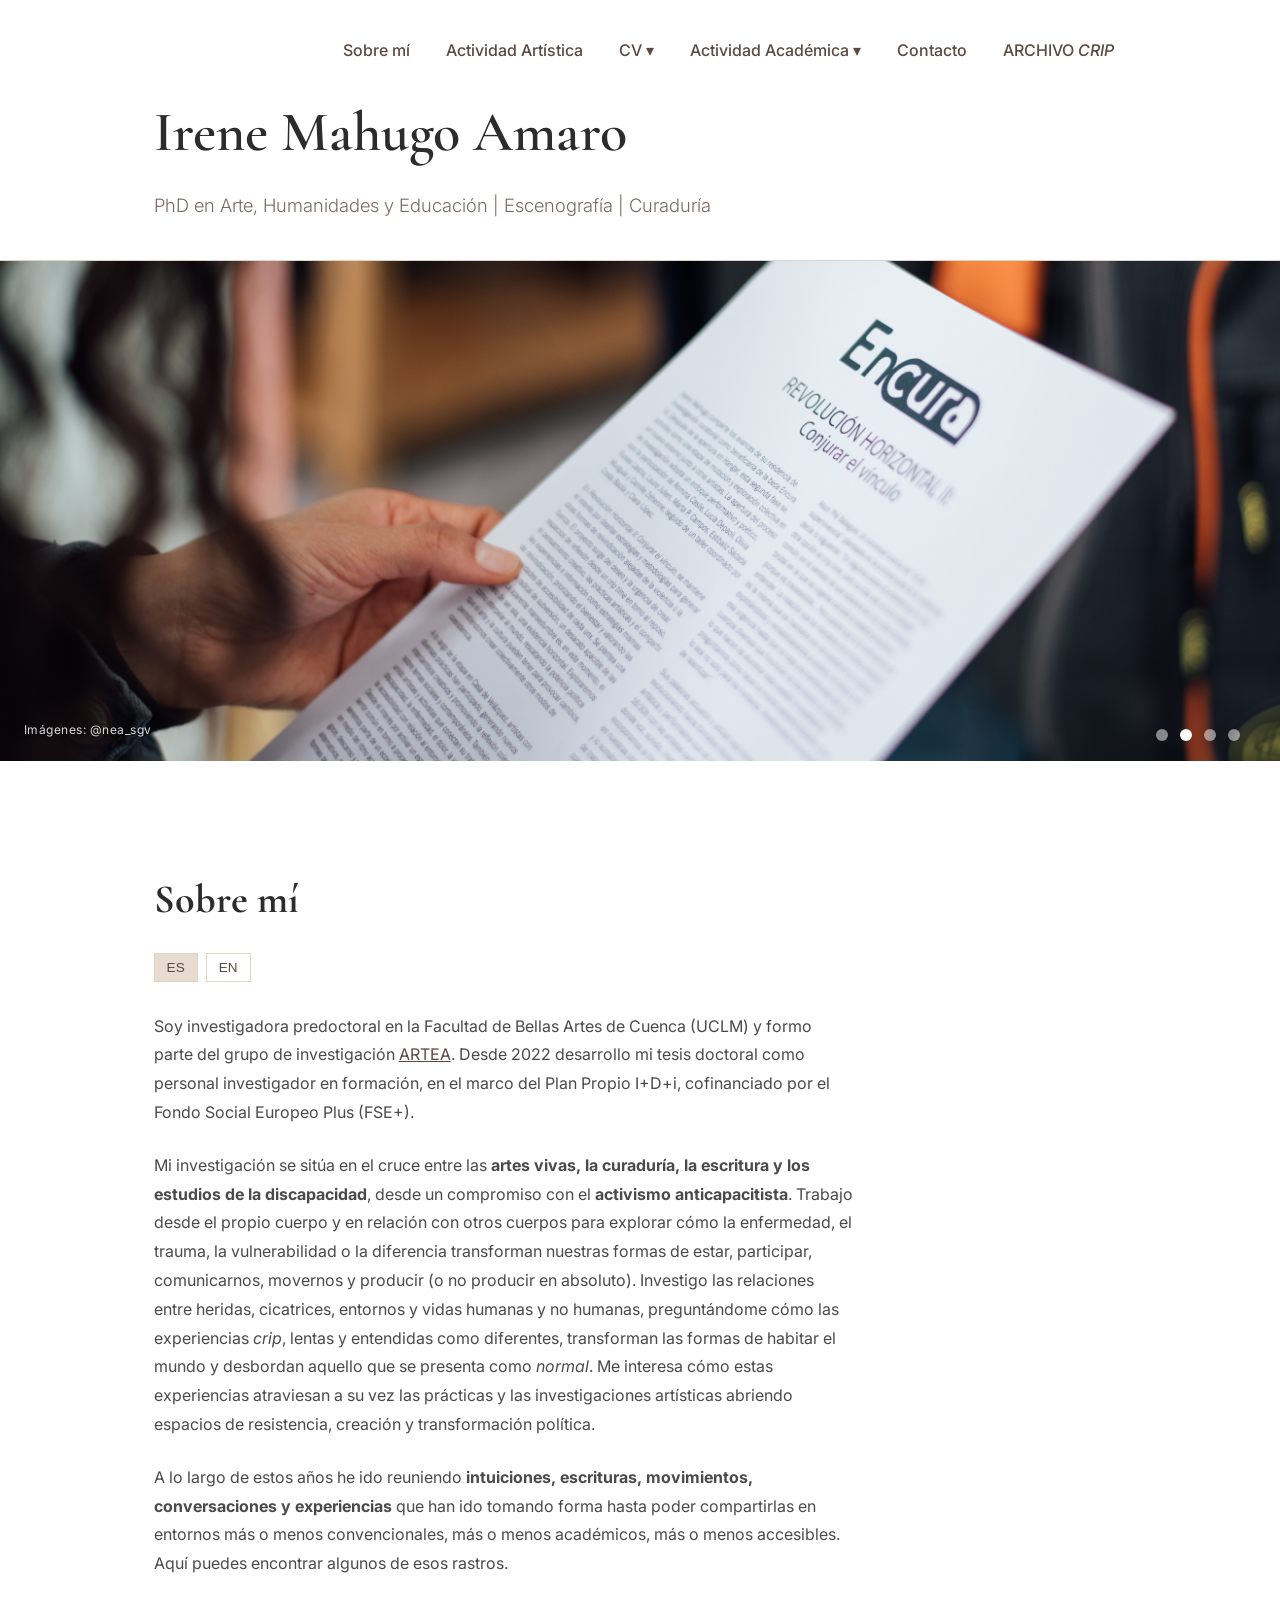
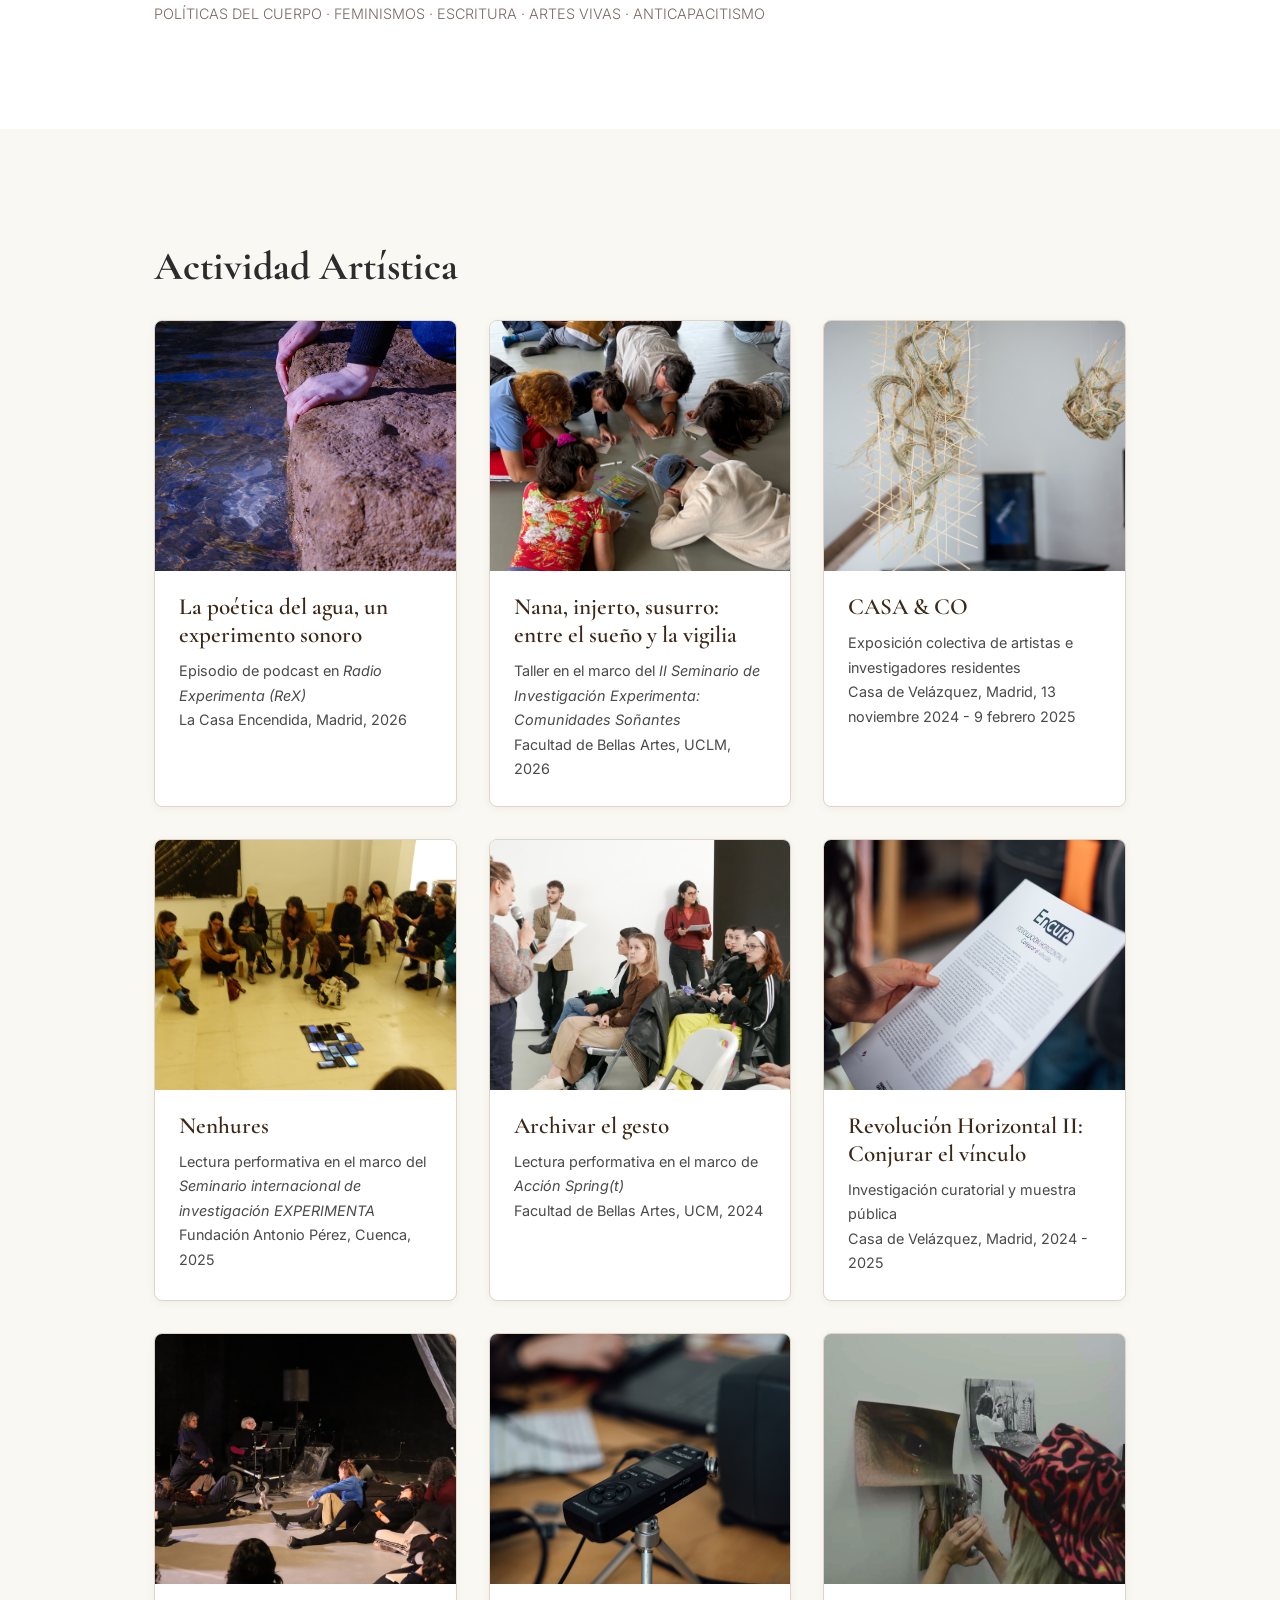
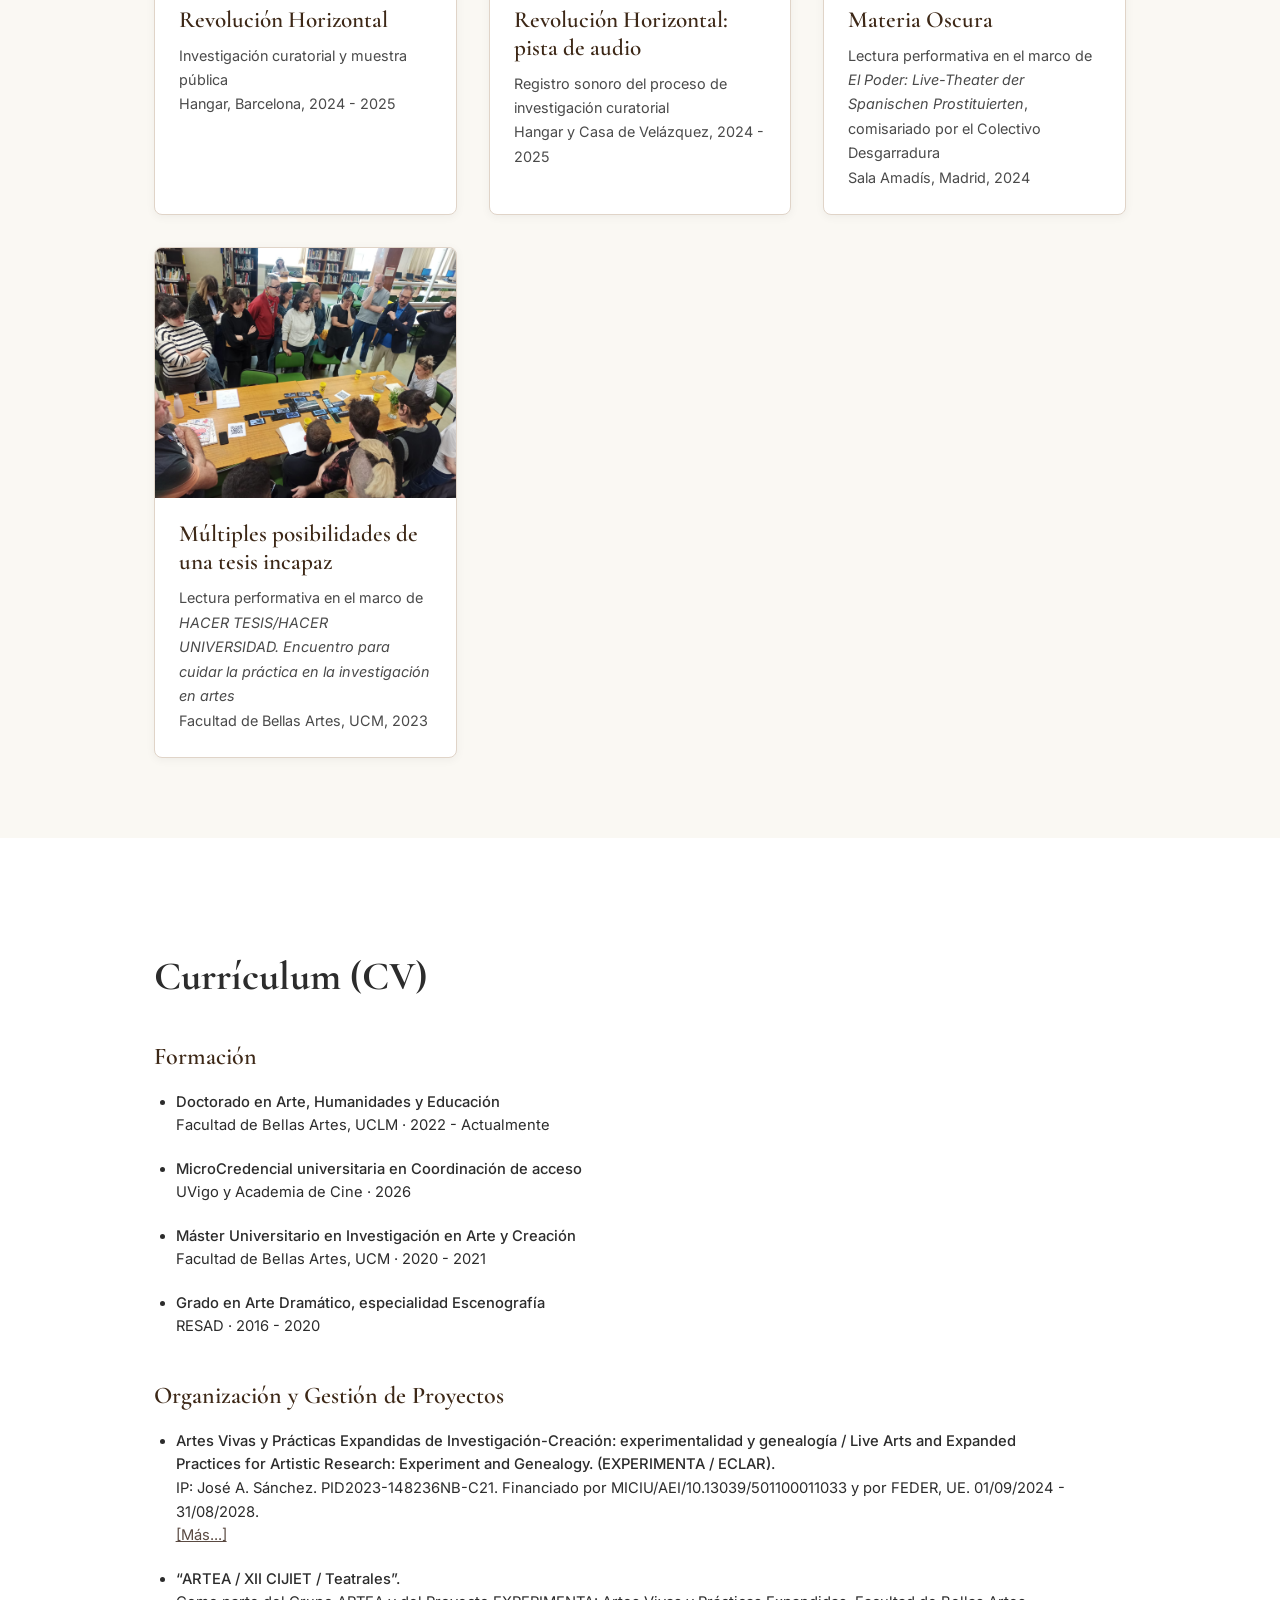
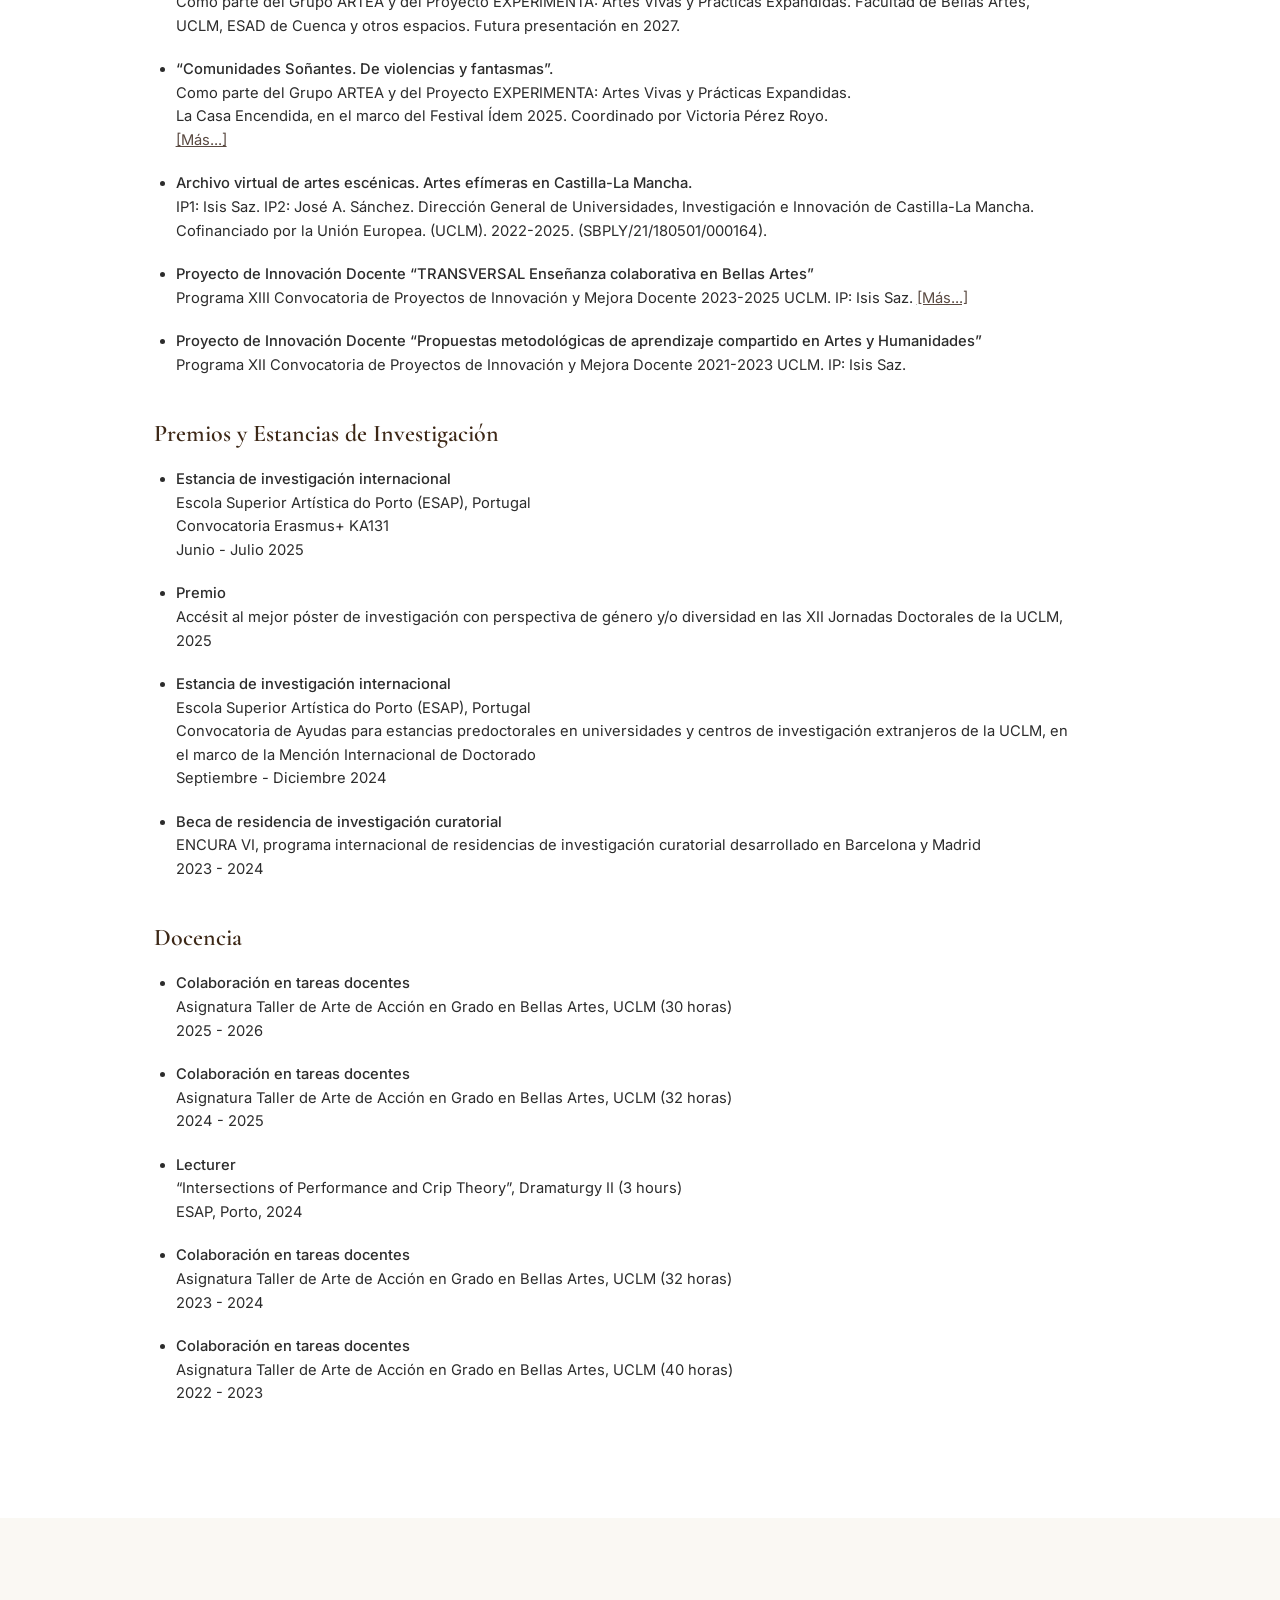
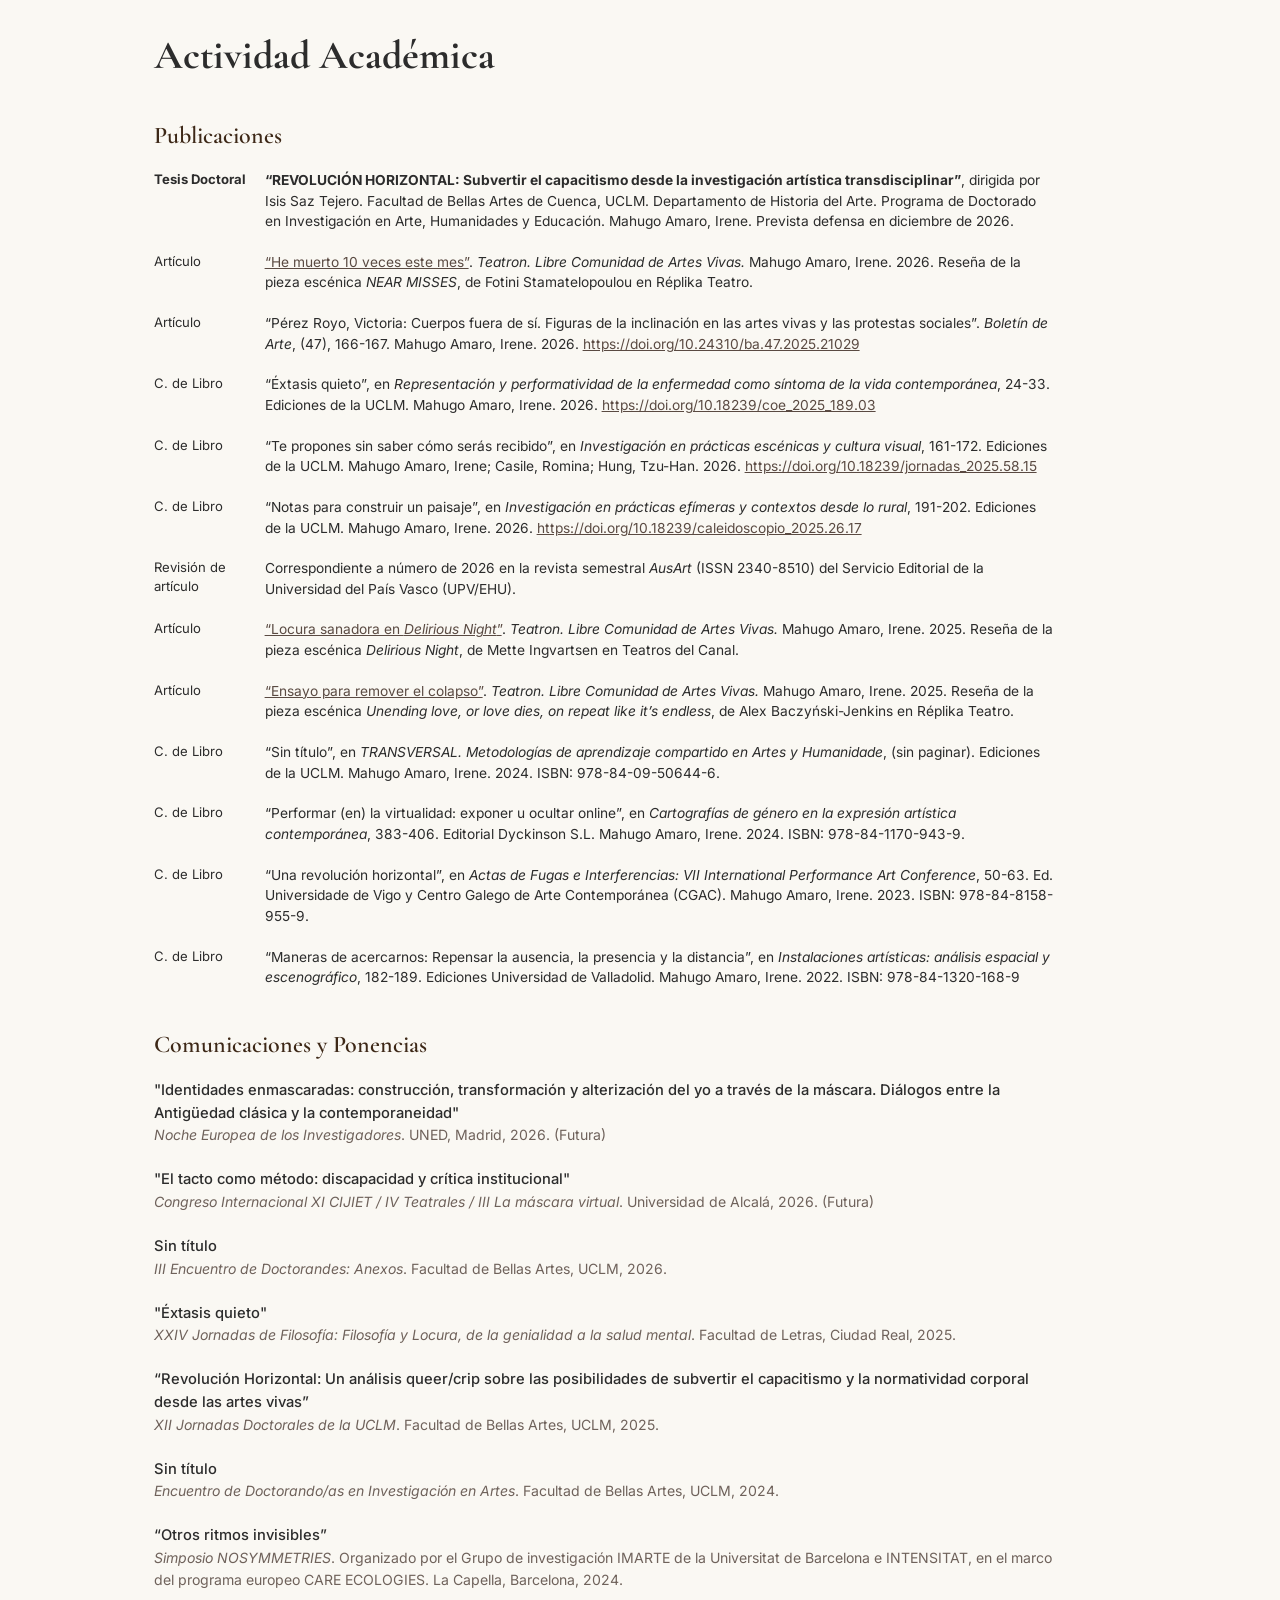
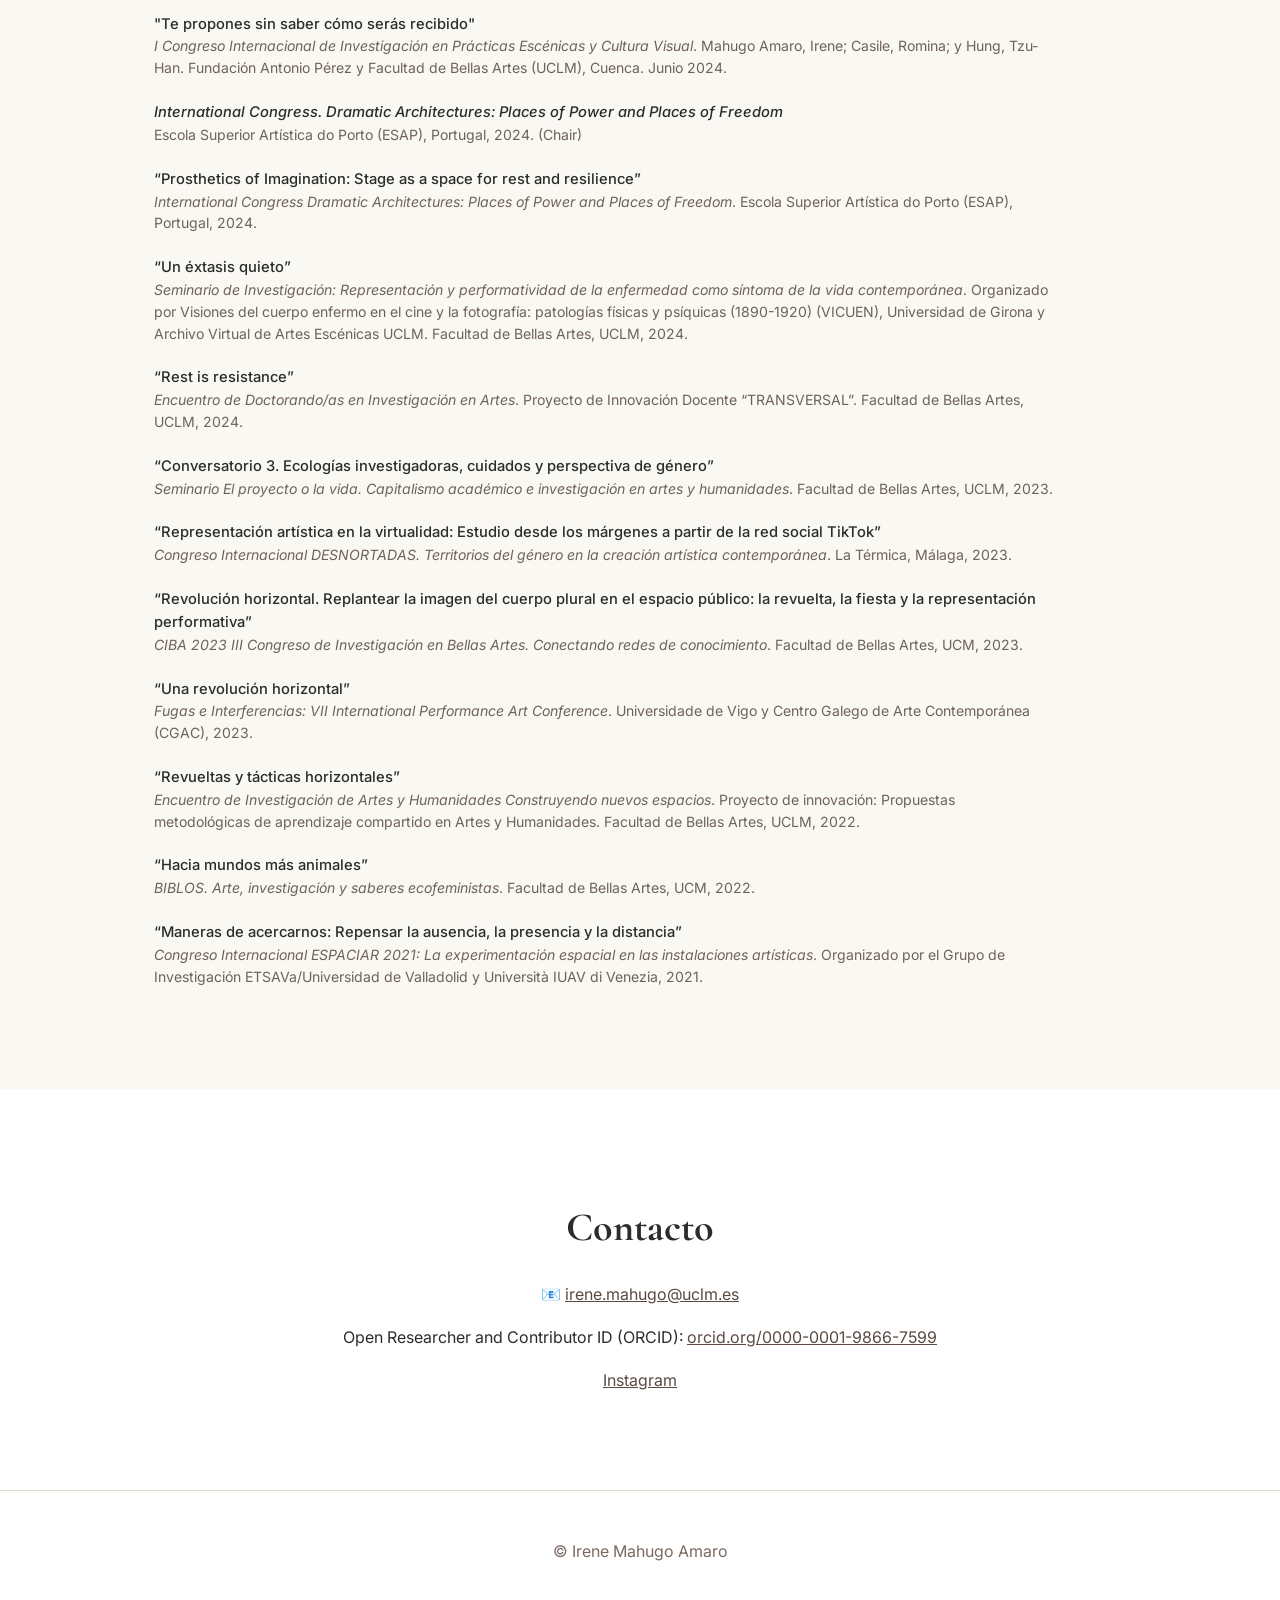
==== index.html @ f752a1c6 "Update index.html" ====
<!DOCTYPE html>
<html lang="es">
<head>
    <meta charset="UTF-8">
    <meta name="viewport" content="width=device-width, initial-scale=1.0">

    <title>Irene Mahugo Amaro</title>

    <meta name="description"
          content="Personal website">

    <meta property="og:title"
          content="Irene Mahugo Amaro | Personal website">

    <meta property="og:description"
          content="Personal website">

    <meta property="og:type" content="website">

    <meta property="og:url"
          content="https://irene-mahugo-amaro.github.io/">

    <link href="https://fonts.googleapis.com/css2?family=Cormorant+Garamond:wght@400;600&family=Inter:wght@300;400;500&display=swap" rel="stylesheet">

<style>
    /* =========================================================
       BASE
       ========================================================= */

    body {
        margin: 0;
        font-family: 'Inter', sans-serif;
        background: #ffffff;
        color: #2c2c2c;
    }


    /* =========================================================
       NAVEGACIÓN
       ========================================================= */

    .site-header {
        padding: 40px 12% 20px;
        background: #ffffff;
        border-bottom: 1px solid #e0d4c8;
    }

    .navbar {
        display: flex;
        gap: 18px;
        align-items: center;
        justify-content: flex-end;
        margin-bottom: 18px;
    }

    .navbar ul {
        list-style: none;
        margin: 0;
        padding: 0;
        display: flex;
        gap: 12px;
        align-items: center;
    }

    .navbar a {
        text-decoration: none;
        color: #5a4a42;
        padding: 8px 12px;
        border-radius: 6px;
        font-weight: 500;
        transition: 0.2s;
    }

    .navbar a:hover,
    .navbar a:focus-visible {
        background: #e8dcd1;
        color: #3d2817;
    }

    .nav-item {
        position: relative;
    }

    .navbar .archivo-crip {
    border-bottom: 1px solid #5a4a42;
    }
    
    .dropdown-content {
        display: none;
        position: absolute;
        top: calc(100% + 6px);
        left: 0;
        background: #ffffff;
        box-shadow: 0 6px 18px rgba(0, 0, 0, 0.1);
        border-radius: 8px;
        padding: 8px 6px;
        min-width: 220px;
        z-index: 100;
        border: 1px solid #e0d4c8;
    }

    .dropdown-content a {
        display: block;
        padding: 10px 14px;
        color: #5a4a42;
        transition: 0.2s;
    }

    .dropdown-content a:hover,
    .dropdown-content a:focus-visible {
        background: #f5ede4;
        color: #3d2817;
    }

    .nav-item:hover .dropdown-content,
    .nav-item:focus-within .dropdown-content {
        display: block;
    }


    /* =========================================================
       CABECERA / PRESENTACIÓN
       ========================================================= */

    header {
        padding: 40px 12% 60px;
        background: #ffffff;
        display: flex;
        flex-direction: column;
        justify-content: flex-start;
    }

    h1 {
        font-family: 'Cormorant Garamond', serif;
        font-size: 3.5rem;
        font-weight: 600;
        margin: 20px 0 10px;
        color: #2c2c2c;
    }

    .subtitulo {
        font-size: 1.15rem;
        color: #7a6a62;
        margin-bottom: 24px;
        font-weight: 300;
    }

    .descripcion {
        max-width: 700px;
        font-size: 1rem;
        line-height: 1.8;
        margin-bottom: 24px;
        color: #4a4a4a;
    }

    .keywords {
        max-width: 700px;
        font-size: 0.9rem;
        color: #7a6a62;
        margin-bottom: 24px;
        line-height: 1.6;
        font-weight: 300;
    }


    /* =========================================================
       SECCIONES
       ========================================================= */

    section {
        padding: 80px 12%;
    }

    section:nth-child(odd) {
        background: #ffffff;
    }

    section:nth-child(even) {
        background: #faf8f3;
    }

    h2 {
        font-family: 'Cormorant Garamond', serif;
        font-size: 2.5rem;
        margin-bottom: 30px;
        color: #2c2c2c;
    }

    h3 {
        font-family: 'Cormorant Garamond', serif;
        font-size: 1.5rem;
        font-weight: 600;
        margin-top: 42px;
        margin-bottom: 20px;
        color: #3d2817;
    }

    section p {
        line-height: 1.7;
    }

    /*
       Anchura de lectura para textos académicos.
       Evita que los textos se extiendan demasiado
       en pantallas grandes.
    */
    section > p,
    #cv ul,
    .publicaciones,
    .comunicaciones {
        max-width: 900px;
    }


    /* =========================================================
       PRESENTACIÓN / TEXTO
       ========================================================= */

    /* =========================================================
   TARJETAS — ACTIVIDAD ARTÍSTICA
   ========================================================= */

.tarjetas {
    display: grid;
    grid-template-columns: repeat(auto-fit, minmax(280px, 1fr));
    gap: 32px;
}

.tarjeta { 
    background: #ffffff; 
    border: 1px solid #e0d4c8; 
    border-radius: 8px; 
    overflow: hidden; 
    box-shadow: 0 2px 10px rgba(0, 0, 0, 0.05); 
    transition: 0.3s; padding: 0; 
}

.tarjeta:hover { 
    box-shadow: 0 6px 18px rgba(0, 0, 0, 0.09); 
    transform: translateY(-2px); 
} 

.tarjeta img { 
    width: 100%; 
    height: 250px; 
    object-fit: cover; 
    display: block; 
    border-radius: 0; 
    margin: 0; 
} 
    
.tarjeta h3 { 
    margin: 22px 24px 10px; 
    font-size: 1.45rem; 
} 
    
.tarjeta p { 
    margin: 0 24px 24px; 
    font-size: 0.9rem; 
    line-height: 1.7; 
    color: #4a4a4a; 
}

    /* =========================================================
       PUBLICACIONES
       ========================================================= */

    .publicaciones {
        width: 100%;
    }

    .publicacion {
        display: grid;
        grid-template-columns: 95px 1fr;
        gap: 16px;
        margin-bottom: 20px;
    }

    .tipo-publicacion {
        font-weight: normal;
        font-size: 0.82rem;
        line-height: 1.45;
    }

    .referencia {
        font-size: 0.86rem;
        line-height: 1.5;
    }


    /* =========================================================
       CURRÍCULUM
       ========================================================= */

    #cv ul {
        margin-top: 0;
        margin-bottom: 32px;
        padding-left: 22px;
    }

    #cv li {
        font-size: 0.92rem;
        line-height: 1.6;
        margin-bottom: 20px;
    }

    #cv li strong {
        font-weight: 500;
    }


    /* =========================================================
       COMUNICACIONES Y PONENCIAS
       ========================================================= */

    .comunicaciones {
        max-width: 900px;
    }

    .comunicacion {
        margin-bottom: 22px;
    }

    .comunicacion-titulo {
        font-size: 0.92rem;
        line-height: 1.55;
        font-weight: 500;
    }

    .comunicacion-evento {
        font-size: 0.88rem;
        line-height: 1.55;
        color: #6f625b;
    }


    /* =========================================================
       CARRUSEL / DESTACADOS
       ========================================================= */

    .carousel-container {
        position: relative;
        width: 100%;
        height: 500px;
        overflow: hidden;
        background: #f5ede4;
    }

    .carousel-wrapper {
        position: relative;
        width: 100%;
        height: 100%;
    }

    .carousel-slide {
        position: absolute;
        inset: 0;
        width: 100%;
        height: 100%;
        opacity: 0;
        transition: opacity 1s ease-in-out;
        pointer-events: none;
    }

    .carousel-slide.active {
        opacity: 1;
        pointer-events: auto;
    }

    .carousel-slide img {
        width: 100%;
        height: 100%;
        object-fit: cover;
        display: block;
    }

/* =========================================================
   MARCA DE AGUA — FOTOGRAFÍA
   ========================================================= */

.marca-agua {
    position: absolute;

    left: 24px;
    bottom: 24px;

    z-index: 5;

    font-family: 'Inter', sans-serif;
    font-size: 0.75rem;
    font-weight: 400;
    letter-spacing: 0.04em;

    color: rgba(255, 255, 255, 0.85);

    text-shadow:
        0 1px 3px rgba(0, 0, 0, 0.45);

    pointer-events: none;
}

    .carousel-controls {
        position: absolute;
        bottom: 20px;
        right: 40px;
        display: flex;
        gap: 12px;
        z-index: 10;
    }

    .carousel-dot {
        width: 12px;
        height: 12px;
        border: 0;
        padding: 0;
        border-radius: 50%;
        background: rgba(255, 255, 255, 0.5);
        cursor: pointer;
        transition: 0.3s;
    }

    .carousel-dot.active {
        background: #ffffff;
    }

    .carousel-dot:hover,
    .carousel-dot:focus-visible {
        background: rgba(255, 255, 255, 0.8);
        outline: 2px solid rgba(255, 255, 255, 0.8);
        outline-offset: 3px;
    }

/* =========================================================
   IDIOMA - SOBRE MÍ ABOUT ME
   ========================================================= */

.idioma-tabs{
    display:flex;
    gap:8px;
    margin-bottom:30px;
}

.idioma-tabs button{
    border:1px solid #e0d4c8;
    background:white;
    padding:6px 12px;
    cursor:pointer;
    color:#5a4a42;
    font-size:0.85rem;
}

.idioma-tabs button.tab-activa{
    background:#e8dcd1;
}

.idioma-contenido{
    display:none;
}

.idioma-contenido.activo{
    display:block;
}

    /* =========================================================
   CONTACTO
   ========================================================= */

#contacto {
    text-align: center;
}

#contacto p {
    max-width: 700px;
    margin-left: auto;
    margin-right: auto;
    font-size: 1rem;
    line-height: 1.7;
}

    /* =========================================================
       ENLACES Y ACCESIBILIDAD
       ========================================================= */

    a {
        color: #5a4a42;
    }

    a:focus-visible {
        outline: 2px solid #7a6a62;
        outline-offset: 3px;
        border-radius: 3px;
    }


    /* =========================================================
       FOOTER
       ========================================================= */

    footer {
        padding: 50px 12%;
        text-align: center;
        color: #7a6a62;
        background: #ffffff;
        border-top: 1px solid #e0d4c8;
    }


    /* =========================================================
       RESPONSIVE — TABLET Y MÓVIL
       ========================================================= */

    @media (max-width: 800px) {

        /* Cabecera */
        .site-header {
            padding: 25px 6% 15px;
        }

        /* Navegación */
        .navbar {
            justify-content: flex-start;
        }

        .navbar ul {
            flex-wrap: wrap;
        }

        /* Presentación */
        header {
            padding: 30px 6% 40px;
        }

        h1 {
            font-size: 2.5rem;
        }

        h2 {
            font-size: 2.1rem;
        }

        /* Secciones */
        section {
            padding: 40px 6%;
        }

        /* Carrusel */
        .carousel-container {
            height: 300px;
        }

        /* Publicaciones */
        .publicacion {
            grid-template-columns: 80px 1fr;
        }

        .tipo-publicacion {
            font-size: 0.78rem;
        }

        .referencia {
            font-size: 0.82rem;
        }

        /* Footer */
        footer {
            padding: 40px 6%;
        }
    }


    /* =========================================================
       MÓVILES PEQUEÑOS
       ========================================================= */

    @media (max-width: 600px) {

        /* Publicaciones en una sola columna */
        .publicacion {
            grid-template-columns: 1fr;
            gap: 4px;
        }

        .tipo-publicacion {
            font-size: 0.8rem;
            text-transform: uppercase;
            letter-spacing: 0.03em;
        }

        /* Textos académicos */
        .comunicacion-titulo {
            font-size: 0.9rem;
        }

        .comunicacion-evento {
            font-size: 0.84rem;
        }

        /* Carrusel */
        .carousel-controls {
            right: 20px;
            bottom: 15px;
        }

        @media (max-width: 600px) {

    .marca-agua {
        left: 15px;
        bottom: 15px;
        font-size: 0.68rem;
    }

}
}

/* =========================================================
   VENTANA EMERGENTE DE PROYECTO
   ========================================================= */

.modal-proyecto {
    position: fixed;
    inset: 0;
    z-index: 1000;

    display: flex;
    align-items: center;
    justify-content: center;

    padding: 40px;

    background: rgba(0, 0, 0, 0.72);

    opacity: 0;
    visibility: hidden;

    transition:
        opacity 0.35s ease,
        visibility 0.35s ease;
}


.modal-proyecto.activo {
    opacity: 1;
    visibility: visible;
}


/* Contenedor blanco */

.modal-contenido {
    position: relative;

    width: min(1100px, 100%);
    max-height: 90vh;

    overflow-y: auto;

    background: #fff;

    padding: 50px;

    transform: translateY(20px);

    transition: transform 0.35s ease;
}


.modal-proyecto.activo .modal-contenido {
    transform: translateY(0);
}


/* Botón cerrar */

.modal-cerrar {
    position: absolute;

    top: 18px;
    right: 22px;

    width: 42px;
    height: 42px;

    border: none;
    background: transparent;

    font-size: 32px;
    font-weight: 300;

    line-height: 1;

    cursor: pointer;

    color: #222;

    z-index: 2;
}

.modal-cerrar:hover {
    opacity: 0.5;
}


/* Distribución interior */

.modal-grid {
    display: grid;

    grid-template-columns: 1.2fr 1fr;

    gap: 50px;

    align-items: start;
}


/* Imagen principal */

.modal-imagen-principal {
    display: block;

    width: 100%;
    height: auto;

    object-fit: cover;
}


/* Galería de miniaturas */

.modal-galeria {
    display: flex;

    gap: 10px;

    margin-top: 12px;

    flex-wrap: wrap;
}


.modal-galeria img {
    width: 80px;
    height: 60px;

    object-fit: cover;

    cursor: pointer;

    opacity: 0.65;

    transition: opacity 0.2s ease;
}


.modal-galeria img:hover {
    opacity: 1;
}


/* Texto */

.modal-texto {
    padding-top: 5px;
}


.modal-etiqueta {
    margin: 0 0 15px;

    font-family: "Inter", sans-serif;

    font-size: 11px;

    letter-spacing: 0.16em;

    text-transform: uppercase;

    color: #777;
}


.modal-texto h2 {
    margin: 0 0 25px;

    font-family: "Cormorant Garamond", serif;

    font-size: clamp(38px, 5vw, 58px);

    font-weight: 400;

    line-height: 0.95;
}


.modal-descripcion {
    margin-bottom: 18px;

    font-size: 15px;

    line-height: 1.7;

    color: #444;
}


/* Información */

.modal-datos {
    margin-top: 35px;

    padding-top: 25px;

    border-top: 1px solid #ddd;
}


.modal-datos div {
    margin-bottom: 18px;
}


.modal-datos span {
    display: block;

    margin-bottom: 4px;

    font-size: 10px;

    letter-spacing: 0.14em;

    text-transform: uppercase;

    color: #888;
}


.modal-datos p {
    margin: 0;

    font-size: 14px;
}


/* Enlace */

.modal-enlace {
    display: inline-block;

    margin-top: 25px;

    font-size: 12px;

    letter-spacing: 0.08em;

    text-decoration: none;

    color: #111;

    border-bottom: 1px solid #111;

    padding-bottom: 3px;
}

.modal-enlace:hover {
    opacity: 0.5;
}


/* Botón de la tarjeta */

.tarjeta-boton {
    display: block;

    width: 100%;

    padding: 0;

    margin: 0;

    border: none;

    background: none;

    cursor: pointer;

    text-align: left;
}


.tarjeta-boton img {
    display: block;
    width: 100%;
    height: 250px;
    object-fit: cover;
    transition: transform 0.4s ease;
}


.tarjeta-boton:hover img {
    transform: scale(1.015);
}


/* Evitar scroll de la página cuando el modal está abierto */

body.modal-abierto {
    overflow: hidden;
}


/* =========================================================
   RESPONSIVE
   ========================================================= */

@media (max-width: 800px) {

    .modal-proyecto {
        padding: 20px;
    }

    .modal-contenido {
        padding: 35px 25px;
    }

    .modal-grid {
        grid-template-columns: 1fr;

        gap: 30px;
    }

}


@media (max-width: 600px) {

    .modal-proyecto {
        padding: 0;
    }

    .modal-contenido {
        width: 100%;
        height: 100%;
        max-height: 100vh;

        padding: 60px 20px 30px;
    }

    .modal-cerrar {
        top: 15px;
        right: 15px;
    }

}

    /* =========================================================
       REDUCCIÓN DE MOVIMIENTO
       ========================================================= */

    @media (prefers-reduced-motion: reduce) {

        *,
        *::before,
        *::after {
            scroll-behavior: auto !important;
            transition-duration: 0.01ms !important;
            animation-duration: 0.01ms !important;
            animation-iteration-count: 1 !important;
        }
    }

</style>
    
</head>

    
<body>

    <header class="site-header">

        <nav class="navbar" aria-label="Navegación principal">
            <ul>
                <li class="nav-item">
                    <a href="#sobremi">Sobre mí</a>
                </li>

                <li class="nav-item">
                    <a href="#artistica">Actividad Artística</a>
                </li>

                <li class="nav-item">
                    <a href="#cv" aria-haspopup="true">CV ▾</a>
                    <div class="dropdown-content" role="menu" aria-label="CV subsecciones">
                        <a href="#education" role="menuitem">Formación</a>
                        <a href="#project-organization" role="menuitem">Organización y Gestión de Proyectos</a>
                        <a href="#awards" role="menuitem">Premios y Estancias de Investigación</a>
                        <a href="#teaching" role="menuitem">Docencia</a>
                    </div>
                </li>

                <li class="nav-item">
                    <a href="#investigadora" aria-haspopup="true">Actividad Académica ▾</a>
                    <div class="dropdown-content" role="menu" aria-label="Investigación subsecciones">
                        <a href="#publications" role="menuitem">Publicaciones</a>
                        <a href="#conferences" role="menuitem">Comunicaciones y Ponencias</a>
                    </div>
                </li>

                <li class="nav-item">
                    <a href="#contacto">Contacto</a>
                </li>

                <li class="nav-item">
                    <a href="https://revolucioncrip.hotglue.me/?archivo/" target="_blank" rel="noopener noreferrer">ARCHIVO <em>CRIP</em></a>
                </li>
            </ul>
        </nav>

        <h1>Irene Mahugo Amaro</h1>

        <p class="subtitulo">
            PhD en Arte, Humanidades y Educación | Escenografía | Curaduría
        </p>

    </header>

    <div class="carousel-container" aria-label="Proyectos destacados">
        <div class="carousel-wrapper">

<div class="carousel-slide active">
    <img src="images/destacado-1.JPG" alt="Destacado 1">
    <span class="marca-agua">Imágenes: @nea_sgv</span>
</div>

<div class="carousel-slide">
    <img src="images/destacado-2.JPG" alt="Destacado 2">
    <span class="marca-agua">Imágenes: @nea_sgv</span>
</div>

<div class="carousel-slide">
    <img src="images/destacado-3.JPG" alt="Destacado 3">
    <span class="marca-agua">Imágenes: @nea_sgv</span>
</div>

<div class="carousel-slide">
    <img src="images/destacado-4.JPG" alt="Destacado 4">
    <span class="marca-agua">Imágenes: @nea_sgv</span>
</div>



        </div>

        <div class="carousel-controls" aria-label="Controles del carrusel">
            <button class="carousel-dot active" type="button" data-slide="0" aria-label="Mostrar destacado 1" aria-current="true"></button>
            <button class="carousel-dot" type="button" data-slide="1" aria-label="Mostrar destacado 2" aria-current="false"></button>
            <button class="carousel-dot" type="button" data-slide="2" aria-label="Mostrar destacado 3" aria-current="false"></button>
            <button class="carousel-dot" type="button" data-slide="3" aria-label="Mostrar destacado 4" aria-current="false"></button>
        </div>
    </div>

    <section id="sobremi">
        <h2>Sobre mí</h2>

        <div class="idioma-tabs">
            <button class="tab-activa" data-lang="es">ES</button>
            <button data-lang="en">EN</button>
        </div>

        <!-- ESPAÑOL -->
<div class="bio-es idioma-contenido activo">

        <p class="descripcion">
            Soy investigadora predoctoral en la Facultad de Bellas Artes de Cuenca (UCLM) y formo parte del grupo de investigación 
            <a href="https://blog.uclm.es/artea/somos/" target="_blank" rel="noopener noreferrer">ARTEA</a>.
            Desde 2022 desarrollo mi tesis doctoral como personal investigador en formación, en el marco del Plan Propio I+D+i,
            cofinanciado por el Fondo Social Europeo Plus (FSE+).
        </p>

        <p class="descripcion">
            Mi investigación se sitúa en el cruce entre las <strong>artes vivas, la curaduría, la escritura y los estudios de la discapacidad</strong>, 
            desde un compromiso con el <strong>activismo anticapacitista</strong>. Trabajo desde el propio cuerpo y en relación con otros cuerpos para 
            explorar cómo la enfermedad, el trauma, la vulnerabilidad o la diferencia transforman nuestras formas de estar, participar, comunicarnos, 
            movernos y producir (o no producir en absoluto). Investigo las relaciones entre heridas, cicatrices, entornos y vidas humanas y no humanas, 
            preguntándome cómo las experiencias <em>crip</em>, lentas y entendidas como diferentes, transforman las formas de habitar el mundo y 
            desbordan aquello que se presenta como <em>normal</em>. Me interesa cómo estas experiencias atraviesan a su vez las prácticas y las 
            investigaciones artísticas abriendo espacios de resistencia, creación y transformación política.
        </p>

        <p class="descripcion">
           A lo largo de estos años he ido reuniendo <strong>intuiciones, escrituras, movimientos, conversaciones y experiencias</strong>
            que han ido tomando forma hasta poder compartirlas en entornos más o menos convencionales, más o menos académicos, más o menos accesibles. Aquí puedes encontrar 
            algunos de esos rastros.
        </p>

        <p class="keywords"> 
            POLÍTICAS DEL CUERPO · FEMINISMOS · ESCRITURA · ARTES VIVAS · ANTICAPACITISMO 
        </p>
</div>
        <!-- INGLÉS -->
        <div class="bio-en idioma-contenido">
            <p class="descripcion">I am an artist and PhD at the Faculty of Fine 
            Arts of Cuenca (UCLM), and a member of the <a href="https://blog.uclm.es/artea/somos/" target="_blank" rel="noopener noreferrer">ARTEA</a> 
            research group. My practice moves between <em>live arts, scenography, writing and curatorial practices</em>, with a particular interest in disability 
            studies and <em>anti-ableist approaches</em>.
            </p>

            <p class="descripcion">My research explores the body as a site of experience, knowledge and resistance. I am interested in how illness, trauma, 
            vulnerability and difference can challenge normative ways of inhabiting, moving through and relating to the world.
            </p>
 
            <p class="descripcion">Through artistic research, I work with wounds, scars, environments and human and more-than-human bodies, exploring other 
            rhythms, forms of <em>participation and ways of being together</em>.
            </p>
            
            <p class="keywords">
            BODY POLITICS · FEMINISMS · WRITING · LIVE ARTS · ANTI-ABLEISM
            </p>
</div>

</section>

    <section id="artistica">
        <h2>Actividad Artística</h2>

        <div class="tarjetas">

           <article class="tarjeta">

    <button class="tarjeta-boton" data-proyecto="agua">
        <img src="images/la-poetica-del-agua.jpg" alt="La poética del agua">
        </button>
        <h3>La poética del agua, un experimento sonoro</h3>
        <p>Episodio de podcast en <em>Radio Experimenta (ReX)</em><br>
             La Casa Encendida, Madrid, 2026</p>
        </article>

            <article class="tarjeta">
            <button class="tarjeta-boton" data-proyecto="nana">
                <img src="images/comunidades-sonantes.jpg" alt="Nana, injerto, susurro: entre el sueño y la vigilia">
            </button>
                <h3>Nana, injerto, susurro: entre el sueño y la vigilia</h3>
                <p>Taller en el marco del <em>II Seminario de Investigación Experimenta: Comunidades Soñantes</em><br>
                Facultad de Bellas Artes, UCLM, 2026</p>
            </article>

            <article class="tarjeta">
            <button class="tarjeta-boton" data-proyecto="casaco">
                <img src="images/casaco.JPG" alt="CASA & CO">
            </button>
                <h3>CASA &amp; CO</h3>
                <p>Exposición colectiva de artistas e investigadores residentes<br>
                Casa de Velázquez, Madrid, 13 noviembre 2024 - 9 febrero 2025</p>
            </article>

            <article class="tarjeta">
            <button class="tarjeta-boton" data-proyecto="nenhures">
                <img src="images/nenhures.JPG" alt="Nenhures">
            </button>
                <h3>Nenhures</h3>
                <p>Lectura performativa en el marco del <em>Seminario internacional de investigación EXPERIMENTA</em><br>
                Fundación Antonio Pérez, Cuenca, 2025</p>
            </article>

            <article class="tarjeta">
            <button class="tarjeta-boton" data-proyecto="archivar">
                <img src="images/accion-sprint.JPG" alt="Archivar el gesto">
            </button>
                <h3>Archivar el gesto</h3>
                <p>Lectura performativa en el marco de <em>Acción Spring(t)</em><br>
                Facultad de Bellas Artes, UCM, 2024
                </p>
            </article>

            <article class="tarjeta">
            <button class="tarjeta-boton" data-proyecto="revolucionhorizontalii">
                <img src="images/destacado-2.JPG" alt="Revolución Horizontal II">
            </button>
                <h3>Revolución Horizontal II: Conjurar el vínculo</h3>
                <p>Investigación curatorial y muestra pública<br>
                Casa de Velázquez, Madrid, 2024 - 2025</p>
            </article>

            <article class="tarjeta">
             <button class="tarjeta-boton" data-proyecto="revolucionhorizontal">
                <img src="images/revolucion-horizontal-i.JPG" alt="Revolución Horizontal">
             </button>
                <h3>Revolución Horizontal</h3>
                <p>Investigación curatorial y muestra pública<br>
                Hangar, Barcelona, 2024 - 2025</p>
            </article>

            <article class="tarjeta">
            <button class="tarjeta-boton" data-proyecto="grabacion">
                <img src="images/grabacion.JPG" alt="Revolución Horizontal Audio">
             </button>
                <h3>Revolución Horizontal: pista de audio</h3>
                <p>Registro sonoro del proceso de investigación curatorial<br>
                Hangar y Casa de Velázquez, 2024 - 2025</p>
            </article>

            <article class="tarjeta">
            <button class="tarjeta-boton" data-proyecto="materiaoscura">
                <img src="images/materia-oscura.jpg" alt="Materia Oscura">
            </button>
                <h3>Materia Oscura</h3>
                <p>Lectura performativa en el marco de
                <em>El Poder: Live-Theater der Spanischen Prostituierten</em>, comisariado por el Colectivo Desgarradura<br>
                Sala Amadís, Madrid, 2024</p>
            </article>

            <article class="tarjeta">
                <img src="images/multiples-posibilidades.jpeg" alt="Múltiples posibilidades">
                <h3>Múltiples posibilidades de una tesis incapaz</h3>
                <p>Lectura performativa en el marco de
                <em>HACER TESIS/HACER UNIVERSIDAD. Encuentro para cuidar la práctica en la investigación en artes</em><br>
                Facultad de Bellas Artes, UCM, 2023</p>
            </article>

        </div>
    </section>

    <section id="cv">
        <h2>Currículum (CV)</h2>

        <h3 id="education">Formación</h3>
<ul>
    <li>
        <strong>Doctorado en Arte, Humanidades y Educación</strong><br>
        Facultad de Bellas Artes, UCLM · 2022 - Actualmente
    </li>

    <li>
        <strong>MicroCredencial universitaria en Coordinación de acceso</strong><br>
        UVigo y Academia de Cine · 2026
    </li>

    <li>
        <strong>Máster Universitario en Investigación en Arte y Creación</strong><br>
        Facultad de Bellas Artes, UCM · 2020 - 2021
    </li>

    <li>
        <strong>Grado en Arte Dramático, especialidad Escenografía</strong><br>
        RESAD · 2016 - 2020
    </li>
</ul>

        <h3 id="project-organization">Organización y Gestión de Proyectos</h3>
<ul>
    <li>
        <strong>Artes Vivas y Prácticas Expandidas de Investigación-Creación: experimentalidad y genealogía /
            Live Arts and Expanded Practices for Artistic Research: Experiment and Genealogy. (EXPERIMENTA / ECLAR).</strong><br>
            IP: José A. Sánchez. PID2023-148236NB-C21. Financiado por MICIU/AEI/10.13039/501100011033 y por FEDER, UE.
            01/09/2024 - 31/08/2028.<br>
            <a href="https://blog.uclm.es/artea/2025/06/01/experimenta/">[Más...]</a>
    </li>

    <li>
        <strong>“ARTEA / XII CIJIET / Teatrales”.</strong><br>
        Como parte del Grupo ARTEA y del Proyecto EXPERIMENTA: Artes Vivas y Prácticas Expandidas.
        Facultad de Bellas Artes, UCLM, ESAD de Cuenca y otros espacios. Futura presentación en 2027.
    </li>

    <li>
        <strong>“Comunidades Soñantes. De violencias y fantasmas”.</strong><br> Como parte del Grupo ARTEA y del Proyecto EXPERIMENTA: 
        Artes Vivas y Prácticas Expandidas.<br>
        La Casa Encendida, en el marco del Festival Ídem 2025. Coordinado por Victoria Pérez Royo.<br>
        <a href="https://www.lacasaencendida.es/festival/idem-2025-festival-internacional-de-artes-escenicas">[Más...]</a>
    </li>

    <li>
        <strong>Archivo virtual de artes escénicas. Artes efímeras en Castilla-La Mancha.</strong><br> 
        IP1: Isis Saz. IP2: José A. Sánchez. Dirección General de Universidades, Investigación e Innovación de Castilla-La Mancha. Cofinanciado por la Unión Europea. (UCLM).
        2022-2025. (SBPLY/21/180501/000164).
    </li>

    <li>
        <strong>Proyecto de Innovación Docente “TRANSVERSAL Enseñanza colaborativa en Bellas Artes”</strong><br> 
        Programa XIII Convocatoria de Proyectos de Innovación y Mejora Docente 2023-2025 UCLM. IP: Isis Saz.
        <a href="https://transversal.hotglue.me/?start">[Más...]</a>
    </li>

    <li>
        <strong>Proyecto de Innovación Docente “Propuestas metodológicas de aprendizaje compartido en Artes y Humanidades”</strong><br> 
        Programa XII Convocatoria de Proyectos de Innovación y Mejora Docente 2021-2023 UCLM. IP: Isis Saz.<br>
    </li>
</ul>

        <h3 id="awards">Premios y Estancias de Investigación</h3>
<ul>
    <li>
        <strong>Estancia de investigación internacional</strong><br>
        Escola Superior Artística do Porto (ESAP), Portugal<br>
        Convocatoria Erasmus+ KA131<br>
        Junio - Julio 2025
    </li>

    <li>
        <strong>Premio</strong><br>
        Accésit al mejor póster de investigación con perspectiva de género y/o diversidad en las XII Jornadas Doctorales de la UCLM, 2025
    </li>

    <li>
        <strong>Estancia de investigación internacional</strong><br>
        Escola Superior Artística do Porto (ESAP), Portugal<br>
        Convocatoria de Ayudas para estancias predoctorales en universidades y centros de investigación extranjeros de la UCLM, en el 
        marco de la Mención Internacional de Doctorado<br>
        Septiembre - Diciembre 2024
    </li>

    <li>
        <strong>Beca de residencia de investigación curatorial</strong><br>
        ENCURA VI, programa internacional de residencias de investigación curatorial desarrollado en Barcelona y Madrid<br>
        2023 - 2024
    </li>
</ul>

        <h3 id="teaching">Docencia</h3>
<ul>
    <li>
        <strong>Colaboración en tareas docentes</strong><br>
        Asignatura Taller de Arte de Acción en Grado en Bellas Artes, UCLM (30 horas)<br>
        2025 - 2026
    </li>

    <li>
        <strong>Colaboración en tareas docentes</strong><br>
        Asignatura Taller de Arte de Acción en Grado en Bellas Artes, UCLM (32 horas)<br>
        2024 - 2025
    </li>

    <li>
        <strong>Lecturer</strong><br>
        “Intersections of Performance and Crip Theory”, Dramaturgy II (3 hours)<br>
        ESAP, Porto, 2024
    </li>

    <li>
        <strong>Colaboración en tareas docentes</strong><br>
        Asignatura Taller de Arte de Acción en Grado en Bellas Artes, UCLM (32 horas)<br>
        2023 - 2024
    </li>

    <li>
        <strong>Colaboración en tareas docentes</strong><br>
        Asignatura Taller de Arte de Acción en Grado en Bellas Artes, UCLM (40 horas)<br>
        2022 - 2023
    </li>
</ul>
        
    </section>

    <section id="investigadora">
        <h2>Actividad Académica</h2>

        <h3 id="publications">Publicaciones</h3>

<div class="publicaciones">

    <div class="publicacion">
        <div class="tipo-publicacion"><strong>Tesis Doctoral</strong></div>
        <div class="referencia">
            <strong>“REVOLUCIÓN HORIZONTAL: Subvertir el capacitismo desde la investigación artística transdisciplinar”</strong>, dirigida por Isis Saz Tejero.
            Facultad de Bellas Artes de Cuenca, UCLM. Departamento de Historia del Arte.
            Programa de Doctorado en Investigación en Arte, Humanidades y Educación.
            Mahugo Amaro, Irene. Prevista defensa en diciembre de 2026.
        </div>
    </div>

    <div class="publicacion">
        <div class="tipo-publicacion">Artículo</div>
        <div class="referencia">
            <a href="https://www.tea-tron.com/mambo/blog/2026/04/20/he-muerto-10-veces-este-mes/" target="_blank" rel="noopener noreferrer">“He muerto 10 veces este mes”</a>. 
            <em>Teatron. Libre Comunidad de Artes Vivas.</em>
            Mahugo Amaro, Irene. 2026. Reseña de la pieza escénica <em>NEAR MISSES</em>, de Fotini Stamatelopoulou en Réplika Teatro.
        </div>
    </div>

    <div class="publicacion">
        <div class="tipo-publicacion">Artículo</div>
        <div class="referencia">
            “Pérez Royo, Victoria: Cuerpos fuera de sí. Figuras de la inclinación en las artes vivas y las protestas sociales”.
            <em>Boletín de Arte</em>, (47), 166-167. Mahugo Amaro, Irene. 2026.
            <a href="https://doi.org/10.24310/ba.47.2025.21029" target="_blank" rel="noopener noreferrer">https://doi.org/10.24310/ba.47.2025.21029</a>
        </div>
    </div>

    <div class="publicacion">
        <div class="tipo-publicacion">C. de Libro</div>
        <div class="referencia">
            “Éxtasis quieto”, en <em>Representación y performatividad de la enfermedad como síntoma de la vida contemporánea</em>, 24-33.
            Ediciones de la UCLM. Mahugo Amaro, Irene. 2026.
            <a href="https://doi.org/10.18239/coe_2025_189.03" target="_blank" rel="noopener noreferrer">https://doi.org/10.18239/coe_2025_189.03</a>
        </div>
    </div>

    <div class="publicacion">
        <div class="tipo-publicacion">C. de Libro</div>
        <div class="referencia">
            “Te propones sin saber cómo serás recibido”, en <em>Investigación en prácticas escénicas y cultura visual</em>, 161-172. 
            Ediciones de la UCLM. Mahugo Amaro, Irene; Casile, Romina; Hung, Tzu-Han. 2026.
            <a href="https://doi.org/10.18239/jornadas_2025.58.15">https://doi.org/10.18239/jornadas_2025.58.15</a>
        </div>
    </div>

    <div class="publicacion">
        <div class="tipo-publicacion">C. de Libro</div>
        <div class="referencia">
            “Notas para construir un paisaje”, en <em>Investigación en prácticas efímeras y contextos desde lo rural</em>, 191-202.
            Ediciones de la UCLM. Mahugo Amaro, Irene. 2026.
            <a href="https://doi.org/10.18239/caleidoscopio_2025.26.17">https://doi.org/10.18239/caleidoscopio_2025.26.17</a>
        </div>
    </div>

    <div class="publicacion">
        <div class="tipo-publicacion">Revisión de artículo</div>
        <div class="referencia">
            Correspondiente a número de 2026 en la revista semestral <em>AusArt</em> (ISSN 2340-8510) del Servicio Editorial de la Universidad
            del País Vasco (UPV/EHU).
        </div>
    </div>

    <div class="publicacion">
        <div class="tipo-publicacion">Artículo</div>
        <div class="referencia">
            <a href="https://www.tea-tron.com/mambo/blog/2025/05/29/locura-sanadora-en-delirious-night/" target="_blank" rel="noopener noreferrer">“Locura
            sanadora en <em>Delirious Night</em>”</a>. 
            <em>Teatron. Libre Comunidad de Artes Vivas.</em>
            Mahugo Amaro, Irene. 2025. Reseña de la pieza escénica <em>Delirious Night</em>, de Mette Ingvartsen en Teatros del Canal.
        </div>
    </div>

    <div class="publicacion">
        <div class="tipo-publicacion">Artículo</div>
        <div class="referencia">
            <a href="https://www.tea-tron.com/mambo/blog/2025/05/07/ensayo-para-remover-el-colapso/" target="_blank" rel="noopener noreferrer">“Ensayo para
            remover el colapso”</a>. 
            <em>Teatron. Libre Comunidad de Artes Vivas.</em>
            Mahugo Amaro, Irene. 2025. Reseña de la pieza escénica <em>Unending love, or love dies, on repeat like it’s endless</em>, de Alex Baczyński-Jenkins 
            en Réplika Teatro.
        </div>
    </div>

    <div class="publicacion">
        <div class="tipo-publicacion">C. de Libro</div>
        <div class="referencia">
            “Sin título”, en <em>TRANSVERSAL. Metodologías de aprendizaje compartido en Artes y Humanidade</em>, (sin paginar).
            Ediciones de la UCLM. Mahugo Amaro, Irene. 2024. ISBN: 978-84-09-50644-6.
        </div>
    </div>

    <div class="publicacion">
        <div class="tipo-publicacion">C. de Libro</div>
        <div class="referencia">
            “Performar (en) la virtualidad: exponer u ocultar online”, en <em>Cartografías de género en la expresión artística contemporánea</em>, 383-406.
            Editorial Dyckinson S.L. Mahugo Amaro, Irene. 2024. ISBN: 978-84-1170-943-9.
        </div>
    </div>

    <div class="publicacion">
        <div class="tipo-publicacion">C. de Libro</div>
        <div class="referencia">
            “Una revolución horizontal”, en <em>Actas de Fugas e Interferencias: VII International Performance Art Conference</em>, 50-63.
            Ed. Universidade de Vigo y Centro Galego de Arte Contemporánea (CGAC). Mahugo Amaro, Irene. 2023. ISBN: 978-84-8158-955-9.
        </div>
    </div>

    <div class="publicacion">
        <div class="tipo-publicacion">C. de Libro</div>
        <div class="referencia">
            “Maneras de acercarnos: Repensar la ausencia, la presencia y la distancia”, en <em>Instalaciones artísticas: análisis espacial y escenográfico</em>, 
            182-189. Ediciones Universidad de Valladolid. Mahugo Amaro, Irene. 2022. ISBN: 978-84-1320-168-9
        </div>
    </div>   

</div>
        
<h3 id="conferences">Comunicaciones y Ponencias</h3>

<div class="comunicaciones">

    <div class="comunicacion">
        <div class="comunicacion-titulo">
            "Identidades enmascaradas: construcción, transformación y alterización del yo a través de la máscara. Diálogos entre la Antigüedad clásica y la contemporaneidad"
        </div>
        <div class="comunicacion-evento">
            <em>Noche Europea de los Investigadores</em>. UNED, Madrid, 2026. (Futura)
        </div>
    </div>

    <div class="comunicacion">
        <div class="comunicacion-titulo">
            "El tacto como método: discapacidad y crítica institucional"
        </div>
        <div class="comunicacion-evento">
            <em>Congreso Internacional XI CIJIET / IV Teatrales / III La máscara virtual</em>. Universidad de Alcalá, 2026. (Futura)
        </div>
    </div>

    <div class="comunicacion">
        <div class="comunicacion-titulo">
            Sin título
        </div>
        <div class="comunicacion-evento">
            <em>III Encuentro de Doctorandes: Anexos</em>. Facultad de Bellas Artes, UCLM, 2026.
        </div>
    </div>

    <div class="comunicacion">
        <div class="comunicacion-titulo">
            "Éxtasis quieto"
        </div>
        <div class="comunicacion-evento">
            <em>XXIV Jornadas de Filosofía: Filosofía y Locura, de la genialidad a la salud mental</em>. Facultad de Letras, Ciudad Real, 2025.
        </div>
    </div>

    <div class="comunicacion">
        <div class="comunicacion-titulo">
            “Revolución Horizontal: Un análisis queer/crip sobre las posibilidades de subvertir el capacitismo y la normatividad corporal desde las artes vivas”
        </div>
        <div class="comunicacion-evento">
            <em>XII Jornadas Doctorales de la UCLM</em>. Facultad de Bellas Artes, UCLM, 2025.
        </div>
    </div>

    <div class="comunicacion">
        <div class="comunicacion-titulo">
            Sin título
        </div>
        <div class="comunicacion-evento">
            <em>Encuentro de Doctorando/as en Investigación en Artes</em>. Facultad de Bellas Artes, UCLM, 2024.
        </div>
    </div>

    <div class="comunicacion">
        <div class="comunicacion-titulo">
            “Otros ritmos invisibles”
        </div>
        <div class="comunicacion-evento">
            <em>Simposio NOSYMMETRIES</em>. Organizado por el Grupo de investigación IMARTE de la Universitat de Barcelona e INTENSITAT, en el marco del programa europeo CARE ECOLOGIES. La Capella, Barcelona, 2024.
        </div>
    </div>

    <div class="comunicacion">
        <div class="comunicacion-titulo">
            "Te propones sin saber cómo serás recibido"
        </div>
        <div class="comunicacion-evento">
            <em>I Congreso Internacional de Investigación en Prácticas Escénicas y Cultura Visual</em>. Mahugo Amaro, Irene; Casile, Romina; y Hung, Tzu-Han. Fundación Antonio Pérez y Facultad de Bellas Artes (UCLM), Cuenca. Junio 2024.
        </div>
    </div>

    <div class="comunicacion">
        <div class="comunicacion-titulo">
            <em>International Congress. Dramatic Architectures: Places of Power and Places of Freedom</em>
        </div>
        <div class="comunicacion-evento">
            Escola Superior Artística do Porto (ESAP), Portugal, 2024. (Chair)
        </div>
    </div>

    <div class="comunicacion">
        <div class="comunicacion-titulo">
            “Prosthetics of Imagination: Stage as a space for rest and resilience”
        </div>
        <div class="comunicacion-evento">
            <em>International Congress Dramatic Architectures: Places of Power and Places of Freedom</em>. Escola Superior Artística do Porto (ESAP), Portugal, 2024.
        </div>
    </div>

    <div class="comunicacion">
        <div class="comunicacion-titulo">
            “Un éxtasis quieto”
        </div>
        <div class="comunicacion-evento">
            <em>Seminario de Investigación: Representación y performatividad de la enfermedad como síntoma de la vida contemporánea</em>. Organizado por Visiones del cuerpo enfermo en el cine y la fotografía: patologías físicas y psíquicas (1890-1920) (VICUEN), Universidad de Girona y Archivo Virtual de Artes Escénicas UCLM. Facultad de Bellas Artes, UCLM, 2024.
        </div>
    </div>

    <div class="comunicacion">
        <div class="comunicacion-titulo">
            “Rest is resistance”
        </div>
        <div class="comunicacion-evento">
            <em>Encuentro de Doctorando/as en Investigación en Artes</em>. Proyecto de Innovación Docente “TRANSVERSAL”. Facultad de Bellas Artes, UCLM, 2024.
        </div>
    </div>

    <div class="comunicacion">
        <div class="comunicacion-titulo">
            “Conversatorio 3. Ecologías investigadoras, cuidados y perspectiva de género”
        </div>
        <div class="comunicacion-evento">
            <em>Seminario El proyecto o la vida. Capitalismo académico e investigación en artes y humanidades</em>. Facultad de Bellas Artes, UCLM, 2023.
        </div>
    </div>

    <div class="comunicacion">
        <div class="comunicacion-titulo">
            “Representación artística en la virtualidad: Estudio desde los márgenes a partir de la red social TikTok”
        </div>
        <div class="comunicacion-evento">
            <em>Congreso Internacional DESNORTADAS. Territorios del género en la creación artística contemporánea</em>. La Térmica, Málaga, 2023.
        </div>
    </div>

    <div class="comunicacion">
        <div class="comunicacion-titulo">
            “Revolución horizontal. Replantear la imagen del cuerpo plural en el espacio público: la revuelta, la fiesta y la representación performativa”
        </div>
        <div class="comunicacion-evento">
            <em>CIBA 2023 III Congreso de Investigación en Bellas Artes. Conectando redes de conocimiento</em>. Facultad de Bellas Artes, UCM, 2023.
        </div>
    </div>

    <div class="comunicacion">
        <div class="comunicacion-titulo">
            “Una revolución horizontal”
        </div>
        <div class="comunicacion-evento">
            <em>Fugas e Interferencias: VII International Performance Art Conference</em>. Universidade de Vigo y Centro Galego de Arte Contemporánea (CGAC), 2023.
        </div>
    </div>

    <div class="comunicacion">
        <div class="comunicacion-titulo">
            “Revueltas y tácticas horizontales”
        </div>
        <div class="comunicacion-evento">
            <em>Encuentro de Investigación de Artes y Humanidades Construyendo nuevos espacios</em>. Proyecto de innovación: Propuestas metodológicas de aprendizaje compartido en Artes y Humanidades. Facultad de Bellas Artes, UCLM, 2022.
        </div>
    </div>

    <div class="comunicacion">
        <div class="comunicacion-titulo">
            “Hacia mundos más animales”
        </div>
        <div class="comunicacion-evento">
            <em>BIBLOS. Arte, investigación y saberes ecofeministas</em>. Facultad de Bellas Artes, UCM, 2022.
        </div>
    </div>

    <div class="comunicacion">
        <div class="comunicacion-titulo">
            “Maneras de acercarnos: Repensar la ausencia, la presencia y la distancia”
        </div>
        <div class="comunicacion-evento">
            <em>Congreso Internacional ESPACIAR 2021: La experimentación espacial en las instalaciones artísticas</em>. Organizado por el Grupo de Investigación ETSAVa/Universidad de Valladolid y Università IUAV di Venezia, 2021.
        </div>
    </div>

</div>
        
    </section>

    <section id="contacto">
        <h2>Contacto</h2>

        <p>
            📧 <a href="mailto:irene.mahugo@uclm.es">irene.mahugo@uclm.es</a>
        </p>

        <p>
            Open Researcher and Contributor ID (ORCID): <a href="https://orcid.org/0000-0001-9866-7599" target="_blank" rel="noopener noreferrer">orcid.org/0000-0001-9866-7599</a>
        </p>

        <p>
            <a href="https://instagram.com/ire.amaro" target="_blank" rel="noopener noreferrer">Instagram</a>
        </p>
    </section>

    <footer>
        © Irene Mahugo Amaro
    </footer>

   

<!-- =========================================================
     VENTANA EMERGENTE LA POÉTICA DEL AGUA
     ========================================================= -->

<div
    id="modal-agua"
    class="modal-proyecto"
    aria-hidden="true"
>

    <div class="modal-contenido">

        <button
            class="modal-cerrar"
            aria-label="Cerrar ventana"
        >
            &times;
        </button>


        <div class="modal-grid">


            <!-- =================================================
                 IMÁGENES
                 ================================================= -->

            <div class="modal-imagenes">

                <img
                    src="images/la-poetica-del-agua.jpg"
                    alt="La poética del agua"
                    class="modal-imagen-principal"
                >


                <div class="modal-galeria">

                    <img
                    src="images/la-poetica-del-agua.jpg"
                    alt="La poética del agua"
                    >
                    <img
                        src="images/la-poetica-del-agua-2.jpeg"
                        alt="La poética del agua"
                    >

                </div>

            </div>


            <!-- =================================================
                 TEXTO
                 ================================================= -->

            <div class="modal-texto">

                <p class="modal-etiqueta">
                    ACTIVIDAD ARTÍSTICA
                </p>


                <h2>
                    La poética del agua, un experimento sonoro
                </h2>


                <p class="modal-descripcion">
                    <em>Radio Experimenta (ReX)</em>
                </p>
                <p class="modal-descripcion">
                Se trata de una propuesta experimental que se aproxima a la poética del agua desde diferentes orillas y zonas de interés que abordamos en nuestras 
                prácticas e investigaciones artísticas.<br> 
                Convocamos las voces de distintas complicidades para resaltar su carácter polifónico, de palabras e imaginarios que nos traen Astrida Neimanis, 
                la lluvia incesante de Taipéi y de Cardiff, Zhuangzi, Berta García Faet, el río Paraná, el Manzanares, Irma Pelatan, Clara Obligado, las piscinas, 
                el río Júcar, el Huécar, el Taff, Perla Zúñiga, Tania Puente, Laía Argüelles Folch, Roma Vaquero Díaz, Ming-Yi Wu, Aimé Fehleisen, 
                Sara M. Domínguez, Jiawei Dai.
                </p>


                <div class="modal-datos">

                    <div>

                        <span>
                            Año
                        </span>

                        <p>
                            2026
                        </p>

                    </div>


                    <div>

                        <span>
                            Lugar
                        </span>

                        <p>
                            La Casa Encendida
                        </p>

                    </div>


                    <div>

                        <span>
                            Tipo
                        </span>

                        <p>
                            Episodio de Podcast
                        </p>

                    </div>

                    <a
                    href="https://radio.lacasaencendida.es/episodios/la-poetica-del-agua-un-experimento-sonoro/"
                    target="_blank"
                    rel="noopener noreferrer"
                    class="modal-enlace"
                >
                    VER PROYECTO EXTERNO →
                </a>

                </div>


            </div>

        </div>

    </div>

</div>

<!-- VENTANA EMERGENTE NANA, INJERTO, SUSURRO -->
    
<div id="modal-nana" class="modal-proyecto" aria-hidden="true">
    <div class="modal-contenido">
        <button class="modal-cerrar" aria-label="Cerrar ventana">
            &times;
        </button>
        <div class="modal-grid">

            <!-- IMÁGENES -->
            <div class="modal-imagenes">

                <img
                    src="images/comunidades-sonantes.jpg"
                    alt="Nana, injerto, susurro: entre el sueño y la vigilia"
                    class="modal-imagen-principal"
                >

                <div class="modal-galeria">
                    <img
                        src="images/comunidades-sonantes.jpg"
                        alt="Nana, injerto, susurro: entre el sueño y la vigilia"
                    >
                    <img
                        src="images/nana-injerto-1.jpeg"
                        alt="Nana, injerto, susurro: entre el sueño y la vigilia"
                    >
                    <img
                        src="images/nana-injerto-2.jpeg"
                        alt="Nana, injerto, susurro: entre el sueño y la vigilia"
                    >
                    <img
                        src="images/nana-injerto-3.jpeg"
                        alt="Nana, injerto, susurro: entre el sueño y la vigilia"
                    >
                    <img
                        src="images/nana-injerto-4.jpeg"
                        alt="Nana, injerto, susurro: entre el sueño y la vigilia"
                    >
                </div>

            </div>


            <!-- TEXTO -->
            <div class="modal-texto">

                <p class="modal-etiqueta">
                    ACTIVIDAD ARTÍSTICA
                </p>

                <h2>
                    Nana, injerto, susurro: entre el sueño y la vigilia
                </h2>

                <p class="modal-descripcion">
                    Irene Mahugo, Esther Rodríguez-Barbero y Tzu-Han Hung
                </p>

                <p class="modal-descripcion">
                    <em>II Seminario de Investigación Experimenta: Comunidades Soñantes</em>.
                </p>

                <p class="modal-descripcion">
                Se propone un recorrido colectivo en el que experimentar a través de la escucha, el contagio y el movimiento por el espacio. 
                Desplegamos ritmos, voces, lenguajes y memorias que nos transportan a estados vulnerables, sin estructura, sin temporalidad, suspendidos entre
                el sueño y la vigilia. Prestamos atención a aquello que emerge y se censura en los sueños, entendiendo elementos como la nana como portadora de saberes ocultos.
                </p>

                <div class="modal-datos">

                    <div>
                        <span>Fecha</span>
                        <p>2026</p>
                    </div>

                    <div>
                        <span>Lugar</span>
                        <p>Facultad de Bellas Artes, UCLM</p>
                    </div>

                    <div>
                        <span>Tipo</span>
                        <p>Taller</p>
                    </div>

                </div>

                <a
                    href="https://blog.uclm.es/archivoartea/2026/07/04/nana-injerto-susurro-entre-el-sueno-y-la-vigilia/"
                    target="_blank"
                    rel="noopener noreferrer"
                    class="modal-enlace"
                >
                    VER PROYECTO EXTERNO →
                </a>

            </div>

        </div>

    </div>

</div>
    
<!-- VENTANA EMERGENTE CASA & CO -->
<div id="modal-casaco" class="modal-proyecto" aria-hidden="true">
    <div class="modal-contenido">
        <button class="modal-cerrar" aria-label="Cerrar ventana">
            &times;
        </button>
        <div class="modal-grid">

            <!-- IMÁGENES -->
            <div class="modal-imagenes">

    <img
        src="images/casaco.JPG"
        alt="CASA & CO"
        class="modal-imagen-principal"
    >

</div>


            <!-- INFORMACIÓN -->
            <div class="modal-texto">

                <p class="modal-etiqueta">
                    ACTIVIDAD ARTÍSTICA
                </p>
                <h2>CASA & CO</h2>
                <p class="modal-descripcion">
                    Exposición de les artistas galardonades en el marco 
                    del programa de becas en colaboración 2023-2024.
                </p>
                <p class="modal-descripcion">
                    Se celebraron los intercambios internacionales
                    realizados a partir de las residencias artísticas en Casa de Velázquez y en
                    colaboración con otros centros de arte.<br>
                    Se expuso el proceso de trabajo de investigación curatorial desarrollado a partir
                    de la beca ENCURA VI. En esa fase se contó con la participación de otres artistas
                    del contexto cultural de Madrid y, en concreto, de la residencia.
                </p>


                <div class="modal-datos">
                    <div>
                        <span>Fecha</span>
                        <p>13 de noviembre de 2024 al 9 de febrero de 2025</p>
                    </div>
                    <div>
                        <span>Lugar</span>
                        <p>Casa de Velázquez, Madrid</p>
                    </div>
                    <div>
                        <span>Tipo</span>
                        <p>Exposición colectiva</p>
                    </div>
                </div>


                <a
                    href="https://www.casadevelazquez.org/es/que-pasa-en-la-casa/detalle/casaco-2"
                    target="_blank"
                    rel="noopener noreferrer"
                    class="modal-enlace"
                >
                    VER PROYECTO EXTERNO →
                </a>
            </div>
        </div>
    </div>
</div>

<!-- =========================================================
     VENTANA EMERGENTE NENHURES
     ========================================================= -->

<div id="modal-nenhures" class="modal-proyecto" aria-hidden="true">

    <div class="modal-contenido">

        <button
            class="modal-cerrar"
            aria-label="Cerrar ventana"
        >
            &times;
        </button>


        <div class="modal-grid">


            <!-- =================================================
                 IMÁGENES
                 ================================================= -->

            <div class="modal-imagenes">

                <img
                    src="images/nenhures.JPG"
                    alt="Nenhures"
                    class="modal-imagen-principal"
                >
                <div class="modal-galeria">
                    <img
                        src="images/nenhures-2.JPG"
                        alt="Nenhures"
                    >
                    <img
                        src="images/nenhures-3.jpg"
                        alt="Nenhures"
                    >
                    <img
                        src="images/nenhures-4.jpg"
                        alt="Nenhures"
                    >
                </div>

            </div>


            <!-- =================================================
                 TEXTO
                 ================================================= -->

            <div class="modal-texto">

                <p class="modal-etiqueta">
                    ACTIVIDAD ARTÍSTICA
                </p>


                <h2>
                    Nenhures
                </h2>

                <p class="modal-descripcion">
                    <em>Seminario internacional de investigación EXPERIMENTA</em>
                </p>
                <p class="modal-descripcion">
                    ¿Qué imaginarios de lo enfermo y lo sano operan en los espacios que habitamos? 
                    ¿Cómo imaginar un diseño <em>queer–crip</em> que valore las especies más allá de su productividad o sus 
                    capacidades? ¿Qué mecanismos invisibilizan lo árido, lo enfermo, lo que escapa a la norma de nuestros ecosistemas?<br>
                    Entendiendo la ciudad como un proceso continuo de negociación —de fronteras, centralidades, invisibilidades y espacios 
                    sobrantes (o nenhures)—, se proponen mapas somáticos donde la escucha, la escritura y la oralidad se entrelazan, generando 
                    reflexiones hacia una ecología <em>crip</em>, que nos permite reimaginar el espacio que habitamos.
                </p>

                <div class="modal-datos">

                    <div>
                        <span>Año</span>
                        <p>
                            2025
                        </p>
                    </div>


                    <div>
                        <span>Lugar</span>
                        <p>
                            Fundación Antonio Pérez, Cuenca
                        </p>
                    </div>


                    <div>
                        <span>Tipo</span>
                        <p>
                            Lectura performativa
                        </p>
                    </div>
                </div>


                <a
                    href="https://blog.uclm.es/artea/2025/02/17/experimenta-seminario-de-investigacion-2025/"
                    target="_blank"
                    rel="noopener noreferrer"
                    class="modal-enlace"
                >
                    VER PROYECTO EXTERNO →
                </a>

            </div>

        </div>

    </div>

</div>

<!-- =========================================================
     VENTANA EMERGENTE ARCHIVAR EL GESTO
     ========================================================= -->

<div id="modal-archivar" class="modal-proyecto" aria-hidden="true">

    <div class="modal-contenido">

        <button
            class="modal-cerrar"
            aria-label="Cerrar ventana"
        >
            &times;
        </button>


        <div class="modal-grid">


            <!-- =================================================
                 IMÁGENES
                 ================================================= -->

            <div class="modal-imagenes">

                <img
                    src="images/accion-sprint.JPG"
                    alt="Archivar el gesto"
                    class="modal-imagen-principal"
                >

                <div class="modal-galeria">

                    <img
                        src="images/accion-sprint-2.JPG"
                        alt="Archivar el gesto"
                    >
                    <img
                        src="images/accion-sprint-3.JPG"
                        alt="Archivar el gesto"
                    >
                </div>

            </div>


            <!-- =================================================
                 TEXTO
                 ================================================= -->

            <div class="modal-texto">

                <p class="modal-etiqueta">
                    ACTIVIDAD ARTÍSTICA
                </p>


                <h2>
                    Archivar el gesto
                </h2>

                <p class="modal-descripcion">
                    Irene Mahugo, Romina Casile y Tzu-Han Hung
                </p>

                <p class="modal-descripcion">
                    VII Congreso de Arte de Acción <em>Acción Spring(t)</em>
                </p>


                <p class="modal-descripcion">
                    Mostramos un texto escrito para ser leído a tres voces, pero también para dos o para sumar 
                    todas las que se deseen; con la intención de que la reflexión en torno al archivar siga mutando y multiplicándose. A lo largo
                    de esa lectura, nos acompañaba la imagen constante del Archivo Virtual de Artes Escénicas de ARTEA, proyectándose en el aula.
                </p>


                <div class="modal-datos">

                    <div>
                        <span>Año</span>
                        <p>
                            2024
                        </p>
                    </div>


                    <div>
                        <span>Lugar</span>
                        <p>
                            Facultad de Bellas Artes, UCM
                        </p>
                    </div>


                    <div>
                        <span>Tipo</span>
                        <p>
                            Lectura performativa
                        </p>
                    </div>

                </div>

                <a
                    href="https://arte-conocimiento.com/actividades/accion-springt-vii-congreso-de-arte-en-accion/"
                    target="_blank"
                    rel="noopener noreferrer"
                    class="modal-enlace"
                >
                    VER PROYECTO EXTERNO →
                </a>

            </div>

        </div>

    </div>

</div>

<!-- =========================================================
     VENTANA EMERGENTE REVOLUCIÓN HORIZONTAL II
     ========================================================= -->

<div
    id="modal-revolucion-horizontal-ii"
    class="modal-proyecto"
    aria-hidden="true"
>

    <div class="modal-contenido">

        <button
            class="modal-cerrar"
            aria-label="Cerrar ventana"
        >
            &times;
        </button>


        <div class="modal-grid">


            <!-- =================================================
                 IMÁGENES
                 ================================================= -->

            <div class="modal-imagenes">

                <img
                    src="images/destacado-2.JPG"
                    alt="Revolución Horizontal II: Conjurar el vínculo"
                    class="modal-imagen-principal"
                >


                <div class="modal-galeria">

                    <img
                        src="images/destacado-2.JPG"
                        alt="Revolución Horizontal II: Conjurar el vínculo"
                    >
                    <img
                        src="images/revolucion-horizontal-ii-2.JPG"
                        alt="Revolución Horizontal II: Conjurar el vínculo"
                    >
                    <img
                        src="images/revolucion-horizontal-ii-3.JPG"
                        alt="Revolución Horizontal II: Conjurar el vínculo"
                    >
                    <img
                        src="images/revolucion-horizontal-ii-4.JPG"
                        alt="Revolución Horizontal II: Conjurar el vínculo"
                    >
                    <img
                        src="images/revolucion-horizontal-ii-5.JPG"
                        alt="Revolución Horizontal II: Conjurar el vínculo"
                    >

                </div>

            </div>


            <!-- =================================================
                 TEXTO
                 ================================================= -->

            <div class="modal-texto">

                <p class="modal-etiqueta">
                    ACTIVIDAD ARTÍSTICA
                </p>


                <h2>
                    Revolución Horizontal II: Conjurar el vínculo
                </h2>


                <p class="modal-descripcion">
                    Beca ENCURA VI
                </p>


                <p class="modal-descripcion">
                    Se compartieron los avances de la residencia de investigación curatorial. Segunda fase del proceso que se concibe como una etapa de 
                    mutación y exploración colectiva en un nuevo entorno junto a otrxs artistas.<br> 
                    La apertura adoptó un enfoque performativo y poético, con la participación de Romina Casile, Lucía Depaoli, 
                    Olivia Funes Lastra, Laure Julien, Marta P. Campo, Estibaliz Sádaba Murguía y Camille Zéhenne; seguido de un taller coordinado por 
                    Costa Badía y Clara López.
                </p>


                <div class="modal-datos">
                    <div>
                        <span>
                            Año
                        </span>
                        <p>
                            2024 - 2025
                        </p>
                    </div>


                    <div>
                        <span>
                            Lugar
                        </span>
                        <p>
                            Casa de Velázquez, Madrid
                        </p>
                    </div>


                    <div>
                        <span>
                            Tipo
                        </span>
                        <p>
                            Investigación curatorial y muestra pública
                        </p>
                    </div>
                </div>

                <a
    href="https://hangar.org/es/agenda-hangar/revolucion-horizontal-ii-conjurar-el-vinculo/"
    target="_blank"
    rel="noopener noreferrer"
    class="modal-enlace"
>
    VER PROYECTO EXTERNO →
</a>


            </div>

        </div>

    </div>

</div>

<!-- =========================================================
     VENTANA EMERGENTE REVOLUCIÓN HORIZONTAL
     ========================================================= -->

<div
    id="modal-revolucion-horizontal"
    class="modal-proyecto"
    aria-hidden="true"
>

    <div class="modal-contenido">

        <button
            class="modal-cerrar"
            aria-label="Cerrar ventana"
        >
            &times;
        </button>

        <div class="modal-grid">

            <!-- IMÁGENES -->

            <div class="modal-imagenes">

                <img
                    src="images/revolucion-horizontal-i.JPG"
                    alt="Revolución Horizontal"
                    class="modal-imagen-principal"
                >

                <div class="modal-galeria">

                    <img
                        src="images/revolucion-horizontal-i.JPG"
                        alt="Revolución Horizontal"
                    >

                    <img
                        src="images/revolucion-horizontal-i-2.JPG"
                        alt="Revolución Horizontal"
                    >

                    <img
                        src="images/revolucion-horizontal-i-3.JPG"
                        alt="Revolución Horizontal"
                    >

                    <img
                        src="images/revolucion-horizontal-i-4.JPG"
                        alt="Revolución Horizontal"
                    >

                </div>

            </div>


            <!-- TEXTO -->

            <div class="modal-texto">

                <p class="modal-etiqueta">
                    ACTIVIDAD ARTÍSTICA
                </p>

                <h2>
                    Revolución Horizontal
                </h2>

                <p class="modal-descripcion">
                    Beca ENCURA VI
                </p>

                <p class="modal-descripcion">
                    Primera fase de la investigación curatorial.
                    <em>Revolución Horizontal</em> explora las
                    posibilidades de subvertir las formas
                    capacitistas y normativas de entender el cuerpo,
                    el movimiento y la participación en el espacio
                    público.<br>
                    La propuesta parte de prácticas y experiencias
                    corporales que cuestionan la verticalidad,
                    la productividad y los ritmos normativos,
                    abriendo otras formas de encuentro, presencia
                    y relación.
                </p>

                <div class="modal-datos">

                    <div>
                        <span>Año</span>
                        <p>2024 - 2025</p>
                    </div>

                    <div>
                        <span>Lugar</span>
                        <p>Hangar, Barcelona</p>
                    </div>

                    <div>
                        <span>Tipo</span>
                        <p>Investigación curatorial y muestra pública</p>
                    </div>

                </div>

                <a
                    href="https://hangar.org/es/agenda-hangar/revolucion-horizontal/"
                    target="_blank"
                    rel="noopener noreferrer"
                    class="modal-enlace"
                >
                    VER PROYECTO EXTERNO →
                </a>

            </div>

        </div>

    </div>

</div>

<!-- =========================================================
     VENTANA EMERGENTE REVOLUCIÓN HORIZONTAL AUDIO
     ========================================================= -->

<div
    id="modal-grabacion"
    class="modal-proyecto"
    aria-hidden="true"
>

    <div class="modal-contenido">

        <button
            class="modal-cerrar"
            aria-label="Cerrar ventana"
        >
            &times;
        </button>

        <div class="modal-grid">

            <!-- IMÁGENES -->

            <div class="modal-imagenes">

                <img
                    src="images/grabacion.JPG"
                    alt="Revolución Horizontal Audio"
                    class="modal-imagen-principal"
                >

            </div>


            <!-- TEXTO -->

            <div class="modal-texto">

                <p class="modal-etiqueta">
                    ACTIVIDAD ARTÍSTICA
                </p>

                <h2>
                    Revolución Horizontal: pista de audio
                </h2>

                <p class="modal-descripcion">
                    Beca ENCURA VI
                </p>

                <p class="modal-descripcion">
                    
                    Se reúnen conversaciones sobre accesibilidad y <em>crip time</em> con Asun Pié Balaguer y Antonio Centeno, y diversas intervenciones artísticas 
                    que se realizaron en las aperturas públicas en Hangar y Casa de Velázquez, entre las que encontramos la lectura performativa de Romina Casile y Olivia 
                    Funes Lastra, y el "Manifiesto tranquilo" resultado del taller de Costa Badía y Clara López, leído de forma colaborativa por les participantes. 
                    Todo esto se entrelaza con fragmentos del concierto de Bella Báguena y, en total, es mixeado/postproducido por Lucía Depaoli.
                </p>

                <div class="modal-datos">

                    <div>
                        <span>Año</span>
                        <p>2024 - 2025</p>
                    </div>

                    <div>
                        <span>Lugar</span>
                        <p>Hangar y Casa de Velázquez</p>
                    </div>

                    <div>
                        <span>Tipo</span>
                        <p>Registro sonoro</p>
                    </div>

                </div>

                <a
                    href="https://hangar.org/es/news/podcast-revolucion-horizontal/"
                    target="_blank"
                    rel="noopener noreferrer"
                    class="modal-enlace"
                >
                    VER PROYECTO EXTERNO →
                </a>

            </div>

        </div>

    </div>

</div>

<!-- =========================================================
     VENTANA EMERGENTE MATERIA OSCURA
     ========================================================= -->

<div
    id="modal-materia-oscura"
    class="modal-proyecto"
    aria-hidden="true"
>

    <div class="modal-contenido">

        <button
            class="modal-cerrar"
            aria-label="Cerrar ventana"
        >
            &times;
        </button>

        <div class="modal-grid">

            <!-- IMÁGENES -->

            <div class="modal-imagenes">

                <img
                    src="images/materia-oscura.jpg"
                    alt="Materia Oscura"
                    class="modal-imagen-principal"
                >

                <div class="modal-galeria">

                    <img
                        src="images/materia-oscura.jpg"
                        alt="Materia Oscura"
                    >

                    <img
                        src="images/materia-oscura-2.jpg"
                        alt="Materia Oscura"
                    >

                    <img
                        src="images/materia-oscura-3.jpg"
                        alt="Materia Oscura"
                    >

                    <img
                        src="images/materia-oscura-4.JPG"
                        alt="Materia Oscura"
                    >

                </div>

            </div>


            <!-- TEXTO -->

            <div class="modal-texto">

                <p class="modal-etiqueta">
                    ACTIVIDAD ARTÍSTICA
                </p>

                <h2>
                    Materia Oscura
                </h2>

                <p class="modal-descripcion">
                    <em>El Poder: Live-Theater der Spanischen
                    Prostituierten</em>
                </p>

                <p class="modal-descripcion">
                    Lectura performativa realizada en el marco de
                    <em>El Poder: Live-Theater der Spanischen
                    Prostituierten</em>, comisariado por el
                    Colectivo Desgarradura (Víctor Longás y Lucas Ares).<br>
                    Proyecto realizado en el marco de las Ayudas INJUVE para la Creación Joven.<br>
                    Se realiza un recorrido por toda la escenografía alterando las salas. El público sigue
                    este paseo acompañado de imágenes y músicas.
                </p>

                <div class="modal-datos">

                    <div>
                        <span>Año</span>
                        <p>2024</p>
                    </div>

                    <div>
                        <span>Lugar</span>
                        <p>Sala Amadís, Madrid</p>
                    </div>

                    <div>
                        <span>Tipo</span>
                        <p>Lectura performativa</p>
                    </div>

                </div>

                <a
                    href="https://www.injuve.es/conocenos/ediciones-injuve/el-poder-live-theater-der-spanischen-prostituierten"
                    target="_blank"
                    rel="noopener noreferrer"
                    class="modal-enlace"
                >
                    VER PROYECTO EXTERNO →
                </a>

            </div>

        </div>

    </div>

</div>


 <script>

    /* =========================================================
       CARRUSEL
       ========================================================= */

    let currentSlide = 0;

    const slides = document.querySelectorAll('.carousel-slide');
    const dots = document.querySelectorAll('.carousel-dot');

    function showSlide(n) {

        if (!slides.length) return;

        currentSlide = (n + slides.length) % slides.length;

        slides.forEach((slide, index) => {

            slide.classList.toggle(
                'active',
                index === currentSlide
            );

        });

        dots.forEach((dot, index) => {

            const isActive = index === currentSlide;

            dot.classList.toggle(
                'active',
                isActive
            );

            dot.setAttribute(
                'aria-current',
                isActive ? 'true' : 'false'
            );

        });

    }


    function nextSlide() {

        showSlide(currentSlide + 1);

    }


    let carouselInterval =
        setInterval(nextSlide, 5000);


    dots.forEach((dot, index) => {

        dot.addEventListener('click', () => {

            showSlide(index);

            clearInterval(carouselInterval);

            carouselInterval =
                setInterval(nextSlide, 5000);

        });

    });


    if (
        window.matchMedia(
            '(prefers-reduced-motion: reduce)'
        ).matches
    ) {

        clearInterval(carouselInterval);

    }



    /* =========================================================
       FUNCIÓN GENERAL PARA LOS MODALES
       ========================================================= */

    function configurarModal(
        nombreProyecto,
        idModal
    ) {

        const boton =
            document.querySelector(
                `.tarjeta-boton[data-proyecto="${nombreProyecto}"]`
            );

        const modal =
            document.getElementById(idModal);


        if (!boton || !modal) return;


        const botonCerrar =
            modal.querySelector('.modal-cerrar');


        const imagenPrincipal =
            modal.querySelector(
                '.modal-imagen-principal'
            );


        const miniaturas =
            modal.querySelectorAll(
                '.modal-galeria img'
            );


        /* =====================================================
           ABRIR MODAL
           ===================================================== */

        boton.addEventListener('click', () => {

            modal.classList.add('activo');

            modal.setAttribute(
                'aria-hidden',
                'false'
            );

            document.body.classList.add(
                'modal-abierto'
            );

        });


        /* =====================================================
           CERRAR CON BOTÓN
           ===================================================== */

        botonCerrar.addEventListener(
            'click',
            () => {

                cerrarModal();

            }
        );


        /* =====================================================
           CERRAR HACIENDO CLICK FUERA
           ===================================================== */

        modal.addEventListener(
            'click',
            (event) => {

                if (
                    event.target === modal
                ) {

                    cerrarModal();

                }

            }
        );


        /* =====================================================
           CAMBIAR IMAGEN PRINCIPAL
           ===================================================== */

        miniaturas.forEach(
            (miniatura) => {

                miniatura.addEventListener(
                    'click',
                    () => {

                        imagenPrincipal.src =
                            miniatura.src;

                        imagenPrincipal.alt =
                            miniatura.alt;

                    }
                );

            }
        );


        /* =====================================================
           FUNCIÓN PARA CERRAR
           ===================================================== */

        function cerrarModal() {

            modal.classList.remove(
                'activo'
            );

            modal.setAttribute(
                'aria-hidden',
                'true'
            );

            document.body.classList.remove(
                'modal-abierto'
            );

        }

    }



    /* =========================================================
       CONFIGURAR MODALES
       ========================================================= */

    configurarModal(
        'agua',
        'modal-agua'
    );


    configurarModal(
        'nana',
        'modal-nana'
    );


    configurarModal(
        'casaco',
        'modal-casaco'
    );


    configurarModal(
        'nenhures',
        'modal-nenhures'
    );


    configurarModal(
        'archivar',
        'modal-archivar'
    );


    configurarModal(
        'revolucionhorizontalii',
        'modal-revolucion-horizontal-ii'
    );

    configurarModal(
        'revolucionhorizontal',
        'modal-revolucion-horizontal'
    );

    configurarModal(
        'grabacion',
        'modal-grabacion'
    );

    configurarModal(
    'materiaoscura',
    'modal-materia-oscura'
    );

    /* =========================================================
       CERRAR CUALQUIER MODAL CON ESC
       ========================================================= */

    document.addEventListener(
        'keydown',
        (event) => {

            if (event.key !== 'Escape') return;


            const modalActivo =
                document.querySelector(
                    '.modal-proyecto.activo'
                );


            if (!modalActivo) return;


            modalActivo.classList.remove(
                'activo'
            );

            modalActivo.setAttribute(
                'aria-hidden',
                'true'
            );

            document.body.classList.remove(
                'modal-abierto'
            );

        }
    );

const tabs = document.querySelectorAll('.idioma-tabs button');

tabs.forEach(tab => {
    tab.addEventListener('click', () => {

        tabs.forEach(t => t.classList.remove('tab-activa'));
        tab.classList.add('tab-activa');

        document
            .querySelectorAll('.idioma-contenido')
            .forEach(c => c.classList.remove('activo'));

        document
            .querySelector('.bio-' + tab.dataset.lang)
            .classList.add('activo');
    });
});
     
</script>
        


</body>
</html>
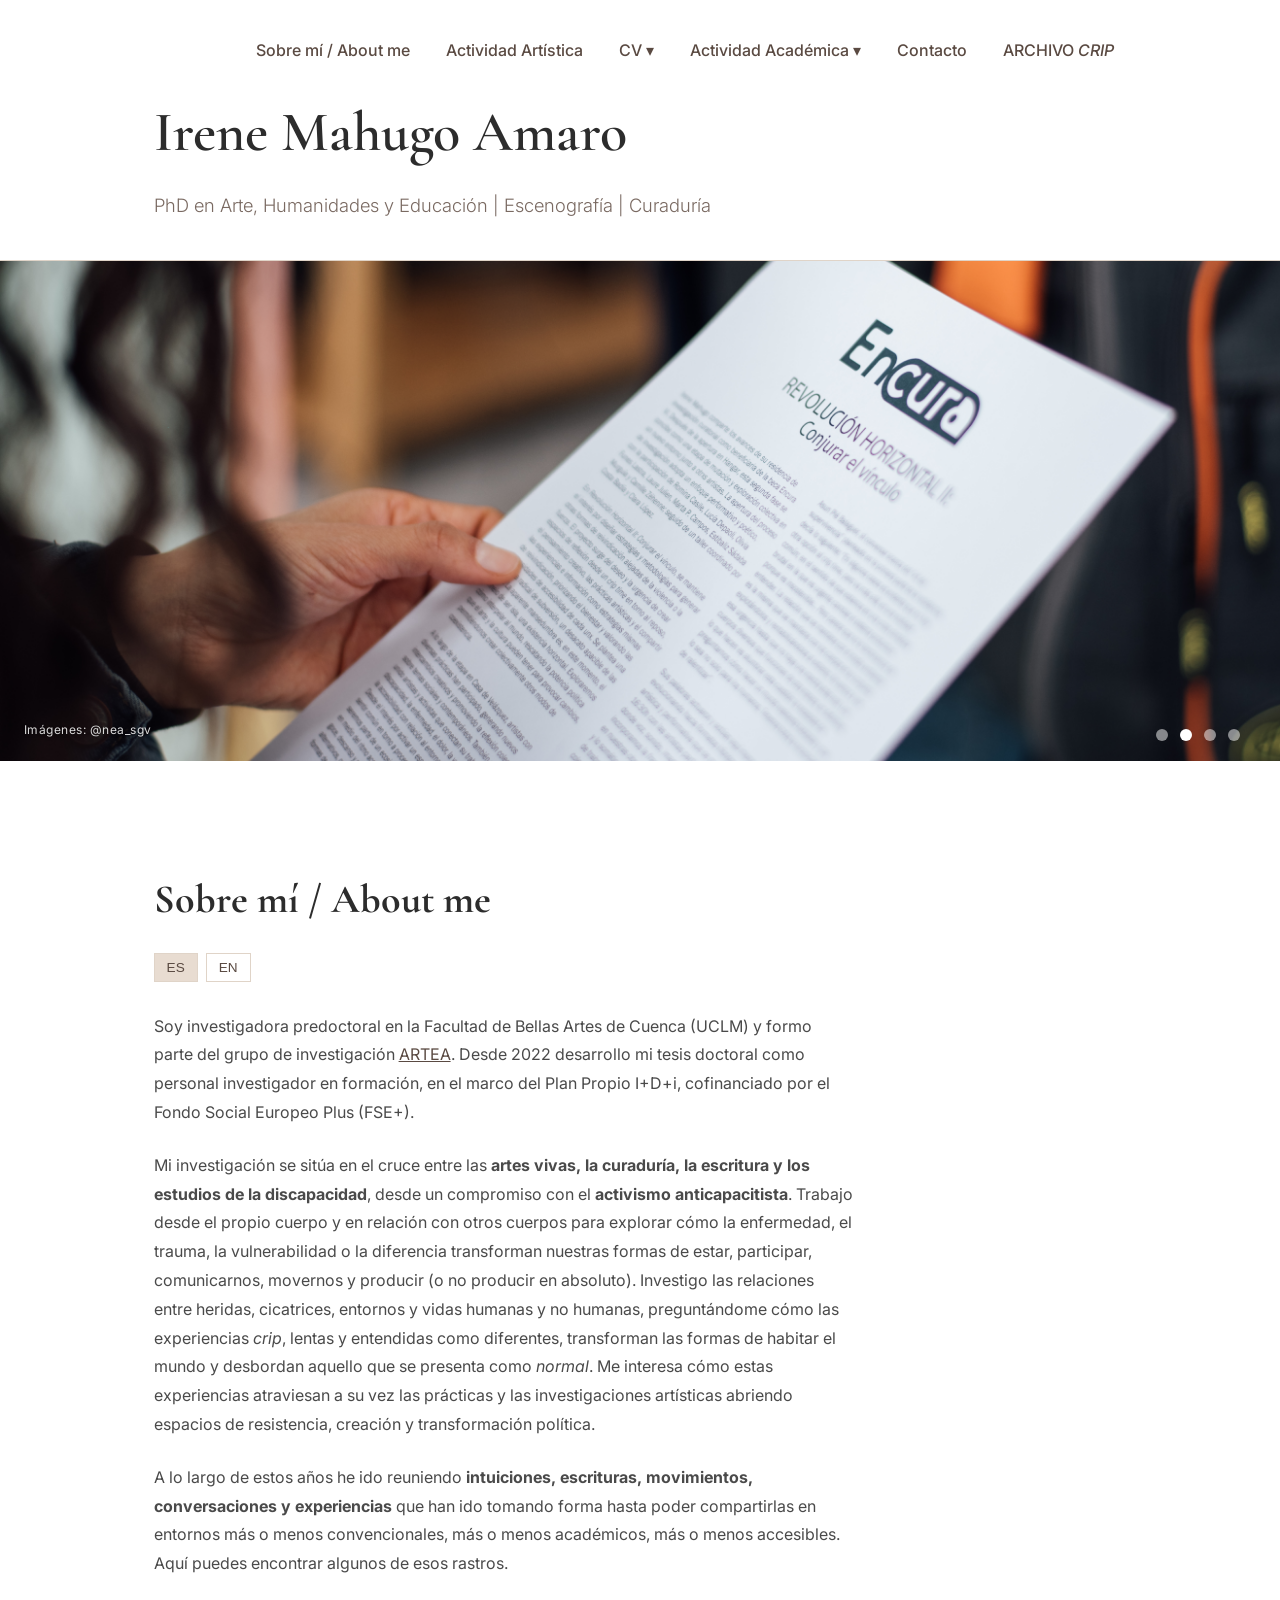
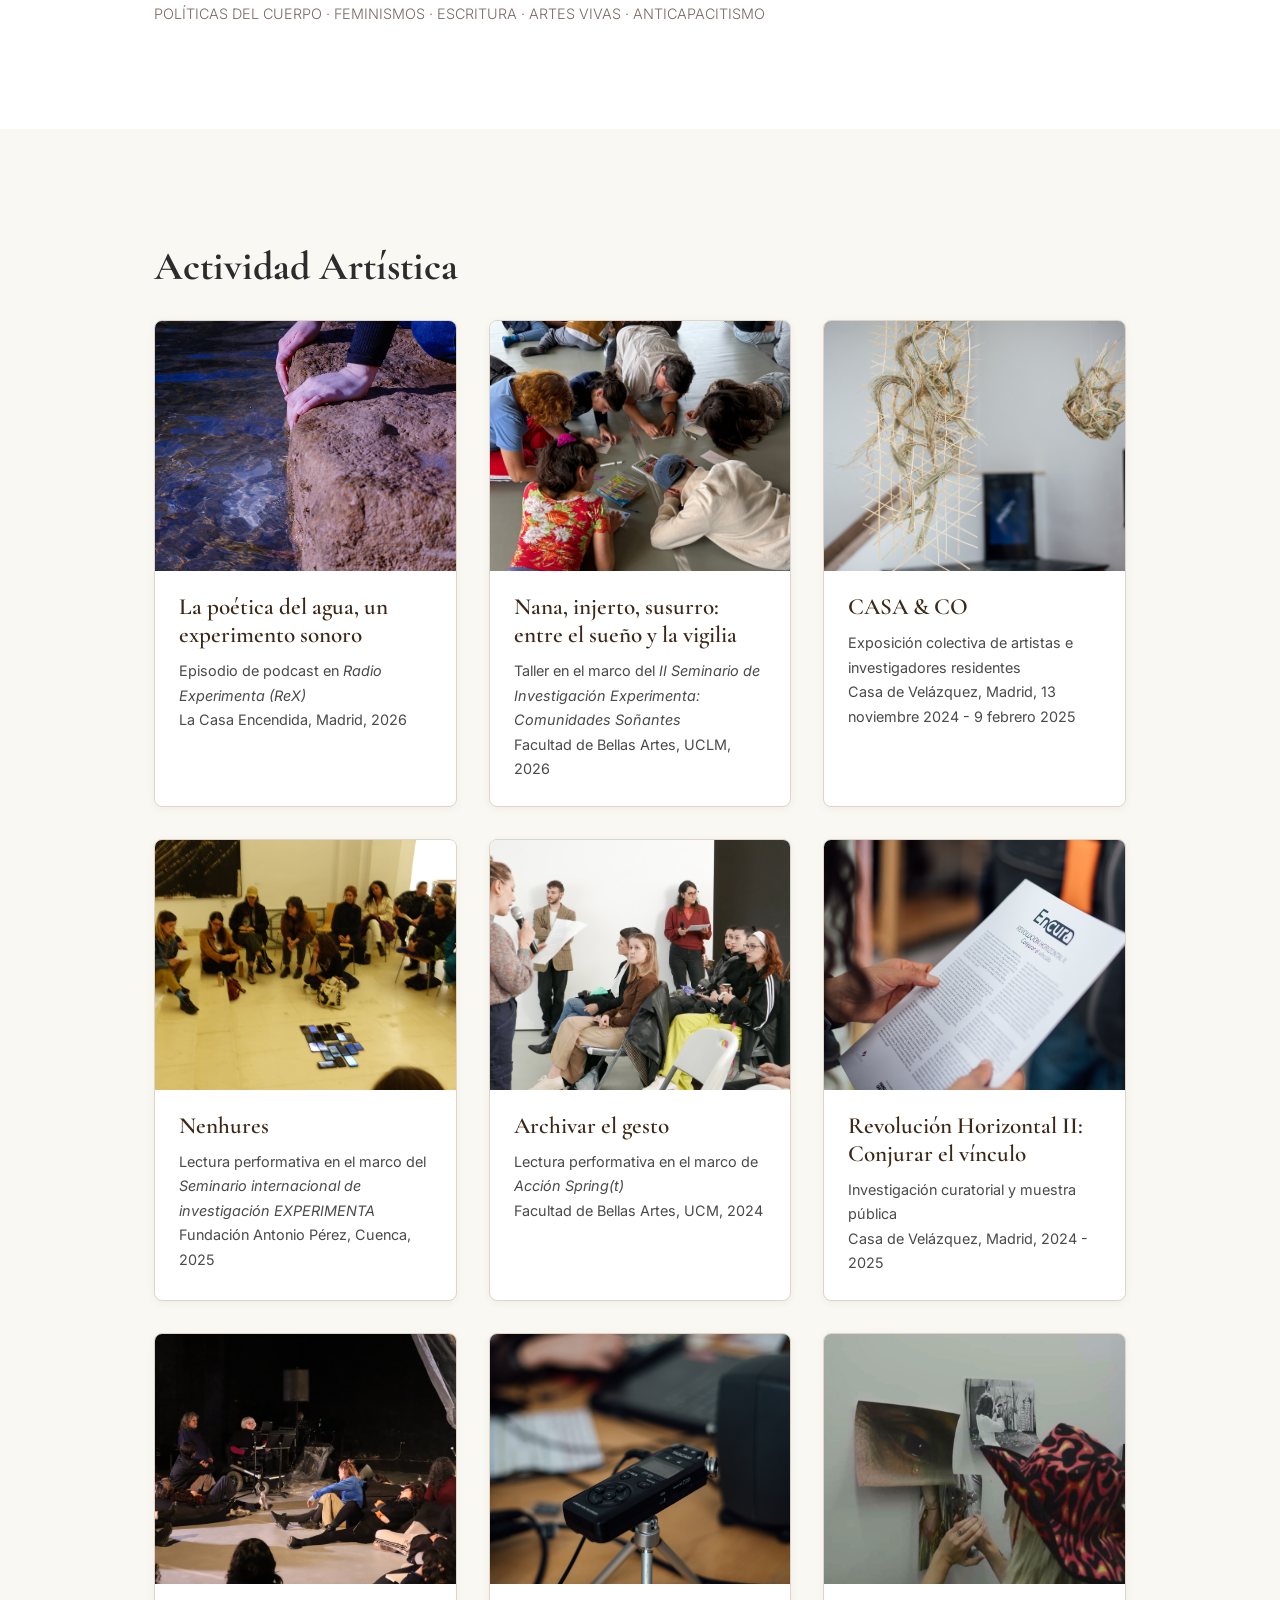
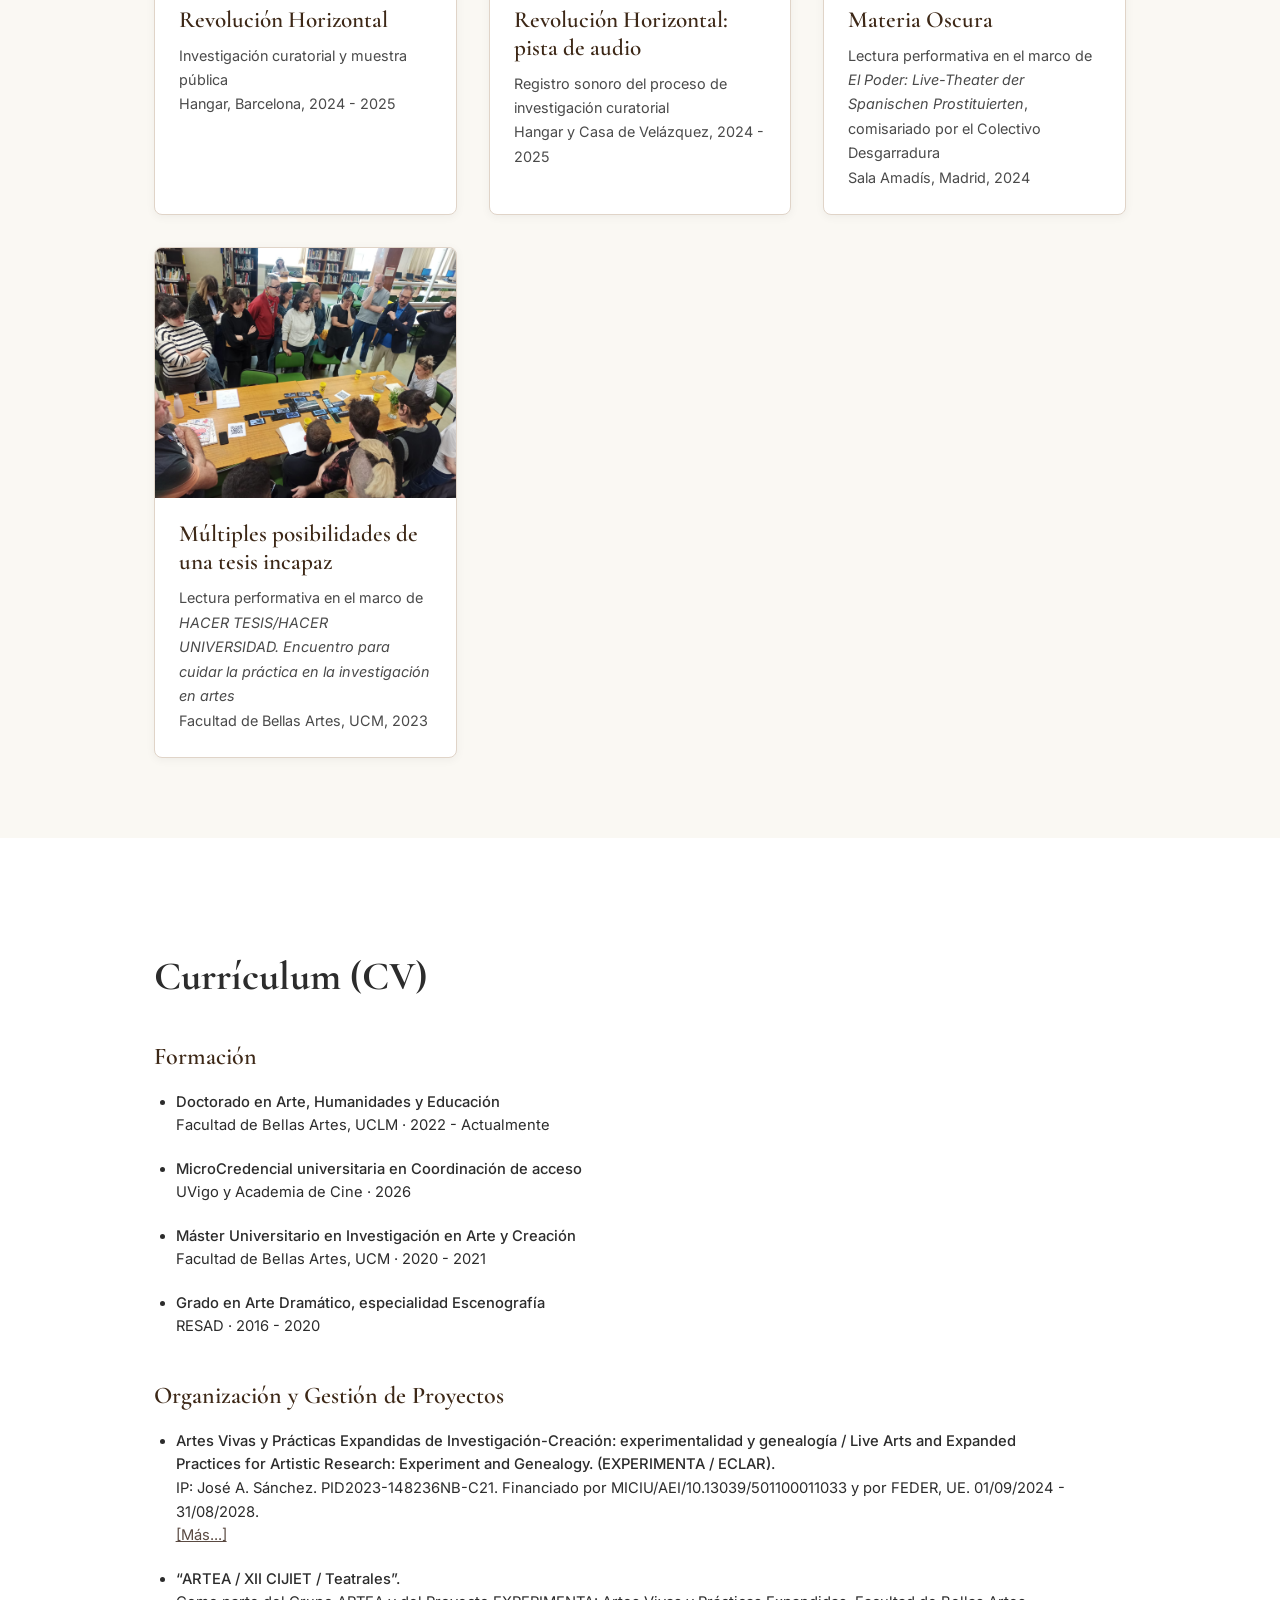
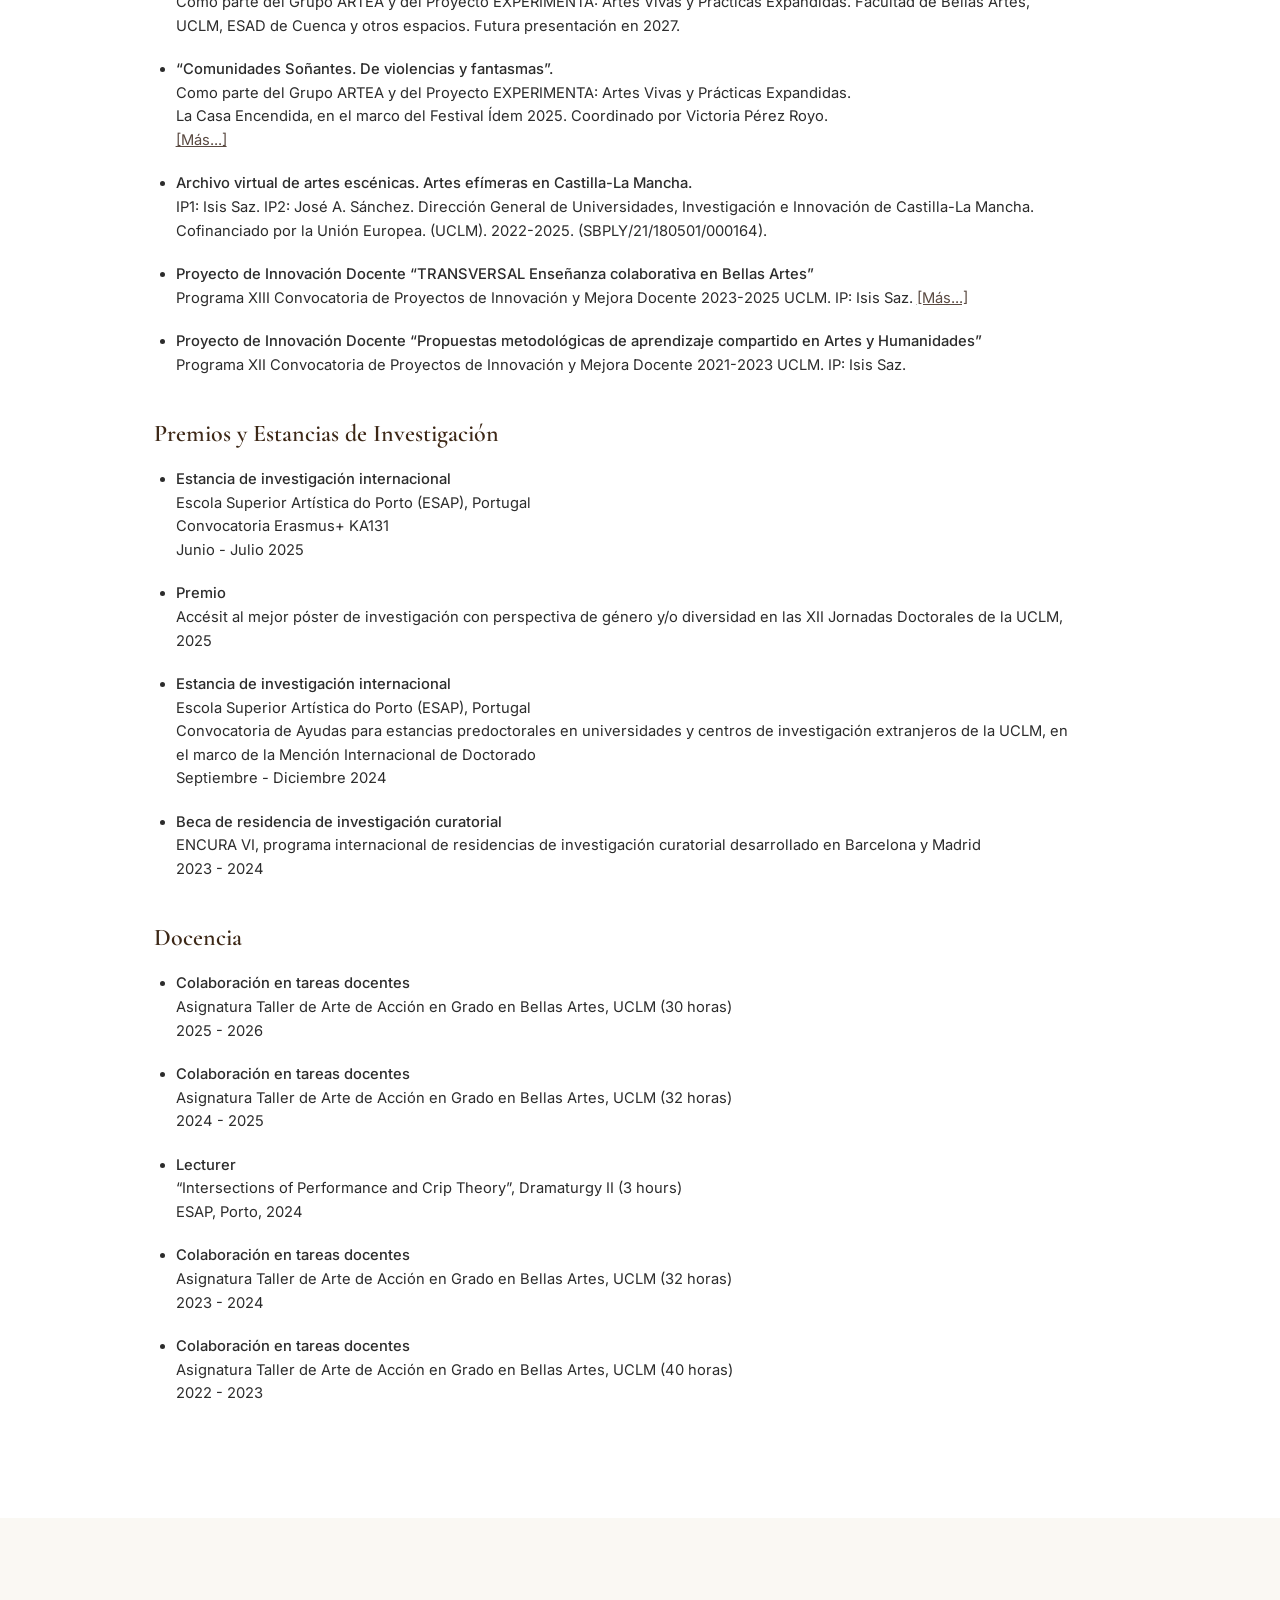
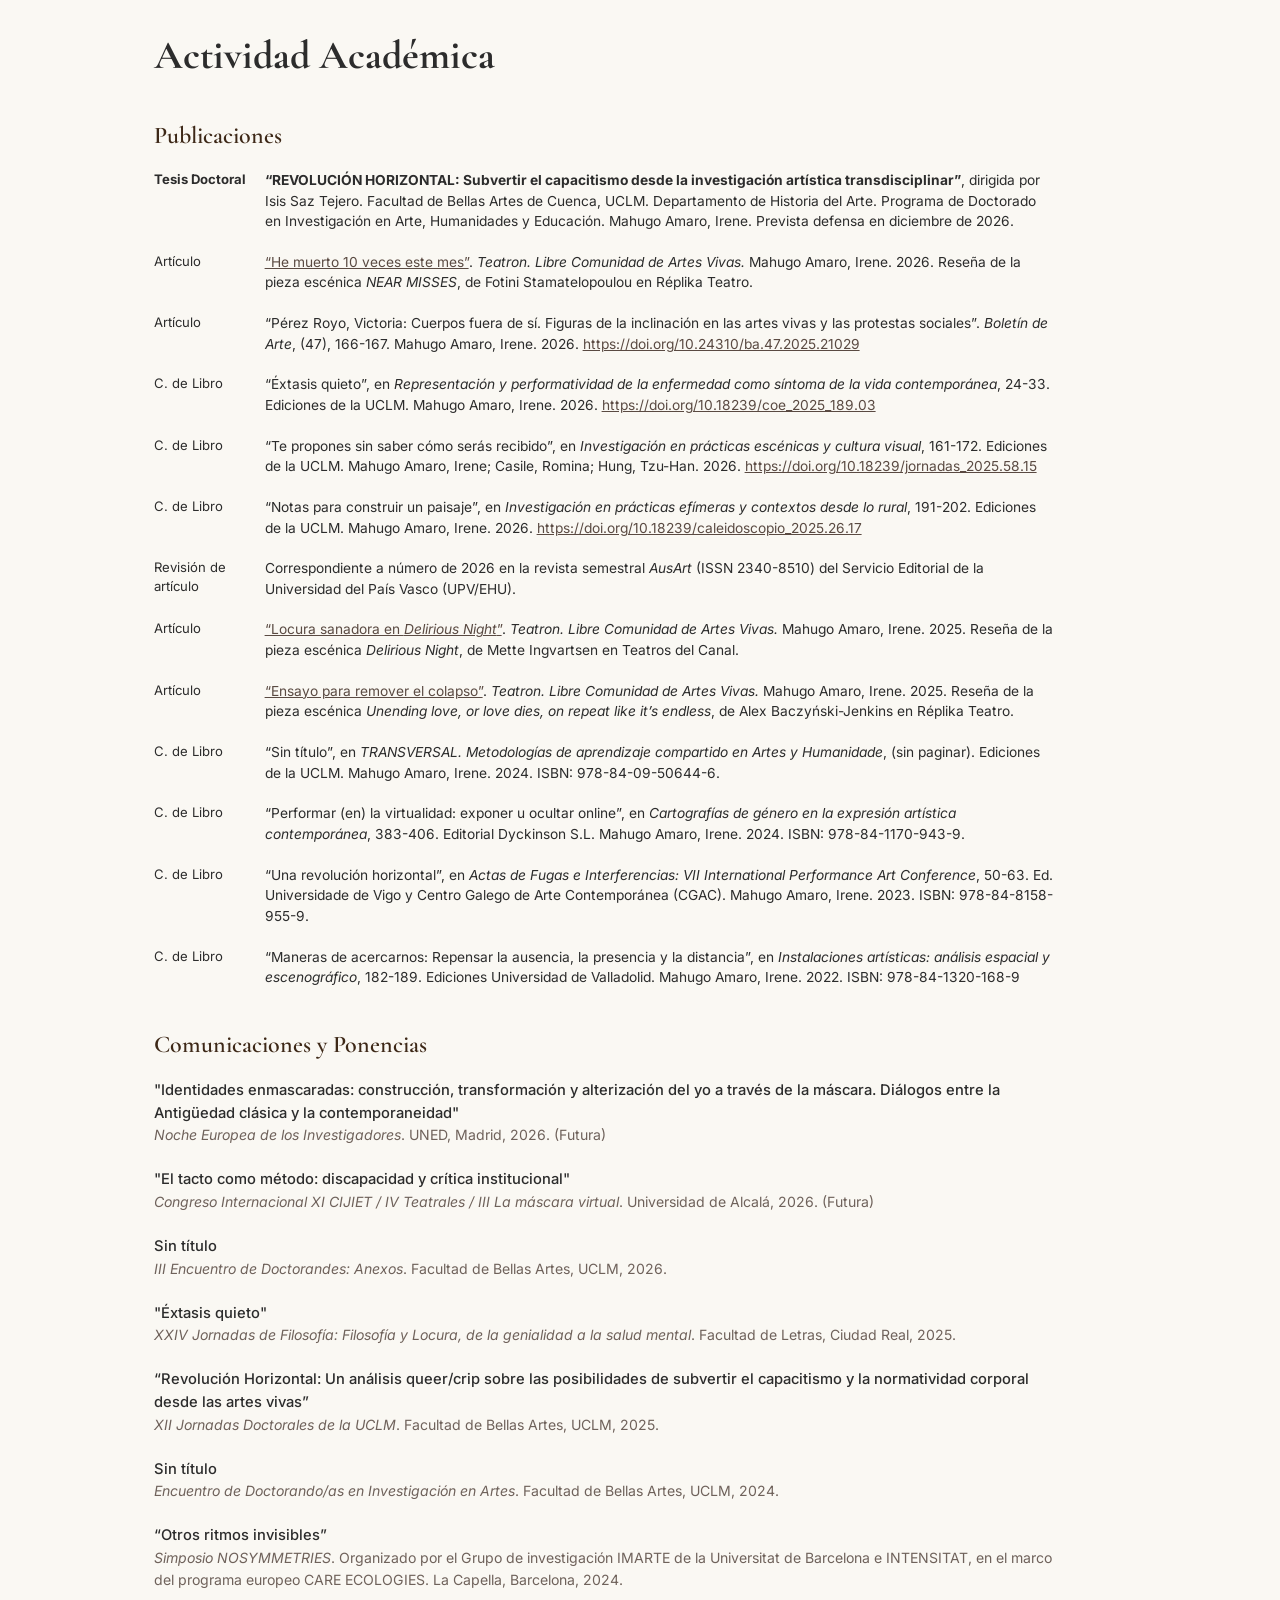
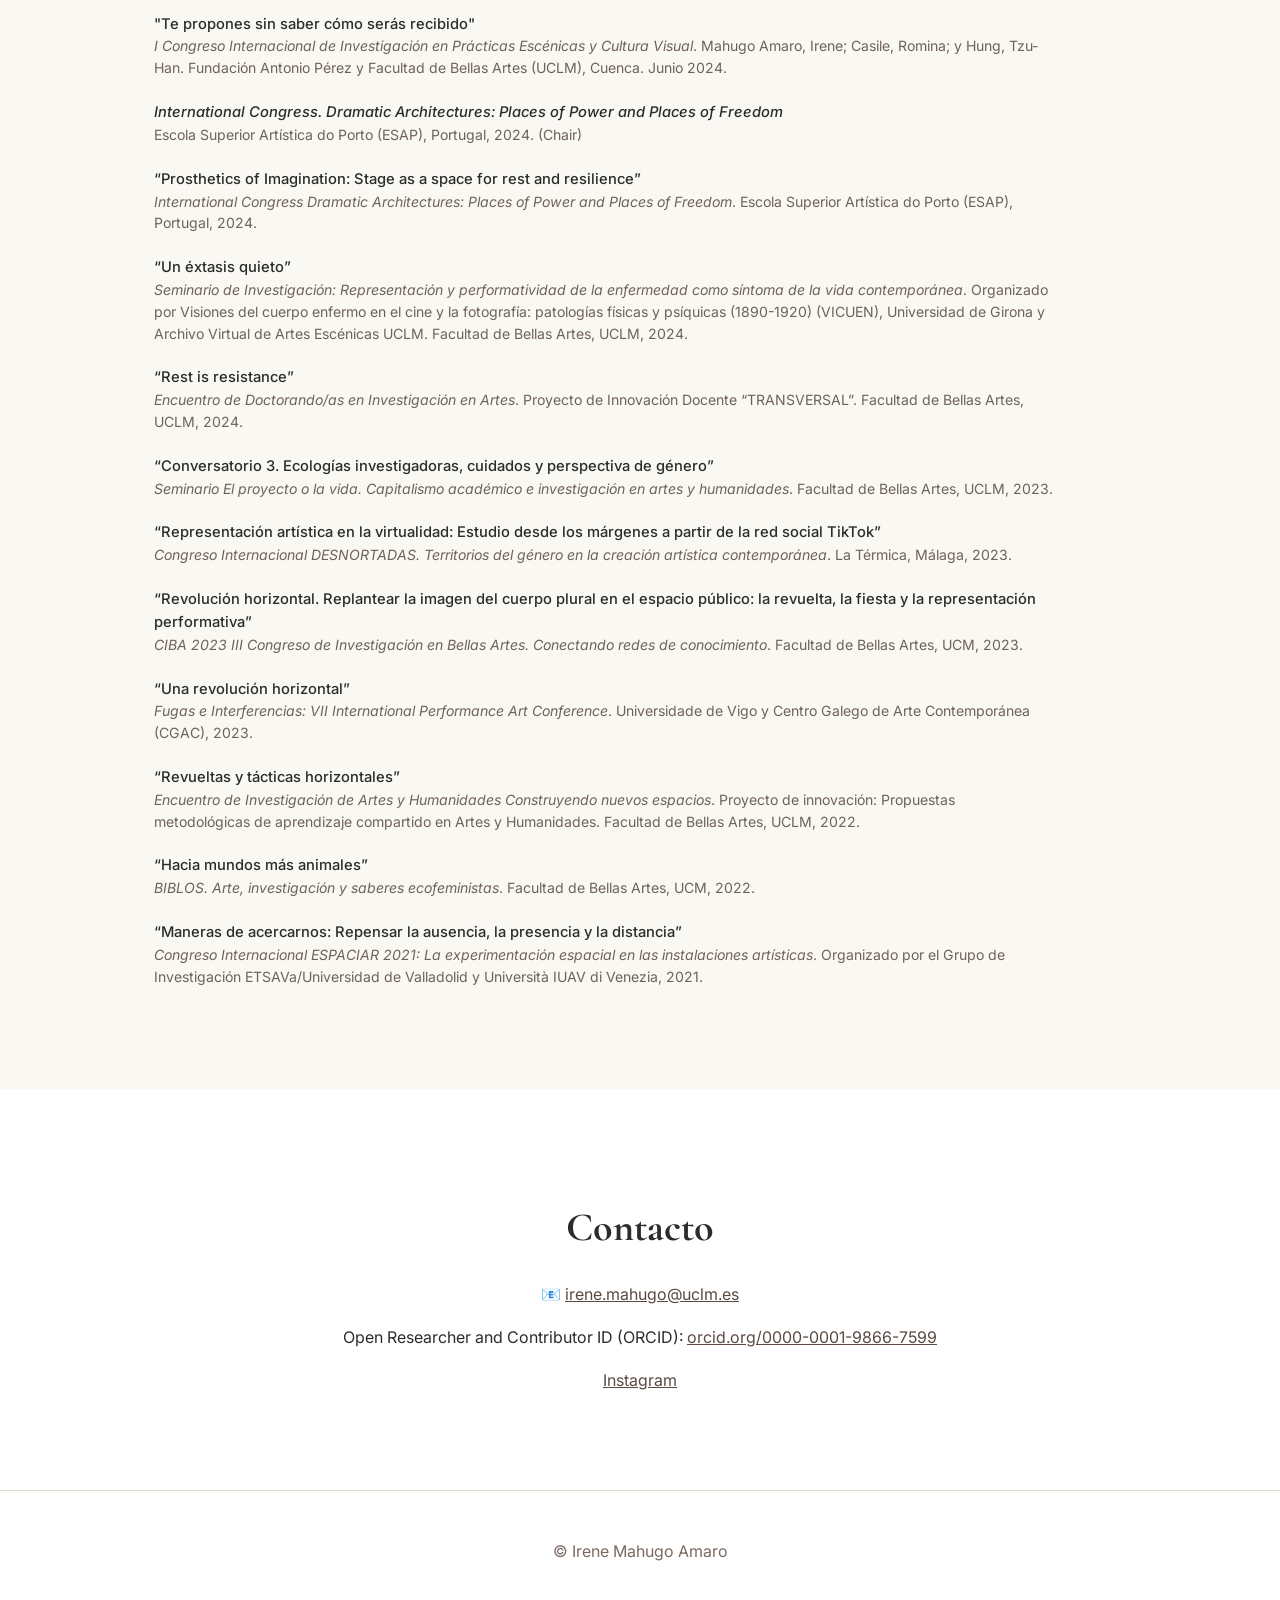
==== commit d3605335: "Update index.html" ====
--- a/index.html
+++ b/index.html
@@ -980,7 +980,7 @@
         <nav class="navbar" aria-label="Navegación principal">
             <ul>
                 <li class="nav-item">
-                    <a href="#sobremi">Sobre mí</a>
+                    <a href="#sobremi">Sobre mí / About me</a>
                 </li>
 
                 <li class="nav-item">
@@ -1059,7 +1059,7 @@
     </div>
 
     <section id="sobremi">
-        <h2>Sobre mí</h2>
+        <h2>Sobre mí / About me</h2>
 
         <div class="idioma-tabs">
             <button class="tab-activa" data-lang="es">ES</button>
@@ -1098,18 +1098,23 @@
 </div>
         <!-- INGLÉS -->
         <div class="bio-en idioma-contenido">
-            <p class="descripcion">I am an artist and PhD at the Faculty of Fine 
-            Arts of Cuenca (UCLM), and a member of the <a href="https://blog.uclm.es/artea/somos/" target="_blank" rel="noopener noreferrer">ARTEA</a> 
-            research group. My practice moves between <em>live arts, scenography, writing and curatorial practices</em>, with a particular interest in disability 
-            studies and <em>anti-ableist approaches</em>.
+            <p class="descripcion">I am a PhD at the Faculty of Fine Arts in Cuenca, Spain (UCLM) and a member of the <a href="https://blog.uclm.es/artea/somos/" target="_blank" rel="noopener noreferrer">ARTEA</a> 
+            research group. 
+            Since 2022, I have been developing my doctoral research as a predoctoral researcher within the framework of the University’s R&D+i Plan, 
+            co-funded by the European Social Fund Plus (ESF+).
             </p>
 
-            <p class="descripcion">My research explores the body as a site of experience, knowledge and resistance. I am interested in how illness, trauma, 
-            vulnerability and difference can challenge normative ways of inhabiting, moving through and relating to the world.
+            <p class="descripcion">My research sits at the intersection of <strong>live art, curating, writing, and Disability Studies</strong>, grounded in a commitment to 
+            <strong>anti-ableist activism</strong>. I work from my own body and in relation to other bodies to explore how illness, trauma, vulnerability, and difference 
+            transform the ways in which we exist, participate, communicate, move, and produce—or choose not to produce at all. I investigate the relationships between wounds, 
+            scars, environments, and human and more-than-human lives, asking how crip, slow, and differently understood experiences transform the ways we inhabit the world 
+            and unsettle what is presented as normal. I am interested in how these experiences, in turn, permeate artistic practices and forms of artistic research,
+            opening up spaces for resistance, creation, and political transformation.
             </p>
  
-            <p class="descripcion">Through artistic research, I work with wounds, scars, environments and human and more-than-human bodies, exploring other 
-            rhythms, forms of <em>participation and ways of being together</em>.
+            <p class="descripcion">Over the years, I have been gathering <strong>intuitions, writings, movements, conversations, and experiences</strong> that have gradually 
+            taken shape and found ways of being shared in spaces that are more or less conventional, more or less academic, and more or less accessible. 
+            Here, you can find some of those traces.
             </p>
             
             <p class="keywords">
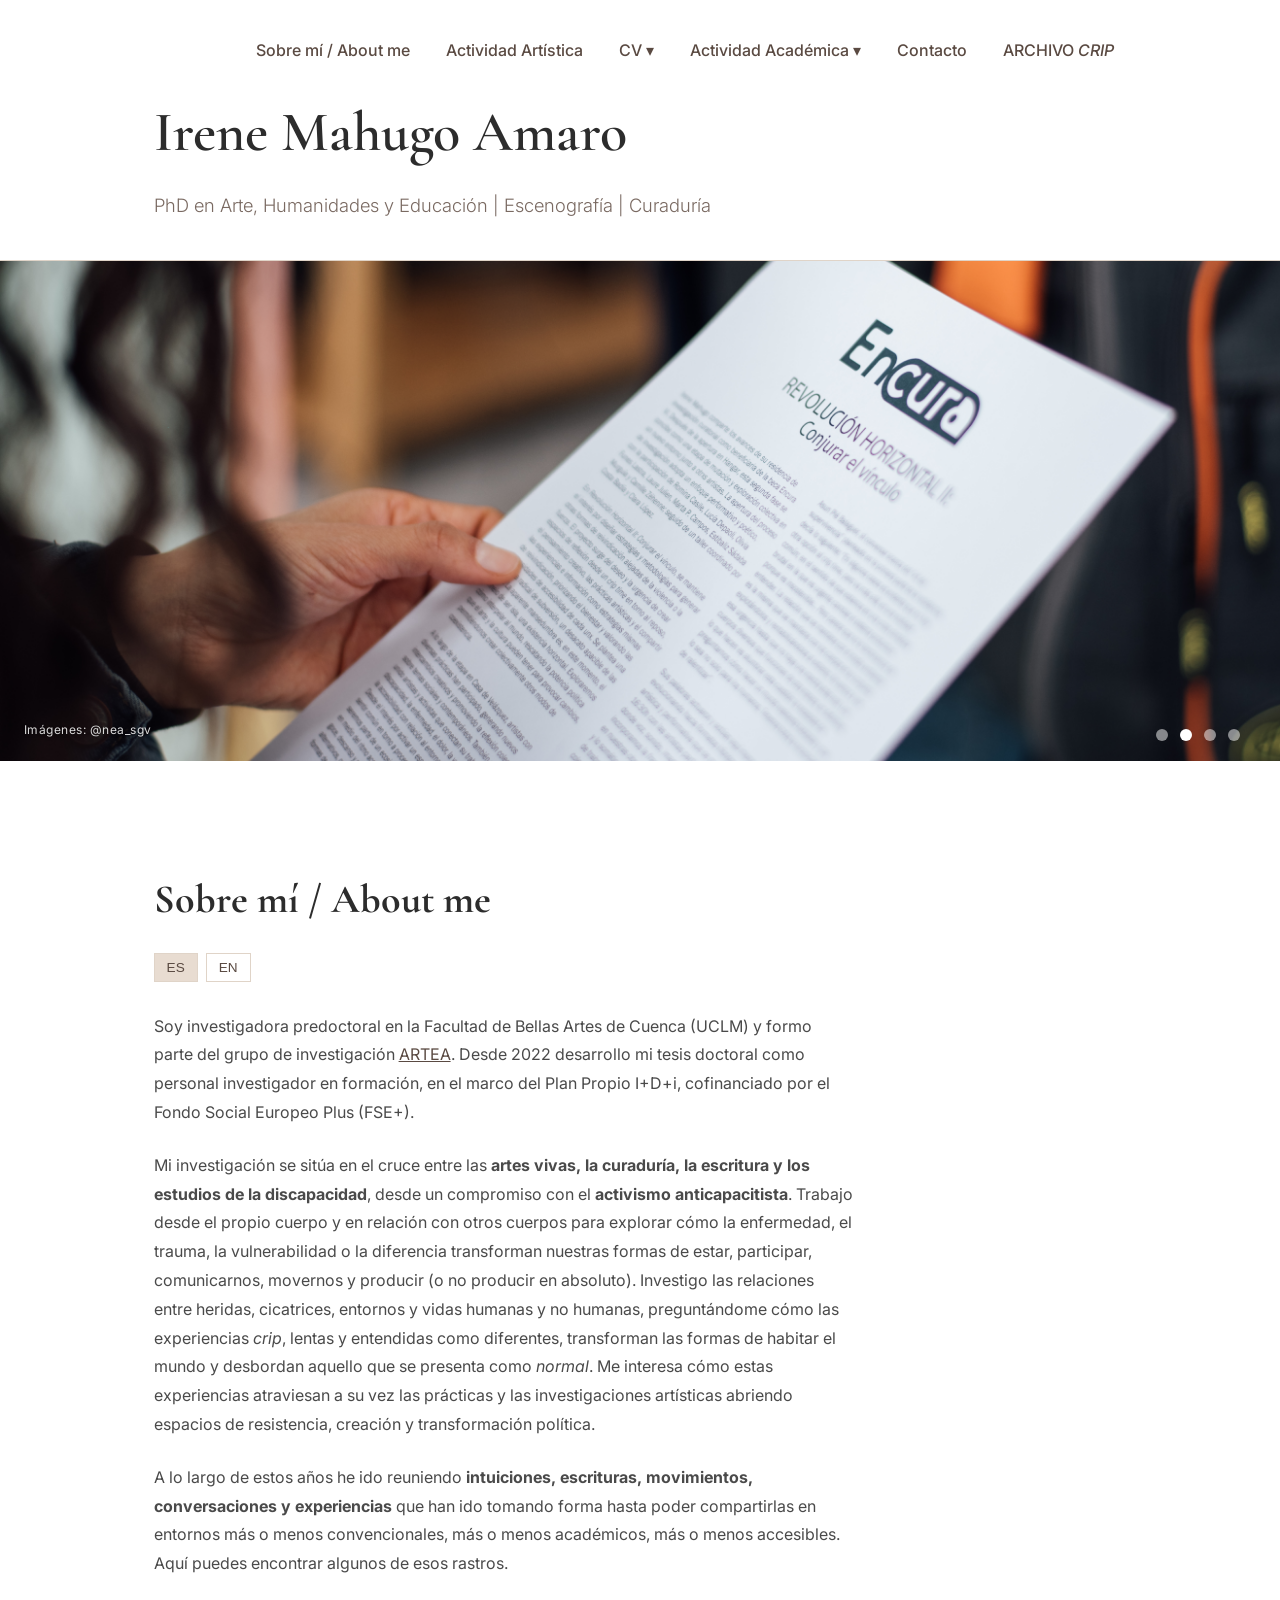
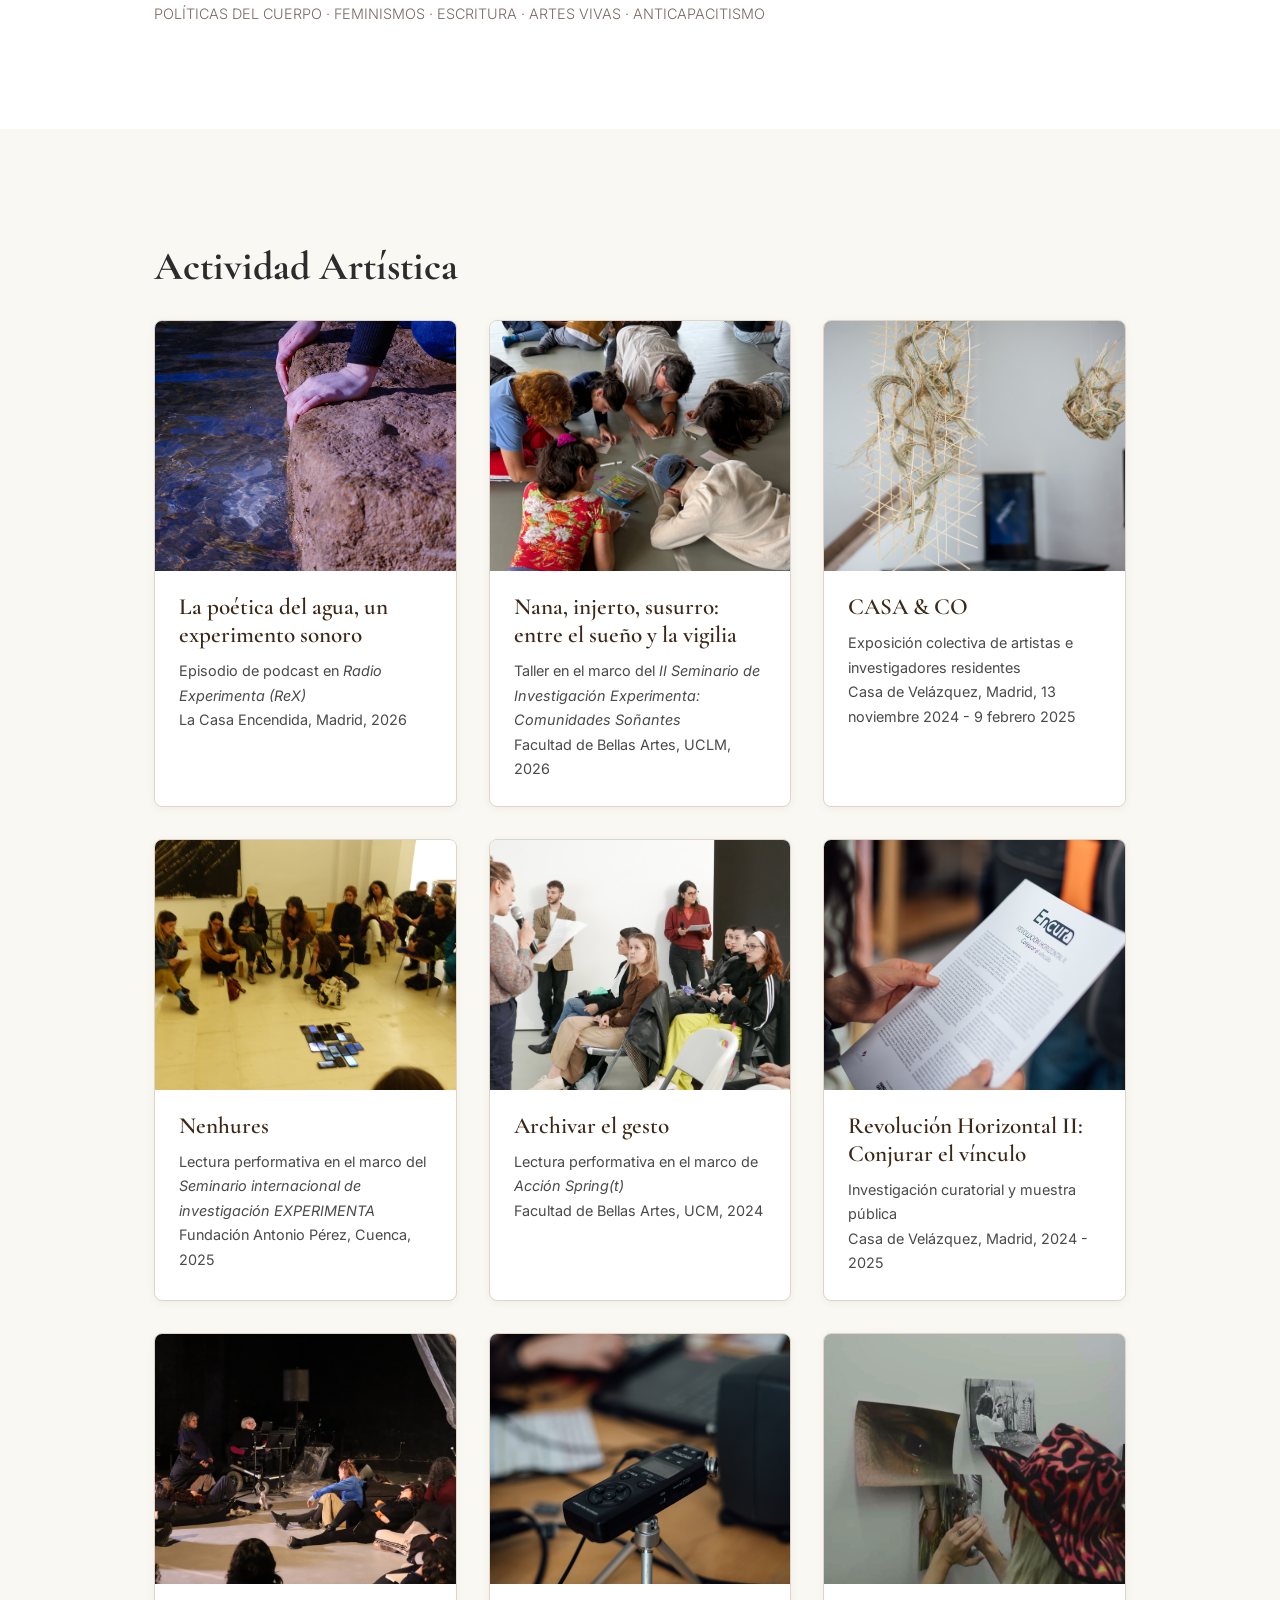
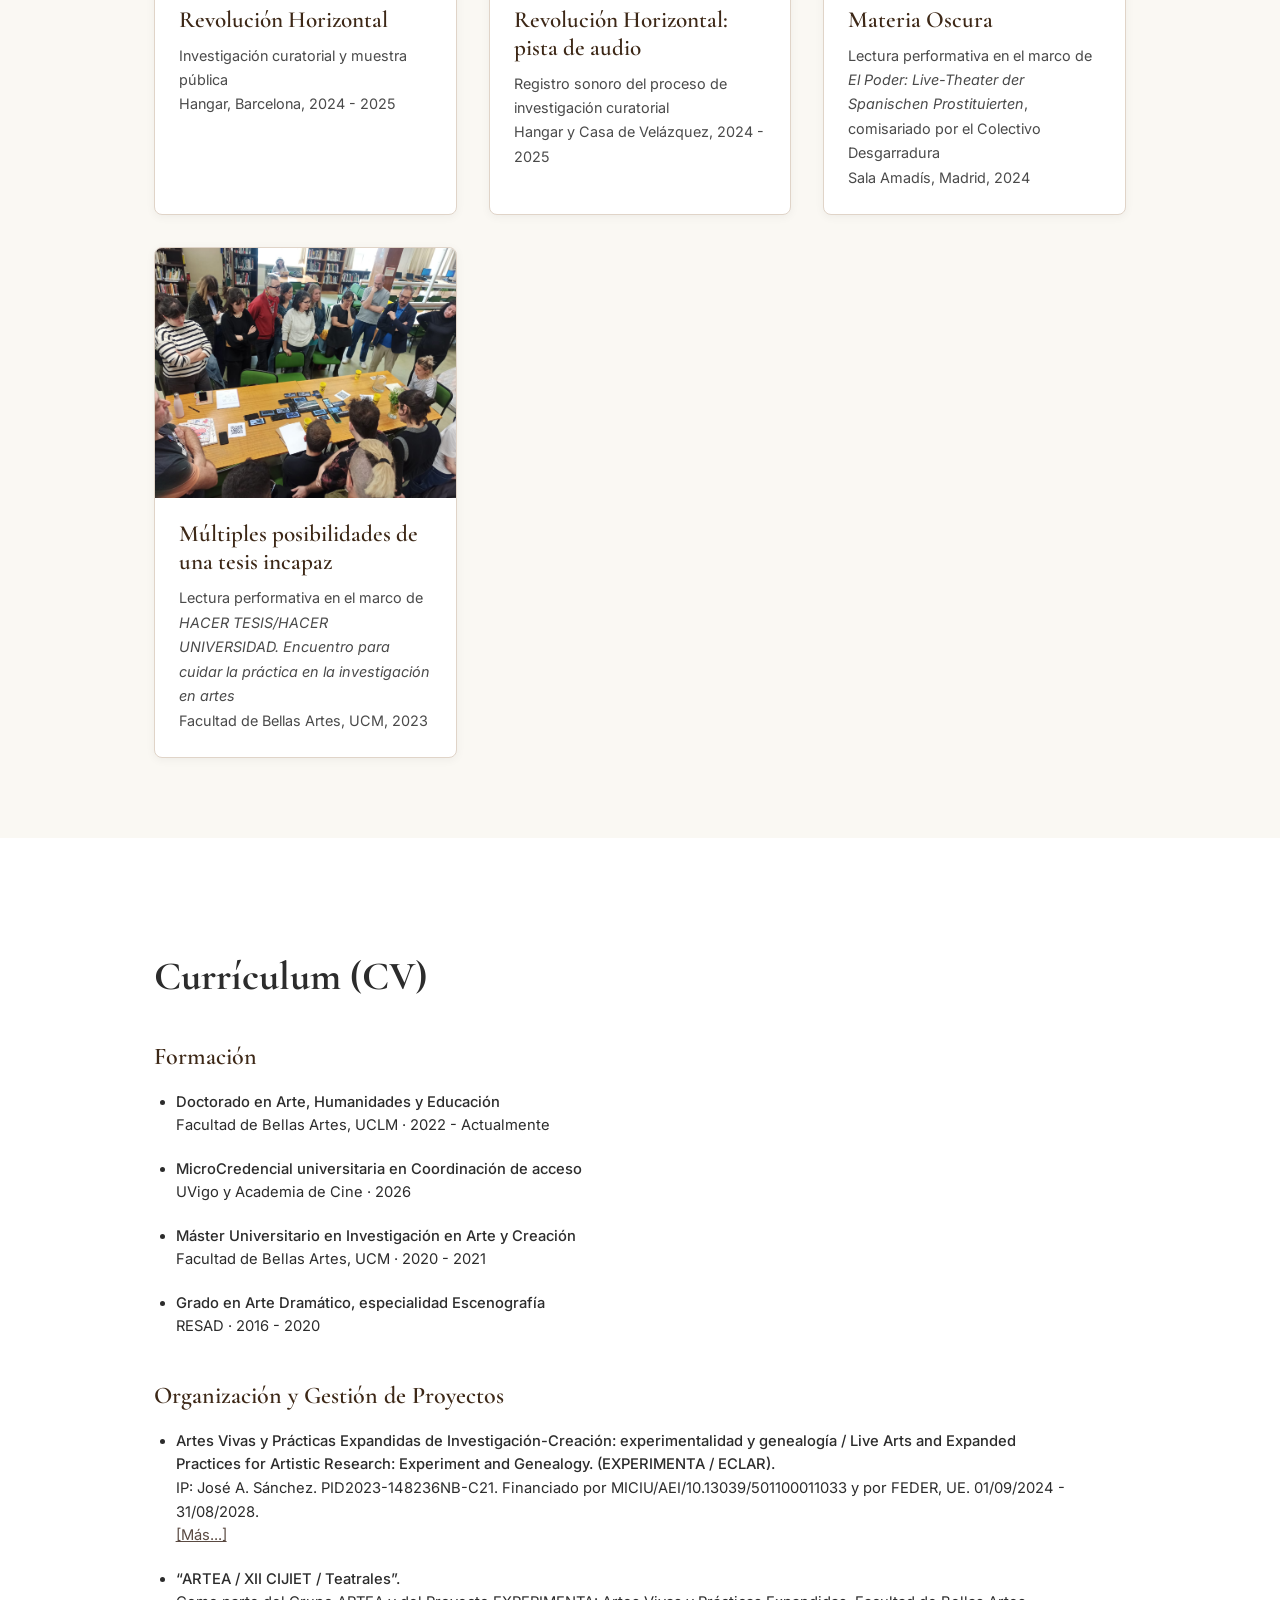
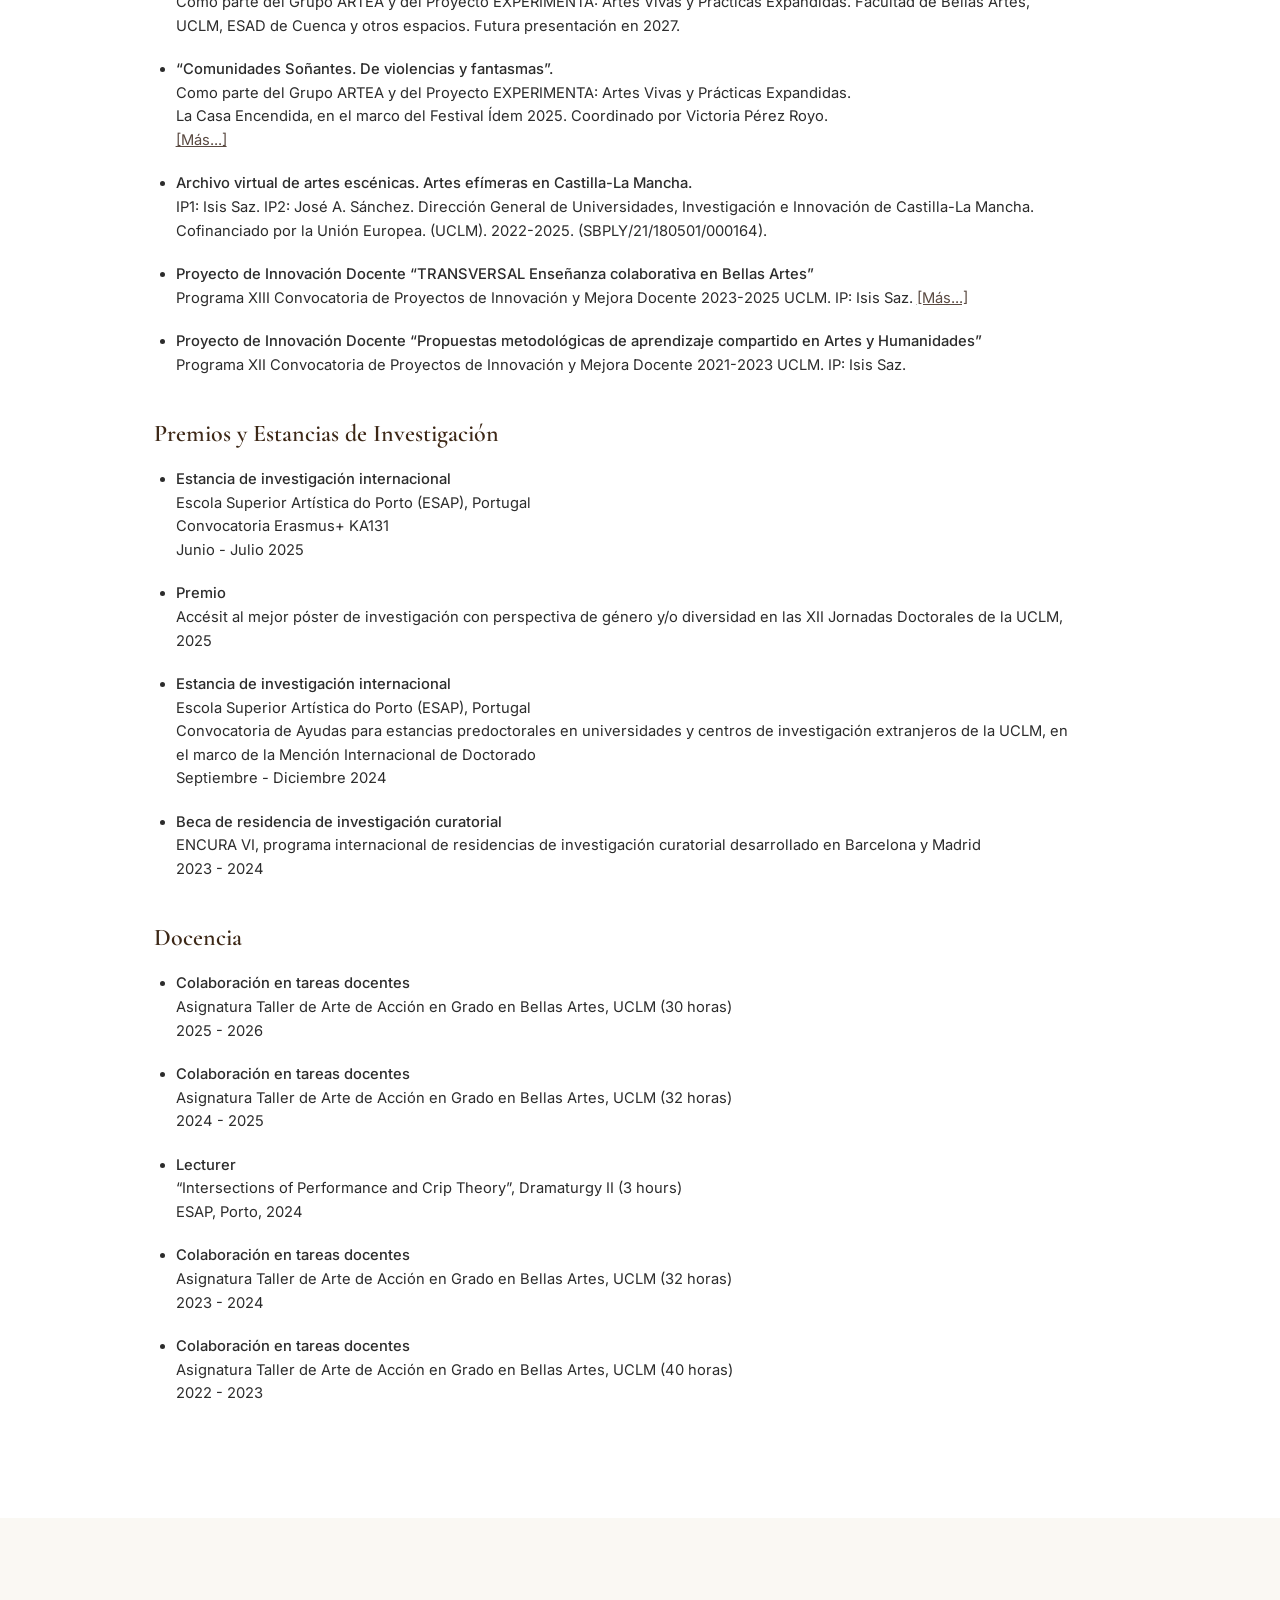
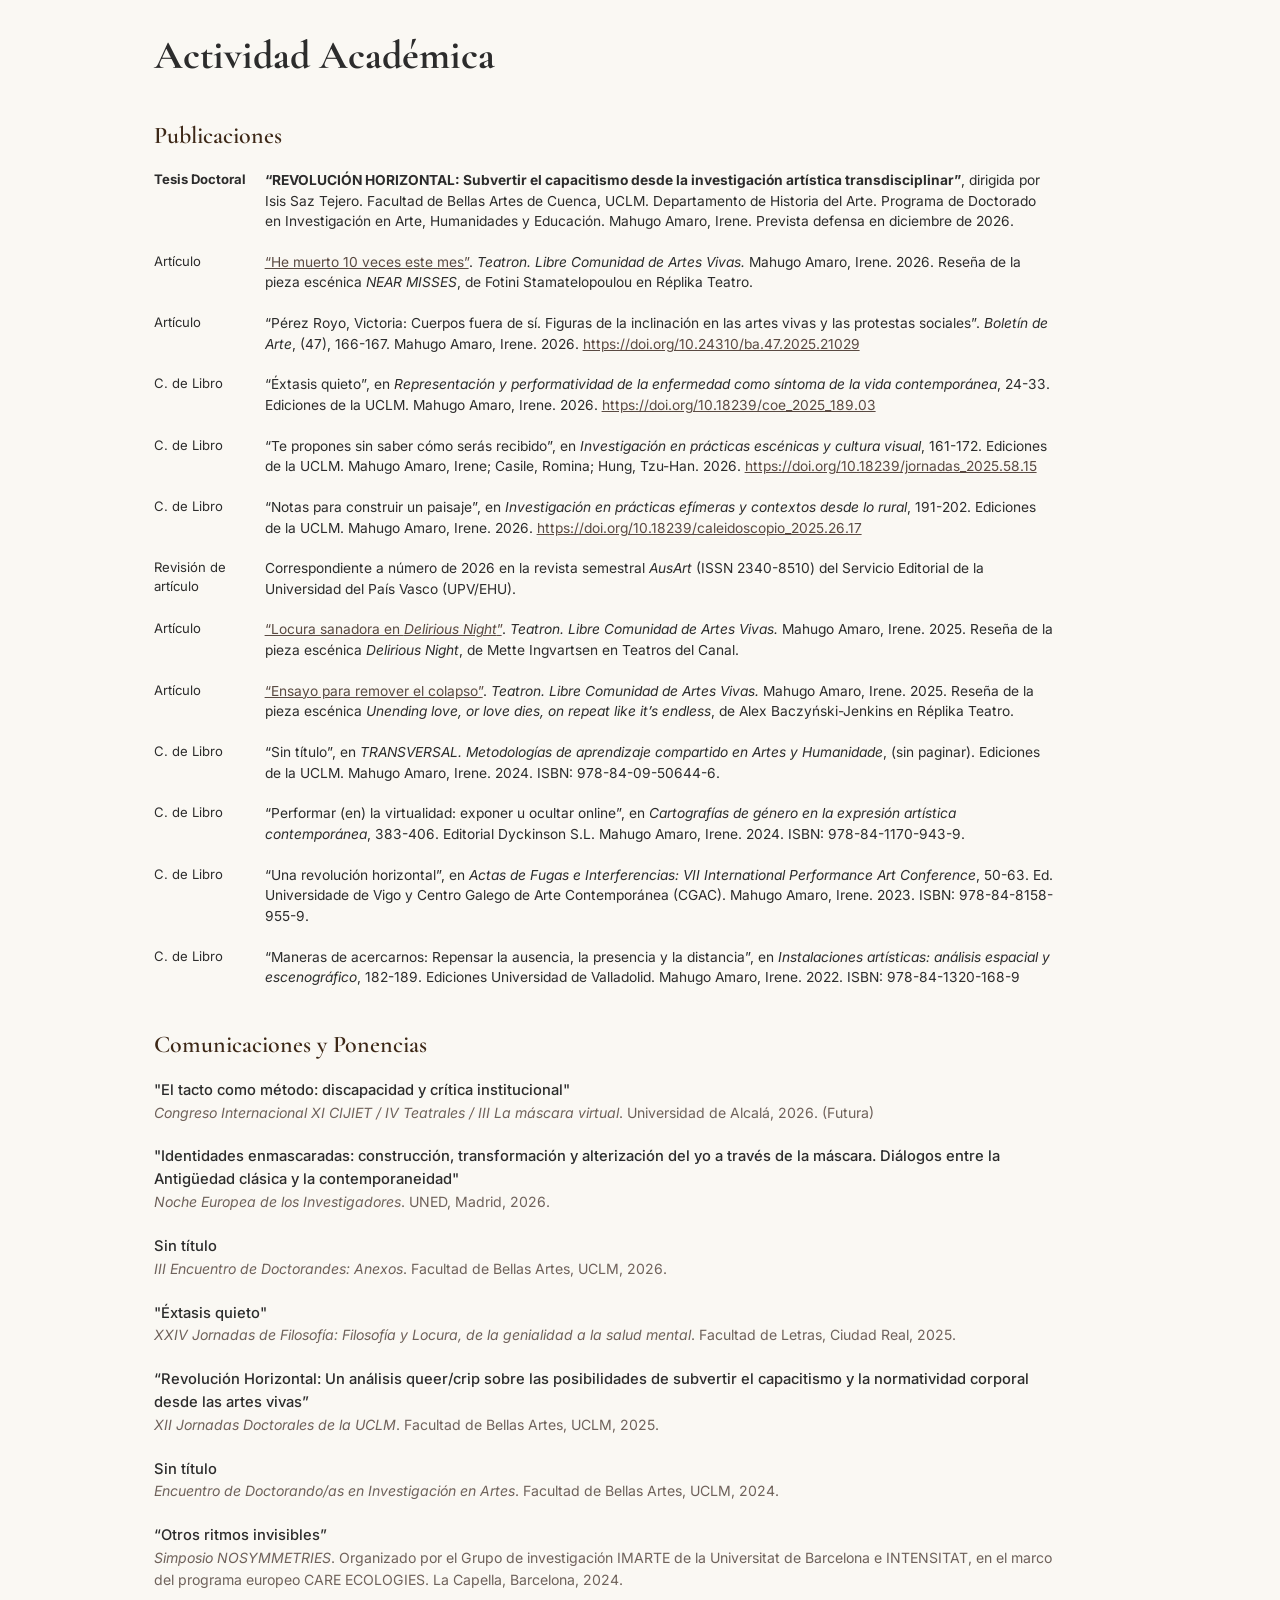
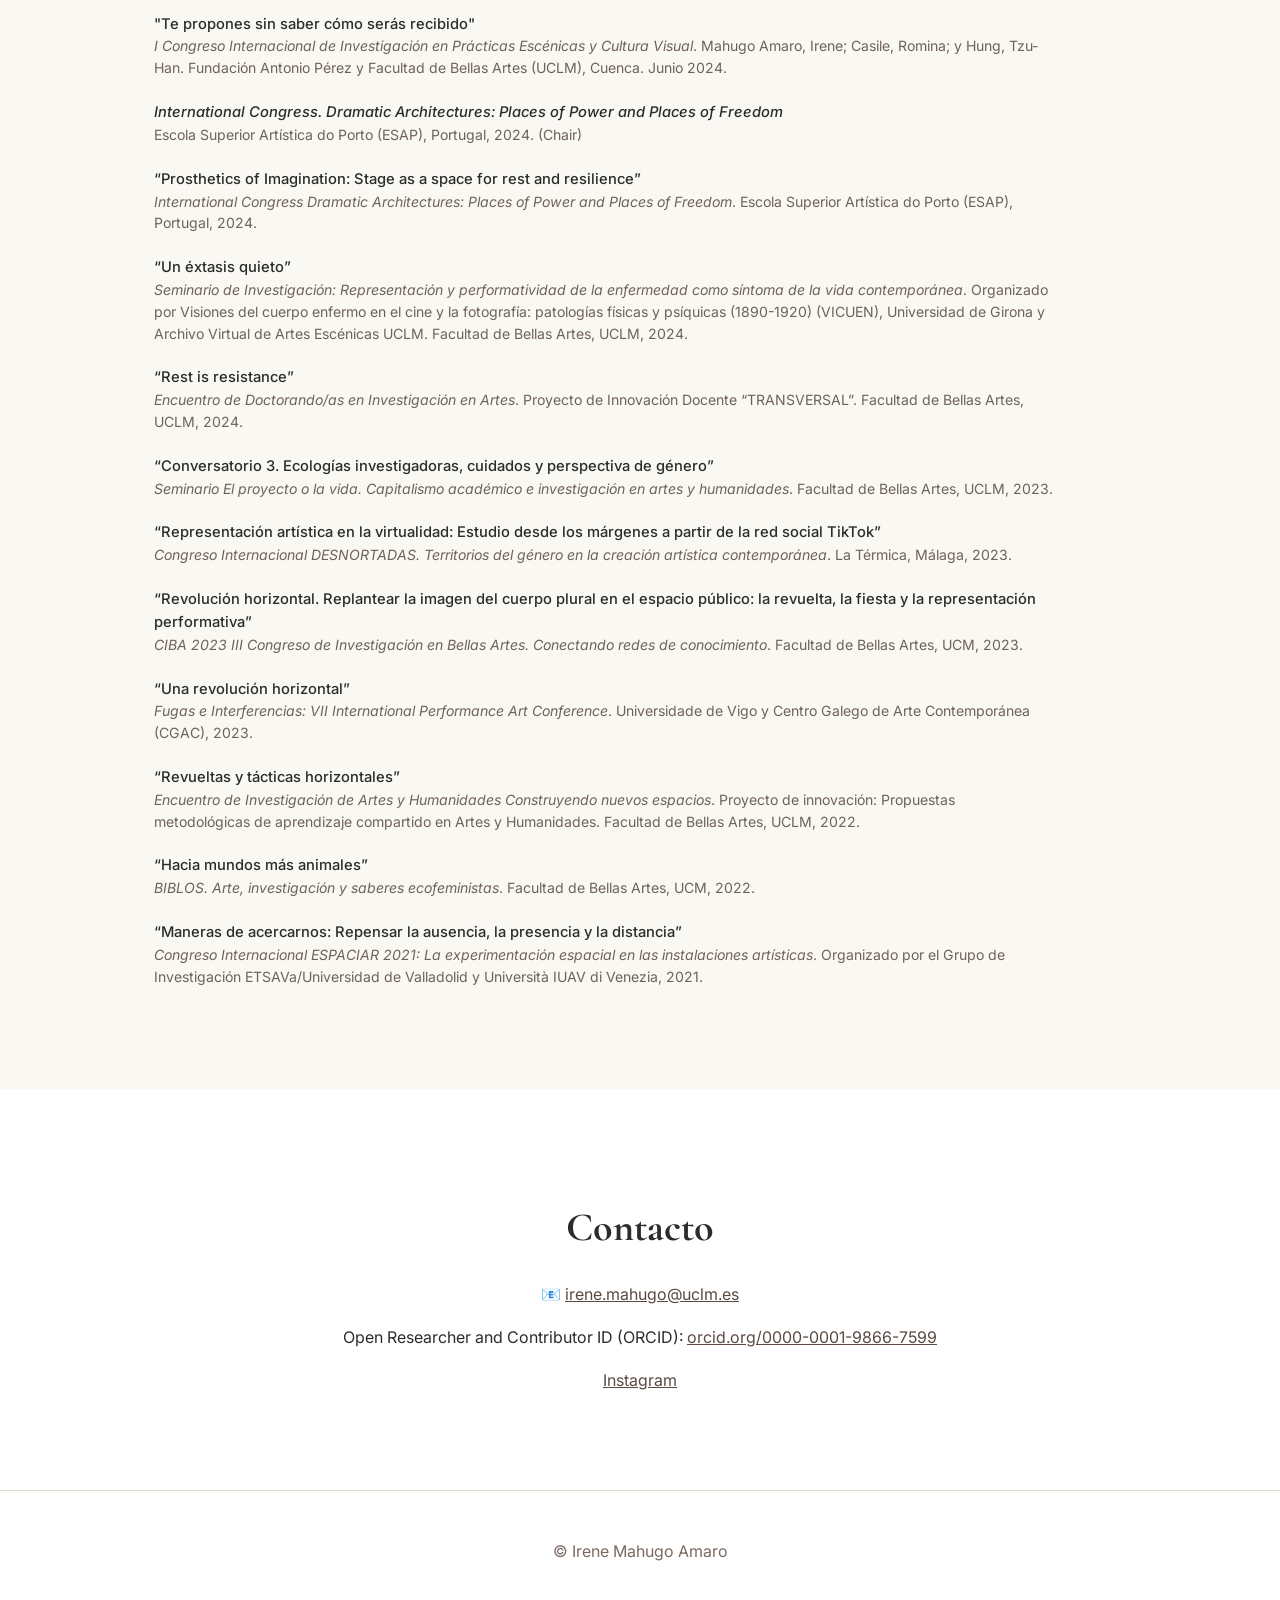
==== commit f4a74c2f: "Update index.html" ====
--- a/index.html
+++ b/index.html
@@ -1,10 +1,14 @@
 <!DOCTYPE html>
 <html lang="es">
+    
 <head>
+    
     <meta charset="UTF-8">
     <meta name="viewport" content="width=device-width, initial-scale=1.0">
 
     <title>Irene Mahugo Amaro</title>
+
+    <link rel="icon" type="image/png" href="images/ojo.png">
 
     <meta name="description"
           content="Personal website">
@@ -1486,19 +1490,19 @@
 
     <div class="comunicacion">
         <div class="comunicacion-titulo">
-            "Identidades enmascaradas: construcción, transformación y alterización del yo a través de la máscara. Diálogos entre la Antigüedad clásica y la contemporaneidad"
+            "El tacto como método: discapacidad y crítica institucional"
         </div>
         <div class="comunicacion-evento">
-            <em>Noche Europea de los Investigadores</em>. UNED, Madrid, 2026. (Futura)
+            <em>Congreso Internacional XI CIJIET / IV Teatrales / III La máscara virtual</em>. Universidad de Alcalá, 2026. (Futura)
         </div>
     </div>
 
     <div class="comunicacion">
         <div class="comunicacion-titulo">
-            "El tacto como método: discapacidad y crítica institucional"
+            "Identidades enmascaradas: construcción, transformación y alterización del yo a través de la máscara. Diálogos entre la Antigüedad clásica y la contemporaneidad"
         </div>
         <div class="comunicacion-evento">
-            <em>Congreso Internacional XI CIJIET / IV Teatrales / III La máscara virtual</em>. Universidad de Alcalá, 2026. (Futura)
+            <em>Noche Europea de los Investigadores</em>. UNED, Madrid, 2026.
         </div>
     </div>
 
@@ -1956,15 +1960,14 @@
                 <h2>CASA & CO</h2>
                 <p class="modal-descripcion">
                     Exposición de les artistas galardonades en el marco 
-                    del programa de becas en colaboración 2023-2024.
+                    del programa de becas en colaboración 2023-2024
                 </p>
                 <p class="modal-descripcion">
-                    Se celebraron los intercambios internacionales
-                    realizados a partir de las residencias artísticas en Casa de Velázquez y en
-                    colaboración con otros centros de arte.<br>
-                    Se expuso el proceso de trabajo de investigación curatorial desarrollado a partir
-                    de la beca ENCURA VI. En esa fase se contó con la participación de otres artistas
-                    del contexto cultural de Madrid y, en concreto, de la residencia.
+                    Se presentaron los intercambios internacionales desarrollados 
+                    a partir de las residencias artísticas en la Casa de Velázquez, en colaboración con otros centros de arte.<br>
+                    Asimismo, se expuso el proceso de investigación y trabajo curatorial desarrollado en el marco de la beca ENCURA VI. 
+                    Durante esta fase, se contó con la participación de otres artistas vinculades al contexto cultural de Madrid y, 
+                    específicamente, a la comunidad artística de la residencia.
                 </p>
 
 
@@ -2182,7 +2185,7 @@
                 </p>
 
                 <p class="modal-descripcion">
-                    VII Congreso de Arte de Acción <em>Acción Spring(t)</em>
+                    <em>Acción Spring(t)</em>, VII Congreso de Arte de Acción 
                 </p>
 
 
@@ -2323,10 +2326,10 @@
 
 
                 <p class="modal-descripcion">
-                    Se compartieron los avances de la residencia de investigación curatorial. Segunda fase del proceso que se concibe como una etapa de 
-                    mutación y exploración colectiva en un nuevo entorno junto a otrxs artistas.<br> 
+                    Se compartieron los avances de la residencia de investigación curatorial, segunda fase de un proceso concebido como una etapa de 
+                    mutación y exploración colectiva en un nuevo entorno, junto a otres artistas.<br> 
                     La apertura adoptó un enfoque performativo y poético, con la participación de Romina Casile, Lucía Depaoli, 
-                    Olivia Funes Lastra, Laure Julien, Marta P. Campo, Estibaliz Sádaba Murguía y Camille Zéhenne; seguido de un taller coordinado por 
+                    Olivia Funes Lastra, Laure Julien, Marta P. Campo, Estibaliz Sádaba Murguía y Camille Zéhenne. A continuación tuvo lugar un taller coordinado por 
                     Costa Badía y Clara López.
                 </p>
 
@@ -2455,8 +2458,7 @@
                 </p>
 
                 <p class="modal-descripcion">
-                    Primera fase de la investigación curatorial.
-                    <em>Revolución Horizontal</em> explora las
+                    En esta primera fase se exploraron las
                     posibilidades de subvertir las formas
                     capacitistas y normativas de entender el cuerpo,
                     el movimiento y la participación en el espacio
@@ -2677,10 +2679,10 @@
                     Lectura performativa realizada en el marco de
                     <em>El Poder: Live-Theater der Spanischen
                     Prostituierten</em>, comisariado por el
-                    Colectivo Desgarradura (Víctor Longás y Lucas Ares).<br>
-                    Proyecto realizado en el marco de las Ayudas INJUVE para la Creación Joven.<br>
-                    Se realiza un recorrido por toda la escenografía alterando las salas. El público sigue
-                    este paseo acompañado de imágenes y músicas.
+                    Colectivo Desgarradura (Víctor Longás y Lucas Ares) y desarrollado a partir de .<br>
+                    las Ayudas INJUVE para la Creación Joven.<br>
+                    En la actividad se realiza un recorrido por toda la escenografía alterando las salas, el público sigue
+                    este paseo acompañado de imágenes, otros cuerpos y músicas diversas.
                 </p>
 
                 <div class="modal-datos">
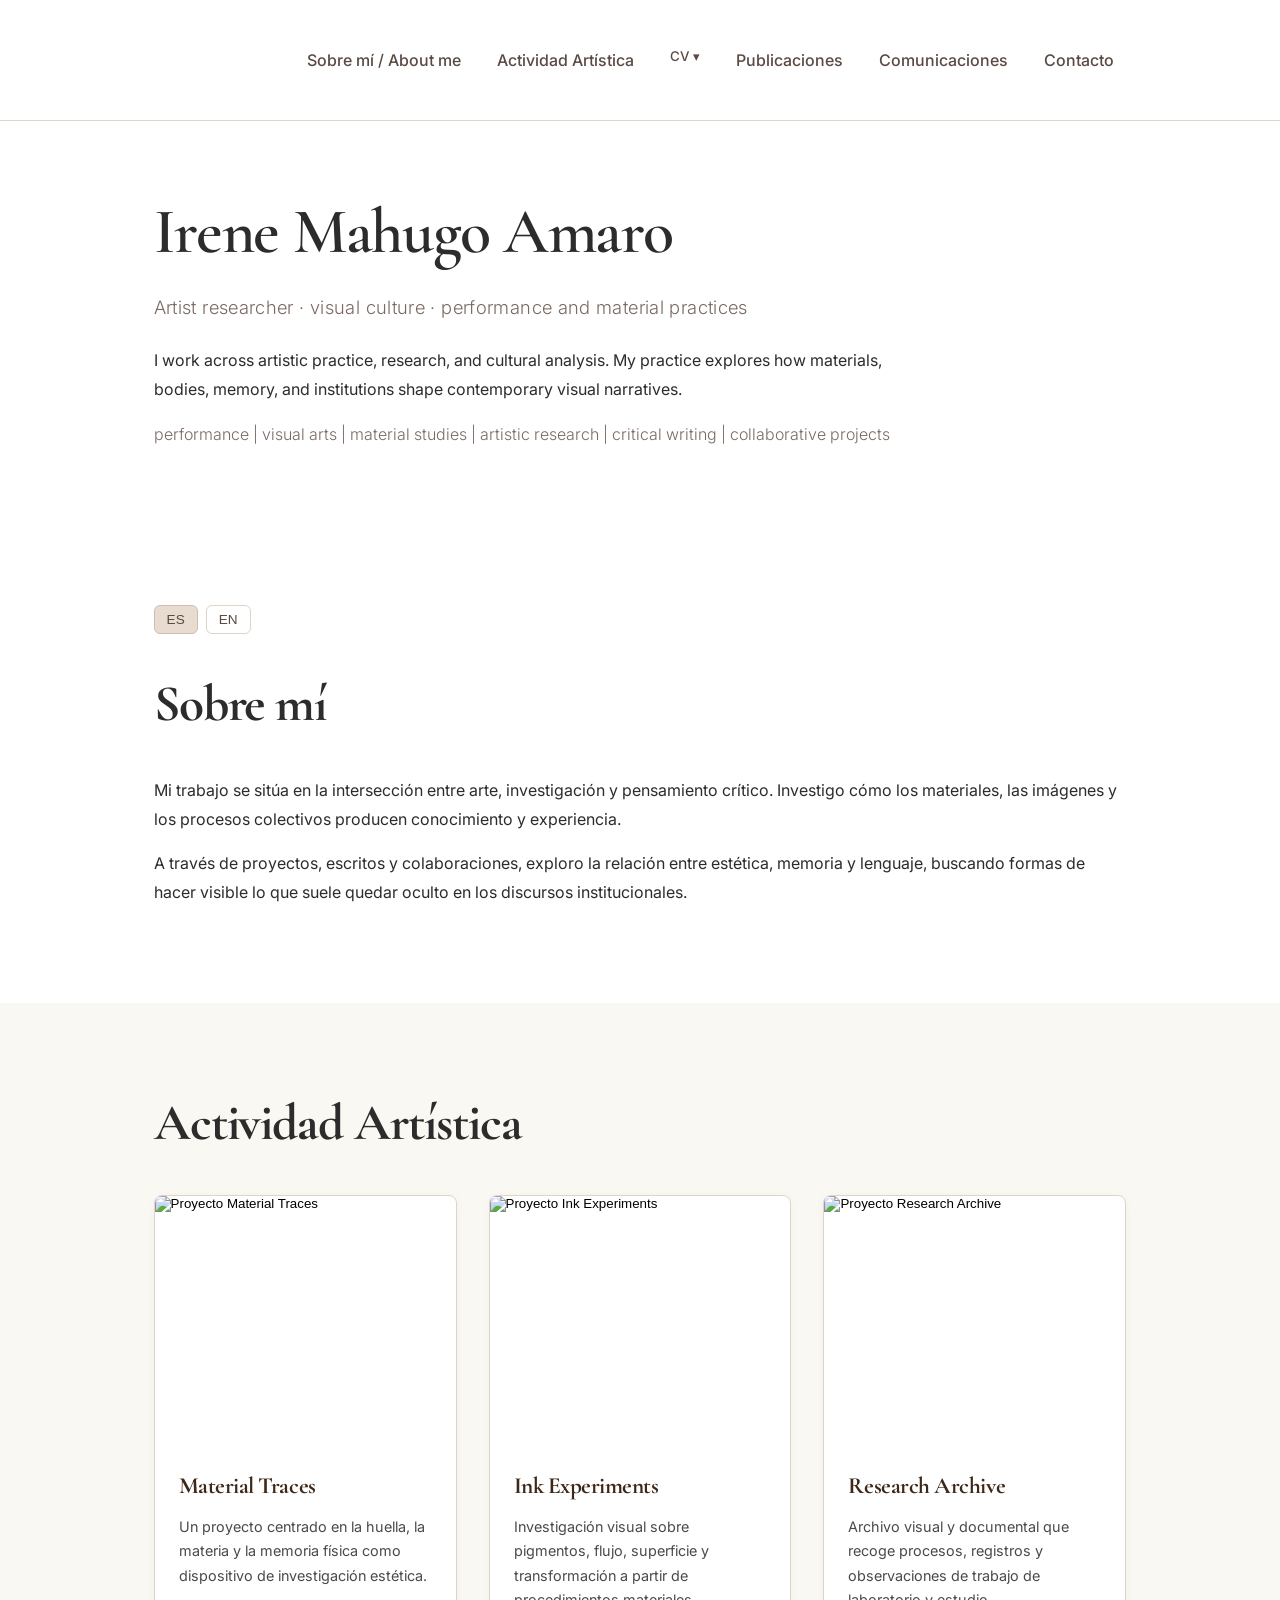
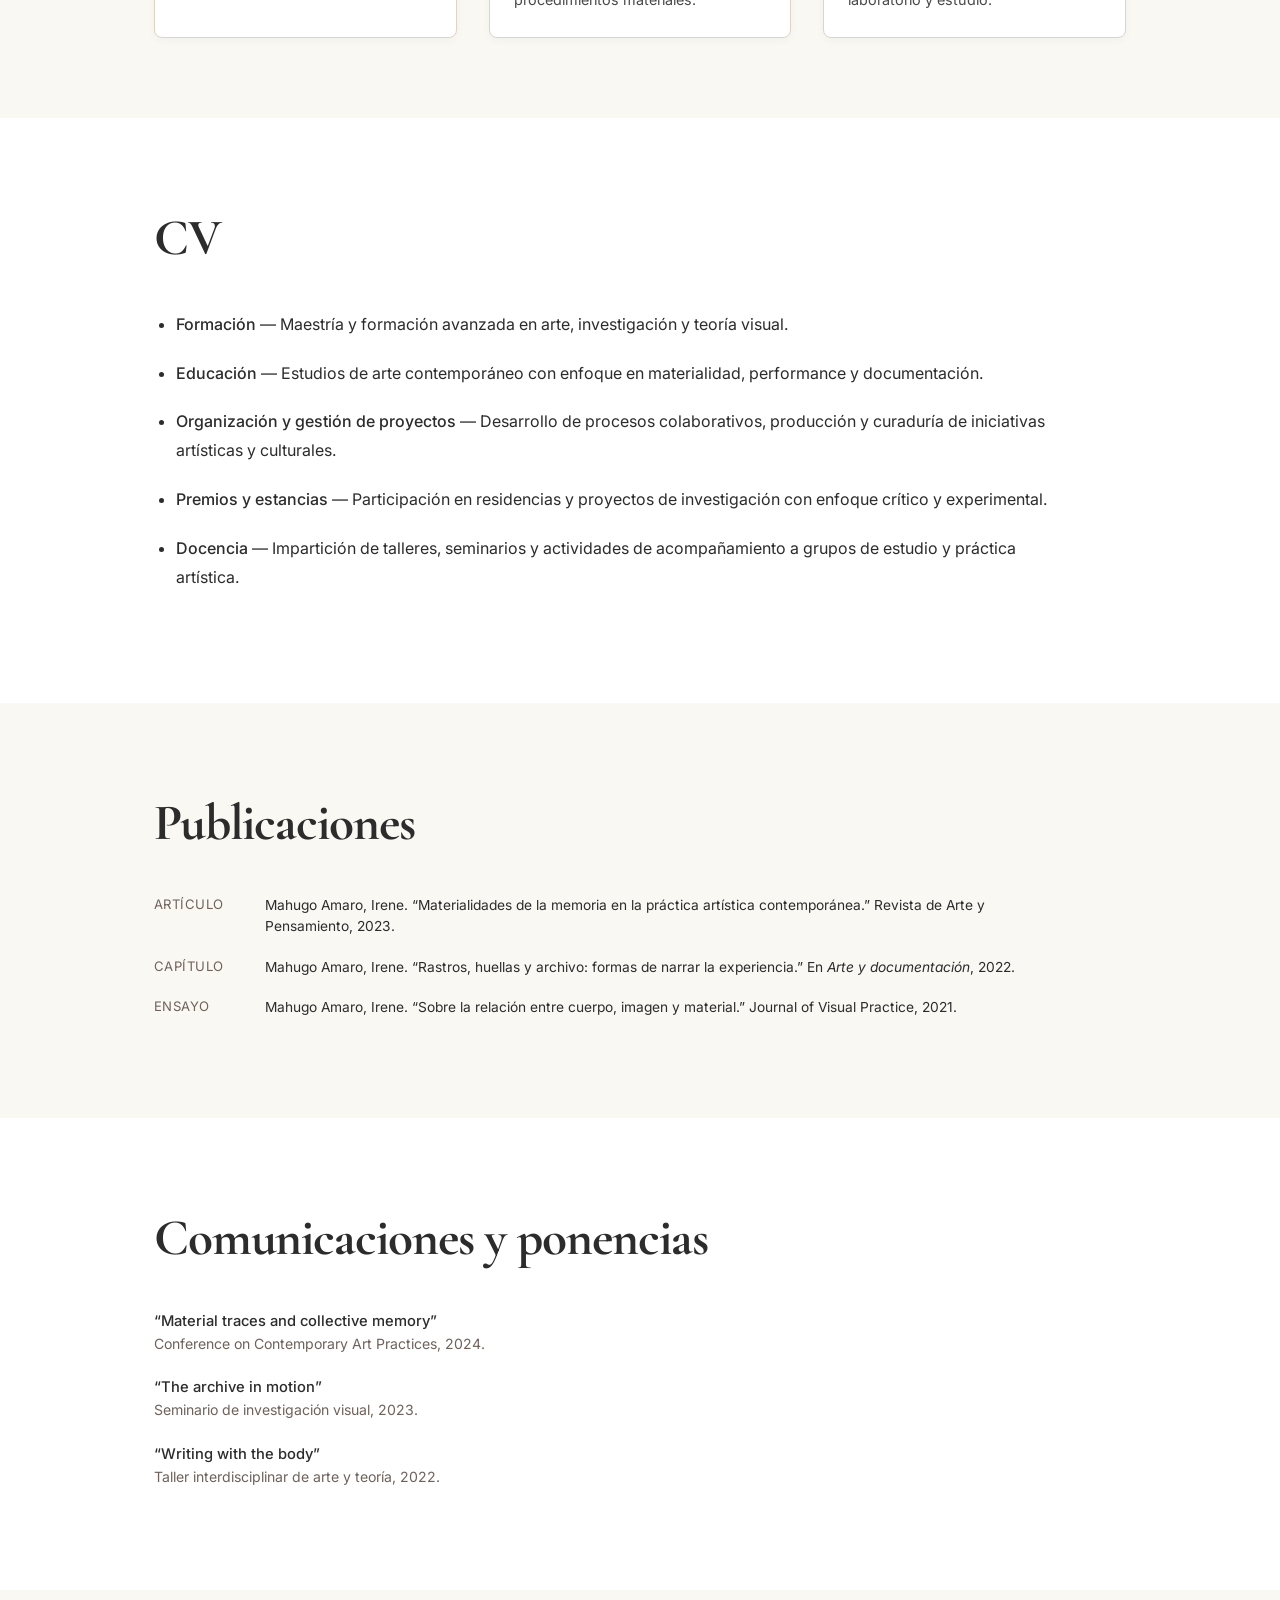
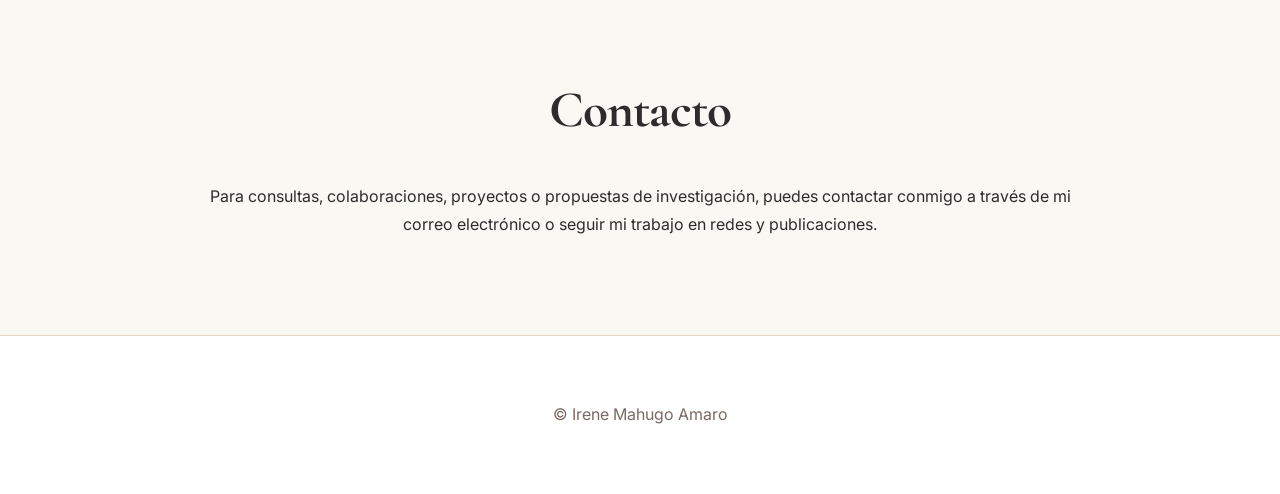
==== commit bc674f55: "Improve the personal portfolio page with cleaner structure, accessibility, and maintainable styling." ====
--- a/index.html
+++ b/index.html
@@ -1,3062 +1,223 @@
 <!DOCTYPE html>
 <html lang="es">
-    
-<head>
-    
-    <meta charset="UTF-8">
-    <meta name="viewport" content="width=device-width, initial-scale=1.0">
-
+  <head>
+    <meta charset="UTF-8" />
+    <meta name="viewport" content="width=device-width, initial-scale=1.0" />
     <title>Irene Mahugo Amaro</title>
-
-    <link rel="icon" type="image/png" href="images/ojo.png">
-
-    <meta name="description"
-          content="Personal website">
-
-    <meta property="og:title"
-          content="Irene Mahugo Amaro | Personal website">
-
-    <meta property="og:description"
-          content="Personal website">
-
-    <meta property="og:type" content="website">
-
-    <meta property="og:url"
-          content="https://irene-mahugo-amaro.github.io/">
-
-    <link href="https://fonts.googleapis.com/css2?family=Cormorant+Garamond:wght@400;600&family=Inter:wght@300;400;500&display=swap" rel="stylesheet">
-
-<style>
-    /* =========================================================
-       BASE
-       ========================================================= */
-
-    body {
-        margin: 0;
-        font-family: 'Inter', sans-serif;
-        background: #ffffff;
-        color: #2c2c2c;
-    }
-
-
-    /* =========================================================
-       NAVEGACIÓN
-       ========================================================= */
-
-    .site-header {
-        padding: 40px 12% 20px;
-        background: #ffffff;
-        border-bottom: 1px solid #e0d4c8;
-    }
-
-    .navbar {
-        display: flex;
-        gap: 18px;
-        align-items: center;
-        justify-content: flex-end;
-        margin-bottom: 18px;
-    }
-
-    .navbar ul {
-        list-style: none;
-        margin: 0;
-        padding: 0;
-        display: flex;
-        gap: 12px;
-        align-items: center;
-    }
-
-    .navbar a {
-        text-decoration: none;
-        color: #5a4a42;
-        padding: 8px 12px;
-        border-radius: 6px;
-        font-weight: 500;
-        transition: 0.2s;
-    }
-
-    .navbar a:hover,
-    .navbar a:focus-visible {
-        background: #e8dcd1;
-        color: #3d2817;
-    }
-
-    .nav-item {
-        position: relative;
-    }
-
-    .navbar .archivo-crip {
-    border-bottom: 1px solid #5a4a42;
-    }
-    
-    .dropdown-content {
-        display: none;
-        position: absolute;
-        top: calc(100% + 6px);
-        left: 0;
-        background: #ffffff;
-        box-shadow: 0 6px 18px rgba(0, 0, 0, 0.1);
-        border-radius: 8px;
-        padding: 8px 6px;
-        min-width: 220px;
-        z-index: 100;
-        border: 1px solid #e0d4c8;
-    }
-
-    .dropdown-content a {
-        display: block;
-        padding: 10px 14px;
-        color: #5a4a42;
-        transition: 0.2s;
-    }
-
-    .dropdown-content a:hover,
-    .dropdown-content a:focus-visible {
-        background: #f5ede4;
-        color: #3d2817;
-    }
-
-    .nav-item:hover .dropdown-content,
-    .nav-item:focus-within .dropdown-content {
-        display: block;
-    }
-
-
-    /* =========================================================
-       CABECERA / PRESENTACIÓN
-       ========================================================= */
-
-    header {
-        padding: 40px 12% 60px;
-        background: #ffffff;
-        display: flex;
-        flex-direction: column;
-        justify-content: flex-start;
-    }
-
-    h1 {
-        font-family: 'Cormorant Garamond', serif;
-        font-size: 3.5rem;
-        font-weight: 600;
-        margin: 20px 0 10px;
-        color: #2c2c2c;
-    }
-
-    .subtitulo {
-        font-size: 1.15rem;
-        color: #7a6a62;
-        margin-bottom: 24px;
-        font-weight: 300;
-    }
-
-    .descripcion {
-        max-width: 700px;
-        font-size: 1rem;
-        line-height: 1.8;
-        margin-bottom: 24px;
-        color: #4a4a4a;
-    }
-
-    .keywords {
-        max-width: 700px;
-        font-size: 0.9rem;
-        color: #7a6a62;
-        margin-bottom: 24px;
-        line-height: 1.6;
-        font-weight: 300;
-    }
-
-
-    /* =========================================================
-       SECCIONES
-       ========================================================= */
-
-    section {
-        padding: 80px 12%;
-    }
-
-    section:nth-child(odd) {
-        background: #ffffff;
-    }
-
-    section:nth-child(even) {
-        background: #faf8f3;
-    }
-
-    h2 {
-        font-family: 'Cormorant Garamond', serif;
-        font-size: 2.5rem;
-        margin-bottom: 30px;
-        color: #2c2c2c;
-    }
-
-    h3 {
-        font-family: 'Cormorant Garamond', serif;
-        font-size: 1.5rem;
-        font-weight: 600;
-        margin-top: 42px;
-        margin-bottom: 20px;
-        color: #3d2817;
-    }
-
-    section p {
-        line-height: 1.7;
-    }
-
-    /*
-       Anchura de lectura para textos académicos.
-       Evita que los textos se extiendan demasiado
-       en pantallas grandes.
-    */
-    section > p,
-    #cv ul,
-    .publicaciones,
-    .comunicaciones {
-        max-width: 900px;
-    }
-
-
-    /* =========================================================
-       PRESENTACIÓN / TEXTO
-       ========================================================= */
-
-    /* =========================================================
-   TARJETAS — ACTIVIDAD ARTÍSTICA
-   ========================================================= */
-
-.tarjetas {
-    display: grid;
-    grid-template-columns: repeat(auto-fit, minmax(280px, 1fr));
-    gap: 32px;
-}
-
-.tarjeta { 
-    background: #ffffff; 
-    border: 1px solid #e0d4c8; 
-    border-radius: 8px; 
-    overflow: hidden; 
-    box-shadow: 0 2px 10px rgba(0, 0, 0, 0.05); 
-    transition: 0.3s; padding: 0; 
-}
-
-.tarjeta:hover { 
-    box-shadow: 0 6px 18px rgba(0, 0, 0, 0.09); 
-    transform: translateY(-2px); 
-} 
-
-.tarjeta img { 
-    width: 100%; 
-    height: 250px; 
-    object-fit: cover; 
-    display: block; 
-    border-radius: 0; 
-    margin: 0; 
-} 
-    
-.tarjeta h3 { 
-    margin: 22px 24px 10px; 
-    font-size: 1.45rem; 
-} 
-    
-.tarjeta p { 
-    margin: 0 24px 24px; 
-    font-size: 0.9rem; 
-    line-height: 1.7; 
-    color: #4a4a4a; 
-}
-
-    /* =========================================================
-       PUBLICACIONES
-       ========================================================= */
-
-    .publicaciones {
-        width: 100%;
-    }
-
-    .publicacion {
-        display: grid;
-        grid-template-columns: 95px 1fr;
-        gap: 16px;
-        margin-bottom: 20px;
-    }
-
-    .tipo-publicacion {
-        font-weight: normal;
-        font-size: 0.82rem;
-        line-height: 1.45;
-    }
-
-    .referencia {
-        font-size: 0.86rem;
-        line-height: 1.5;
-    }
-
-
-    /* =========================================================
-       CURRÍCULUM
-       ========================================================= */
-
-    #cv ul {
-        margin-top: 0;
-        margin-bottom: 32px;
-        padding-left: 22px;
-    }
-
-    #cv li {
-        font-size: 0.92rem;
-        line-height: 1.6;
-        margin-bottom: 20px;
-    }
-
-    #cv li strong {
-        font-weight: 500;
-    }
-
-
-    /* =========================================================
-       COMUNICACIONES Y PONENCIAS
-       ========================================================= */
-
-    .comunicaciones {
-        max-width: 900px;
-    }
-
-    .comunicacion {
-        margin-bottom: 22px;
-    }
-
-    .comunicacion-titulo {
-        font-size: 0.92rem;
-        line-height: 1.55;
-        font-weight: 500;
-    }
-
-    .comunicacion-evento {
-        font-size: 0.88rem;
-        line-height: 1.55;
-        color: #6f625b;
-    }
-
-
-    /* =========================================================
-       CARRUSEL / DESTACADOS
-       ========================================================= */
-
-    .carousel-container {
-        position: relative;
-        width: 100%;
-        height: 500px;
-        overflow: hidden;
-        background: #f5ede4;
-    }
-
-    .carousel-wrapper {
-        position: relative;
-        width: 100%;
-        height: 100%;
-    }
-
-    .carousel-slide {
-        position: absolute;
-        inset: 0;
-        width: 100%;
-        height: 100%;
-        opacity: 0;
-        transition: opacity 1s ease-in-out;
-        pointer-events: none;
-    }
-
-    .carousel-slide.active {
-        opacity: 1;
-        pointer-events: auto;
-    }
-
-    .carousel-slide img {
-        width: 100%;
-        height: 100%;
-        object-fit: cover;
-        display: block;
-    }
-
-/* =========================================================
-   MARCA DE AGUA — FOTOGRAFÍA
-   ========================================================= */
-
-.marca-agua {
-    position: absolute;
-
-    left: 24px;
-    bottom: 24px;
-
-    z-index: 5;
-
-    font-family: 'Inter', sans-serif;
-    font-size: 0.75rem;
-    font-weight: 400;
-    letter-spacing: 0.04em;
-
-    color: rgba(255, 255, 255, 0.85);
-
-    text-shadow:
-        0 1px 3px rgba(0, 0, 0, 0.45);
-
-    pointer-events: none;
-}
-
-    .carousel-controls {
-        position: absolute;
-        bottom: 20px;
-        right: 40px;
-        display: flex;
-        gap: 12px;
-        z-index: 10;
-    }
-
-    .carousel-dot {
-        width: 12px;
-        height: 12px;
-        border: 0;
-        padding: 0;
-        border-radius: 50%;
-        background: rgba(255, 255, 255, 0.5);
-        cursor: pointer;
-        transition: 0.3s;
-    }
-
-    .carousel-dot.active {
-        background: #ffffff;
-    }
-
-    .carousel-dot:hover,
-    .carousel-dot:focus-visible {
-        background: rgba(255, 255, 255, 0.8);
-        outline: 2px solid rgba(255, 255, 255, 0.8);
-        outline-offset: 3px;
-    }
-
-/* =========================================================
-   IDIOMA - SOBRE MÍ ABOUT ME
-   ========================================================= */
-
-.idioma-tabs{
-    display:flex;
-    gap:8px;
-    margin-bottom:30px;
-}
-
-.idioma-tabs button{
-    border:1px solid #e0d4c8;
-    background:white;
-    padding:6px 12px;
-    cursor:pointer;
-    color:#5a4a42;
-    font-size:0.85rem;
-}
-
-.idioma-tabs button.tab-activa{
-    background:#e8dcd1;
-}
-
-.idioma-contenido{
-    display:none;
-}
-
-.idioma-contenido.activo{
-    display:block;
-}
-
-    /* =========================================================
-   CONTACTO
-   ========================================================= */
-
-#contacto {
-    text-align: center;
-}
-
-#contacto p {
-    max-width: 700px;
-    margin-left: auto;
-    margin-right: auto;
-    font-size: 1rem;
-    line-height: 1.7;
-}
-
-    /* =========================================================
-       ENLACES Y ACCESIBILIDAD
-       ========================================================= */
-
-    a {
-        color: #5a4a42;
-    }
-
-    a:focus-visible {
-        outline: 2px solid #7a6a62;
-        outline-offset: 3px;
-        border-radius: 3px;
-    }
-
-
-    /* =========================================================
-       FOOTER
-       ========================================================= */
-
-    footer {
-        padding: 50px 12%;
-        text-align: center;
-        color: #7a6a62;
-        background: #ffffff;
-        border-top: 1px solid #e0d4c8;
-    }
-
-
-    /* =========================================================
-       RESPONSIVE — TABLET Y MÓVIL
-       ========================================================= */
-
-    @media (max-width: 800px) {
-
-        /* Cabecera */
-        .site-header {
-            padding: 25px 6% 15px;
-        }
-
-        /* Navegación */
-        .navbar {
-            justify-content: flex-start;
-        }
-
-        .navbar ul {
-            flex-wrap: wrap;
-        }
-
-        /* Presentación */
-        header {
-            padding: 30px 6% 40px;
-        }
-
-        h1 {
-            font-size: 2.5rem;
-        }
-
-        h2 {
-            font-size: 2.1rem;
-        }
-
-        /* Secciones */
-        section {
-            padding: 40px 6%;
-        }
-
-        /* Carrusel */
-        .carousel-container {
-            height: 300px;
-        }
-
-        /* Publicaciones */
-        .publicacion {
-            grid-template-columns: 80px 1fr;
-        }
-
-        .tipo-publicacion {
-            font-size: 0.78rem;
-        }
-
-        .referencia {
-            font-size: 0.82rem;
-        }
-
-        /* Footer */
-        footer {
-            padding: 40px 6%;
-        }
-    }
-
-
-    /* =========================================================
-       MÓVILES PEQUEÑOS
-       ========================================================= */
-
-    @media (max-width: 600px) {
-
-        /* Publicaciones en una sola columna */
-        .publicacion {
-            grid-template-columns: 1fr;
-            gap: 4px;
-        }
-
-        .tipo-publicacion {
-            font-size: 0.8rem;
-            text-transform: uppercase;
-            letter-spacing: 0.03em;
-        }
-
-        /* Textos académicos */
-        .comunicacion-titulo {
-            font-size: 0.9rem;
-        }
-
-        .comunicacion-evento {
-            font-size: 0.84rem;
-        }
-
-        /* Carrusel */
-        .carousel-controls {
-            right: 20px;
-            bottom: 15px;
-        }
-
-        @media (max-width: 600px) {
-
-    .marca-agua {
-        left: 15px;
-        bottom: 15px;
-        font-size: 0.68rem;
-    }
-
-}
-}
-
-/* =========================================================
-   VENTANA EMERGENTE DE PROYECTO
-   ========================================================= */
-
-.modal-proyecto {
-    position: fixed;
-    inset: 0;
-    z-index: 1000;
-
-    display: flex;
-    align-items: center;
-    justify-content: center;
-
-    padding: 40px;
-
-    background: rgba(0, 0, 0, 0.72);
-
-    opacity: 0;
-    visibility: hidden;
-
-    transition:
-        opacity 0.35s ease,
-        visibility 0.35s ease;
-}
-
-
-.modal-proyecto.activo {
-    opacity: 1;
-    visibility: visible;
-}
-
-
-/* Contenedor blanco */
-
-.modal-contenido {
-    position: relative;
-
-    width: min(1100px, 100%);
-    max-height: 90vh;
-
-    overflow-y: auto;
-
-    background: #fff;
-
-    padding: 50px;
-
-    transform: translateY(20px);
-
-    transition: transform 0.35s ease;
-}
-
-
-.modal-proyecto.activo .modal-contenido {
-    transform: translateY(0);
-}
-
-
-/* Botón cerrar */
-
-.modal-cerrar {
-    position: absolute;
-
-    top: 18px;
-    right: 22px;
-
-    width: 42px;
-    height: 42px;
-
-    border: none;
-    background: transparent;
-
-    font-size: 32px;
-    font-weight: 300;
-
-    line-height: 1;
-
-    cursor: pointer;
-
-    color: #222;
-
-    z-index: 2;
-}
-
-.modal-cerrar:hover {
-    opacity: 0.5;
-}
-
-
-/* Distribución interior */
-
-.modal-grid {
-    display: grid;
-
-    grid-template-columns: 1.2fr 1fr;
-
-    gap: 50px;
-
-    align-items: start;
-}
-
-
-/* Imagen principal */
-
-.modal-imagen-principal {
-    display: block;
-
-    width: 100%;
-    height: auto;
-
-    object-fit: cover;
-}
-
-
-/* Galería de miniaturas */
-
-.modal-galeria {
-    display: flex;
-
-    gap: 10px;
-
-    margin-top: 12px;
-
-    flex-wrap: wrap;
-}
-
-
-.modal-galeria img {
-    width: 80px;
-    height: 60px;
-
-    object-fit: cover;
-
-    cursor: pointer;
-
-    opacity: 0.65;
-
-    transition: opacity 0.2s ease;
-}
-
-
-.modal-galeria img:hover {
-    opacity: 1;
-}
-
-
-/* Texto */
-
-.modal-texto {
-    padding-top: 5px;
-}
-
-
-.modal-etiqueta {
-    margin: 0 0 15px;
-
-    font-family: "Inter", sans-serif;
-
-    font-size: 11px;
-
-    letter-spacing: 0.16em;
-
-    text-transform: uppercase;
-
-    color: #777;
-}
-
-
-.modal-texto h2 {
-    margin: 0 0 25px;
-
-    font-family: "Cormorant Garamond", serif;
-
-    font-size: clamp(38px, 5vw, 58px);
-
-    font-weight: 400;
-
-    line-height: 0.95;
-}
-
-
-.modal-descripcion {
-    margin-bottom: 18px;
-
-    font-size: 15px;
-
-    line-height: 1.7;
-
-    color: #444;
-}
-
-
-/* Información */
-
-.modal-datos {
-    margin-top: 35px;
-
-    padding-top: 25px;
-
-    border-top: 1px solid #ddd;
-}
-
-
-.modal-datos div {
-    margin-bottom: 18px;
-}
-
-
-.modal-datos span {
-    display: block;
-
-    margin-bottom: 4px;
-
-    font-size: 10px;
-
-    letter-spacing: 0.14em;
-
-    text-transform: uppercase;
-
-    color: #888;
-}
-
-
-.modal-datos p {
-    margin: 0;
-
-    font-size: 14px;
-}
-
-
-/* Enlace */
-
-.modal-enlace {
-    display: inline-block;
-
-    margin-top: 25px;
-
-    font-size: 12px;
-
-    letter-spacing: 0.08em;
-
-    text-decoration: none;
-
-    color: #111;
-
-    border-bottom: 1px solid #111;
-
-    padding-bottom: 3px;
-}
-
-.modal-enlace:hover {
-    opacity: 0.5;
-}
-
-
-/* Botón de la tarjeta */
-
-.tarjeta-boton {
-    display: block;
-
-    width: 100%;
-
-    padding: 0;
-
-    margin: 0;
-
-    border: none;
-
-    background: none;
-
-    cursor: pointer;
-
-    text-align: left;
-}
-
-
-.tarjeta-boton img {
-    display: block;
-    width: 100%;
-    height: 250px;
-    object-fit: cover;
-    transition: transform 0.4s ease;
-}
-
-
-.tarjeta-boton:hover img {
-    transform: scale(1.015);
-}
-
-
-/* Evitar scroll de la página cuando el modal está abierto */
-
-body.modal-abierto {
-    overflow: hidden;
-}
-
-
-/* =========================================================
-   RESPONSIVE
-   ========================================================= */
-
-@media (max-width: 800px) {
-
-    .modal-proyecto {
-        padding: 20px;
-    }
-
-    .modal-contenido {
-        padding: 35px 25px;
-    }
-
-    .modal-grid {
-        grid-template-columns: 1fr;
-
-        gap: 30px;
-    }
-
-}
-
-
-@media (max-width: 600px) {
-
-    .modal-proyecto {
-        padding: 0;
-    }
-
-    .modal-contenido {
-        width: 100%;
-        height: 100%;
-        max-height: 100vh;
-
-        padding: 60px 20px 30px;
-    }
-
-    .modal-cerrar {
-        top: 15px;
-        right: 15px;
-    }
-
-}
-
-    /* =========================================================
-       REDUCCIÓN DE MOVIMIENTO
-       ========================================================= */
-
-    @media (prefers-reduced-motion: reduce) {
-
-        *,
-        *::before,
-        *::after {
-            scroll-behavior: auto !important;
-            transition-duration: 0.01ms !important;
-            animation-duration: 0.01ms !important;
-            animation-iteration-count: 1 !important;
-        }
-    }
-
-</style>
-    
-</head>
-
-    
-<body>
+    <meta name="description" content="Personal website" />
+    <meta property="og:title" content="Irene Mahugo Amaro | Personal website" />
+    <meta property="og:description" content="Personal website" />
+    <meta property="og:type" content="website" />
+    <meta property="og:url" content="https://irene-mahugo-amaro.github.io/" />
+    <link rel="icon" type="image/png" href="images/ojo.png" />
+    <link rel="preconnect" href="https://fonts.googleapis.com" />
+    <link rel="preconnect" href="https://fonts.gstatic.com" crossorigin />
+    <link href="https://fonts.googleapis.com/css2?family=Cormorant+Garamond:wght@400;600&family=Inter:wght@300;400;500&display=swap" rel="stylesheet" />
+    <link rel="stylesheet" href="styles.css" />
+  </head>
+
+  <body>
+    <a class="skip-link" href="#main-content">Saltar al contenido</a>
 
     <header class="site-header">
-
-        <nav class="navbar" aria-label="Navegación principal">
-            <ul>
-                <li class="nav-item">
-                    <a href="#sobremi">Sobre mí / About me</a>
-                </li>
-
-                <li class="nav-item">
-                    <a href="#artistica">Actividad Artística</a>
-                </li>
-
-                <li class="nav-item">
-                    <a href="#cv" aria-haspopup="true">CV ▾</a>
-                    <div class="dropdown-content" role="menu" aria-label="CV subsecciones">
-                        <a href="#education" role="menuitem">Formación</a>
-                        <a href="#project-organization" role="menuitem">Organización y Gestión de Proyectos</a>
-                        <a href="#awards" role="menuitem">Premios y Estancias de Investigación</a>
-                        <a href="#teaching" role="menuitem">Docencia</a>
-                    </div>
-                </li>
-
-                <li class="nav-item">
-                    <a href="#investigadora" aria-haspopup="true">Actividad Académica ▾</a>
-                    <div class="dropdown-content" role="menu" aria-label="Investigación subsecciones">
-                        <a href="#publications" role="menuitem">Publicaciones</a>
-                        <a href="#conferences" role="menuitem">Comunicaciones y Ponencias</a>
-                    </div>
-                </li>
-
-                <li class="nav-item">
-                    <a href="#contacto">Contacto</a>
-                </li>
-
-                <li class="nav-item">
-                    <a href="https://revolucioncrip.hotglue.me/?archivo/" target="_blank" rel="noopener noreferrer">ARCHIVO <em>CRIP</em></a>
-                </li>
-            </ul>
-        </nav>
-
+      <nav class="navbar" aria-label="Navegación principal">
+        <ul>
+          <li class="nav-item"><a href="#sobremi">Sobre mí / About me</a></li>
+          <li class="nav-item"><a href="#artistica">Actividad Artística</a></li>
+          <li class="nav-item">
+            <button class="nav-trigger" type="button" aria-expanded="false" aria-haspopup="true">CV ▾</button>
+            <div class="dropdown-content" role="menu" aria-label="CV subsecciones">
+              <a href="#education" role="menuitem">Formación</a>
+              <a href="#project-organization" role="menuitem">Organización y Gestión de Proyectos</a>
+              <a href="#awards" role="menuitem">Premios y Estancias de Investigación</a>
+              <a href="#teaching" role="menuitem">Docencia</a>
+            </div>
+          </li>
+          <li class="nav-item"><a href="#publicaciones">Publicaciones</a></li>
+          <li class="nav-item"><a href="#comunicaciones">Comunicaciones</a></li>
+          <li class="nav-item"><a href="#contacto">Contacto</a></li>
+        </ul>
+      </nav>
+    </header>
+
+    <header class="masthead">
+      <div class="masthead-content">
         <h1>Irene Mahugo Amaro</h1>
-
-        <p class="subtitulo">
-            PhD en Arte, Humanidades y Educación | Escenografía | Curaduría
+        <div class="subtitulo">Artist researcher · visual culture · performance and material practices</div>
+        <p class="descripcion">
+          I work across artistic practice, research, and cultural analysis. My practice explores how materials, bodies,
+          memory, and institutions shape contemporary visual narratives.
         </p>
-
+        <p class="keywords">
+          performance | visual arts | material studies | artistic research | critical writing | collaborative projects
+        </p>
+      </div>
     </header>
 
-    <div class="carousel-container" aria-label="Proyectos destacados">
-        <div class="carousel-wrapper">
-
-<div class="carousel-slide active">
-    <img src="images/destacado-1.JPG" alt="Destacado 1">
-    <span class="marca-agua">Imágenes: @nea_sgv</span>
-</div>
-
-<div class="carousel-slide">
-    <img src="images/destacado-2.JPG" alt="Destacado 2">
-    <span class="marca-agua">Imágenes: @nea_sgv</span>
-</div>
-
-<div class="carousel-slide">
-    <img src="images/destacado-3.JPG" alt="Destacado 3">
-    <span class="marca-agua">Imágenes: @nea_sgv</span>
-</div>
-
-<div class="carousel-slide">
-    <img src="images/destacado-4.JPG" alt="Destacado 4">
-    <span class="marca-agua">Imágenes: @nea_sgv</span>
-</div>
-
-
-
-        </div>
-
-        <div class="carousel-controls" aria-label="Controles del carrusel">
-            <button class="carousel-dot active" type="button" data-slide="0" aria-label="Mostrar destacado 1" aria-current="true"></button>
-            <button class="carousel-dot" type="button" data-slide="1" aria-label="Mostrar destacado 2" aria-current="false"></button>
-            <button class="carousel-dot" type="button" data-slide="2" aria-label="Mostrar destacado 3" aria-current="false"></button>
-            <button class="carousel-dot" type="button" data-slide="3" aria-label="Mostrar destacado 4" aria-current="false"></button>
-        </div>
+    <main id="main-content">
+      <section id="sobremi">
+        <div class="idioma-tabs" aria-label="Selector de idioma">
+          <button type="button" class="tab-activa" data-target="es" aria-selected="true">ES</button>
+          <button type="button" data-target="en" aria-selected="false">EN</button>
+        </div>
+
+        <div id="es" class="idioma-contenido activo" aria-live="polite">
+          <h2>Sobre mí</h2>
+          <p>
+            Mi trabajo se sitúa en la intersección entre arte, investigación y pensamiento crítico. Investigo cómo los
+            materiales, las imágenes y los procesos colectivos producen conocimiento y experiencia.
+          </p>
+          <p>
+            A través de proyectos, escritos y colaboraciones, exploro la relación entre estética, memoria y lenguaje,
+            buscando formas de hacer visible lo que suele quedar oculto en los discursos institucionales.
+          </p>
+        </div>
+
+        <div id="en" class="idioma-contenido" hidden>
+          <h2>About me</h2>
+          <p>
+            My work sits at the intersection of art, research, and critical thinking. I investigate how materials,
+            images, and collective processes generate knowledge and lived experience.
+          </p>
+          <p>
+            Through projects, writing, and collaborations, I explore the relationship between aesthetics, memory, and
+            language, seeking ways to make visible what often remains hidden within institutional discourse.
+          </p>
+        </div>
+      </section>
+
+      <section id="artistica">
+        <h2>Actividad Artística</h2>
+        <div class="tarjetas">
+          <article class="tarjeta">
+            <button class="tarjeta-boton" type="button" aria-label="Abrir proyecto Material Traces">
+              <img src="https://images.unsplash.com/photo-1516321318423-f06f85e504b3?auto=format&fit=crop&w=1200&q=80" alt="Proyecto Material Traces" loading="lazy" />
+            </button>
+            <h3>Material Traces</h3>
+            <p>Un proyecto centrado en la huella, la materia y la memoria física como dispositivo de investigación estética.</p>
+          </article>
+
+          <article class="tarjeta">
+            <button class="tarjeta-boton" type="button" aria-label="Abrir proyecto Ink Experiments">
+              <img src="https://images.unsplash.com/photo-1460661419201-fd4cecdf8a8b?auto=format&fit=crop&w=1200&q=80" alt="Proyecto Ink Experiments" loading="lazy" />
+            </button>
+            <h3>Ink Experiments</h3>
+            <p>Investigación visual sobre pigmentos, flujo, superficie y transformación a partir de procedimientos materiales.</p>
+          </article>
+
+          <article class="tarjeta">
+            <button class="tarjeta-boton" type="button" aria-label="Abrir proyecto Research Archive">
+              <img src="https://images.unsplash.com/photo-1493246507139-91e8fad9978e?auto=format&fit=crop&w=1200&q=80" alt="Proyecto Research Archive" loading="lazy" />
+            </button>
+            <h3>Research Archive</h3>
+            <p>Archivo visual y documental que recoge procesos, registros y observaciones de trabajo de laboratorio y estudio.</p>
+          </article>
+        </div>
+      </section>
+
+      <section id="cv">
+        <h2>CV</h2>
+        <ul>
+          <li><strong>Formación</strong> — Maestría y formación avanzada en arte, investigación y teoría visual.</li>
+          <li id="education"><strong>Educación</strong> — Estudios de arte contemporáneo con enfoque en materialidad, performance y documentación.</li>
+          <li id="project-organization"><strong>Organización y gestión de proyectos</strong> — Desarrollo de procesos colaborativos, producción y curaduría de iniciativas artísticas y culturales.</li>
+          <li id="awards"><strong>Premios y estancias</strong> — Participación en residencias y proyectos de investigación con enfoque crítico y experimental.</li>
+          <li id="teaching"><strong>Docencia</strong> — Impartición de talleres, seminarios y actividades de acompañamiento a grupos de estudio y práctica artística.</li>
+        </ul>
+      </section>
+
+      <section id="publicaciones">
+        <h2>Publicaciones</h2>
+        <div class="publicaciones">
+          <div class="publicacion">
+            <div class="tipo-publicacion">Artículo</div>
+            <div class="referencia">Mahugo Amaro, Irene. “Materialidades de la memoria en la práctica artística contemporánea.” Revista de Arte y Pensamiento, 2023.</div>
+          </div>
+          <div class="publicacion">
+            <div class="tipo-publicacion">Capítulo</div>
+            <div class="referencia">Mahugo Amaro, Irene. “Rastros, huellas y archivo: formas de narrar la experiencia.” En <em>Arte y documentación</em>, 2022.</div>
+          </div>
+          <div class="publicacion">
+            <div class="tipo-publicacion">Ensayo</div>
+            <div class="referencia">Mahugo Amaro, Irene. “Sobre la relación entre cuerpo, imagen y material.” Journal of Visual Practice, 2021.</div>
+          </div>
+        </div>
+      </section>
+
+      <section id="comunicaciones">
+        <h2>Comunicaciones y ponencias</h2>
+        <div class="comunicaciones">
+          <div class="comunicacion">
+            <div class="comunicacion-titulo">“Material traces and collective memory”</div>
+            <div class="comunicacion-evento">Conference on Contemporary Art Practices, 2024.</div>
+          </div>
+          <div class="comunicacion">
+            <div class="comunicacion-titulo">“The archive in motion”</div>
+            <div class="comunicacion-evento">Seminario de investigación visual, 2023.</div>
+          </div>
+          <div class="comunicacion">
+            <div class="comunicacion-titulo">“Writing with the body”</div>
+            <div class="comunicacion-evento">Taller interdisciplinar de arte y teoría, 2022.</div>
+          </div>
+        </div>
+      </section>
+
+      <section id="contacto">
+        <h2>Contacto</h2>
+        <p>
+          Para consultas, colaboraciones, proyectos o propuestas de investigación, puedes contactar conmigo a través de mi
+          correo electrónico o seguir mi trabajo en redes y publicaciones.
+        </p>
+      </section>
+    </main>
+
+    <footer>
+      <p>© Irene Mahugo Amaro</p>
+    </footer>
+
+    <div class="modal-proyecto" aria-hidden="true">
+      <div class="modal-contenido" role="dialog" aria-modal="true" aria-labelledby="modal-titulo">
+        <button class="modal-cerrar" type="button" aria-label="Cerrar modal">×</button>
+        <div class="modal-grid">
+          <div>
+            <img class="modal-imagen-principal" src="https://images.unsplash.com/photo-1516321318423-f06f85e504b3?auto=format&fit=crop&w=1200&q=80" alt="Proyecto destacado" />
+            <div class="modal-galeria">
+              <img src="https://images.unsplash.com/photo-1516321318423-f06f85e504b3?auto=format&fit=crop&w=300&q=80" alt="Detalle 1" loading="lazy" />
+              <img src="https://images.unsplash.com/photo-1460661419201-fd4cecdf8a8b?auto=format&fit=crop&w=300&q=80" alt="Detalle 2" loading="lazy" />
+              <img src="https://images.unsplash.com/photo-1493246507139-91e8fad9978e?auto=format&fit=crop&w=300&q=80" alt="Detalle 3" loading="lazy" />
+            </div>
+          </div>
+
+          <div class="modal-texto">
+            <p class="modal-etiqueta">Project</p>
+            <h2 id="modal-titulo">Material Traces</h2>
+            <p class="modal-descripcion">
+              A project exploring how memory is inscribed in materials and transformed through repetitive, embodied processes.
+              It combines visual documentation, material studies, and research practice to map the traces left by time, gesture,
+              and context.
+            </p>
+
+            <div class="modal-datos">
+              <div>
+                <span>Year</span>
+                <p>2024</p>
+              </div>
+              <div>
+                <span>Medium</span>
+                <p>Installation, documentation, research archive</p>
+              </div>
+              <div>
+                <span>Context</span>
+                <p>Artistic research and collaborative practice</p>
+              </div>
+            </div>
+
+            <a class="modal-enlace" href="#artistica">Volver a la galería</a>
+          </div>
+        </div>
+      </div>
     </div>
 
-    <section id="sobremi">
-        <h2>Sobre mí / About me</h2>
-
-        <div class="idioma-tabs">
-            <button class="tab-activa" data-lang="es">ES</button>
-            <button data-lang="en">EN</button>
-        </div>
-
-        <!-- ESPAÑOL -->
-<div class="bio-es idioma-contenido activo">
-
-        <p class="descripcion">
-            Soy investigadora predoctoral en la Facultad de Bellas Artes de Cuenca (UCLM) y formo parte del grupo de investigación 
-            <a href="https://blog.uclm.es/artea/somos/" target="_blank" rel="noopener noreferrer">ARTEA</a>.
-            Desde 2022 desarrollo mi tesis doctoral como personal investigador en formación, en el marco del Plan Propio I+D+i,
-            cofinanciado por el Fondo Social Europeo Plus (FSE+).
-        </p>
-
-        <p class="descripcion">
-            Mi investigación se sitúa en el cruce entre las <strong>artes vivas, la curaduría, la escritura y los estudios de la discapacidad</strong>, 
-            desde un compromiso con el <strong>activismo anticapacitista</strong>. Trabajo desde el propio cuerpo y en relación con otros cuerpos para 
-            explorar cómo la enfermedad, el trauma, la vulnerabilidad o la diferencia transforman nuestras formas de estar, participar, comunicarnos, 
-            movernos y producir (o no producir en absoluto). Investigo las relaciones entre heridas, cicatrices, entornos y vidas humanas y no humanas, 
-            preguntándome cómo las experiencias <em>crip</em>, lentas y entendidas como diferentes, transforman las formas de habitar el mundo y 
-            desbordan aquello que se presenta como <em>normal</em>. Me interesa cómo estas experiencias atraviesan a su vez las prácticas y las 
-            investigaciones artísticas abriendo espacios de resistencia, creación y transformación política.
-        </p>
-
-        <p class="descripcion">
-           A lo largo de estos años he ido reuniendo <strong>intuiciones, escrituras, movimientos, conversaciones y experiencias</strong>
-            que han ido tomando forma hasta poder compartirlas en entornos más o menos convencionales, más o menos académicos, más o menos accesibles. Aquí puedes encontrar 
-            algunos de esos rastros.
-        </p>
-
-        <p class="keywords"> 
-            POLÍTICAS DEL CUERPO · FEMINISMOS · ESCRITURA · ARTES VIVAS · ANTICAPACITISMO 
-        </p>
-</div>
-        <!-- INGLÉS -->
-        <div class="bio-en idioma-contenido">
-            <p class="descripcion">I am a PhD at the Faculty of Fine Arts in Cuenca, Spain (UCLM) and a member of the <a href="https://blog.uclm.es/artea/somos/" target="_blank" rel="noopener noreferrer">ARTEA</a> 
-            research group. 
-            Since 2022, I have been developing my doctoral research as a predoctoral researcher within the framework of the University’s R&D+i Plan, 
-            co-funded by the European Social Fund Plus (ESF+).
-            </p>
-
-            <p class="descripcion">My research sits at the intersection of <strong>live art, curating, writing, and Disability Studies</strong>, grounded in a commitment to 
-            <strong>anti-ableist activism</strong>. I work from my own body and in relation to other bodies to explore how illness, trauma, vulnerability, and difference 
-            transform the ways in which we exist, participate, communicate, move, and produce—or choose not to produce at all. I investigate the relationships between wounds, 
-            scars, environments, and human and more-than-human lives, asking how crip, slow, and differently understood experiences transform the ways we inhabit the world 
-            and unsettle what is presented as normal. I am interested in how these experiences, in turn, permeate artistic practices and forms of artistic research,
-            opening up spaces for resistance, creation, and political transformation.
-            </p>
- 
-            <p class="descripcion">Over the years, I have been gathering <strong>intuitions, writings, movements, conversations, and experiences</strong> that have gradually 
-            taken shape and found ways of being shared in spaces that are more or less conventional, more or less academic, and more or less accessible. 
-            Here, you can find some of those traces.
-            </p>
-            
-            <p class="keywords">
-            BODY POLITICS · FEMINISMS · WRITING · LIVE ARTS · ANTI-ABLEISM
-            </p>
-</div>
-
-</section>
-
-    <section id="artistica">
-        <h2>Actividad Artística</h2>
-
-        <div class="tarjetas">
-
-           <article class="tarjeta">
-
-    <button class="tarjeta-boton" data-proyecto="agua">
-        <img src="images/la-poetica-del-agua.jpg" alt="La poética del agua">
-        </button>
-        <h3>La poética del agua, un experimento sonoro</h3>
-        <p>Episodio de podcast en <em>Radio Experimenta (ReX)</em><br>
-             La Casa Encendida, Madrid, 2026</p>
-        </article>
-
-            <article class="tarjeta">
-            <button class="tarjeta-boton" data-proyecto="nana">
-                <img src="images/comunidades-sonantes.jpg" alt="Nana, injerto, susurro: entre el sueño y la vigilia">
-            </button>
-                <h3>Nana, injerto, susurro: entre el sueño y la vigilia</h3>
-                <p>Taller en el marco del <em>II Seminario de Investigación Experimenta: Comunidades Soñantes</em><br>
-                Facultad de Bellas Artes, UCLM, 2026</p>
-            </article>
-
-            <article class="tarjeta">
-            <button class="tarjeta-boton" data-proyecto="casaco">
-                <img src="images/casaco.JPG" alt="CASA & CO">
-            </button>
-                <h3>CASA &amp; CO</h3>
-                <p>Exposición colectiva de artistas e investigadores residentes<br>
-                Casa de Velázquez, Madrid, 13 noviembre 2024 - 9 febrero 2025</p>
-            </article>
-
-            <article class="tarjeta">
-            <button class="tarjeta-boton" data-proyecto="nenhures">
-                <img src="images/nenhures.JPG" alt="Nenhures">
-            </button>
-                <h3>Nenhures</h3>
-                <p>Lectura performativa en el marco del <em>Seminario internacional de investigación EXPERIMENTA</em><br>
-                Fundación Antonio Pérez, Cuenca, 2025</p>
-            </article>
-
-            <article class="tarjeta">
-            <button class="tarjeta-boton" data-proyecto="archivar">
-                <img src="images/accion-sprint.JPG" alt="Archivar el gesto">
-            </button>
-                <h3>Archivar el gesto</h3>
-                <p>Lectura performativa en el marco de <em>Acción Spring(t)</em><br>
-                Facultad de Bellas Artes, UCM, 2024
-                </p>
-            </article>
-
-            <article class="tarjeta">
-            <button class="tarjeta-boton" data-proyecto="revolucionhorizontalii">
-                <img src="images/destacado-2.JPG" alt="Revolución Horizontal II">
-            </button>
-                <h3>Revolución Horizontal II: Conjurar el vínculo</h3>
-                <p>Investigación curatorial y muestra pública<br>
-                Casa de Velázquez, Madrid, 2024 - 2025</p>
-            </article>
-
-            <article class="tarjeta">
-             <button class="tarjeta-boton" data-proyecto="revolucionhorizontal">
-                <img src="images/revolucion-horizontal-i.JPG" alt="Revolución Horizontal">
-             </button>
-                <h3>Revolución Horizontal</h3>
-                <p>Investigación curatorial y muestra pública<br>
-                Hangar, Barcelona, 2024 - 2025</p>
-            </article>
-
-            <article class="tarjeta">
-            <button class="tarjeta-boton" data-proyecto="grabacion">
-                <img src="images/grabacion.JPG" alt="Revolución Horizontal Audio">
-             </button>
-                <h3>Revolución Horizontal: pista de audio</h3>
-                <p>Registro sonoro del proceso de investigación curatorial<br>
-                Hangar y Casa de Velázquez, 2024 - 2025</p>
-            </article>
-
-            <article class="tarjeta">
-            <button class="tarjeta-boton" data-proyecto="materiaoscura">
-                <img src="images/materia-oscura.jpg" alt="Materia Oscura">
-            </button>
-                <h3>Materia Oscura</h3>
-                <p>Lectura performativa en el marco de
-                <em>El Poder: Live-Theater der Spanischen Prostituierten</em>, comisariado por el Colectivo Desgarradura<br>
-                Sala Amadís, Madrid, 2024</p>
-            </article>
-
-            <article class="tarjeta">
-                <img src="images/multiples-posibilidades.jpeg" alt="Múltiples posibilidades">
-                <h3>Múltiples posibilidades de una tesis incapaz</h3>
-                <p>Lectura performativa en el marco de
-                <em>HACER TESIS/HACER UNIVERSIDAD. Encuentro para cuidar la práctica en la investigación en artes</em><br>
-                Facultad de Bellas Artes, UCM, 2023</p>
-            </article>
-
-        </div>
-    </section>
-
-    <section id="cv">
-        <h2>Currículum (CV)</h2>
-
-        <h3 id="education">Formación</h3>
-<ul>
-    <li>
-        <strong>Doctorado en Arte, Humanidades y Educación</strong><br>
-        Facultad de Bellas Artes, UCLM · 2022 - Actualmente
-    </li>
-
-    <li>
-        <strong>MicroCredencial universitaria en Coordinación de acceso</strong><br>
-        UVigo y Academia de Cine · 2026
-    </li>
-
-    <li>
-        <strong>Máster Universitario en Investigación en Arte y Creación</strong><br>
-        Facultad de Bellas Artes, UCM · 2020 - 2021
-    </li>
-
-    <li>
-        <strong>Grado en Arte Dramático, especialidad Escenografía</strong><br>
-        RESAD · 2016 - 2020
-    </li>
-</ul>
-
-        <h3 id="project-organization">Organización y Gestión de Proyectos</h3>
-<ul>
-    <li>
-        <strong>Artes Vivas y Prácticas Expandidas de Investigación-Creación: experimentalidad y genealogía /
-            Live Arts and Expanded Practices for Artistic Research: Experiment and Genealogy. (EXPERIMENTA / ECLAR).</strong><br>
-            IP: José A. Sánchez. PID2023-148236NB-C21. Financiado por MICIU/AEI/10.13039/501100011033 y por FEDER, UE.
-            01/09/2024 - 31/08/2028.<br>
-            <a href="https://blog.uclm.es/artea/2025/06/01/experimenta/">[Más...]</a>
-    </li>
-
-    <li>
-        <strong>“ARTEA / XII CIJIET / Teatrales”.</strong><br>
-        Como parte del Grupo ARTEA y del Proyecto EXPERIMENTA: Artes Vivas y Prácticas Expandidas.
-        Facultad de Bellas Artes, UCLM, ESAD de Cuenca y otros espacios. Futura presentación en 2027.
-    </li>
-
-    <li>
-        <strong>“Comunidades Soñantes. De violencias y fantasmas”.</strong><br> Como parte del Grupo ARTEA y del Proyecto EXPERIMENTA: 
-        Artes Vivas y Prácticas Expandidas.<br>
-        La Casa Encendida, en el marco del Festival Ídem 2025. Coordinado por Victoria Pérez Royo.<br>
-        <a href="https://www.lacasaencendida.es/festival/idem-2025-festival-internacional-de-artes-escenicas">[Más...]</a>
-    </li>
-
-    <li>
-        <strong>Archivo virtual de artes escénicas. Artes efímeras en Castilla-La Mancha.</strong><br> 
-        IP1: Isis Saz. IP2: José A. Sánchez. Dirección General de Universidades, Investigación e Innovación de Castilla-La Mancha. Cofinanciado por la Unión Europea. (UCLM).
-        2022-2025. (SBPLY/21/180501/000164).
-    </li>
-
-    <li>
-        <strong>Proyecto de Innovación Docente “TRANSVERSAL Enseñanza colaborativa en Bellas Artes”</strong><br> 
-        Programa XIII Convocatoria de Proyectos de Innovación y Mejora Docente 2023-2025 UCLM. IP: Isis Saz.
-        <a href="https://transversal.hotglue.me/?start">[Más...]</a>
-    </li>
-
-    <li>
-        <strong>Proyecto de Innovación Docente “Propuestas metodológicas de aprendizaje compartido en Artes y Humanidades”</strong><br> 
-        Programa XII Convocatoria de Proyectos de Innovación y Mejora Docente 2021-2023 UCLM. IP: Isis Saz.<br>
-    </li>
-</ul>
-
-        <h3 id="awards">Premios y Estancias de Investigación</h3>
-<ul>
-    <li>
-        <strong>Estancia de investigación internacional</strong><br>
-        Escola Superior Artística do Porto (ESAP), Portugal<br>
-        Convocatoria Erasmus+ KA131<br>
-        Junio - Julio 2025
-    </li>
-
-    <li>
-        <strong>Premio</strong><br>
-        Accésit al mejor póster de investigación con perspectiva de género y/o diversidad en las XII Jornadas Doctorales de la UCLM, 2025
-    </li>
-
-    <li>
-        <strong>Estancia de investigación internacional</strong><br>
-        Escola Superior Artística do Porto (ESAP), Portugal<br>
-        Convocatoria de Ayudas para estancias predoctorales en universidades y centros de investigación extranjeros de la UCLM, en el 
-        marco de la Mención Internacional de Doctorado<br>
-        Septiembre - Diciembre 2024
-    </li>
-
-    <li>
-        <strong>Beca de residencia de investigación curatorial</strong><br>
-        ENCURA VI, programa internacional de residencias de investigación curatorial desarrollado en Barcelona y Madrid<br>
-        2023 - 2024
-    </li>
-</ul>
-
-        <h3 id="teaching">Docencia</h3>
-<ul>
-    <li>
-        <strong>Colaboración en tareas docentes</strong><br>
-        Asignatura Taller de Arte de Acción en Grado en Bellas Artes, UCLM (30 horas)<br>
-        2025 - 2026
-    </li>
-
-    <li>
-        <strong>Colaboración en tareas docentes</strong><br>
-        Asignatura Taller de Arte de Acción en Grado en Bellas Artes, UCLM (32 horas)<br>
-        2024 - 2025
-    </li>
-
-    <li>
-        <strong>Lecturer</strong><br>
-        “Intersections of Performance and Crip Theory”, Dramaturgy II (3 hours)<br>
-        ESAP, Porto, 2024
-    </li>
-
-    <li>
-        <strong>Colaboración en tareas docentes</strong><br>
-        Asignatura Taller de Arte de Acción en Grado en Bellas Artes, UCLM (32 horas)<br>
-        2023 - 2024
-    </li>
-
-    <li>
-        <strong>Colaboración en tareas docentes</strong><br>
-        Asignatura Taller de Arte de Acción en Grado en Bellas Artes, UCLM (40 horas)<br>
-        2022 - 2023
-    </li>
-</ul>
-        
-    </section>
-
-    <section id="investigadora">
-        <h2>Actividad Académica</h2>
-
-        <h3 id="publications">Publicaciones</h3>
-
-<div class="publicaciones">
-
-    <div class="publicacion">
-        <div class="tipo-publicacion"><strong>Tesis Doctoral</strong></div>
-        <div class="referencia">
-            <strong>“REVOLUCIÓN HORIZONTAL: Subvertir el capacitismo desde la investigación artística transdisciplinar”</strong>, dirigida por Isis Saz Tejero.
-            Facultad de Bellas Artes de Cuenca, UCLM. Departamento de Historia del Arte.
-            Programa de Doctorado en Investigación en Arte, Humanidades y Educación.
-            Mahugo Amaro, Irene. Prevista defensa en diciembre de 2026.
-        </div>
-    </div>
-
-    <div class="publicacion">
-        <div class="tipo-publicacion">Artículo</div>
-        <div class="referencia">
-            <a href="https://www.tea-tron.com/mambo/blog/2026/04/20/he-muerto-10-veces-este-mes/" target="_blank" rel="noopener noreferrer">“He muerto 10 veces este mes”</a>. 
-            <em>Teatron. Libre Comunidad de Artes Vivas.</em>
-            Mahugo Amaro, Irene. 2026. Reseña de la pieza escénica <em>NEAR MISSES</em>, de Fotini Stamatelopoulou en Réplika Teatro.
-        </div>
-    </div>
-
-    <div class="publicacion">
-        <div class="tipo-publicacion">Artículo</div>
-        <div class="referencia">
-            “Pérez Royo, Victoria: Cuerpos fuera de sí. Figuras de la inclinación en las artes vivas y las protestas sociales”.
-            <em>Boletín de Arte</em>, (47), 166-167. Mahugo Amaro, Irene. 2026.
-            <a href="https://doi.org/10.24310/ba.47.2025.21029" target="_blank" rel="noopener noreferrer">https://doi.org/10.24310/ba.47.2025.21029</a>
-        </div>
-    </div>
-
-    <div class="publicacion">
-        <div class="tipo-publicacion">C. de Libro</div>
-        <div class="referencia">
-            “Éxtasis quieto”, en <em>Representación y performatividad de la enfermedad como síntoma de la vida contemporánea</em>, 24-33.
-            Ediciones de la UCLM. Mahugo Amaro, Irene. 2026.
-            <a href="https://doi.org/10.18239/coe_2025_189.03" target="_blank" rel="noopener noreferrer">https://doi.org/10.18239/coe_2025_189.03</a>
-        </div>
-    </div>
-
-    <div class="publicacion">
-        <div class="tipo-publicacion">C. de Libro</div>
-        <div class="referencia">
-            “Te propones sin saber cómo serás recibido”, en <em>Investigación en prácticas escénicas y cultura visual</em>, 161-172. 
-            Ediciones de la UCLM. Mahugo Amaro, Irene; Casile, Romina; Hung, Tzu-Han. 2026.
-            <a href="https://doi.org/10.18239/jornadas_2025.58.15">https://doi.org/10.18239/jornadas_2025.58.15</a>
-        </div>
-    </div>
-
-    <div class="publicacion">
-        <div class="tipo-publicacion">C. de Libro</div>
-        <div class="referencia">
-            “Notas para construir un paisaje”, en <em>Investigación en prácticas efímeras y contextos desde lo rural</em>, 191-202.
-            Ediciones de la UCLM. Mahugo Amaro, Irene. 2026.
-            <a href="https://doi.org/10.18239/caleidoscopio_2025.26.17">https://doi.org/10.18239/caleidoscopio_2025.26.17</a>
-        </div>
-    </div>
-
-    <div class="publicacion">
-        <div class="tipo-publicacion">Revisión de artículo</div>
-        <div class="referencia">
-            Correspondiente a número de 2026 en la revista semestral <em>AusArt</em> (ISSN 2340-8510) del Servicio Editorial de la Universidad
-            del País Vasco (UPV/EHU).
-        </div>
-    </div>
-
-    <div class="publicacion">
-        <div class="tipo-publicacion">Artículo</div>
-        <div class="referencia">
-            <a href="https://www.tea-tron.com/mambo/blog/2025/05/29/locura-sanadora-en-delirious-night/" target="_blank" rel="noopener noreferrer">“Locura
-            sanadora en <em>Delirious Night</em>”</a>. 
-            <em>Teatron. Libre Comunidad de Artes Vivas.</em>
-            Mahugo Amaro, Irene. 2025. Reseña de la pieza escénica <em>Delirious Night</em>, de Mette Ingvartsen en Teatros del Canal.
-        </div>
-    </div>
-
-    <div class="publicacion">
-        <div class="tipo-publicacion">Artículo</div>
-        <div class="referencia">
-            <a href="https://www.tea-tron.com/mambo/blog/2025/05/07/ensayo-para-remover-el-colapso/" target="_blank" rel="noopener noreferrer">“Ensayo para
-            remover el colapso”</a>. 
-            <em>Teatron. Libre Comunidad de Artes Vivas.</em>
-            Mahugo Amaro, Irene. 2025. Reseña de la pieza escénica <em>Unending love, or love dies, on repeat like it’s endless</em>, de Alex Baczyński-Jenkins 
-            en Réplika Teatro.
-        </div>
-    </div>
-
-    <div class="publicacion">
-        <div class="tipo-publicacion">C. de Libro</div>
-        <div class="referencia">
-            “Sin título”, en <em>TRANSVERSAL. Metodologías de aprendizaje compartido en Artes y Humanidade</em>, (sin paginar).
-            Ediciones de la UCLM. Mahugo Amaro, Irene. 2024. ISBN: 978-84-09-50644-6.
-        </div>
-    </div>
-
-    <div class="publicacion">
-        <div class="tipo-publicacion">C. de Libro</div>
-        <div class="referencia">
-            “Performar (en) la virtualidad: exponer u ocultar online”, en <em>Cartografías de género en la expresión artística contemporánea</em>, 383-406.
-            Editorial Dyckinson S.L. Mahugo Amaro, Irene. 2024. ISBN: 978-84-1170-943-9.
-        </div>
-    </div>
-
-    <div class="publicacion">
-        <div class="tipo-publicacion">C. de Libro</div>
-        <div class="referencia">
-            “Una revolución horizontal”, en <em>Actas de Fugas e Interferencias: VII International Performance Art Conference</em>, 50-63.
-            Ed. Universidade de Vigo y Centro Galego de Arte Contemporánea (CGAC). Mahugo Amaro, Irene. 2023. ISBN: 978-84-8158-955-9.
-        </div>
-    </div>
-
-    <div class="publicacion">
-        <div class="tipo-publicacion">C. de Libro</div>
-        <div class="referencia">
-            “Maneras de acercarnos: Repensar la ausencia, la presencia y la distancia”, en <em>Instalaciones artísticas: análisis espacial y escenográfico</em>, 
-            182-189. Ediciones Universidad de Valladolid. Mahugo Amaro, Irene. 2022. ISBN: 978-84-1320-168-9
-        </div>
-    </div>   
-
-</div>
-        
-<h3 id="conferences">Comunicaciones y Ponencias</h3>
-
-<div class="comunicaciones">
-
-    <div class="comunicacion">
-        <div class="comunicacion-titulo">
-            "El tacto como método: discapacidad y crítica institucional"
-        </div>
-        <div class="comunicacion-evento">
-            <em>Congreso Internacional XI CIJIET / IV Teatrales / III La máscara virtual</em>. Universidad de Alcalá, 2026. (Futura)
-        </div>
-    </div>
-
-    <div class="comunicacion">
-        <div class="comunicacion-titulo">
-            "Identidades enmascaradas: construcción, transformación y alterización del yo a través de la máscara. Diálogos entre la Antigüedad clásica y la contemporaneidad"
-        </div>
-        <div class="comunicacion-evento">
-            <em>Noche Europea de los Investigadores</em>. UNED, Madrid, 2026.
-        </div>
-    </div>
-
-    <div class="comunicacion">
-        <div class="comunicacion-titulo">
-            Sin título
-        </div>
-        <div class="comunicacion-evento">
-            <em>III Encuentro de Doctorandes: Anexos</em>. Facultad de Bellas Artes, UCLM, 2026.
-        </div>
-    </div>
-
-    <div class="comunicacion">
-        <div class="comunicacion-titulo">
-            "Éxtasis quieto"
-        </div>
-        <div class="comunicacion-evento">
-            <em>XXIV Jornadas de Filosofía: Filosofía y Locura, de la genialidad a la salud mental</em>. Facultad de Letras, Ciudad Real, 2025.
-        </div>
-    </div>
-
-    <div class="comunicacion">
-        <div class="comunicacion-titulo">
-            “Revolución Horizontal: Un análisis queer/crip sobre las posibilidades de subvertir el capacitismo y la normatividad corporal desde las artes vivas”
-        </div>
-        <div class="comunicacion-evento">
-            <em>XII Jornadas Doctorales de la UCLM</em>. Facultad de Bellas Artes, UCLM, 2025.
-        </div>
-    </div>
-
-    <div class="comunicacion">
-        <div class="comunicacion-titulo">
-            Sin título
-        </div>
-        <div class="comunicacion-evento">
-            <em>Encuentro de Doctorando/as en Investigación en Artes</em>. Facultad de Bellas Artes, UCLM, 2024.
-        </div>
-    </div>
-
-    <div class="comunicacion">
-        <div class="comunicacion-titulo">
-            “Otros ritmos invisibles”
-        </div>
-        <div class="comunicacion-evento">
-            <em>Simposio NOSYMMETRIES</em>. Organizado por el Grupo de investigación IMARTE de la Universitat de Barcelona e INTENSITAT, en el marco del programa europeo CARE ECOLOGIES. La Capella, Barcelona, 2024.
-        </div>
-    </div>
-
-    <div class="comunicacion">
-        <div class="comunicacion-titulo">
-            "Te propones sin saber cómo serás recibido"
-        </div>
-        <div class="comunicacion-evento">
-            <em>I Congreso Internacional de Investigación en Prácticas Escénicas y Cultura Visual</em>. Mahugo Amaro, Irene; Casile, Romina; y Hung, Tzu-Han. Fundación Antonio Pérez y Facultad de Bellas Artes (UCLM), Cuenca. Junio 2024.
-        </div>
-    </div>
-
-    <div class="comunicacion">
-        <div class="comunicacion-titulo">
-            <em>International Congress. Dramatic Architectures: Places of Power and Places of Freedom</em>
-        </div>
-        <div class="comunicacion-evento">
-            Escola Superior Artística do Porto (ESAP), Portugal, 2024. (Chair)
-        </div>
-    </div>
-
-    <div class="comunicacion">
-        <div class="comunicacion-titulo">
-            “Prosthetics of Imagination: Stage as a space for rest and resilience”
-        </div>
-        <div class="comunicacion-evento">
-            <em>International Congress Dramatic Architectures: Places of Power and Places of Freedom</em>. Escola Superior Artística do Porto (ESAP), Portugal, 2024.
-        </div>
-    </div>
-
-    <div class="comunicacion">
-        <div class="comunicacion-titulo">
-            “Un éxtasis quieto”
-        </div>
-        <div class="comunicacion-evento">
-            <em>Seminario de Investigación: Representación y performatividad de la enfermedad como síntoma de la vida contemporánea</em>. Organizado por Visiones del cuerpo enfermo en el cine y la fotografía: patologías físicas y psíquicas (1890-1920) (VICUEN), Universidad de Girona y Archivo Virtual de Artes Escénicas UCLM. Facultad de Bellas Artes, UCLM, 2024.
-        </div>
-    </div>
-
-    <div class="comunicacion">
-        <div class="comunicacion-titulo">
-            “Rest is resistance”
-        </div>
-        <div class="comunicacion-evento">
-            <em>Encuentro de Doctorando/as en Investigación en Artes</em>. Proyecto de Innovación Docente “TRANSVERSAL”. Facultad de Bellas Artes, UCLM, 2024.
-        </div>
-    </div>
-
-    <div class="comunicacion">
-        <div class="comunicacion-titulo">
-            “Conversatorio 3. Ecologías investigadoras, cuidados y perspectiva de género”
-        </div>
-        <div class="comunicacion-evento">
-            <em>Seminario El proyecto o la vida. Capitalismo académico e investigación en artes y humanidades</em>. Facultad de Bellas Artes, UCLM, 2023.
-        </div>
-    </div>
-
-    <div class="comunicacion">
-        <div class="comunicacion-titulo">
-            “Representación artística en la virtualidad: Estudio desde los márgenes a partir de la red social TikTok”
-        </div>
-        <div class="comunicacion-evento">
-            <em>Congreso Internacional DESNORTADAS. Territorios del género en la creación artística contemporánea</em>. La Térmica, Málaga, 2023.
-        </div>
-    </div>
-
-    <div class="comunicacion">
-        <div class="comunicacion-titulo">
-            “Revolución horizontal. Replantear la imagen del cuerpo plural en el espacio público: la revuelta, la fiesta y la representación performativa”
-        </div>
-        <div class="comunicacion-evento">
-            <em>CIBA 2023 III Congreso de Investigación en Bellas Artes. Conectando redes de conocimiento</em>. Facultad de Bellas Artes, UCM, 2023.
-        </div>
-    </div>
-
-    <div class="comunicacion">
-        <div class="comunicacion-titulo">
-            “Una revolución horizontal”
-        </div>
-        <div class="comunicacion-evento">
-            <em>Fugas e Interferencias: VII International Performance Art Conference</em>. Universidade de Vigo y Centro Galego de Arte Contemporánea (CGAC), 2023.
-        </div>
-    </div>
-
-    <div class="comunicacion">
-        <div class="comunicacion-titulo">
-            “Revueltas y tácticas horizontales”
-        </div>
-        <div class="comunicacion-evento">
-            <em>Encuentro de Investigación de Artes y Humanidades Construyendo nuevos espacios</em>. Proyecto de innovación: Propuestas metodológicas de aprendizaje compartido en Artes y Humanidades. Facultad de Bellas Artes, UCLM, 2022.
-        </div>
-    </div>
-
-    <div class="comunicacion">
-        <div class="comunicacion-titulo">
-            “Hacia mundos más animales”
-        </div>
-        <div class="comunicacion-evento">
-            <em>BIBLOS. Arte, investigación y saberes ecofeministas</em>. Facultad de Bellas Artes, UCM, 2022.
-        </div>
-    </div>
-
-    <div class="comunicacion">
-        <div class="comunicacion-titulo">
-            “Maneras de acercarnos: Repensar la ausencia, la presencia y la distancia”
-        </div>
-        <div class="comunicacion-evento">
-            <em>Congreso Internacional ESPACIAR 2021: La experimentación espacial en las instalaciones artísticas</em>. Organizado por el Grupo de Investigación ETSAVa/Universidad de Valladolid y Università IUAV di Venezia, 2021.
-        </div>
-    </div>
-
-</div>
-        
-    </section>
-
-    <section id="contacto">
-        <h2>Contacto</h2>
-
-        <p>
-            📧 <a href="mailto:irene.mahugo@uclm.es">irene.mahugo@uclm.es</a>
-        </p>
-
-        <p>
-            Open Researcher and Contributor ID (ORCID): <a href="https://orcid.org/0000-0001-9866-7599" target="_blank" rel="noopener noreferrer">orcid.org/0000-0001-9866-7599</a>
-        </p>
-
-        <p>
-            <a href="https://instagram.com/ire.amaro" target="_blank" rel="noopener noreferrer">Instagram</a>
-        </p>
-    </section>
-
-    <footer>
-        © Irene Mahugo Amaro
-    </footer>
-
-   
-
-<!-- =========================================================
-     VENTANA EMERGENTE LA POÉTICA DEL AGUA
-     ========================================================= -->
-
-<div
-    id="modal-agua"
-    class="modal-proyecto"
-    aria-hidden="true"
->
-
-    <div class="modal-contenido">
-
-        <button
-            class="modal-cerrar"
-            aria-label="Cerrar ventana"
-        >
-            &times;
-        </button>
-
-
-        <div class="modal-grid">
-
-
-            <!-- =================================================
-                 IMÁGENES
-                 ================================================= -->
-
-            <div class="modal-imagenes">
-
-                <img
-                    src="images/la-poetica-del-agua.jpg"
-                    alt="La poética del agua"
-                    class="modal-imagen-principal"
-                >
-
-
-                <div class="modal-galeria">
-
-                    <img
-                    src="images/la-poetica-del-agua.jpg"
-                    alt="La poética del agua"
-                    >
-                    <img
-                        src="images/la-poetica-del-agua-2.jpeg"
-                        alt="La poética del agua"
-                    >
-
-                </div>
-
-            </div>
-
-
-            <!-- =================================================
-                 TEXTO
-                 ================================================= -->
-
-            <div class="modal-texto">
-
-                <p class="modal-etiqueta">
-                    ACTIVIDAD ARTÍSTICA
-                </p>
-
-
-                <h2>
-                    La poética del agua, un experimento sonoro
-                </h2>
-
-
-                <p class="modal-descripcion">
-                    <em>Radio Experimenta (ReX)</em>
-                </p>
-                <p class="modal-descripcion">
-                Se trata de una propuesta experimental que se aproxima a la poética del agua desde diferentes orillas y zonas de interés que abordamos en nuestras 
-                prácticas e investigaciones artísticas.<br> 
-                Convocamos las voces de distintas complicidades para resaltar su carácter polifónico, de palabras e imaginarios que nos traen Astrida Neimanis, 
-                la lluvia incesante de Taipéi y de Cardiff, Zhuangzi, Berta García Faet, el río Paraná, el Manzanares, Irma Pelatan, Clara Obligado, las piscinas, 
-                el río Júcar, el Huécar, el Taff, Perla Zúñiga, Tania Puente, Laía Argüelles Folch, Roma Vaquero Díaz, Ming-Yi Wu, Aimé Fehleisen, 
-                Sara M. Domínguez, Jiawei Dai.
-                </p>
-
-
-                <div class="modal-datos">
-
-                    <div>
-
-                        <span>
-                            Año
-                        </span>
-
-                        <p>
-                            2026
-                        </p>
-
-                    </div>
-
-
-                    <div>
-
-                        <span>
-                            Lugar
-                        </span>
-
-                        <p>
-                            La Casa Encendida
-                        </p>
-
-                    </div>
-
-
-                    <div>
-
-                        <span>
-                            Tipo
-                        </span>
-
-                        <p>
-                            Episodio de Podcast
-                        </p>
-
-                    </div>
-
-                    <a
-                    href="https://radio.lacasaencendida.es/episodios/la-poetica-del-agua-un-experimento-sonoro/"
-                    target="_blank"
-                    rel="noopener noreferrer"
-                    class="modal-enlace"
-                >
-                    VER PROYECTO EXTERNO →
-                </a>
-
-                </div>
-
-
-            </div>
-
-        </div>
-
-    </div>
-
-</div>
-
-<!-- VENTANA EMERGENTE NANA, INJERTO, SUSURRO -->
-    
-<div id="modal-nana" class="modal-proyecto" aria-hidden="true">
-    <div class="modal-contenido">
-        <button class="modal-cerrar" aria-label="Cerrar ventana">
-            &times;
-        </button>
-        <div class="modal-grid">
-
-            <!-- IMÁGENES -->
-            <div class="modal-imagenes">
-
-                <img
-                    src="images/comunidades-sonantes.jpg"
-                    alt="Nana, injerto, susurro: entre el sueño y la vigilia"
-                    class="modal-imagen-principal"
-                >
-
-                <div class="modal-galeria">
-                    <img
-                        src="images/comunidades-sonantes.jpg"
-                        alt="Nana, injerto, susurro: entre el sueño y la vigilia"
-                    >
-                    <img
-                        src="images/nana-injerto-1.jpeg"
-                        alt="Nana, injerto, susurro: entre el sueño y la vigilia"
-                    >
-                    <img
-                        src="images/nana-injerto-2.jpeg"
-                        alt="Nana, injerto, susurro: entre el sueño y la vigilia"
-                    >
-                    <img
-                        src="images/nana-injerto-3.jpeg"
-                        alt="Nana, injerto, susurro: entre el sueño y la vigilia"
-                    >
-                    <img
-                        src="images/nana-injerto-4.jpeg"
-                        alt="Nana, injerto, susurro: entre el sueño y la vigilia"
-                    >
-                </div>
-
-            </div>
-
-
-            <!-- TEXTO -->
-            <div class="modal-texto">
-
-                <p class="modal-etiqueta">
-                    ACTIVIDAD ARTÍSTICA
-                </p>
-
-                <h2>
-                    Nana, injerto, susurro: entre el sueño y la vigilia
-                </h2>
-
-                <p class="modal-descripcion">
-                    Irene Mahugo, Esther Rodríguez-Barbero y Tzu-Han Hung
-                </p>
-
-                <p class="modal-descripcion">
-                    <em>II Seminario de Investigación Experimenta: Comunidades Soñantes</em>.
-                </p>
-
-                <p class="modal-descripcion">
-                Se propone un recorrido colectivo en el que experimentar a través de la escucha, el contagio y el movimiento por el espacio. 
-                Desplegamos ritmos, voces, lenguajes y memorias que nos transportan a estados vulnerables, sin estructura, sin temporalidad, suspendidos entre
-                el sueño y la vigilia. Prestamos atención a aquello que emerge y se censura en los sueños, entendiendo elementos como la nana como portadora de saberes ocultos.
-                </p>
-
-                <div class="modal-datos">
-
-                    <div>
-                        <span>Fecha</span>
-                        <p>2026</p>
-                    </div>
-
-                    <div>
-                        <span>Lugar</span>
-                        <p>Facultad de Bellas Artes, UCLM</p>
-                    </div>
-
-                    <div>
-                        <span>Tipo</span>
-                        <p>Taller</p>
-                    </div>
-
-                </div>
-
-                <a
-                    href="https://blog.uclm.es/archivoartea/2026/07/04/nana-injerto-susurro-entre-el-sueno-y-la-vigilia/"
-                    target="_blank"
-                    rel="noopener noreferrer"
-                    class="modal-enlace"
-                >
-                    VER PROYECTO EXTERNO →
-                </a>
-
-            </div>
-
-        </div>
-
-    </div>
-
-</div>
-    
-<!-- VENTANA EMERGENTE CASA & CO -->
-<div id="modal-casaco" class="modal-proyecto" aria-hidden="true">
-    <div class="modal-contenido">
-        <button class="modal-cerrar" aria-label="Cerrar ventana">
-            &times;
-        </button>
-        <div class="modal-grid">
-
-            <!-- IMÁGENES -->
-            <div class="modal-imagenes">
-
-    <img
-        src="images/casaco.JPG"
-        alt="CASA & CO"
-        class="modal-imagen-principal"
-    >
-
-</div>
-
-
-            <!-- INFORMACIÓN -->
-            <div class="modal-texto">
-
-                <p class="modal-etiqueta">
-                    ACTIVIDAD ARTÍSTICA
-                </p>
-                <h2>CASA & CO</h2>
-                <p class="modal-descripcion">
-                    Exposición de les artistas galardonades en el marco 
-                    del programa de becas en colaboración 2023-2024
-                </p>
-                <p class="modal-descripcion">
-                    Se presentaron los intercambios internacionales desarrollados 
-                    a partir de las residencias artísticas en la Casa de Velázquez, en colaboración con otros centros de arte.<br>
-                    Asimismo, se expuso el proceso de investigación y trabajo curatorial desarrollado en el marco de la beca ENCURA VI. 
-                    Durante esta fase, se contó con la participación de otres artistas vinculades al contexto cultural de Madrid y, 
-                    específicamente, a la comunidad artística de la residencia.
-                </p>
-
-
-                <div class="modal-datos">
-                    <div>
-                        <span>Fecha</span>
-                        <p>13 de noviembre de 2024 al 9 de febrero de 2025</p>
-                    </div>
-                    <div>
-                        <span>Lugar</span>
-                        <p>Casa de Velázquez, Madrid</p>
-                    </div>
-                    <div>
-                        <span>Tipo</span>
-                        <p>Exposición colectiva</p>
-                    </div>
-                </div>
-
-
-                <a
-                    href="https://www.casadevelazquez.org/es/que-pasa-en-la-casa/detalle/casaco-2"
-                    target="_blank"
-                    rel="noopener noreferrer"
-                    class="modal-enlace"
-                >
-                    VER PROYECTO EXTERNO →
-                </a>
-            </div>
-        </div>
-    </div>
-</div>
-
-<!-- =========================================================
-     VENTANA EMERGENTE NENHURES
-     ========================================================= -->
-
-<div id="modal-nenhures" class="modal-proyecto" aria-hidden="true">
-
-    <div class="modal-contenido">
-
-        <button
-            class="modal-cerrar"
-            aria-label="Cerrar ventana"
-        >
-            &times;
-        </button>
-
-
-        <div class="modal-grid">
-
-
-            <!-- =================================================
-                 IMÁGENES
-                 ================================================= -->
-
-            <div class="modal-imagenes">
-
-                <img
-                    src="images/nenhures.JPG"
-                    alt="Nenhures"
-                    class="modal-imagen-principal"
-                >
-                <div class="modal-galeria">
-                    <img
-                        src="images/nenhures-2.JPG"
-                        alt="Nenhures"
-                    >
-                    <img
-                        src="images/nenhures-3.jpg"
-                        alt="Nenhures"
-                    >
-                    <img
-                        src="images/nenhures-4.jpg"
-                        alt="Nenhures"
-                    >
-                </div>
-
-            </div>
-
-
-            <!-- =================================================
-                 TEXTO
-                 ================================================= -->
-
-            <div class="modal-texto">
-
-                <p class="modal-etiqueta">
-                    ACTIVIDAD ARTÍSTICA
-                </p>
-
-
-                <h2>
-                    Nenhures
-                </h2>
-
-                <p class="modal-descripcion">
-                    <em>Seminario internacional de investigación EXPERIMENTA</em>
-                </p>
-                <p class="modal-descripcion">
-                    ¿Qué imaginarios de lo enfermo y lo sano operan en los espacios que habitamos? 
-                    ¿Cómo imaginar un diseño <em>queer–crip</em> que valore las especies más allá de su productividad o sus 
-                    capacidades? ¿Qué mecanismos invisibilizan lo árido, lo enfermo, lo que escapa a la norma de nuestros ecosistemas?<br>
-                    Entendiendo la ciudad como un proceso continuo de negociación —de fronteras, centralidades, invisibilidades y espacios 
-                    sobrantes (o nenhures)—, se proponen mapas somáticos donde la escucha, la escritura y la oralidad se entrelazan, generando 
-                    reflexiones hacia una ecología <em>crip</em>, que nos permite reimaginar el espacio que habitamos.
-                </p>
-
-                <div class="modal-datos">
-
-                    <div>
-                        <span>Año</span>
-                        <p>
-                            2025
-                        </p>
-                    </div>
-
-
-                    <div>
-                        <span>Lugar</span>
-                        <p>
-                            Fundación Antonio Pérez, Cuenca
-                        </p>
-                    </div>
-
-
-                    <div>
-                        <span>Tipo</span>
-                        <p>
-                            Lectura performativa
-                        </p>
-                    </div>
-                </div>
-
-
-                <a
-                    href="https://blog.uclm.es/artea/2025/02/17/experimenta-seminario-de-investigacion-2025/"
-                    target="_blank"
-                    rel="noopener noreferrer"
-                    class="modal-enlace"
-                >
-                    VER PROYECTO EXTERNO →
-                </a>
-
-            </div>
-
-        </div>
-
-    </div>
-
-</div>
-
-<!-- =========================================================
-     VENTANA EMERGENTE ARCHIVAR EL GESTO
-     ========================================================= -->
-
-<div id="modal-archivar" class="modal-proyecto" aria-hidden="true">
-
-    <div class="modal-contenido">
-
-        <button
-            class="modal-cerrar"
-            aria-label="Cerrar ventana"
-        >
-            &times;
-        </button>
-
-
-        <div class="modal-grid">
-
-
-            <!-- =================================================
-                 IMÁGENES
-                 ================================================= -->
-
-            <div class="modal-imagenes">
-
-                <img
-                    src="images/accion-sprint.JPG"
-                    alt="Archivar el gesto"
-                    class="modal-imagen-principal"
-                >
-
-                <div class="modal-galeria">
-
-                    <img
-                        src="images/accion-sprint-2.JPG"
-                        alt="Archivar el gesto"
-                    >
-                    <img
-                        src="images/accion-sprint-3.JPG"
-                        alt="Archivar el gesto"
-                    >
-                </div>
-
-            </div>
-
-
-            <!-- =================================================
-                 TEXTO
-                 ================================================= -->
-
-            <div class="modal-texto">
-
-                <p class="modal-etiqueta">
-                    ACTIVIDAD ARTÍSTICA
-                </p>
-
-
-                <h2>
-                    Archivar el gesto
-                </h2>
-
-                <p class="modal-descripcion">
-                    Irene Mahugo, Romina Casile y Tzu-Han Hung
-                </p>
-
-                <p class="modal-descripcion">
-                    <em>Acción Spring(t)</em>, VII Congreso de Arte de Acción 
-                </p>
-
-
-                <p class="modal-descripcion">
-                    Mostramos un texto escrito para ser leído a tres voces, pero también para dos o para sumar 
-                    todas las que se deseen; con la intención de que la reflexión en torno al archivar siga mutando y multiplicándose. A lo largo
-                    de esa lectura, nos acompañaba la imagen constante del Archivo Virtual de Artes Escénicas de ARTEA, proyectándose en el aula.
-                </p>
-
-
-                <div class="modal-datos">
-
-                    <div>
-                        <span>Año</span>
-                        <p>
-                            2024
-                        </p>
-                    </div>
-
-
-                    <div>
-                        <span>Lugar</span>
-                        <p>
-                            Facultad de Bellas Artes, UCM
-                        </p>
-                    </div>
-
-
-                    <div>
-                        <span>Tipo</span>
-                        <p>
-                            Lectura performativa
-                        </p>
-                    </div>
-
-                </div>
-
-                <a
-                    href="https://arte-conocimiento.com/actividades/accion-springt-vii-congreso-de-arte-en-accion/"
-                    target="_blank"
-                    rel="noopener noreferrer"
-                    class="modal-enlace"
-                >
-                    VER PROYECTO EXTERNO →
-                </a>
-
-            </div>
-
-        </div>
-
-    </div>
-
-</div>
-
-<!-- =========================================================
-     VENTANA EMERGENTE REVOLUCIÓN HORIZONTAL II
-     ========================================================= -->
-
-<div
-    id="modal-revolucion-horizontal-ii"
-    class="modal-proyecto"
-    aria-hidden="true"
->
-
-    <div class="modal-contenido">
-
-        <button
-            class="modal-cerrar"
-            aria-label="Cerrar ventana"
-        >
-            &times;
-        </button>
-
-
-        <div class="modal-grid">
-
-
-            <!-- =================================================
-                 IMÁGENES
-                 ================================================= -->
-
-            <div class="modal-imagenes">
-
-                <img
-                    src="images/destacado-2.JPG"
-                    alt="Revolución Horizontal II: Conjurar el vínculo"
-                    class="modal-imagen-principal"
-                >
-
-
-                <div class="modal-galeria">
-
-                    <img
-                        src="images/destacado-2.JPG"
-                        alt="Revolución Horizontal II: Conjurar el vínculo"
-                    >
-                    <img
-                        src="images/revolucion-horizontal-ii-2.JPG"
-                        alt="Revolución Horizontal II: Conjurar el vínculo"
-                    >
-                    <img
-                        src="images/revolucion-horizontal-ii-3.JPG"
-                        alt="Revolución Horizontal II: Conjurar el vínculo"
-                    >
-                    <img
-                        src="images/revolucion-horizontal-ii-4.JPG"
-                        alt="Revolución Horizontal II: Conjurar el vínculo"
-                    >
-                    <img
-                        src="images/revolucion-horizontal-ii-5.JPG"
-                        alt="Revolución Horizontal II: Conjurar el vínculo"
-                    >
-
-                </div>
-
-            </div>
-
-
-            <!-- =================================================
-                 TEXTO
-                 ================================================= -->
-
-            <div class="modal-texto">
-
-                <p class="modal-etiqueta">
-                    ACTIVIDAD ARTÍSTICA
-                </p>
-
-
-                <h2>
-                    Revolución Horizontal II: Conjurar el vínculo
-                </h2>
-
-
-                <p class="modal-descripcion">
-                    Beca ENCURA VI
-                </p>
-
-
-                <p class="modal-descripcion">
-                    Se compartieron los avances de la residencia de investigación curatorial, segunda fase de un proceso concebido como una etapa de 
-                    mutación y exploración colectiva en un nuevo entorno, junto a otres artistas.<br> 
-                    La apertura adoptó un enfoque performativo y poético, con la participación de Romina Casile, Lucía Depaoli, 
-                    Olivia Funes Lastra, Laure Julien, Marta P. Campo, Estibaliz Sádaba Murguía y Camille Zéhenne. A continuación tuvo lugar un taller coordinado por 
-                    Costa Badía y Clara López.
-                </p>
-
-
-                <div class="modal-datos">
-                    <div>
-                        <span>
-                            Año
-                        </span>
-                        <p>
-                            2024 - 2025
-                        </p>
-                    </div>
-
-
-                    <div>
-                        <span>
-                            Lugar
-                        </span>
-                        <p>
-                            Casa de Velázquez, Madrid
-                        </p>
-                    </div>
-
-
-                    <div>
-                        <span>
-                            Tipo
-                        </span>
-                        <p>
-                            Investigación curatorial y muestra pública
-                        </p>
-                    </div>
-                </div>
-
-                <a
-    href="https://hangar.org/es/agenda-hangar/revolucion-horizontal-ii-conjurar-el-vinculo/"
-    target="_blank"
-    rel="noopener noreferrer"
-    class="modal-enlace"
->
-    VER PROYECTO EXTERNO →
-</a>
-
-
-            </div>
-
-        </div>
-
-    </div>
-
-</div>
-
-<!-- =========================================================
-     VENTANA EMERGENTE REVOLUCIÓN HORIZONTAL
-     ========================================================= -->
-
-<div
-    id="modal-revolucion-horizontal"
-    class="modal-proyecto"
-    aria-hidden="true"
->
-
-    <div class="modal-contenido">
-
-        <button
-            class="modal-cerrar"
-            aria-label="Cerrar ventana"
-        >
-            &times;
-        </button>
-
-        <div class="modal-grid">
-
-            <!-- IMÁGENES -->
-
-            <div class="modal-imagenes">
-
-                <img
-                    src="images/revolucion-horizontal-i.JPG"
-                    alt="Revolución Horizontal"
-                    class="modal-imagen-principal"
-                >
-
-                <div class="modal-galeria">
-
-                    <img
-                        src="images/revolucion-horizontal-i.JPG"
-                        alt="Revolución Horizontal"
-                    >
-
-                    <img
-                        src="images/revolucion-horizontal-i-2.JPG"
-                        alt="Revolución Horizontal"
-                    >
-
-                    <img
-                        src="images/revolucion-horizontal-i-3.JPG"
-                        alt="Revolución Horizontal"
-                    >
-
-                    <img
-                        src="images/revolucion-horizontal-i-4.JPG"
-                        alt="Revolución Horizontal"
-                    >
-
-                </div>
-
-            </div>
-
-
-            <!-- TEXTO -->
-
-            <div class="modal-texto">
-
-                <p class="modal-etiqueta">
-                    ACTIVIDAD ARTÍSTICA
-                </p>
-
-                <h2>
-                    Revolución Horizontal
-                </h2>
-
-                <p class="modal-descripcion">
-                    Beca ENCURA VI
-                </p>
-
-                <p class="modal-descripcion">
-                    En esta primera fase se exploraron las
-                    posibilidades de subvertir las formas
-                    capacitistas y normativas de entender el cuerpo,
-                    el movimiento y la participación en el espacio
-                    público.<br>
-                    La propuesta parte de prácticas y experiencias
-                    corporales que cuestionan la verticalidad,
-                    la productividad y los ritmos normativos,
-                    abriendo otras formas de encuentro, presencia
-                    y relación.
-                </p>
-
-                <div class="modal-datos">
-
-                    <div>
-                        <span>Año</span>
-                        <p>2024 - 2025</p>
-                    </div>
-
-                    <div>
-                        <span>Lugar</span>
-                        <p>Hangar, Barcelona</p>
-                    </div>
-
-                    <div>
-                        <span>Tipo</span>
-                        <p>Investigación curatorial y muestra pública</p>
-                    </div>
-
-                </div>
-
-                <a
-                    href="https://hangar.org/es/agenda-hangar/revolucion-horizontal/"
-                    target="_blank"
-                    rel="noopener noreferrer"
-                    class="modal-enlace"
-                >
-                    VER PROYECTO EXTERNO →
-                </a>
-
-            </div>
-
-        </div>
-
-    </div>
-
-</div>
-
-<!-- =========================================================
-     VENTANA EMERGENTE REVOLUCIÓN HORIZONTAL AUDIO
-     ========================================================= -->
-
-<div
-    id="modal-grabacion"
-    class="modal-proyecto"
-    aria-hidden="true"
->
-
-    <div class="modal-contenido">
-
-        <button
-            class="modal-cerrar"
-            aria-label="Cerrar ventana"
-        >
-            &times;
-        </button>
-
-        <div class="modal-grid">
-
-            <!-- IMÁGENES -->
-
-            <div class="modal-imagenes">
-
-                <img
-                    src="images/grabacion.JPG"
-                    alt="Revolución Horizontal Audio"
-                    class="modal-imagen-principal"
-                >
-
-            </div>
-
-
-            <!-- TEXTO -->
-
-            <div class="modal-texto">
-
-                <p class="modal-etiqueta">
-                    ACTIVIDAD ARTÍSTICA
-                </p>
-
-                <h2>
-                    Revolución Horizontal: pista de audio
-                </h2>
-
-                <p class="modal-descripcion">
-                    Beca ENCURA VI
-                </p>
-
-                <p class="modal-descripcion">
-                    
-                    Se reúnen conversaciones sobre accesibilidad y <em>crip time</em> con Asun Pié Balaguer y Antonio Centeno, y diversas intervenciones artísticas 
-                    que se realizaron en las aperturas públicas en Hangar y Casa de Velázquez, entre las que encontramos la lectura performativa de Romina Casile y Olivia 
-                    Funes Lastra, y el "Manifiesto tranquilo" resultado del taller de Costa Badía y Clara López, leído de forma colaborativa por les participantes. 
-                    Todo esto se entrelaza con fragmentos del concierto de Bella Báguena y, en total, es mixeado/postproducido por Lucía Depaoli.
-                </p>
-
-                <div class="modal-datos">
-
-                    <div>
-                        <span>Año</span>
-                        <p>2024 - 2025</p>
-                    </div>
-
-                    <div>
-                        <span>Lugar</span>
-                        <p>Hangar y Casa de Velázquez</p>
-                    </div>
-
-                    <div>
-                        <span>Tipo</span>
-                        <p>Registro sonoro</p>
-                    </div>
-
-                </div>
-
-                <a
-                    href="https://hangar.org/es/news/podcast-revolucion-horizontal/"
-                    target="_blank"
-                    rel="noopener noreferrer"
-                    class="modal-enlace"
-                >
-                    VER PROYECTO EXTERNO →
-                </a>
-
-            </div>
-
-        </div>
-
-    </div>
-
-</div>
-
-<!-- =========================================================
-     VENTANA EMERGENTE MATERIA OSCURA
-     ========================================================= -->
-
-<div
-    id="modal-materia-oscura"
-    class="modal-proyecto"
-    aria-hidden="true"
->
-
-    <div class="modal-contenido">
-
-        <button
-            class="modal-cerrar"
-            aria-label="Cerrar ventana"
-        >
-            &times;
-        </button>
-
-        <div class="modal-grid">
-
-            <!-- IMÁGENES -->
-
-            <div class="modal-imagenes">
-
-                <img
-                    src="images/materia-oscura.jpg"
-                    alt="Materia Oscura"
-                    class="modal-imagen-principal"
-                >
-
-                <div class="modal-galeria">
-
-                    <img
-                        src="images/materia-oscura.jpg"
-                        alt="Materia Oscura"
-                    >
-
-                    <img
-                        src="images/materia-oscura-2.jpg"
-                        alt="Materia Oscura"
-                    >
-
-                    <img
-                        src="images/materia-oscura-3.jpg"
-                        alt="Materia Oscura"
-                    >
-
-                    <img
-                        src="images/materia-oscura-4.JPG"
-                        alt="Materia Oscura"
-                    >
-
-                </div>
-
-            </div>
-
-
-            <!-- TEXTO -->
-
-            <div class="modal-texto">
-
-                <p class="modal-etiqueta">
-                    ACTIVIDAD ARTÍSTICA
-                </p>
-
-                <h2>
-                    Materia Oscura
-                </h2>
-
-                <p class="modal-descripcion">
-                    <em>El Poder: Live-Theater der Spanischen
-                    Prostituierten</em>
-                </p>
-
-                <p class="modal-descripcion">
-                    Lectura performativa realizada en el marco de
-                    <em>El Poder: Live-Theater der Spanischen
-                    Prostituierten</em>, comisariado por el
-                    Colectivo Desgarradura (Víctor Longás y Lucas Ares) y desarrollado a partir de .<br>
-                    las Ayudas INJUVE para la Creación Joven.<br>
-                    En la actividad se realiza un recorrido por toda la escenografía alterando las salas, el público sigue
-                    este paseo acompañado de imágenes, otros cuerpos y músicas diversas.
-                </p>
-
-                <div class="modal-datos">
-
-                    <div>
-                        <span>Año</span>
-                        <p>2024</p>
-                    </div>
-
-                    <div>
-                        <span>Lugar</span>
-                        <p>Sala Amadís, Madrid</p>
-                    </div>
-
-                    <div>
-                        <span>Tipo</span>
-                        <p>Lectura performativa</p>
-                    </div>
-
-                </div>
-
-                <a
-                    href="https://www.injuve.es/conocenos/ediciones-injuve/el-poder-live-theater-der-spanischen-prostituierten"
-                    target="_blank"
-                    rel="noopener noreferrer"
-                    class="modal-enlace"
-                >
-                    VER PROYECTO EXTERNO →
-                </a>
-
-            </div>
-
-        </div>
-
-    </div>
-
-</div>
-
-
- <script>
-
-    /* =========================================================
-       CARRUSEL
-       ========================================================= */
-
-    let currentSlide = 0;
-
-    const slides = document.querySelectorAll('.carousel-slide');
-    const dots = document.querySelectorAll('.carousel-dot');
-
-    function showSlide(n) {
-
-        if (!slides.length) return;
-
-        currentSlide = (n + slides.length) % slides.length;
-
-        slides.forEach((slide, index) => {
-
-            slide.classList.toggle(
-                'active',
-                index === currentSlide
-            );
-
-        });
-
-        dots.forEach((dot, index) => {
-
-            const isActive = index === currentSlide;
-
-            dot.classList.toggle(
-                'active',
-                isActive
-            );
-
-            dot.setAttribute(
-                'aria-current',
-                isActive ? 'true' : 'false'
-            );
-
-        });
-
-    }
-
-
-    function nextSlide() {
-
-        showSlide(currentSlide + 1);
-
-    }
-
-
-    let carouselInterval =
-        setInterval(nextSlide, 5000);
-
-
-    dots.forEach((dot, index) => {
-
-        dot.addEventListener('click', () => {
-
-            showSlide(index);
-
-            clearInterval(carouselInterval);
-
-            carouselInterval =
-                setInterval(nextSlide, 5000);
-
-        });
-
-    });
-
-
-    if (
-        window.matchMedia(
-            '(prefers-reduced-motion: reduce)'
-        ).matches
-    ) {
-
-        clearInterval(carouselInterval);
-
-    }
-
-
-
-    /* =========================================================
-       FUNCIÓN GENERAL PARA LOS MODALES
-       ========================================================= */
-
-    function configurarModal(
-        nombreProyecto,
-        idModal
-    ) {
-
-        const boton =
-            document.querySelector(
-                `.tarjeta-boton[data-proyecto="${nombreProyecto}"]`
-            );
-
-        const modal =
-            document.getElementById(idModal);
-
-
-        if (!boton || !modal) return;
-
-
-        const botonCerrar =
-            modal.querySelector('.modal-cerrar');
-
-
-        const imagenPrincipal =
-            modal.querySelector(
-                '.modal-imagen-principal'
-            );
-
-
-        const miniaturas =
-            modal.querySelectorAll(
-                '.modal-galeria img'
-            );
-
-
-        /* =====================================================
-           ABRIR MODAL
-           ===================================================== */
-
-        boton.addEventListener('click', () => {
-
-            modal.classList.add('activo');
-
-            modal.setAttribute(
-                'aria-hidden',
-                'false'
-            );
-
-            document.body.classList.add(
-                'modal-abierto'
-            );
-
-        });
-
-
-        /* =====================================================
-           CERRAR CON BOTÓN
-           ===================================================== */
-
-        botonCerrar.addEventListener(
-            'click',
-            () => {
-
-                cerrarModal();
-
-            }
-        );
-
-
-        /* =====================================================
-           CERRAR HACIENDO CLICK FUERA
-           ===================================================== */
-
-        modal.addEventListener(
-            'click',
-            (event) => {
-
-                if (
-                    event.target === modal
-                ) {
-
-                    cerrarModal();
-
-                }
-
-            }
-        );
-
-
-        /* =====================================================
-           CAMBIAR IMAGEN PRINCIPAL
-           ===================================================== */
-
-        miniaturas.forEach(
-            (miniatura) => {
-
-                miniatura.addEventListener(
-                    'click',
-                    () => {
-
-                        imagenPrincipal.src =
-                            miniatura.src;
-
-                        imagenPrincipal.alt =
-                            miniatura.alt;
-
-                    }
-                );
-
-            }
-        );
-
-
-        /* =====================================================
-           FUNCIÓN PARA CERRAR
-           ===================================================== */
-
-        function cerrarModal() {
-
-            modal.classList.remove(
-                'activo'
-            );
-
-            modal.setAttribute(
-                'aria-hidden',
-                'true'
-            );
-
-            document.body.classList.remove(
-                'modal-abierto'
-            );
-
-        }
-
-    }
-
-
-
-    /* =========================================================
-       CONFIGURAR MODALES
-       ========================================================= */
-
-    configurarModal(
-        'agua',
-        'modal-agua'
-    );
-
-
-    configurarModal(
-        'nana',
-        'modal-nana'
-    );
-
-
-    configurarModal(
-        'casaco',
-        'modal-casaco'
-    );
-
-
-    configurarModal(
-        'nenhures',
-        'modal-nenhures'
-    );
-
-
-    configurarModal(
-        'archivar',
-        'modal-archivar'
-    );
-
-
-    configurarModal(
-        'revolucionhorizontalii',
-        'modal-revolucion-horizontal-ii'
-    );
-
-    configurarModal(
-        'revolucionhorizontal',
-        'modal-revolucion-horizontal'
-    );
-
-    configurarModal(
-        'grabacion',
-        'modal-grabacion'
-    );
-
-    configurarModal(
-    'materiaoscura',
-    'modal-materia-oscura'
-    );
-
-    /* =========================================================
-       CERRAR CUALQUIER MODAL CON ESC
-       ========================================================= */
-
-    document.addEventListener(
-        'keydown',
-        (event) => {
-
-            if (event.key !== 'Escape') return;
-
-
-            const modalActivo =
-                document.querySelector(
-                    '.modal-proyecto.activo'
-                );
-
-
-            if (!modalActivo) return;
-
-
-            modalActivo.classList.remove(
-                'activo'
-            );
-
-            modalActivo.setAttribute(
-                'aria-hidden',
-                'true'
-            );
-
-            document.body.classList.remove(
-                'modal-abierto'
-            );
-
-        }
-    );
-
-const tabs = document.querySelectorAll('.idioma-tabs button');
-
-tabs.forEach(tab => {
-    tab.addEventListener('click', () => {
-
-        tabs.forEach(t => t.classList.remove('tab-activa'));
-        tab.classList.add('tab-activa');
-
-        document
-            .querySelectorAll('.idioma-contenido')
-            .forEach(c => c.classList.remove('activo'));
-
-        document
-            .querySelector('.bio-' + tab.dataset.lang)
-            .classList.add('activo');
-    });
-});
-     
-</script>
-        
-
-
-</body>
+    <script src="script.js" defer></script>
+  </body>
 </html>
--- a/styles.css
+++ b/styles.css
@@ -0,0 +1,702 @@
+:root {
+  --bg: #ffffff;
+  --paper: #faf8f3;
+  --panel: #f5ede4;
+  --border: #e0d4c8;
+  --border-strong: #d2bdb0;
+  --text: #2c2c2c;
+  --muted: #6f625b;
+  --soft: #7a6a62;
+  --accent: #5a4a42;
+  --accent-dark: #3d2817;
+  --shadow: rgba(0, 0, 0, 0.08);
+  --focus: #7a6a62;
+  --container: 1200px;
+}
+
+* {
+  box-sizing: border-box;
+}
+
+html {
+  scroll-behavior: smooth;
+}
+
+body {
+  margin: 0;
+  font-family: 'Inter', sans-serif;
+  background: var(--bg);
+  color: var(--text);
+  line-height: 1.6;
+}
+
+img {
+  max-width: 100%;
+  display: block;
+}
+
+a {
+  color: var(--accent);
+  text-decoration: none;
+}
+
+a:hover,
+a:focus-visible {
+  color: var(--accent-dark);
+}
+
+a:focus-visible,
+button:focus-visible {
+  outline: 2px solid var(--focus);
+  outline-offset: 3px;
+  border-radius: 4px;
+}
+
+.skip-link {
+  position: absolute;
+  left: -9999px;
+  top: 0;
+  z-index: 10000;
+  padding: 0.8rem 1rem;
+  background: var(--text);
+  color: #fff;
+  border-radius: 0 0 6px 6px;
+}
+
+.skip-link:focus {
+  left: 1rem;
+}
+
+.site-header {
+  padding: 40px 12% 20px;
+  background: var(--bg);
+  border-bottom: 1px solid var(--border);
+}
+
+.navbar {
+  display: flex;
+  justify-content: flex-end;
+  align-items: center;
+  margin-bottom: 18px;
+}
+
+.navbar ul {
+  list-style: none;
+  display: flex;
+  flex-wrap: wrap;
+  gap: 12px;
+  margin: 0;
+  padding: 0;
+}
+
+.nav-item {
+  position: relative;
+}
+
+.navbar a,
+.nav-trigger {
+  display: inline-flex;
+  align-items: center;
+  gap: 0.35rem;
+  text-decoration: none;
+  color: var(--accent);
+  background: transparent;
+  border: 0;
+  padding: 8px 12px;
+  border-radius: 6px;
+  font-weight: 500;
+  font-family: inherit;
+  cursor: pointer;
+  transition: background-color 0.2s ease, color 0.2s ease;
+}
+
+.navbar a:hover,
+.navbar a:focus-visible,
+.nav-trigger:hover,
+.nav-trigger:focus-visible {
+  background: #e8dcd1;
+  color: var(--accent-dark);
+}
+
+.dropdown-content {
+  display: none;
+  position: absolute;
+  top: calc(100% + 8px);
+  left: 0;
+  min-width: 220px;
+  background: #fff;
+  border: 1px solid var(--border);
+  border-radius: 8px;
+  box-shadow: 0 10px 24px rgba(0, 0, 0, 0.08);
+  padding: 8px 6px;
+  z-index: 20;
+}
+
+.dropdown-content.is-open,
+.nav-item:hover .dropdown-content,
+.nav-item:focus-within .dropdown-content {
+  display: block;
+}
+
+.dropdown-content a {
+  display: block;
+  padding: 10px 14px;
+  border-radius: 6px;
+}
+
+.dropdown-content a:hover,
+.dropdown-content a:focus-visible {
+  background: #f5ede4;
+  color: var(--accent-dark);
+}
+
+header.masthead {
+  padding: 40px 12% 60px;
+  background: var(--bg);
+}
+
+.masthead-content {
+  max-width: var(--container);
+}
+
+h1,
+h2,
+h3,
+h4,
+.modal-texto h2 {
+  font-family: 'Cormorant Garamond', serif;
+  letter-spacing: -0.02em;
+  color: var(--text);
+  margin-top: 0;
+}
+
+h1 {
+  font-size: clamp(2.8rem, 5vw, 5rem);
+  font-weight: 600;
+  margin: 20px 0 10px;
+}
+
+h2 {
+  font-size: clamp(2.2rem, 4vw, 3.2rem);
+  margin-bottom: 30px;
+}
+
+h3 {
+  font-size: clamp(1.6rem, 2.3vw, 2rem);
+  margin-top: 42px;
+  margin-bottom: 20px;
+  color: var(--accent-dark);
+}
+
+.subtitulo {
+  font-size: 1.15rem;
+  letter-spacing: 0.02em;
+  color: var(--soft);
+  margin-bottom: 24px;
+  font-weight: 300;
+}
+
+.descripcion,
+.keywords,
+#contacto p,
+section p,
+.publicacion,
+.comunicacion,
+#cv li,
+.modal-descripcion {
+  font-size: 1rem;
+  line-height: 1.8;
+}
+
+.descripcion,
+.keywords {
+  max-width: 760px;
+}
+
+.keywords {
+  color: var(--soft);
+  font-weight: 300;
+}
+
+main {
+  width: 100%;
+}
+
+section {
+  padding: 80px 12%;
+}
+
+section:nth-of-type(odd) {
+  background: var(--bg);
+}
+
+section:nth-of-type(even) {
+  background: var(--paper);
+}
+
+section > p,
+#cv ul,
+.publicaciones,
+.comunicaciones,
+#contacto p {
+  max-width: 900px;
+}
+
+.tarjetas {
+  display: grid;
+  grid-template-columns: repeat(auto-fit, minmax(260px, 1fr));
+  gap: 32px;
+}
+
+.tarjeta {
+  background: var(--bg);
+  border: 1px solid var(--border);
+  border-radius: 8px;
+  overflow: hidden;
+  box-shadow: 0 2px 10px rgba(0, 0, 0, 0.04);
+  transition: transform 0.25s ease, box-shadow 0.25s ease;
+}
+
+.tarjeta:hover {
+  transform: translateY(-2px);
+  box-shadow: 0 8px 18px rgba(0, 0, 0, 0.09);
+}
+
+.tarjeta img {
+  width: 100%;
+  height: 250px;
+  object-fit: cover;
+}
+
+.tarjeta h3 {
+  margin: 22px 24px 10px;
+  font-size: 1.45rem;
+}
+
+.tarjeta p {
+  margin: 0 24px 24px;
+  color: #4a4a4a;
+  line-height: 1.7;
+  font-size: 0.9rem;
+}
+
+.tarjeta-boton {
+  display: block;
+  width: 100%;
+  padding: 0;
+  margin: 0;
+  border: none;
+  background: none;
+  cursor: pointer;
+  text-align: left;
+}
+
+.tarjeta-boton img {
+  width: 100%;
+  height: 250px;
+  object-fit: cover;
+  display: block;
+  transition: transform 0.4s ease;
+}
+
+.tarjeta-boton:hover img,
+.tarjeta-boton:focus-visible img {
+  transform: scale(1.015);
+}
+
+.publicacion {
+  display: grid;
+  grid-template-columns: 95px 1fr;
+  gap: 16px;
+  margin-bottom: 20px;
+}
+
+.tipo-publicacion {
+  font-size: 0.82rem;
+  line-height: 1.45;
+  color: var(--muted);
+  text-transform: uppercase;
+  letter-spacing: 0.04em;
+}
+
+.referencia {
+  font-size: 0.86rem;
+  line-height: 1.5;
+}
+
+#cv ul {
+  margin-top: 0;
+  margin-bottom: 32px;
+  padding-left: 22px;
+}
+
+#cv li {
+  margin-bottom: 20px;
+  color: var(--text);
+}
+
+#cv li strong {
+  font-weight: 500;
+}
+
+.comunicacion {
+  margin-bottom: 22px;
+}
+
+.comunicacion-titulo {
+  font-size: 0.92rem;
+  line-height: 1.55;
+  font-weight: 500;
+}
+
+.comunicacion-evento {
+  font-size: 0.88rem;
+  line-height: 1.55;
+  color: var(--muted);
+}
+
+.idioma-tabs {
+  display: flex;
+  flex-wrap: wrap;
+  gap: 8px;
+  margin-bottom: 30px;
+}
+
+.idioma-tabs button {
+  border: 1px solid var(--border);
+  background: #fff;
+  color: var(--accent);
+  padding: 6px 12px;
+  cursor: pointer;
+  font-size: 0.85rem;
+  border-radius: 6px;
+}
+
+.idioma-tabs button.tab-activa {
+  background: #e8dcd1;
+  border-color: var(--border-strong);
+}
+
+.idioma-contenido {
+  display: none;
+}
+
+.idioma-contenido.activo {
+  display: block;
+}
+
+.carousel-container {
+  position: relative;
+  width: 100%;
+  height: 500px;
+  overflow: hidden;
+  background: var(--panel);
+  border-radius: 12px;
+}
+
+.carousel-slide {
+  position: absolute;
+  inset: 0;
+  width: 100%;
+  height: 100%;
+  opacity: 0;
+  pointer-events: none;
+  transition: opacity 1s ease-in-out;
+}
+
+.carousel-slide.active {
+  opacity: 1;
+  pointer-events: auto;
+}
+
+.carousel-slide img {
+  width: 100%;
+  height: 100%;
+  object-fit: cover;
+}
+
+.marca-agua {
+  position: absolute;
+  left: 24px;
+  bottom: 24px;
+  z-index: 3;
+  font-size: 0.75rem;
+  letter-spacing: 0.04em;
+  color: rgba(255, 255, 255, 0.85);
+  text-shadow: 0 1px 3px rgba(0, 0, 0, 0.45);
+  pointer-events: none;
+}
+
+.carousel-controls {
+  position: absolute;
+  right: 40px;
+  bottom: 20px;
+  display: flex;
+  gap: 12px;
+  z-index: 10;
+}
+
+.carousel-dot {
+  width: 12px;
+  height: 12px;
+  border: 0;
+  border-radius: 50%;
+  background: rgba(255, 255, 255, 0.55);
+  cursor: pointer;
+  transition: background-color 0.2s ease, transform 0.2s ease;
+}
+
+.carousel-dot.active {
+  background: #fff;
+}
+
+.carousel-dot:hover,
+.carousel-dot:focus-visible {
+  background: rgba(255, 255, 255, 0.8);
+  transform: scale(1.08);
+}
+
+#contacto {
+  text-align: center;
+}
+
+#contacto p {
+  margin-left: auto;
+  margin-right: auto;
+}
+
+footer {
+  padding: 50px 12%;
+  text-align: center;
+  background: var(--bg);
+  border-top: 1px solid var(--border);
+  color: var(--soft);
+}
+
+.modal-proyecto {
+  position: fixed;
+  inset: 0;
+  display: flex;
+  align-items: center;
+  justify-content: center;
+  padding: 40px;
+  background: rgba(0, 0, 0, 0.7);
+  opacity: 0;
+  visibility: hidden;
+  transition: opacity 0.35s ease, visibility 0.35s ease;
+  z-index: 1000;
+}
+
+.modal-proyecto.activo {
+  opacity: 1;
+  visibility: visible;
+}
+
+.modal-contenido {
+  position: relative;
+  width: min(1100px, 100%);
+  max-height: 90vh;
+  overflow-y: auto;
+  background: #fff;
+  padding: 50px;
+  border-radius: 12px;
+  transform: translateY(20px);
+  transition: transform 0.35s ease;
+}
+
+.modal-proyecto.activo .modal-contenido {
+  transform: translateY(0);
+}
+
+.modal-cerrar {
+  position: absolute;
+  top: 18px;
+  right: 22px;
+  width: 42px;
+  height: 42px;
+  border: none;
+  background: transparent;
+  font-size: 2rem;
+  line-height: 1;
+  cursor: pointer;
+  color: #222;
+}
+
+.modal-grid {
+  display: grid;
+  grid-template-columns: 1.2fr 1fr;
+  gap: 50px;
+  align-items: start;
+}
+
+.modal-imagen-principal {
+  display: block;
+  width: 100%;
+  height: auto;
+  object-fit: cover;
+  border-radius: 10px;
+}
+
+.modal-galeria {
+  display: flex;
+  gap: 10px;
+  margin-top: 12px;
+  flex-wrap: wrap;
+}
+
+.modal-galeria img {
+  width: 80px;
+  height: 60px;
+  object-fit: cover;
+  cursor: pointer;
+  opacity: 0.75;
+  transition: opacity 0.2s ease;
+}
+
+.modal-galeria img:hover {
+  opacity: 1;
+}
+
+.modal-texto {
+  padding-top: 5px;
+}
+
+.modal-etiqueta {
+  margin: 0 0 15px;
+  font-size: 11px;
+  letter-spacing: 0.16em;
+  text-transform: uppercase;
+  color: #777;
+}
+
+.modal-texto h2 {
+  margin: 0 0 25px;
+  font-size: clamp(2.4rem, 5vw, 3.6rem);
+  line-height: 0.95;
+}
+
+.modal-datos {
+  margin-top: 35px;
+  padding-top: 25px;
+  border-top: 1px solid #ddd;
+}
+
+.modal-datos div {
+  margin-bottom: 18px;
+}
+
+.modal-datos span {
+  display: block;
+  margin-bottom: 4px;
+  font-size: 10px;
+  letter-spacing: 0.14em;
+  text-transform: uppercase;
+  color: #888;
+}
+
+.modal-datos p {
+  margin: 0;
+  font-size: 14px;
+}
+
+.modal-enlace {
+  display: inline-block;
+  margin-top: 25px;
+  font-size: 12px;
+  letter-spacing: 0.08em;
+  text-decoration: none;
+  color: #111;
+  border-bottom: 1px solid #111;
+  padding-bottom: 3px;
+}
+
+body.modal-abierto {
+  overflow: hidden;
+}
+
+@media (max-width: 800px) {
+  .site-header,
+  header.masthead,
+  section,
+  footer {
+    padding-left: 6%;
+    padding-right: 6%;
+  }
+
+  .navbar {
+    justify-content: flex-start;
+  }
+
+  .carousel-container {
+    height: 300px;
+  }
+
+  .publicacion {
+    grid-template-columns: 80px 1fr;
+  }
+
+  .modal-proyecto {
+    padding: 20px;
+  }
+
+  .modal-contenido {
+    padding: 35px 25px;
+  }
+
+  .modal-grid {
+    grid-template-columns: 1fr;
+    gap: 30px;
+  }
+}
+
+@media (max-width: 600px) {
+  .publicacion {
+    grid-template-columns: 1fr;
+    gap: 4px;
+  }
+
+  .tipo-publicacion {
+    font-size: 0.8rem;
+  }
+
+  .carousel-controls {
+    right: 20px;
+    bottom: 15px;
+  }
+
+  .marca-agua {
+    left: 15px;
+    bottom: 15px;
+    font-size: 0.68rem;
+  }
+
+  .modal-proyecto {
+    padding: 0;
+  }
+
+  .modal-contenido {
+    width: 100%;
+    height: 100%;
+    max-height: 100vh;
+    padding: 60px 20px 30px;
+    border-radius: 0;
+  }
+
+  .modal-cerrar {
+    top: 15px;
+    right: 15px;
+  }
+}
+
+@media (prefers-reduced-motion: reduce) {
+  html {
+    scroll-behavior: auto;
+  }
+
+  *, *::before, *::after {
+    animation-duration: 0.01ms !important;
+    animation-iteration-count: 1 !important;
+    transition-duration: 0.01ms !important;
+    scroll-behavior: auto !important;
+  }
+}
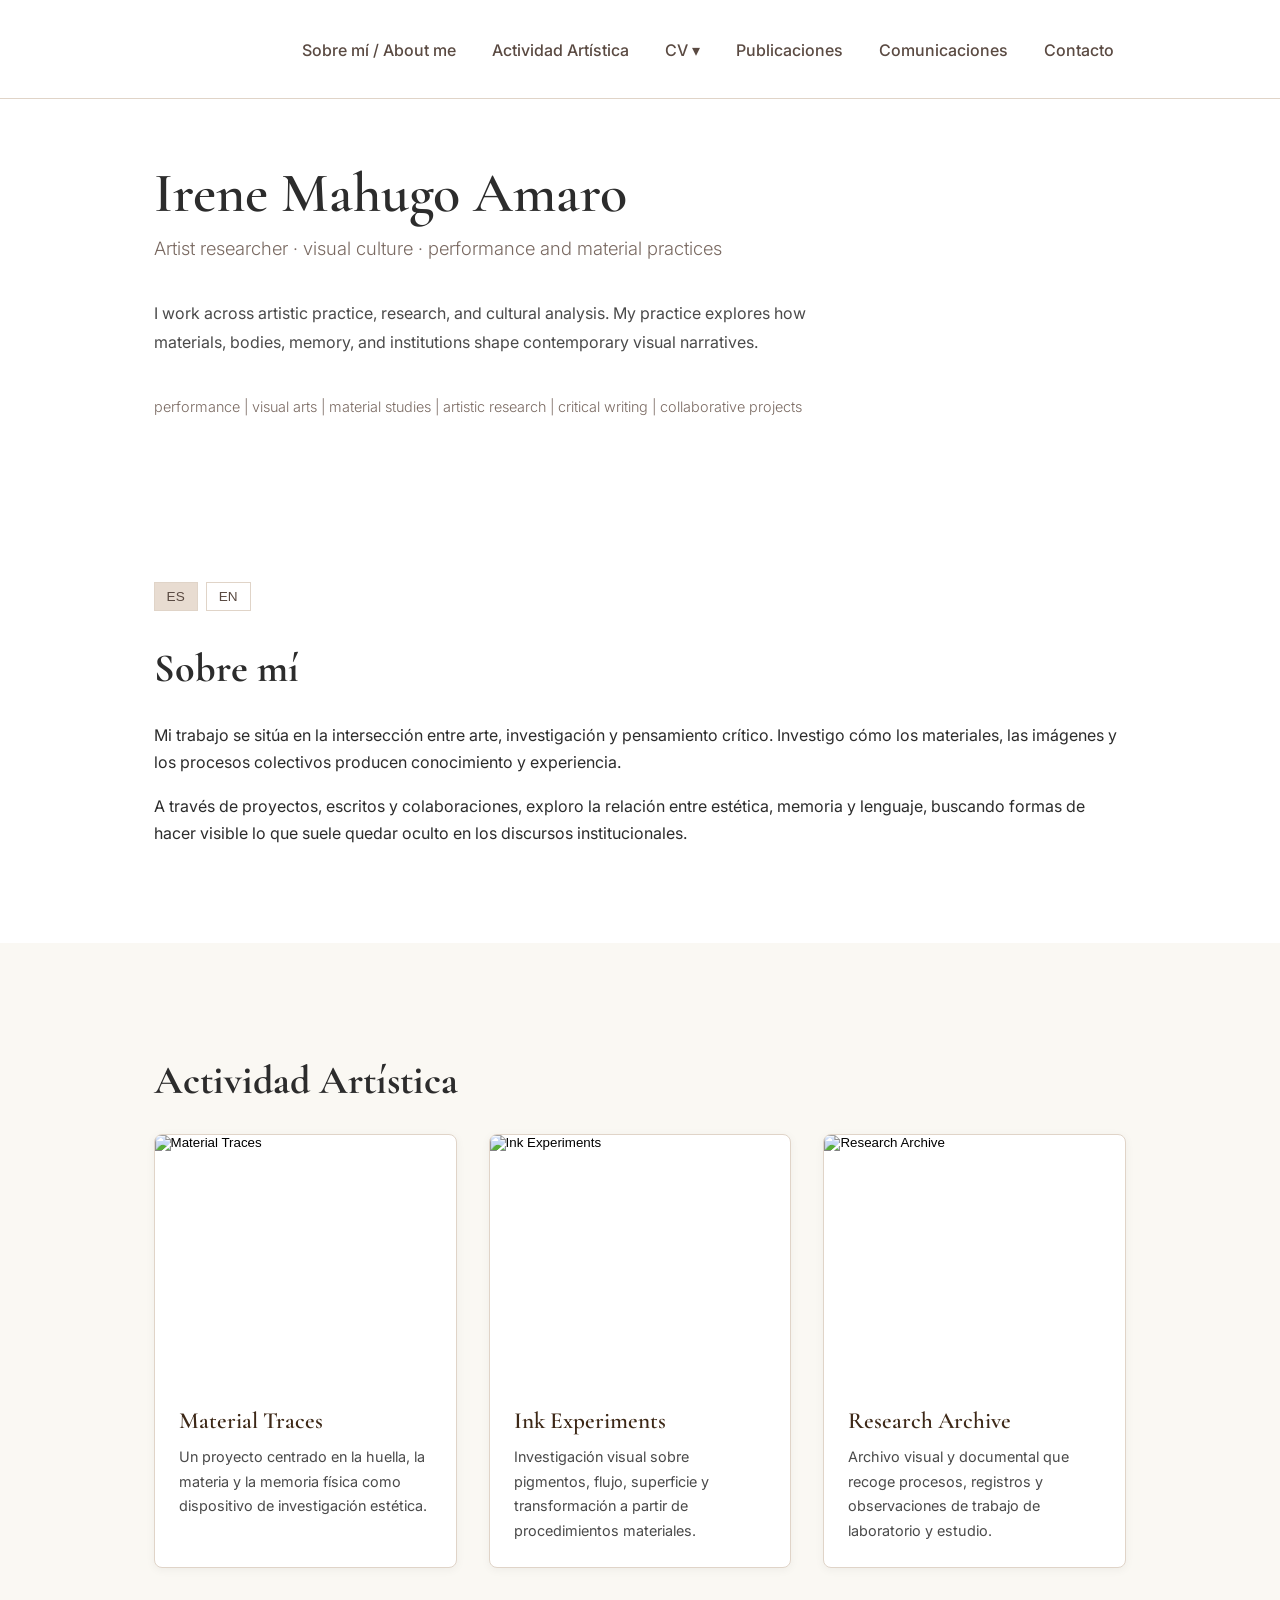
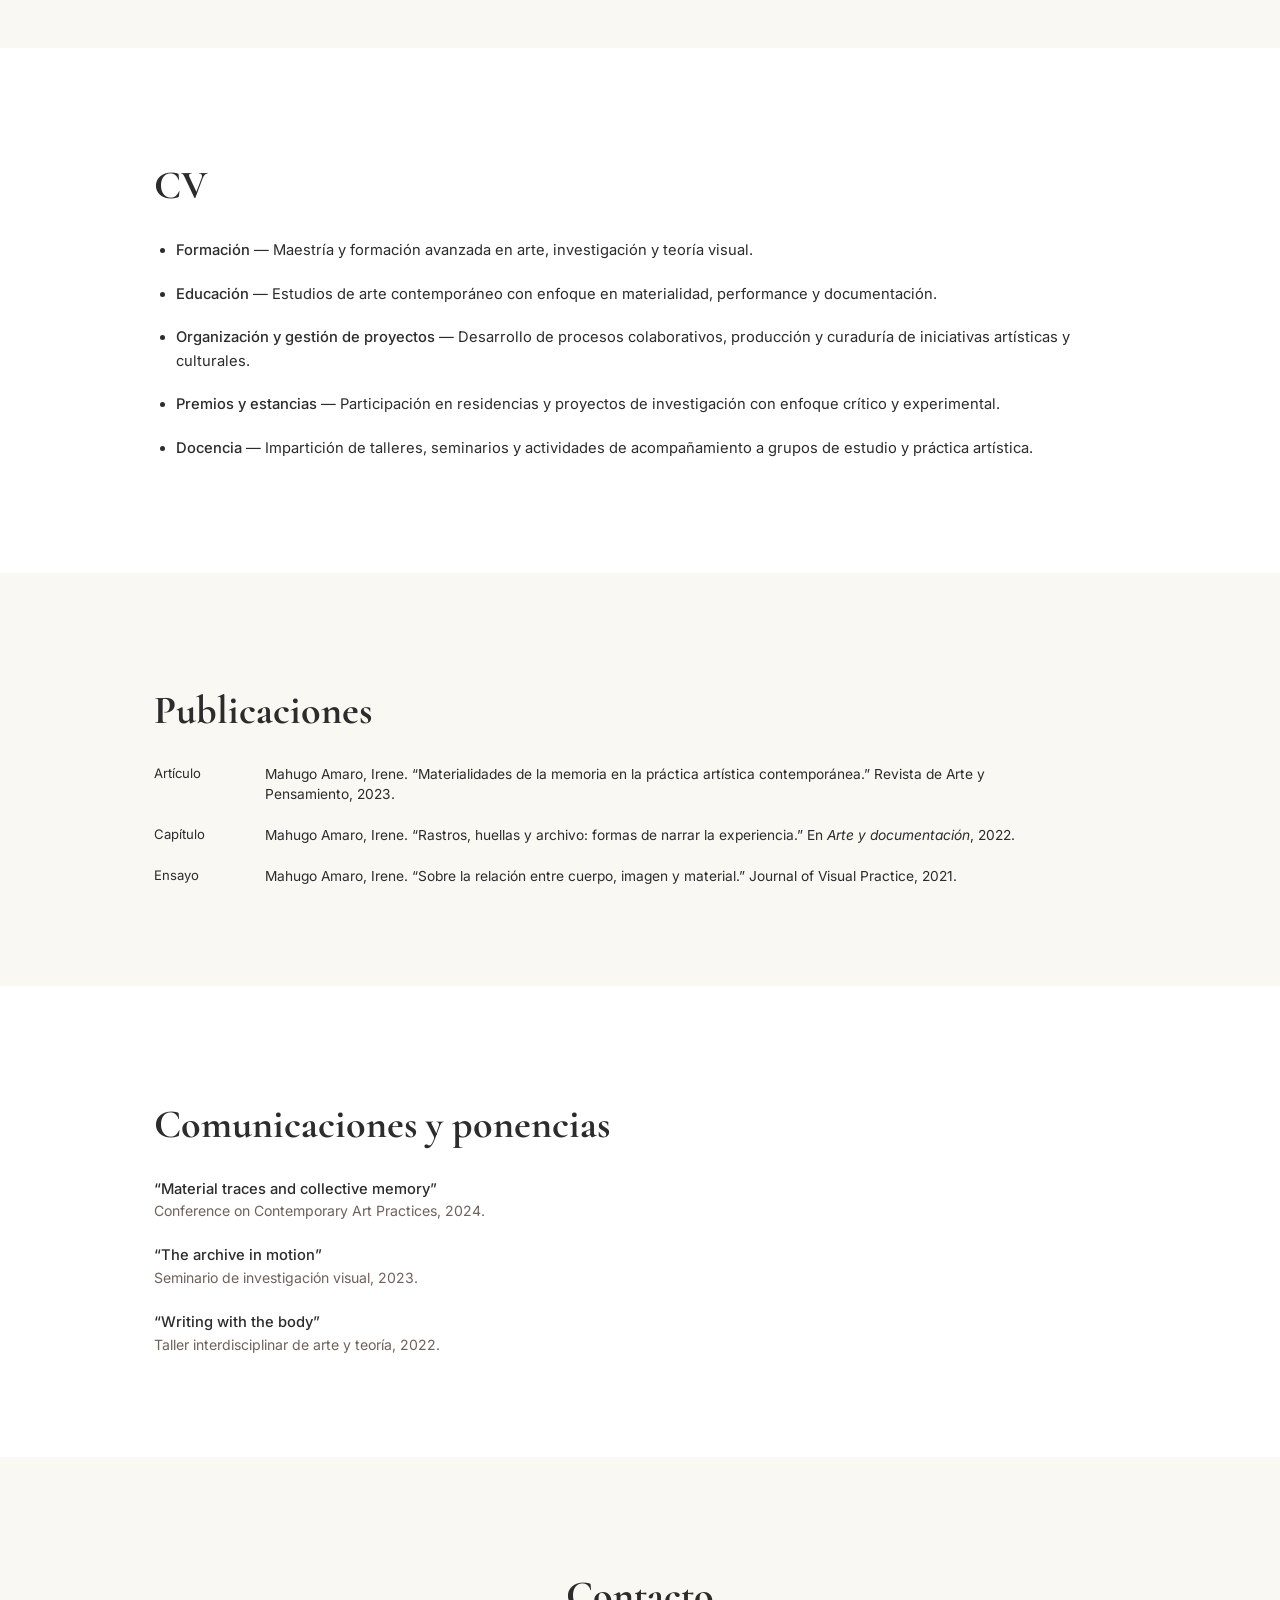
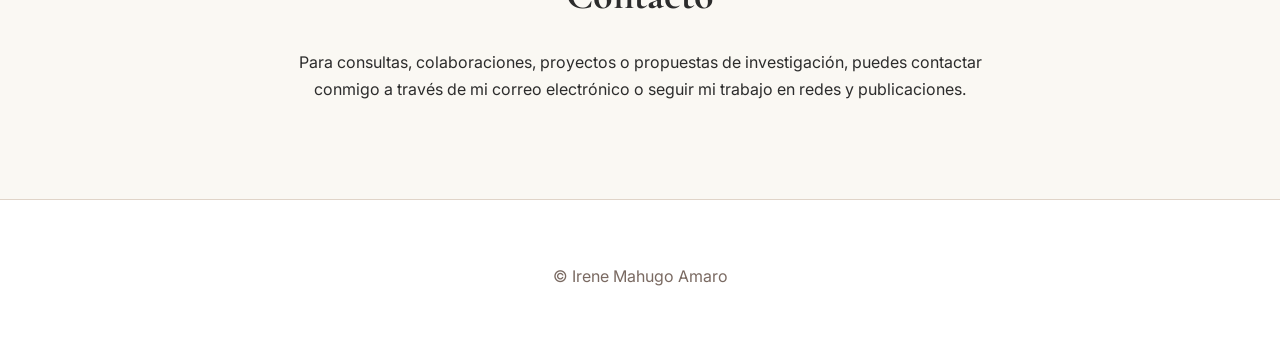
==== commit 6c75e645: "Restore the original page structure and styling exactly as previously committed." ====
--- a/index.html
+++ b/index.html
@@ -1,223 +1,1212 @@
 <!DOCTYPE html>
 <html lang="es">
-  <head>
-    <meta charset="UTF-8" />
-    <meta name="viewport" content="width=device-width, initial-scale=1.0" />
+    
+<head>
+    
+    <meta charset="UTF-8">
+    <meta name="viewport" content="width=device-width, initial-scale=1.0">
+
     <title>Irene Mahugo Amaro</title>
-    <meta name="description" content="Personal website" />
-    <meta property="og:title" content="Irene Mahugo Amaro | Personal website" />
-    <meta property="og:description" content="Personal website" />
-    <meta property="og:type" content="website" />
-    <meta property="og:url" content="https://irene-mahugo-amaro.github.io/" />
-    <link rel="icon" type="image/png" href="images/ojo.png" />
-    <link rel="preconnect" href="https://fonts.googleapis.com" />
-    <link rel="preconnect" href="https://fonts.gstatic.com" crossorigin />
-    <link href="https://fonts.googleapis.com/css2?family=Cormorant+Garamond:wght@400;600&family=Inter:wght@300;400;500&display=swap" rel="stylesheet" />
-    <link rel="stylesheet" href="styles.css" />
-  </head>
-
-  <body>
-    <a class="skip-link" href="#main-content">Saltar al contenido</a>
+
+    <link rel="icon" type="image/png" href="images/ojo.png">
+
+    <meta name="description"
+          content="Personal website">
+
+    <meta property="og:title"
+          content="Irene Mahugo Amaro | Personal website">
+
+    <meta property="og:description"
+          content="Personal website">
+
+    <meta property="og:type" content="website">
+
+    <meta property="og:url"
+          content="https://irene-mahugo-amaro.github.io/">
+
+    <link href="https://fonts.googleapis.com/css2?family=Cormorant+Garamond:wght@400;600&family=Inter:wght@300;400;500&display=swap" rel="stylesheet">
+
+<style>
+    /* =========================================================
+       BASE
+       ========================================================= */
+
+    body {
+        margin: 0;
+        font-family: 'Inter', sans-serif;
+        background: #ffffff;
+        color: #2c2c2c;
+    }
+
+
+    /* =========================================================
+       NAVEGACIÓN
+       ========================================================= */
+
+    .site-header {
+        padding: 40px 12% 20px;
+        background: #ffffff;
+        border-bottom: 1px solid #e0d4c8;
+    }
+
+    .navbar {
+        display: flex;
+        gap: 18px;
+        align-items: center;
+        justify-content: flex-end;
+        margin-bottom: 18px;
+    }
+
+    .navbar ul {
+        list-style: none;
+        margin: 0;
+        padding: 0;
+        display: flex;
+        gap: 12px;
+        align-items: center;
+    }
+
+    .navbar a {
+        text-decoration: none;
+        color: #5a4a42;
+        padding: 8px 12px;
+        border-radius: 6px;
+        font-weight: 500;
+        transition: 0.2s;
+    }
+
+    .navbar a:hover,
+    .navbar a:focus-visible {
+        background: #e8dcd1;
+        color: #3d2817;
+    }
+
+    .nav-item {
+        position: relative;
+    }
+
+    .navbar .archivo-crip {
+    border-bottom: 1px solid #5a4a42;
+    }
+    
+    .dropdown-content {
+        display: none;
+        position: absolute;
+        top: calc(100% + 6px);
+        left: 0;
+        background: #ffffff;
+        box-shadow: 0 6px 18px rgba(0, 0, 0, 0.1);
+        border-radius: 8px;
+        padding: 8px 6px;
+        min-width: 220px;
+        z-index: 100;
+        border: 1px solid #e0d4c8;
+    }
+
+    .dropdown-content a {
+        display: block;
+        padding: 10px 14px;
+        color: #5a4a42;
+        transition: 0.2s;
+    }
+
+    .dropdown-content a:hover,
+    .dropdown-content a:focus-visible {
+        background: #f5ede4;
+        color: #3d2817;
+    }
+
+    .nav-item:hover .dropdown-content,
+    .nav-item:focus-within .dropdown-content {
+        display: block;
+    }
+
+
+    /* =========================================================
+       CABECERA / PRESENTACIÓN
+       ========================================================= */
+
+    header {
+        padding: 40px 12% 60px;
+        background: #ffffff;
+        display: flex;
+        flex-direction: column;
+        justify-content: flex-start;
+    }
+
+    h1 {
+        font-family: 'Cormorant Garamond', serif;
+        font-size: 3.5rem;
+        font-weight: 600;
+        margin: 20px 0 10px;
+        color: #2c2c2c;
+    }
+
+    .subtitulo {
+        font-size: 1.15rem;
+        color: #7a6a62;
+        margin-bottom: 24px;
+        font-weight: 300;
+    }
+
+    .descripcion {
+        max-width: 700px;
+        font-size: 1rem;
+        line-height: 1.8;
+        margin-bottom: 24px;
+        color: #4a4a4a;
+    }
+
+    .keywords {
+        max-width: 700px;
+        font-size: 0.9rem;
+        color: #7a6a62;
+        margin-bottom: 24px;
+        line-height: 1.6;
+        font-weight: 300;
+    }
+
+
+    /* =========================================================
+       SECCIONES
+       ========================================================= */
+
+    section {
+        padding: 80px 12%;
+    }
+
+    section:nth-child(odd) {
+        background: #ffffff;
+    }
+
+    section:nth-child(even) {
+        background: #faf8f3;
+    }
+
+    h2 {
+        font-family: 'Cormorant Garamond', serif;
+        font-size: 2.5rem;
+        margin-bottom: 30px;
+        color: #2c2c2c;
+    }
+
+    h3 {
+        font-family: 'Cormorant Garamond', serif;
+        font-size: 1.5rem;
+        font-weight: 600;
+        margin-top: 42px;
+        margin-bottom: 20px;
+        color: #3d2817;
+    }
+
+    section p {
+        line-height: 1.7;
+    }
+
+    /*
+       Anchura de lectura para textos académicos.
+       Evita que los textos se extiendan demasiado
+       en pantallas grandes.
+    */
+    section > p,
+    #cv ul,
+    .publicaciones,
+    .comunicaciones {
+        max-width: 900px;
+    }
+
+
+    /* =========================================================
+       PRESENTACIÓN / TEXTO
+       ========================================================= */
+
+    /* =========================================================
+   TARJETAS — ACTIVIDAD ARTÍSTICA
+   ========================================================= */
+
+.tarjetas {
+    display: grid;
+    grid-template-columns: repeat(auto-fit, minmax(280px, 1fr));
+    gap: 32px;
+}
+
+.tarjeta { 
+    background: #ffffff; 
+    border: 1px solid #e0d4c8; 
+    border-radius: 8px; 
+    overflow: hidden; 
+    box-shadow: 0 2px 10px rgba(0, 0, 0, 0.05); 
+    transition: 0.3s; padding: 0; 
+}
+
+.tarjeta:hover { 
+    box-shadow: 0 6px 18px rgba(0, 0, 0, 0.09); 
+    transform: translateY(-2px); 
+} 
+
+.tarjeta img { 
+    width: 100%; 
+    height: 250px; 
+    object-fit: cover; 
+    display: block; 
+    border-radius: 0; 
+    margin: 0; 
+} 
+    
+.tarjeta h3 { 
+    margin: 22px 24px 10px; 
+    font-size: 1.45rem; 
+} 
+    
+.tarjeta p { 
+    margin: 0 24px 24px; 
+    font-size: 0.9rem; 
+    line-height: 1.7; 
+    color: #4a4a4a; 
+}
+
+    /* =========================================================
+       PUBLICACIONES
+       ========================================================= */
+
+    .publicaciones {
+        width: 100%;
+    }
+
+    .publicacion {
+        display: grid;
+        grid-template-columns: 95px 1fr;
+        gap: 16px;
+        margin-bottom: 20px;
+    }
+
+    .tipo-publicacion {
+        font-weight: normal;
+        font-size: 0.82rem;
+        line-height: 1.45;
+    }
+
+    .referencia {
+        font-size: 0.86rem;
+        line-height: 1.5;
+    }
+
+
+    /* =========================================================
+       CURRÍCULUM
+       ========================================================= */
+
+    #cv ul {
+        margin-top: 0;
+        margin-bottom: 32px;
+        padding-left: 22px;
+    }
+
+    #cv li {
+        font-size: 0.92rem;
+        line-height: 1.6;
+        margin-bottom: 20px;
+    }
+
+    #cv li strong {
+        font-weight: 500;
+    }
+
+
+    /* =========================================================
+       COMUNICACIONES Y PONENCIAS
+       ========================================================= */
+
+    .comunicaciones {
+        max-width: 900px;
+    }
+
+    .comunicacion {
+        margin-bottom: 22px;
+    }
+
+    .comunicacion-titulo {
+        font-size: 0.92rem;
+        line-height: 1.55;
+        font-weight: 500;
+    }
+
+    .comunicacion-evento {
+        font-size: 0.88rem;
+        line-height: 1.55;
+        color: #6f625b;
+    }
+
+
+    /* =========================================================
+       CARRUSEL / DESTACADOS
+       ========================================================= */
+
+    .carousel-container {
+        position: relative;
+        width: 100%;
+        height: 500px;
+        overflow: hidden;
+        background: #f5ede4;
+    }
+
+    .carousel-wrapper {
+        position: relative;
+        width: 100%;
+        height: 100%;
+    }
+
+    .carousel-slide {
+        position: absolute;
+        inset: 0;
+        width: 100%;
+        height: 100%;
+        opacity: 0;
+        transition: opacity 1s ease-in-out;
+        pointer-events: none;
+    }
+
+    .carousel-slide.active {
+        opacity: 1;
+        pointer-events: auto;
+    }
+
+    .carousel-slide img {
+        width: 100%;
+        height: 100%;
+        object-fit: cover;
+        display: block;
+    }
+
+/* =========================================================
+   MARCA DE AGUA — FOTOGRAFÍA
+   ========================================================= */
+
+.marca-agua {
+    position: absolute;
+
+    left: 24px;
+    bottom: 24px;
+
+    z-index: 5;
+
+    font-family: 'Inter', sans-serif;
+    font-size: 0.75rem;
+    font-weight: 400;
+    letter-spacing: 0.04em;
+
+    color: rgba(255, 255, 255, 0.85);
+
+    text-shadow:
+        0 1px 3px rgba(0, 0, 0, 0.45);
+
+    pointer-events: none;
+}
+
+    .carousel-controls {
+        position: absolute;
+        bottom: 20px;
+        right: 40px;
+        display: flex;
+        gap: 12px;
+        z-index: 10;
+    }
+
+    .carousel-dot {
+        width: 12px;
+        height: 12px;
+        border: 0;
+        padding: 0;
+        border-radius: 50%;
+        background: rgba(255, 255, 255, 0.5);
+        cursor: pointer;
+        transition: 0.3s;
+    }
+
+    .carousel-dot.active {
+        background: #ffffff;
+    }
+
+    .carousel-dot:hover,
+    .carousel-dot:focus-visible {
+        background: rgba(255, 255, 255, 0.8);
+        outline: 2px solid rgba(255, 255, 255, 0.8);
+        outline-offset: 3px;
+    }
+
+/* =========================================================
+   IDIOMA - SOBRE MÍ ABOUT ME
+   ========================================================= */
+
+.idioma-tabs{
+    display:flex;
+    gap:8px;
+    margin-bottom:30px;
+}
+
+.idioma-tabs button{
+    border:1px solid #e0d4c8;
+    background:white;
+    padding:6px 12px;
+    cursor:pointer;
+    color:#5a4a42;
+    font-size:0.85rem;
+}
+
+.idioma-tabs button.tab-activa{
+    background:#e8dcd1;
+}
+
+.idioma-contenido{
+    display:none;
+}
+
+.idioma-contenido.activo{
+    display:block;
+}
+
+    /* =========================================================
+   CONTACTO
+   ========================================================= */
+
+#contacto {
+    text-align: center;
+}
+
+#contacto p {
+    max-width: 700px;
+    margin-left: auto;
+    margin-right: auto;
+    font-size: 1rem;
+    line-height: 1.7;
+}
+
+    /* =========================================================
+       ENLACES Y ACCESIBILIDAD
+       ========================================================= */
+
+    a {
+        color: #5a4a42;
+    }
+
+    a:focus-visible {
+        outline: 2px solid #7a6a62;
+        outline-offset: 3px;
+        border-radius: 3px;
+    }
+
+
+    /* =========================================================
+       FOOTER
+       ========================================================= */
+
+    footer {
+        padding: 50px 12%;
+        text-align: center;
+        color: #7a6a62;
+        background: #ffffff;
+        border-top: 1px solid #e0d4c8;
+    }
+
+
+    /* =========================================================
+       RESPONSIVE — TABLET Y MÓVIL
+       ========================================================= */
+
+    @media (max-width: 800px) {
+
+        /* Cabecera */
+        .site-header {
+            padding: 25px 6% 15px;
+        }
+
+        /* Navegación */
+        .navbar {
+            justify-content: flex-start;
+        }
+
+        .navbar ul {
+            flex-wrap: wrap;
+        }
+
+        /* Presentación */
+        header {
+            padding: 30px 6% 40px;
+        }
+
+        h1 {
+            font-size: 2.5rem;
+        }
+
+        h2 {
+            font-size: 2.1rem;
+        }
+
+        /* Secciones */
+        section {
+            padding: 40px 6%;
+        }
+
+        /* Carrusel */
+        .carousel-container {
+            height: 300px;
+        }
+
+        /* Publicaciones */
+        .publicacion {
+            grid-template-columns: 80px 1fr;
+        }
+
+        .tipo-publicacion {
+            font-size: 0.78rem;
+        }
+
+        .referencia {
+            font-size: 0.82rem;
+        }
+
+        /* Footer */
+        footer {
+            padding: 40px 6%;
+        }
+    }
+
+
+    /* =========================================================
+       MÓVILES PEQUEÑOS
+       ========================================================= */
+
+    @media (max-width: 600px) {
+
+        /* Publicaciones en una sola columna */
+        .publicacion {
+            grid-template-columns: 1fr;
+            gap: 4px;
+        }
+
+        .tipo-publicacion {
+            font-size: 0.8rem;
+            text-transform: uppercase;
+            letter-spacing: 0.03em;
+        }
+
+        /* Textos académicos */
+        .comunicacion-titulo {
+            font-size: 0.9rem;
+        }
+
+        .comunicacion-evento {
+            font-size: 0.84rem;
+        }
+
+        /* Carrusel */
+        .carousel-controls {
+            right: 20px;
+            bottom: 15px;
+        }
+
+        @media (max-width: 600px) {
+
+    .marca-agua {
+        left: 15px;
+        bottom: 15px;
+        font-size: 0.68rem;
+    }
+
+}
+}
+
+/* =========================================================
+   VENTANA EMERGENTE DE PROYECTO
+   ========================================================= */
+
+.modal-proyecto {
+    position: fixed;
+    inset: 0;
+    z-index: 1000;
+
+    display: flex;
+    align-items: center;
+    justify-content: center;
+
+    padding: 40px;
+
+    background: rgba(0, 0, 0, 0.72);
+
+    opacity: 0;
+    visibility: hidden;
+
+    transition:
+        opacity 0.35s ease,
+        visibility 0.35s ease;
+}
+
+
+.modal-proyecto.activo {
+    opacity: 1;
+    visibility: visible;
+}
+
+
+/* Contenedor blanco */
+
+.modal-contenido {
+    position: relative;
+
+    width: min(1100px, 100%);
+    max-height: 90vh;
+
+    overflow-y: auto;
+
+    background: #fff;
+
+    padding: 50px;
+
+    transform: translateY(20px);
+
+    transition: transform 0.35s ease;
+}
+
+
+.modal-proyecto.activo .modal-contenido {
+    transform: translateY(0);
+}
+
+
+/* Botón cerrar */
+
+.modal-cerrar {
+    position: absolute;
+
+    top: 18px;
+    right: 22px;
+
+    width: 42px;
+    height: 42px;
+
+    border: none;
+    background: transparent;
+
+    font-size: 32px;
+    font-weight: 300;
+
+    line-height: 1;
+
+    cursor: pointer;
+
+    color: #222;
+
+    z-index: 2;
+}
+
+.modal-cerrar:hover {
+    opacity: 0.5;
+}
+
+
+/* Distribución interior */
+
+.modal-grid {
+    display: grid;
+
+    grid-template-columns: 1.2fr 1fr;
+
+    gap: 50px;
+
+    align-items: start;
+}
+
+
+/* Imagen principal */
+
+.modal-imagen-principal {
+    display: block;
+
+    width: 100%;
+    height: auto;
+
+    object-fit: cover;
+}
+
+
+/* Galería de miniaturas */
+
+.modal-galeria {
+    display: flex;
+
+    gap: 10px;
+
+    margin-top: 12px;
+
+    flex-wrap: wrap;
+}
+
+
+.modal-galeria img {
+    width: 80px;
+    height: 60px;
+
+    object-fit: cover;
+
+    cursor: pointer;
+
+    opacity: 0.65;
+
+    transition: opacity 0.2s ease;
+}
+
+
+.modal-galeria img:hover {
+    opacity: 1;
+}
+
+
+/* Texto */
+
+.modal-texto {
+    padding-top: 5px;
+}
+
+
+.modal-etiqueta {
+    margin: 0 0 15px;
+
+    font-family: "Inter", sans-serif;
+
+    font-size: 11px;
+
+    letter-spacing: 0.16em;
+
+    text-transform: uppercase;
+
+    color: #777;
+}
+
+
+.modal-texto h2 {
+    margin: 0 0 25px;
+
+    font-family: "Cormorant Garamond", serif;
+
+    font-size: clamp(38px, 5vw, 58px);
+
+    font-weight: 400;
+
+    line-height: 0.95;
+}
+
+
+.modal-descripcion {
+    margin-bottom: 18px;
+
+    font-size: 15px;
+
+    line-height: 1.7;
+
+    color: #444;
+}
+
+
+/* Información */
+
+.modal-datos {
+    margin-top: 35px;
+
+    padding-top: 25px;
+
+    border-top: 1px solid #ddd;
+}
+
+
+.modal-datos div {
+    margin-bottom: 18px;
+}
+
+
+.modal-datos span {
+    display: block;
+
+    margin-bottom: 4px;
+
+    font-size: 10px;
+
+    letter-spacing: 0.14em;
+
+    text-transform: uppercase;
+
+    color: #888;
+}
+
+
+.modal-datos p {
+    margin: 0;
+
+    font-size: 14px;
+}
+
+
+/* Enlace */
+
+.modal-enlace {
+    display: inline-block;
+
+    margin-top: 25px;
+
+    font-size: 12px;
+
+    letter-spacing: 0.08em;
+
+    text-decoration: none;
+
+    color: #111;
+
+    border-bottom: 1px solid #111;
+
+    padding-bottom: 3px;
+}
+
+.modal-enlace:hover {
+    opacity: 0.5;
+}
+
+
+/* Botón de la tarjeta */
+
+.tarjeta-boton {
+    display: block;
+
+    width: 100%;
+
+    padding: 0;
+
+    margin: 0;
+
+    border: none;
+
+    background: none;
+
+    cursor: pointer;
+
+    text-align: left;
+}
+
+
+.tarjeta-boton img {
+    display: block;
+    width: 100%;
+    height: 250px;
+    object-fit: cover;
+    transition: transform 0.4s ease;
+}
+
+
+.tarjeta-boton:hover img {
+    transform: scale(1.015);
+}
+
+
+/* Evitar scroll de la página cuando el modal está abierto */
+
+body.modal-abierto {
+    overflow: hidden;
+}
+
+
+/* =========================================================
+   RESPONSIVE
+   ========================================================= */
+
+@media (max-width: 800px) {
+
+    .modal-proyecto {
+        padding: 20px;
+    }
+
+    .modal-contenido {
+        padding: 35px 25px;
+    }
+
+    .modal-grid {
+        grid-template-columns: 1fr;
+
+        gap: 30px;
+    }
+
+}
+
+
+@media (max-width: 600px) {
+
+    .modal-proyecto {
+        padding: 0;
+    }
+
+    .modal-contenido {
+        width: 100%;
+        height: 100%;
+        max-height: 100vh;
+
+        padding: 60px 20px 30px;
+    }
+
+    .modal-cerrar {
+        top: 15px;
+        right: 15px;
+    }
+
+}
+
+    /* =========================================================
+       REDUCCIÓN DE MOVIMIENTO
+       ========================================================= */
+
+    @media (prefers-reduced-motion: reduce) {
+
+        *,
+        *::before,
+        *::after {
+            scroll-behavior: auto !important;
+            transition-duration: 0.01ms !important;
+            animation-duration: 0.01ms !important;
+            animation-iteration-count: 1 !important;
+        }
+    }
+
+</style>
+    
+</head>
+
+    
+<body>
 
     <header class="site-header">
-      <nav class="navbar" aria-label="Navegación principal">
-        <ul>
-          <li class="nav-item"><a href="#sobremi">Sobre mí / About me</a></li>
-          <li class="nav-item"><a href="#artistica">Actividad Artística</a></li>
-          <li class="nav-item">
-            <button class="nav-trigger" type="button" aria-expanded="false" aria-haspopup="true">CV ▾</button>
-            <div class="dropdown-content" role="menu" aria-label="CV subsecciones">
-              <a href="#education" role="menuitem">Formación</a>
-              <a href="#project-organization" role="menuitem">Organización y Gestión de Proyectos</a>
-              <a href="#awards" role="menuitem">Premios y Estancias de Investigación</a>
-              <a href="#teaching" role="menuitem">Docencia</a>
-            </div>
-          </li>
-          <li class="nav-item"><a href="#publicaciones">Publicaciones</a></li>
-          <li class="nav-item"><a href="#comunicaciones">Comunicaciones</a></li>
-          <li class="nav-item"><a href="#contacto">Contacto</a></li>
-        </ul>
-      </nav>
+
+        <nav class="navbar" aria-label="Navegación principal">
+            <ul>
+                <li class="nav-item">
+                    <a href="#sobremi">Sobre mí / About me</a>
+                </li>
+
+                <li class="nav-item">
+                    <a href="#artistica">Actividad Artística</a>
+                </li>
+
+                <li class="nav-item">
+                    <a href="#cv" aria-haspopup="true">CV ▾</a>
+                    <div class="dropdown-content" role="menu" aria-label="CV subsecciones">
+                        <a href="#education" role="menuitem">Formación</a>
+                        <a href="#project-organization" role="menuitem">Organización y Gestión de Proyectos</a>
+                        <a href="#awards" role="menuitem">Premios y Estancias de Investigación</a>
+                        <a href="#teaching" role="menuitem">Docencia</a>
+                    </div>
+                </li>
+
+                <li class="nav-item">
+                    <a href="#publicaciones">Publicaciones</a>
+                </li>
+
+                <li class="nav-item">
+                    <a href="#comunicaciones">Comunicaciones</a>
+                </li>
+
+                <li class="nav-item">
+                    <a href="#contacto">Contacto</a>
+                </li>
+            </ul>
+        </nav>
     </header>
 
-    <header class="masthead">
-      <div class="masthead-content">
+    <header>
         <h1>Irene Mahugo Amaro</h1>
         <div class="subtitulo">Artist researcher · visual culture · performance and material practices</div>
-        <p class="descripcion">
-          I work across artistic practice, research, and cultural analysis. My practice explores how materials, bodies,
-          memory, and institutions shape contemporary visual narratives.
-        </p>
-        <p class="keywords">
-          performance | visual arts | material studies | artistic research | critical writing | collaborative projects
-        </p>
-      </div>
+        <p class="descripcion">I work across artistic practice, research, and cultural analysis. My practice explores how materials, bodies, memory, and institutions shape contemporary visual narratives.</p>
+        <p class="keywords">performance | visual arts | material studies | artistic research | critical writing | collaborative projects</p>
     </header>
 
-    <main id="main-content">
-      <section id="sobremi">
-        <div class="idioma-tabs" aria-label="Selector de idioma">
-          <button type="button" class="tab-activa" data-target="es" aria-selected="true">ES</button>
-          <button type="button" data-target="en" aria-selected="false">EN</button>
+    <main>
+        <section id="sobremi">
+            <div class="idioma-tabs">
+                <button type="button" class="tab-activa" data-tab="es">ES</button>
+                <button type="button" data-tab="en">EN</button>
+            </div>
+
+            <div id="es" class="idioma-contenido activo">
+                <h2>Sobre mí</h2>
+                <p>Mi trabajo se sitúa en la intersección entre arte, investigación y pensamiento crítico. Investigo cómo los materiales, las imágenes y los procesos colectivos producen conocimiento y experiencia.</p>
+                <p>A través de proyectos, escritos y colaboraciones, exploro la relación entre estética, memoria y lenguaje, buscando formas de hacer visible lo que suele quedar oculto en los discursos institucionales.</p>
+            </div>
+
+            <div id="en" class="idioma-contenido">
+                <h2>About me</h2>
+                <p>My work sits at the intersection of art, research, and critical thinking. I investigate how materials, images, and collective processes generate knowledge and lived experience.</p>
+                <p>Through projects, writing, and collaborations, I explore the relationship between aesthetics, memory, and language, seeking ways to make visible what often remains hidden within institutional discourse.</p>
+            </div>
+        </section>
+
+        <section id="artistica">
+            <h2>Actividad Artística</h2>
+            <div class="tarjetas">
+                <article class="tarjeta">
+                    <button class="tarjeta-boton" type="button" aria-label="Abrir proyecto Material Traces">
+                        <img src="https://images.unsplash.com/photo-1516321318423-f06f85e504b3?auto=format&fit=crop&w=1200&q=80" alt="Material Traces">
+                    </button>
+                    <h3>Material Traces</h3>
+                    <p>Un proyecto centrado en la huella, la materia y la memoria física como dispositivo de investigación estética.</p>
+                </article>
+
+                <article class="tarjeta">
+                    <button class="tarjeta-boton" type="button" aria-label="Abrir proyecto Ink Experiments">
+                        <img src="https://images.unsplash.com/photo-1460661419201-fd4cecdf8a8b?auto=format&fit=crop&w=1200&q=80" alt="Ink Experiments">
+                    </button>
+                    <h3>Ink Experiments</h3>
+                    <p>Investigación visual sobre pigmentos, flujo, superficie y transformación a partir de procedimientos materiales.</p>
+                </article>
+
+                <article class="tarjeta">
+                    <button class="tarjeta-boton" type="button" aria-label="Abrir proyecto Research Archive">
+                        <img src="https://images.unsplash.com/photo-1493246507139-91e8fad9978e?auto=format&fit=crop&w=1200&q=80" alt="Research Archive">
+                    </button>
+                    <h3>Research Archive</h3>
+                    <p>Archivo visual y documental que recoge procesos, registros y observaciones de trabajo de laboratorio y estudio.</p>
+                </article>
+            </div>
+        </section>
+
+        <section id="cv">
+            <h2>CV</h2>
+            <ul>
+                <li><strong>Formación</strong> — Maestría y formación avanzada en arte, investigación y teoría visual.</li>
+                <li id="education"><strong>Educación</strong> — Estudios de arte contemporáneo con enfoque en materialidad, performance y documentación.</li>
+                <li id="project-organization"><strong>Organización y gestión de proyectos</strong> — Desarrollo de procesos colaborativos, producción y curaduría de iniciativas artísticas y culturales.</li>
+                <li id="awards"><strong>Premios y estancias</strong> — Participación en residencias y proyectos de investigación con enfoque crítico y experimental.</li>
+                <li id="teaching"><strong>Docencia</strong> — Impartición de talleres, seminarios y actividades de acompañamiento a grupos de estudio y práctica artística.</li>
+            </ul>
+        </section>
+
+        <section id="publicaciones">
+            <h2>Publicaciones</h2>
+            <div class="publicaciones">
+                <div class="publicacion">
+                    <div class="tipo-publicacion">Artículo</div>
+                    <div class="referencia">Mahugo Amaro, Irene. “Materialidades de la memoria en la práctica artística contemporánea.” Revista de Arte y Pensamiento, 2023.</div>
+                </div>
+                <div class="publicacion">
+                    <div class="tipo-publicacion">Capítulo</div>
+                    <div class="referencia">Mahugo Amaro, Irene. “Rastros, huellas y archivo: formas de narrar la experiencia.” En <em>Arte y documentación</em>, 2022.</div>
+                </div>
+                <div class="publicacion">
+                    <div class="tipo-publicacion">Ensayo</div>
+                    <div class="referencia">Mahugo Amaro, Irene. “Sobre la relación entre cuerpo, imagen y material.” Journal of Visual Practice, 2021.</div>
+                </div>
+            </div>
+        </section>
+
+        <section id="comunicaciones">
+            <h2>Comunicaciones y ponencias</h2>
+            <div class="comunicaciones">
+                <div class="comunicacion">
+                    <div class="comunicacion-titulo">“Material traces and collective memory”</div>
+                    <div class="comunicacion-evento">Conference on Contemporary Art Practices, 2024.</div>
+                </div>
+                <div class="comunicacion">
+                    <div class="comunicacion-titulo">“The archive in motion”</div>
+                    <div class="comunicacion-evento">Seminario de investigación visual, 2023.</div>
+                </div>
+                <div class="comunicacion">
+                    <div class="comunicacion-titulo">“Writing with the body”</div>
+                    <div class="comunicacion-evento">Taller interdisciplinar de arte y teoría, 2022.</div>
+                </div>
+            </div>
+        </section>
+
+        <section id="contacto">
+            <h2>Contacto</h2>
+            <p>Para consultas, colaboraciones, proyectos o propuestas de investigación, puedes contactar conmigo a través de mi correo electrónico o seguir mi trabajo en redes y publicaciones.</p>
+        </section>
+    </main>
+
+    <footer>
+        <p>© Irene Mahugo Amaro</p>
+    </footer>
+
+    <div class="modal-proyecto" aria-hidden="true">
+        <div class="modal-contenido" role="dialog" aria-modal="true">
+            <button class="modal-cerrar" type="button" aria-label="Cerrar modal">×</button>
+            <div class="modal-grid">
+                <div>
+                    <img class="modal-imagen-principal" src="https://images.unsplash.com/photo-1516321318423-f06f85e504b3?auto=format&fit=crop&w=1200&q=80" alt="Proyecto destacado">
+                    <div class="modal-galeria">
+                        <img src="https://images.unsplash.com/photo-1516321318423-f06f85e504b3?auto=format&fit=crop&w=300&q=80" alt="Detalle 1">
+                        <img src="https://images.unsplash.com/photo-1460661419201-fd4cecdf8a8b?auto=format&fit=crop&w=300&q=80" alt="Detalle 2">
+                        <img src="https://images.unsplash.com/photo-1493246507139-91e8fad9978e?auto=format&fit=crop&w=300&q=80" alt="Detalle 3">
+                    </div>
+                </div>
+
+                <div class="modal-texto">
+                    <p class="modal-etiqueta">Project</p>
+                    <h2>Material Traces</h2>
+                    <p class="modal-descripcion">A project exploring how memory is inscribed in materials and transformed through repetitive, embodied processes. It combines visual documentation, material studies, and research practice to map the traces left by time, gesture, and context.</p>
+
+                    <div class="modal-datos">
+                        <div>
+                            <span>Year</span>
+                            <p>2024</p>
+                        </div>
+                        <div>
+                            <span>Medium</span>
+                            <p>Installation, documentation, research archive</p>
+                        </div>
+                        <div>
+                            <span>Context</span>
+                            <p>Artistic research and collaborative practice</p>
+                        </div>
+                    </div>
+
+                    <a class="modal-enlace" href="#artistica">Volver a la galería</a>
+                </div>
+            </div>
         </div>
-
-        <div id="es" class="idioma-contenido activo" aria-live="polite">
-          <h2>Sobre mí</h2>
-          <p>
-            Mi trabajo se sitúa en la intersección entre arte, investigación y pensamiento crítico. Investigo cómo los
-            materiales, las imágenes y los procesos colectivos producen conocimiento y experiencia.
-          </p>
-          <p>
-            A través de proyectos, escritos y colaboraciones, exploro la relación entre estética, memoria y lenguaje,
-            buscando formas de hacer visible lo que suele quedar oculto en los discursos institucionales.
-          </p>
-        </div>
-
-        <div id="en" class="idioma-contenido" hidden>
-          <h2>About me</h2>
-          <p>
-            My work sits at the intersection of art, research, and critical thinking. I investigate how materials,
-            images, and collective processes generate knowledge and lived experience.
-          </p>
-          <p>
-            Through projects, writing, and collaborations, I explore the relationship between aesthetics, memory, and
-            language, seeking ways to make visible what often remains hidden within institutional discourse.
-          </p>
-        </div>
-      </section>
-
-      <section id="artistica">
-        <h2>Actividad Artística</h2>
-        <div class="tarjetas">
-          <article class="tarjeta">
-            <button class="tarjeta-boton" type="button" aria-label="Abrir proyecto Material Traces">
-              <img src="https://images.unsplash.com/photo-1516321318423-f06f85e504b3?auto=format&fit=crop&w=1200&q=80" alt="Proyecto Material Traces" loading="lazy" />
-            </button>
-            <h3>Material Traces</h3>
-            <p>Un proyecto centrado en la huella, la materia y la memoria física como dispositivo de investigación estética.</p>
-          </article>
-
-          <article class="tarjeta">
-            <button class="tarjeta-boton" type="button" aria-label="Abrir proyecto Ink Experiments">
-              <img src="https://images.unsplash.com/photo-1460661419201-fd4cecdf8a8b?auto=format&fit=crop&w=1200&q=80" alt="Proyecto Ink Experiments" loading="lazy" />
-            </button>
-            <h3>Ink Experiments</h3>
-            <p>Investigación visual sobre pigmentos, flujo, superficie y transformación a partir de procedimientos materiales.</p>
-          </article>
-
-          <article class="tarjeta">
-            <button class="tarjeta-boton" type="button" aria-label="Abrir proyecto Research Archive">
-              <img src="https://images.unsplash.com/photo-1493246507139-91e8fad9978e?auto=format&fit=crop&w=1200&q=80" alt="Proyecto Research Archive" loading="lazy" />
-            </button>
-            <h3>Research Archive</h3>
-            <p>Archivo visual y documental que recoge procesos, registros y observaciones de trabajo de laboratorio y estudio.</p>
-          </article>
-        </div>
-      </section>
-
-      <section id="cv">
-        <h2>CV</h2>
-        <ul>
-          <li><strong>Formación</strong> — Maestría y formación avanzada en arte, investigación y teoría visual.</li>
-          <li id="education"><strong>Educación</strong> — Estudios de arte contemporáneo con enfoque en materialidad, performance y documentación.</li>
-          <li id="project-organization"><strong>Organización y gestión de proyectos</strong> — Desarrollo de procesos colaborativos, producción y curaduría de iniciativas artísticas y culturales.</li>
-          <li id="awards"><strong>Premios y estancias</strong> — Participación en residencias y proyectos de investigación con enfoque crítico y experimental.</li>
-          <li id="teaching"><strong>Docencia</strong> — Impartición de talleres, seminarios y actividades de acompañamiento a grupos de estudio y práctica artística.</li>
-        </ul>
-      </section>
-
-      <section id="publicaciones">
-        <h2>Publicaciones</h2>
-        <div class="publicaciones">
-          <div class="publicacion">
-            <div class="tipo-publicacion">Artículo</div>
-            <div class="referencia">Mahugo Amaro, Irene. “Materialidades de la memoria en la práctica artística contemporánea.” Revista de Arte y Pensamiento, 2023.</div>
-          </div>
-          <div class="publicacion">
-            <div class="tipo-publicacion">Capítulo</div>
-            <div class="referencia">Mahugo Amaro, Irene. “Rastros, huellas y archivo: formas de narrar la experiencia.” En <em>Arte y documentación</em>, 2022.</div>
-          </div>
-          <div class="publicacion">
-            <div class="tipo-publicacion">Ensayo</div>
-            <div class="referencia">Mahugo Amaro, Irene. “Sobre la relación entre cuerpo, imagen y material.” Journal of Visual Practice, 2021.</div>
-          </div>
-        </div>
-      </section>
-
-      <section id="comunicaciones">
-        <h2>Comunicaciones y ponencias</h2>
-        <div class="comunicaciones">
-          <div class="comunicacion">
-            <div class="comunicacion-titulo">“Material traces and collective memory”</div>
-            <div class="comunicacion-evento">Conference on Contemporary Art Practices, 2024.</div>
-          </div>
-          <div class="comunicacion">
-            <div class="comunicacion-titulo">“The archive in motion”</div>
-            <div class="comunicacion-evento">Seminario de investigación visual, 2023.</div>
-          </div>
-          <div class="comunicacion">
-            <div class="comunicacion-titulo">“Writing with the body”</div>
-            <div class="comunicacion-evento">Taller interdisciplinar de arte y teoría, 2022.</div>
-          </div>
-        </div>
-      </section>
-
-      <section id="contacto">
-        <h2>Contacto</h2>
-        <p>
-          Para consultas, colaboraciones, proyectos o propuestas de investigación, puedes contactar conmigo a través de mi
-          correo electrónico o seguir mi trabajo en redes y publicaciones.
-        </p>
-      </section>
-    </main>
-
-    <footer>
-      <p>© Irene Mahugo Amaro</p>
-    </footer>
-
-    <div class="modal-proyecto" aria-hidden="true">
-      <div class="modal-contenido" role="dialog" aria-modal="true" aria-labelledby="modal-titulo">
-        <button class="modal-cerrar" type="button" aria-label="Cerrar modal">×</button>
-        <div class="modal-grid">
-          <div>
-            <img class="modal-imagen-principal" src="https://images.unsplash.com/photo-1516321318423-f06f85e504b3?auto=format&fit=crop&w=1200&q=80" alt="Proyecto destacado" />
-            <div class="modal-galeria">
-              <img src="https://images.unsplash.com/photo-1516321318423-f06f85e504b3?auto=format&fit=crop&w=300&q=80" alt="Detalle 1" loading="lazy" />
-              <img src="https://images.unsplash.com/photo-1460661419201-fd4cecdf8a8b?auto=format&fit=crop&w=300&q=80" alt="Detalle 2" loading="lazy" />
-              <img src="https://images.unsplash.com/photo-1493246507139-91e8fad9978e?auto=format&fit=crop&w=300&q=80" alt="Detalle 3" loading="lazy" />
-            </div>
-          </div>
-
-          <div class="modal-texto">
-            <p class="modal-etiqueta">Project</p>
-            <h2 id="modal-titulo">Material Traces</h2>
-            <p class="modal-descripcion">
-              A project exploring how memory is inscribed in materials and transformed through repetitive, embodied processes.
-              It combines visual documentation, material studies, and research practice to map the traces left by time, gesture,
-              and context.
-            </p>
-
-            <div class="modal-datos">
-              <div>
-                <span>Year</span>
-                <p>2024</p>
-              </div>
-              <div>
-                <span>Medium</span>
-                <p>Installation, documentation, research archive</p>
-              </div>
-              <div>
-                <span>Context</span>
-                <p>Artistic research and collaborative practice</p>
-              </div>
-            </div>
-
-            <a class="modal-enlace" href="#artistica">Volver a la galería</a>
-          </div>
-        </div>
-      </div>
     </div>
 
-    <script src="script.js" defer></script>
-  </body>
+    <script>
+        const tabs = document.querySelectorAll('.idioma-tabs button');
+        const panels = document.querySelectorAll('.idioma-contenido');
+
+        tabs.forEach((button) => {
+            button.addEventListener('click', () => {
+                const target = button.dataset.tab;
+
+                tabs.forEach((btn) => btn.classList.toggle('tab-activa', btn === button));
+                panels.forEach((panel) => {
+                    const active = panel.id === target;
+                    panel.classList.toggle('activo', active);
+                    panel.style.display = active ? 'block' : 'none';
+                });
+            });
+        });
+
+        const modal = document.querySelector('.modal-proyecto');
+        const closeBtn = document.querySelector('.modal-cerrar');
+        const projectButtons = document.querySelectorAll('.tarjeta-boton');
+
+        projectButtons.forEach((button) => {
+            button.addEventListener('click', () => {
+                modal.classList.add('activo');
+                document.body.classList.add('modal-abierto');
+            });
+        });
+
+        closeBtn.addEventListener('click', () => {
+            modal.classList.remove('activo');
+            document.body.classList.remove('modal-abierto');
+        });
+
+        modal.addEventListener('click', (event) => {
+            if (event.target === modal) {
+                modal.classList.remove('activo');
+                document.body.classList.remove('modal-abierto');
+            }
+        });
+    </script>
+</body>
 </html>
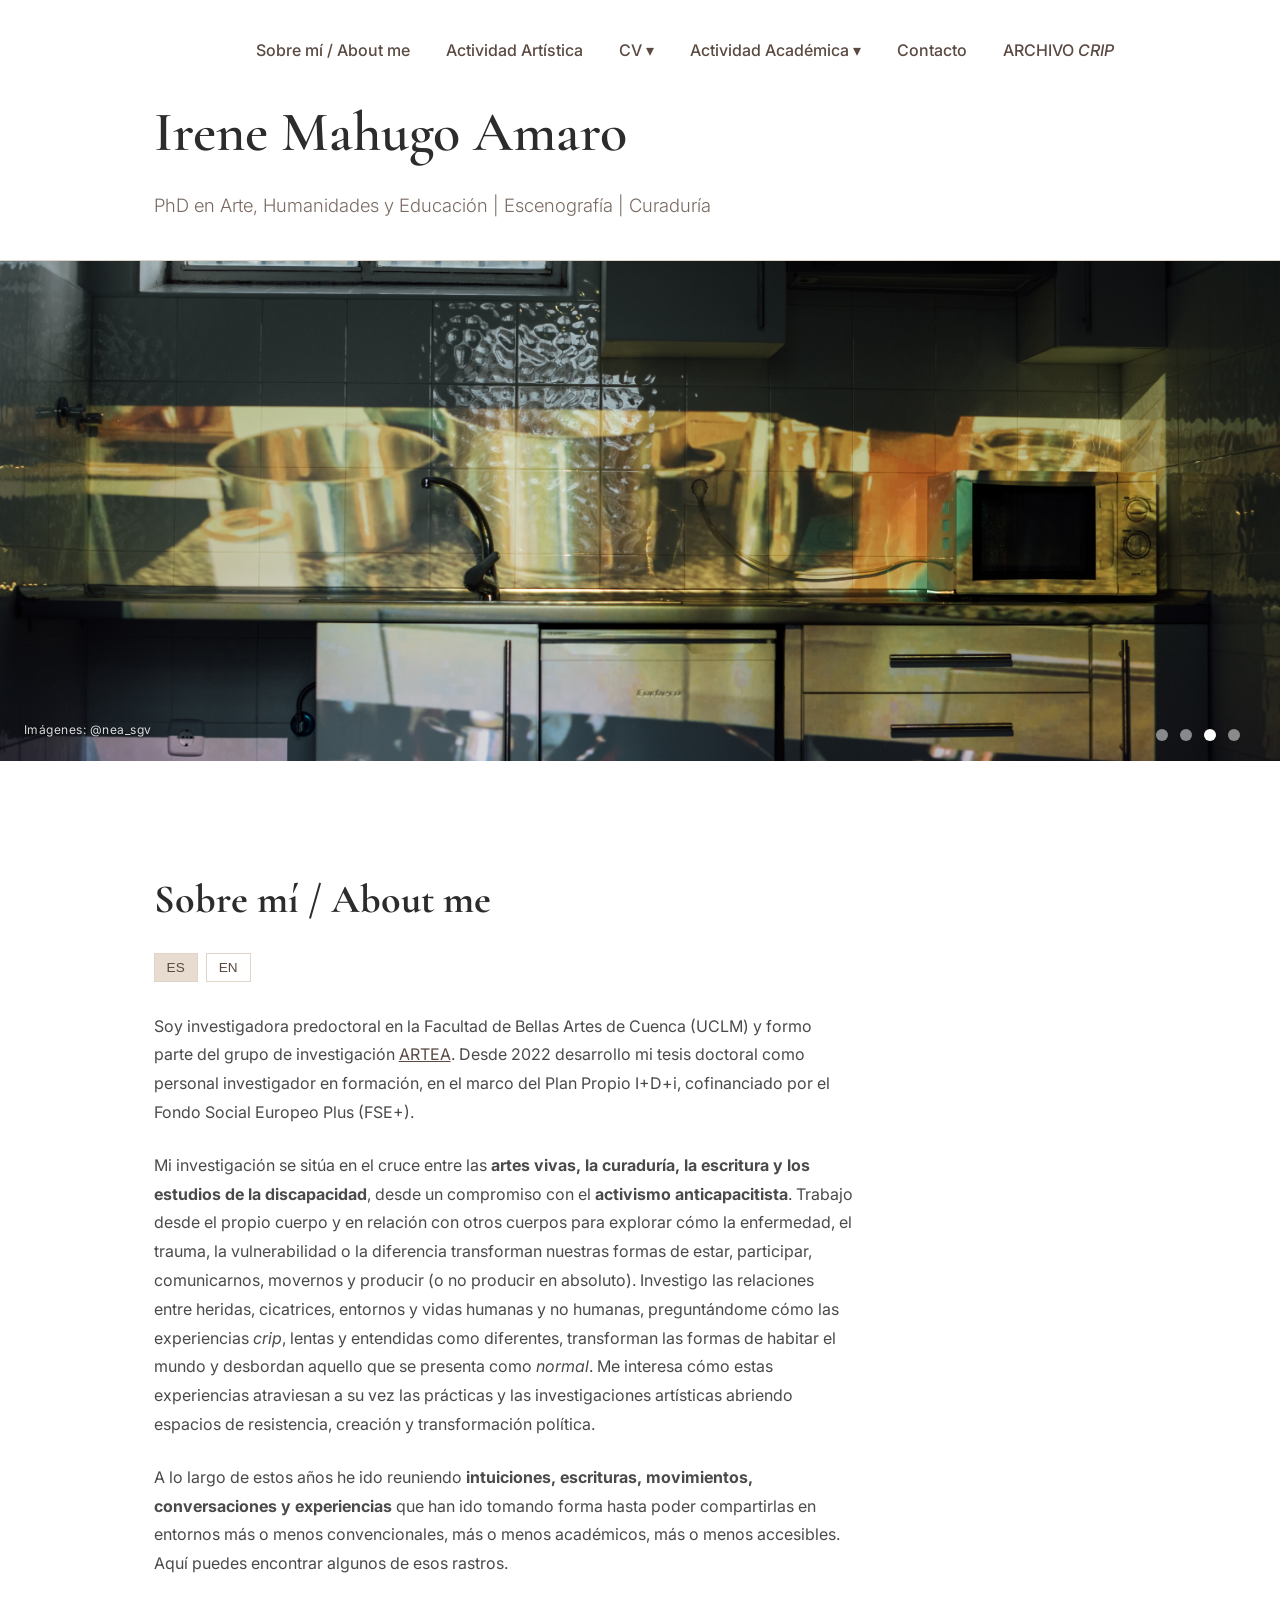
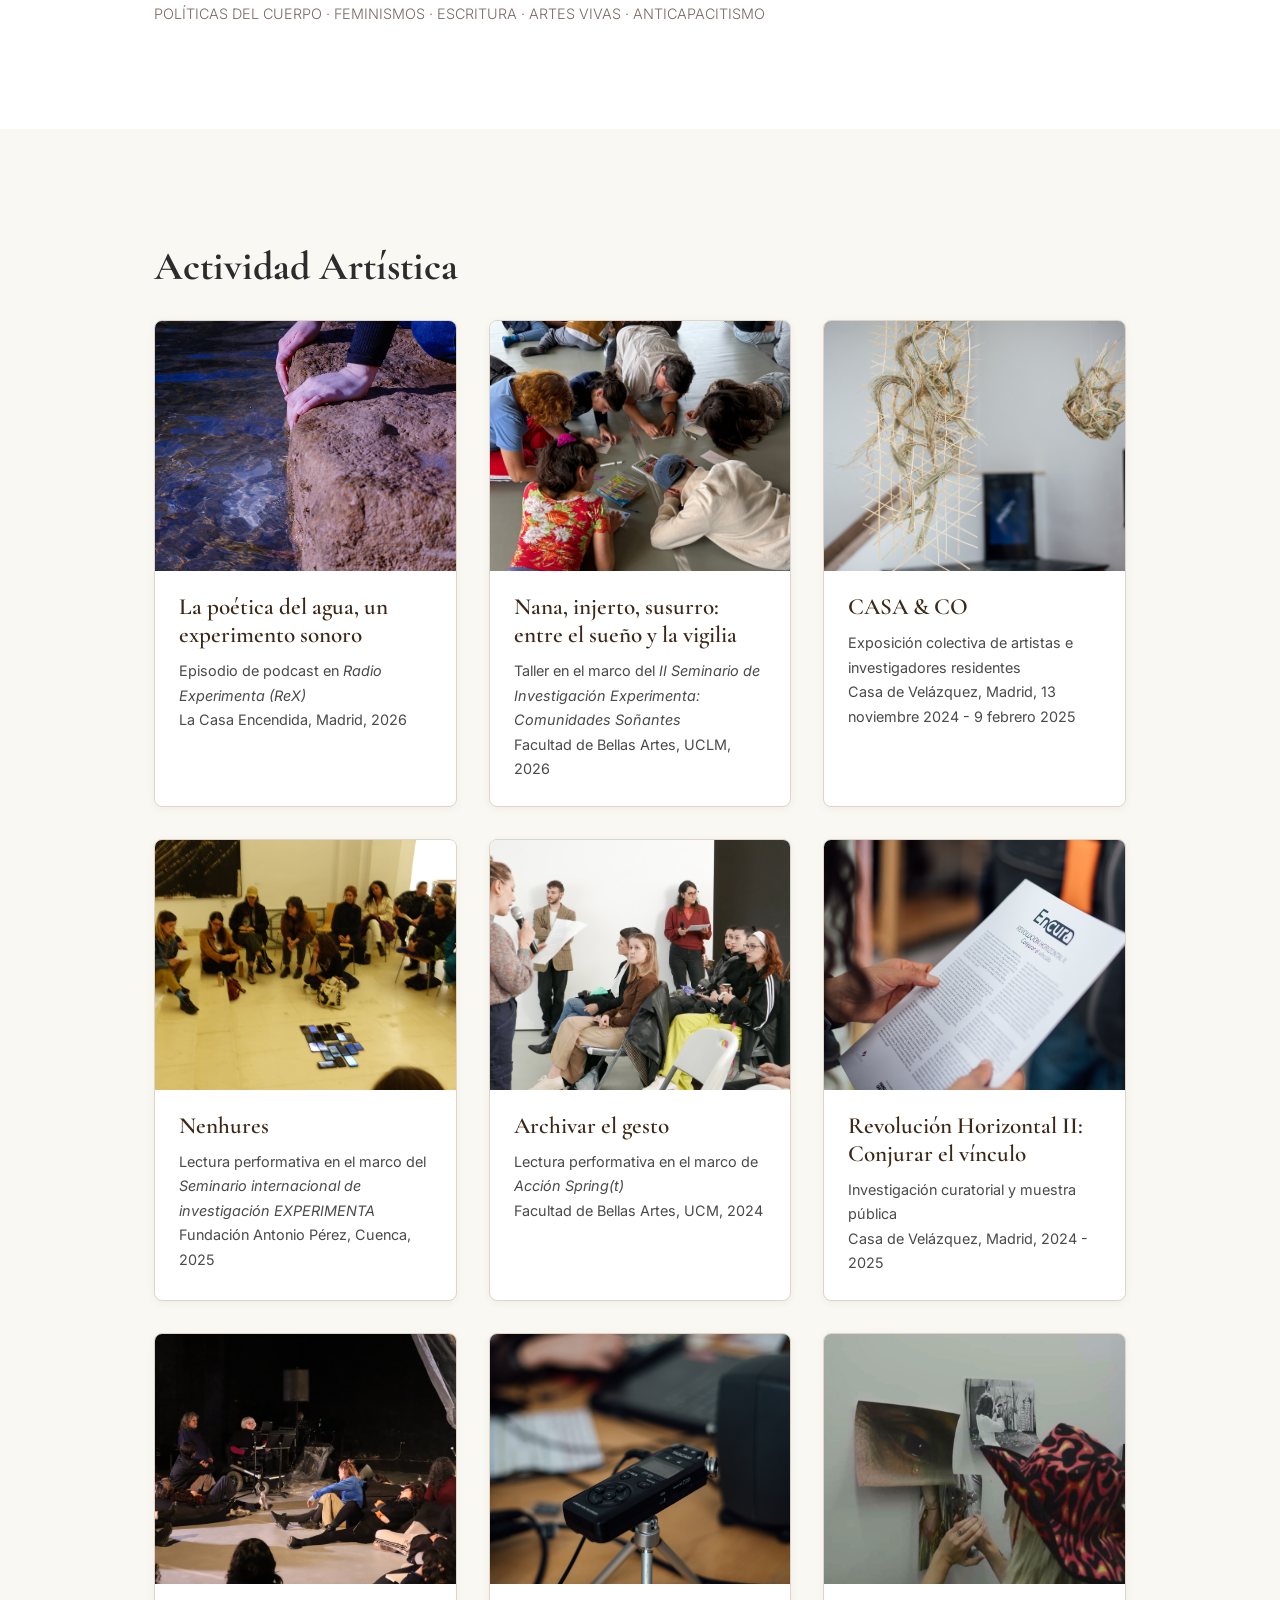
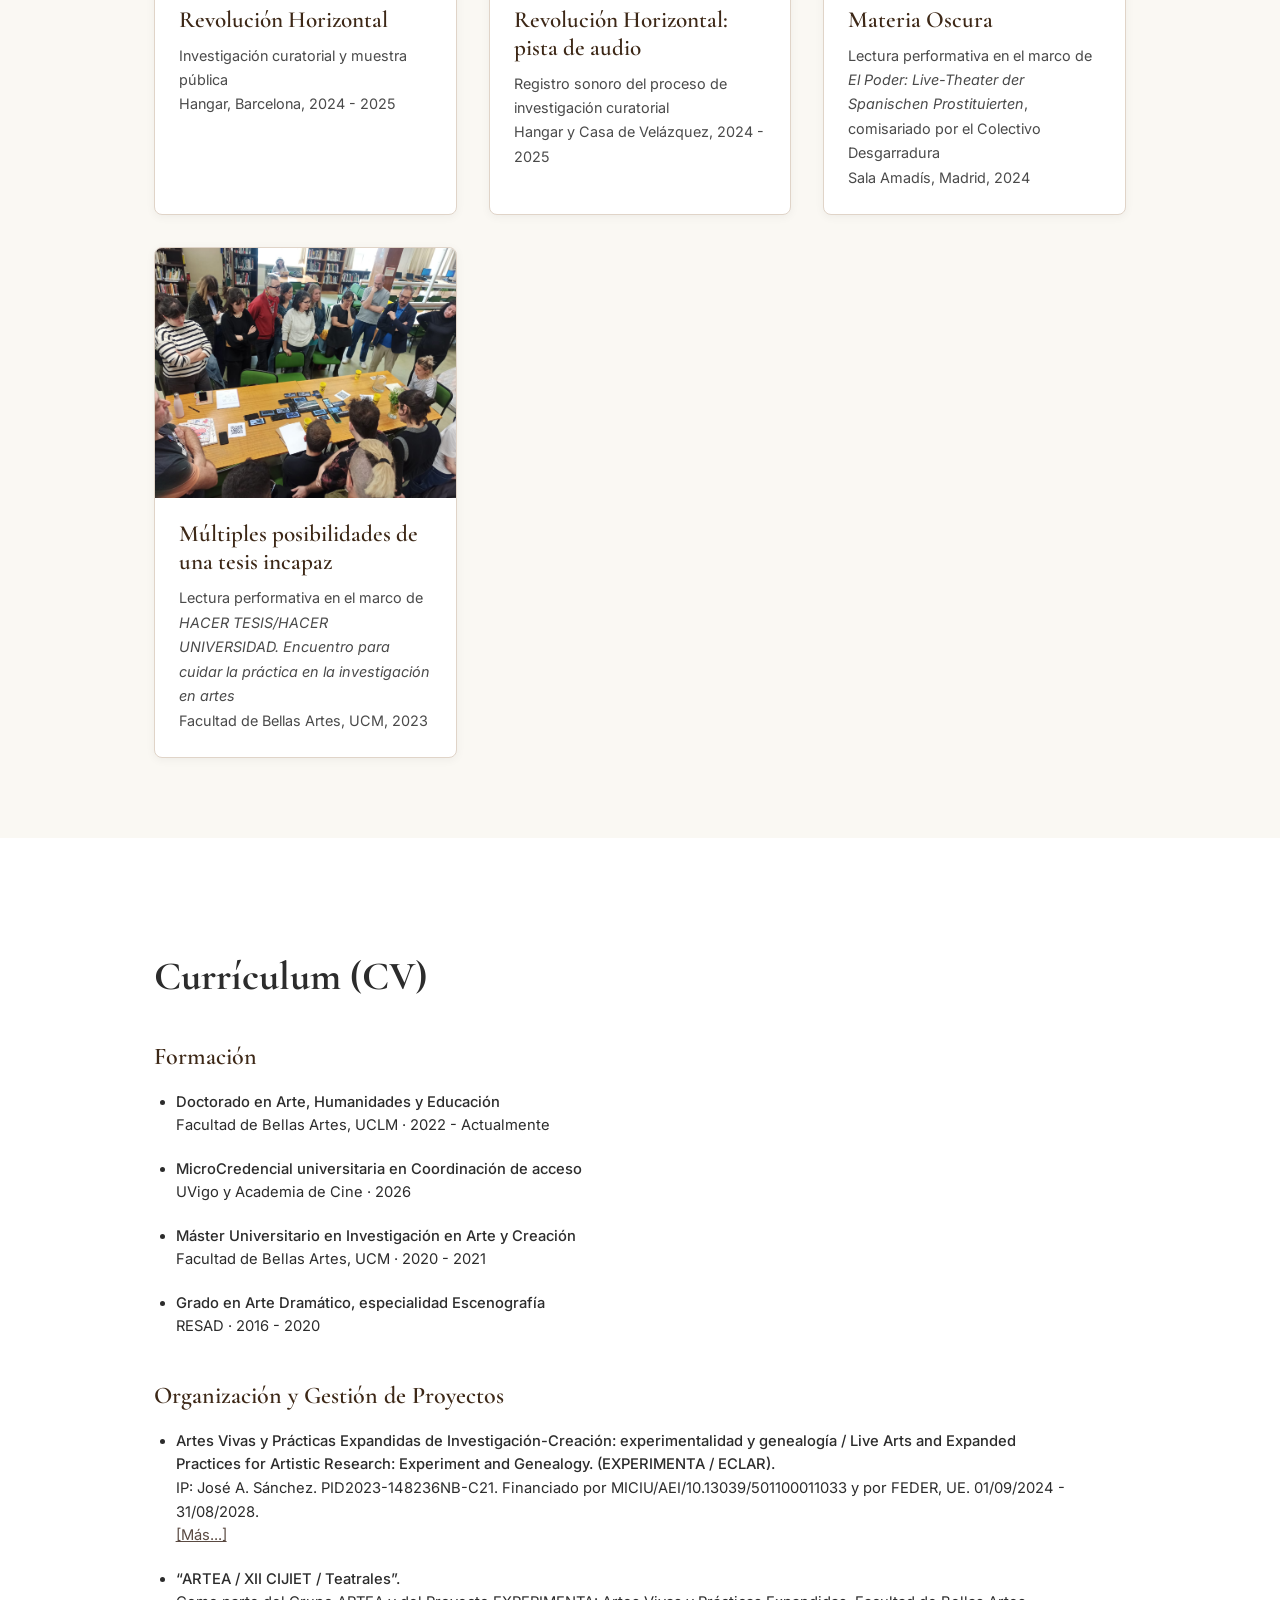
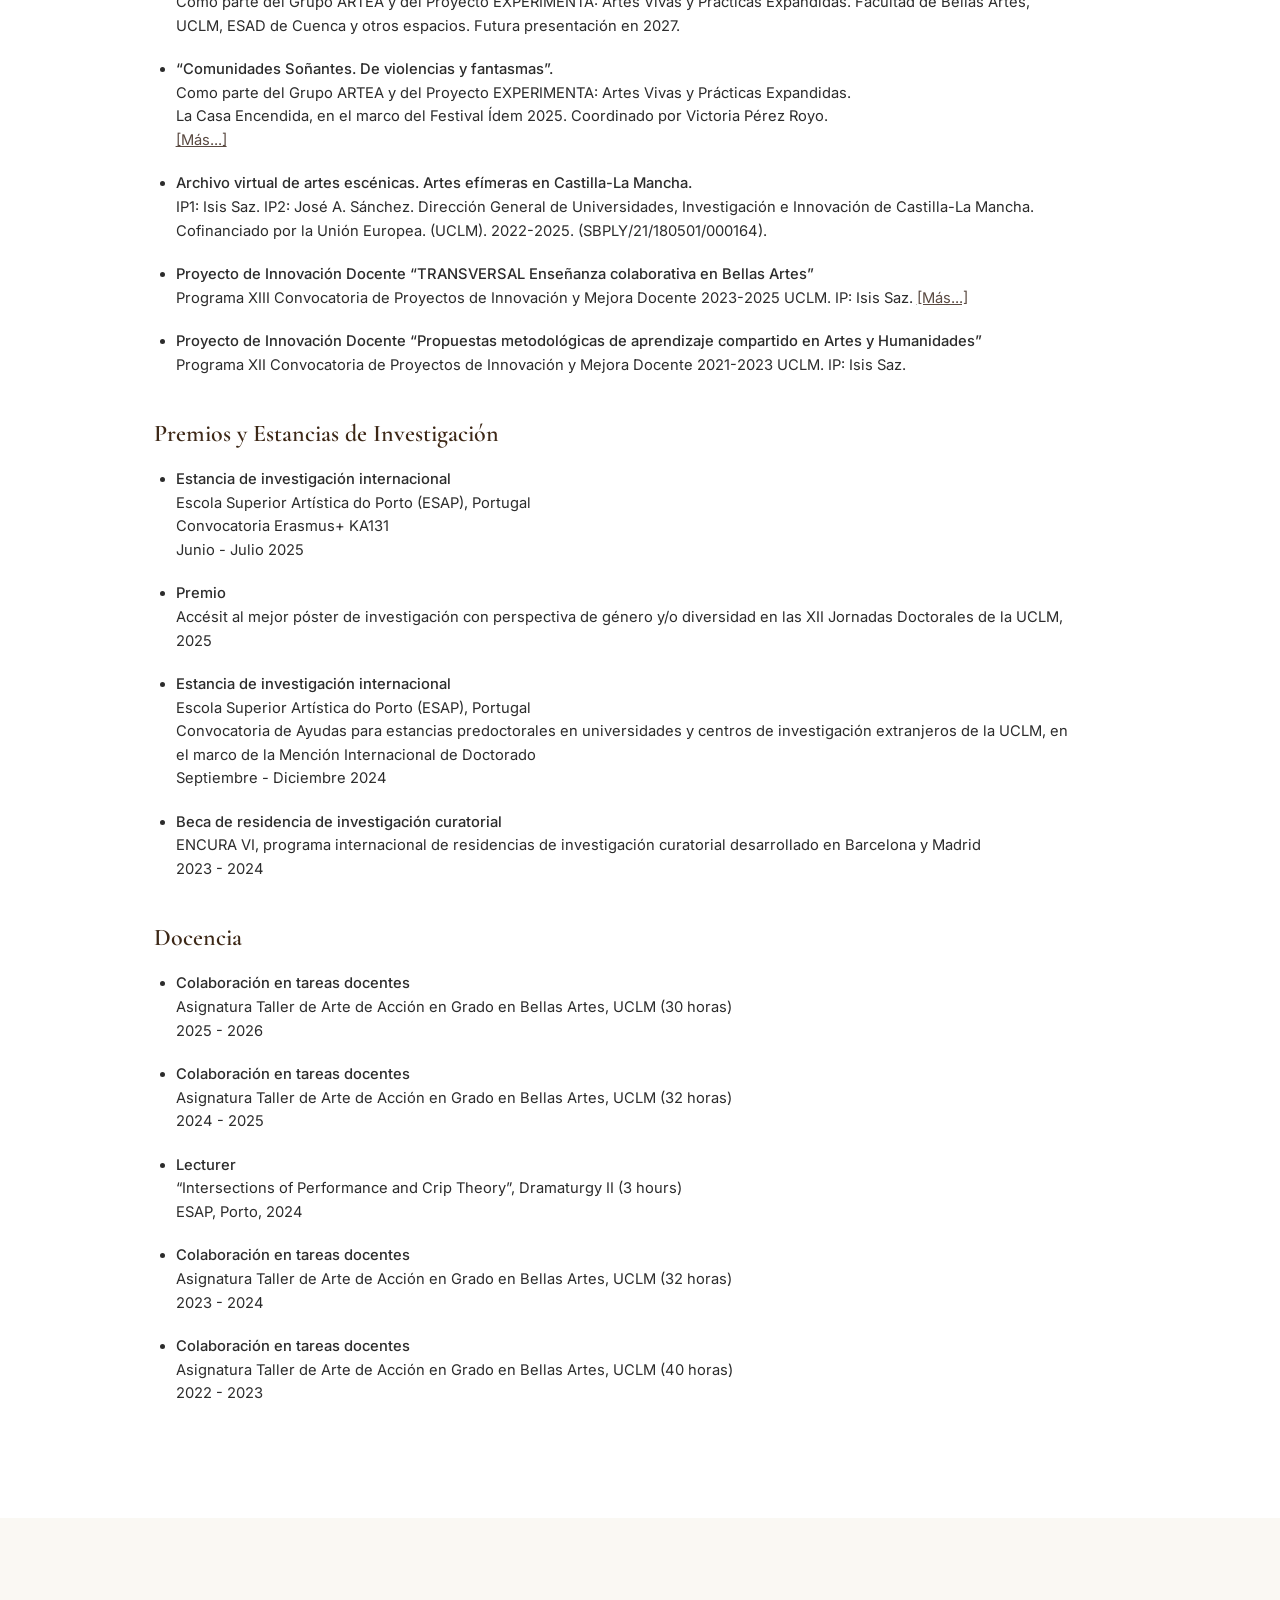
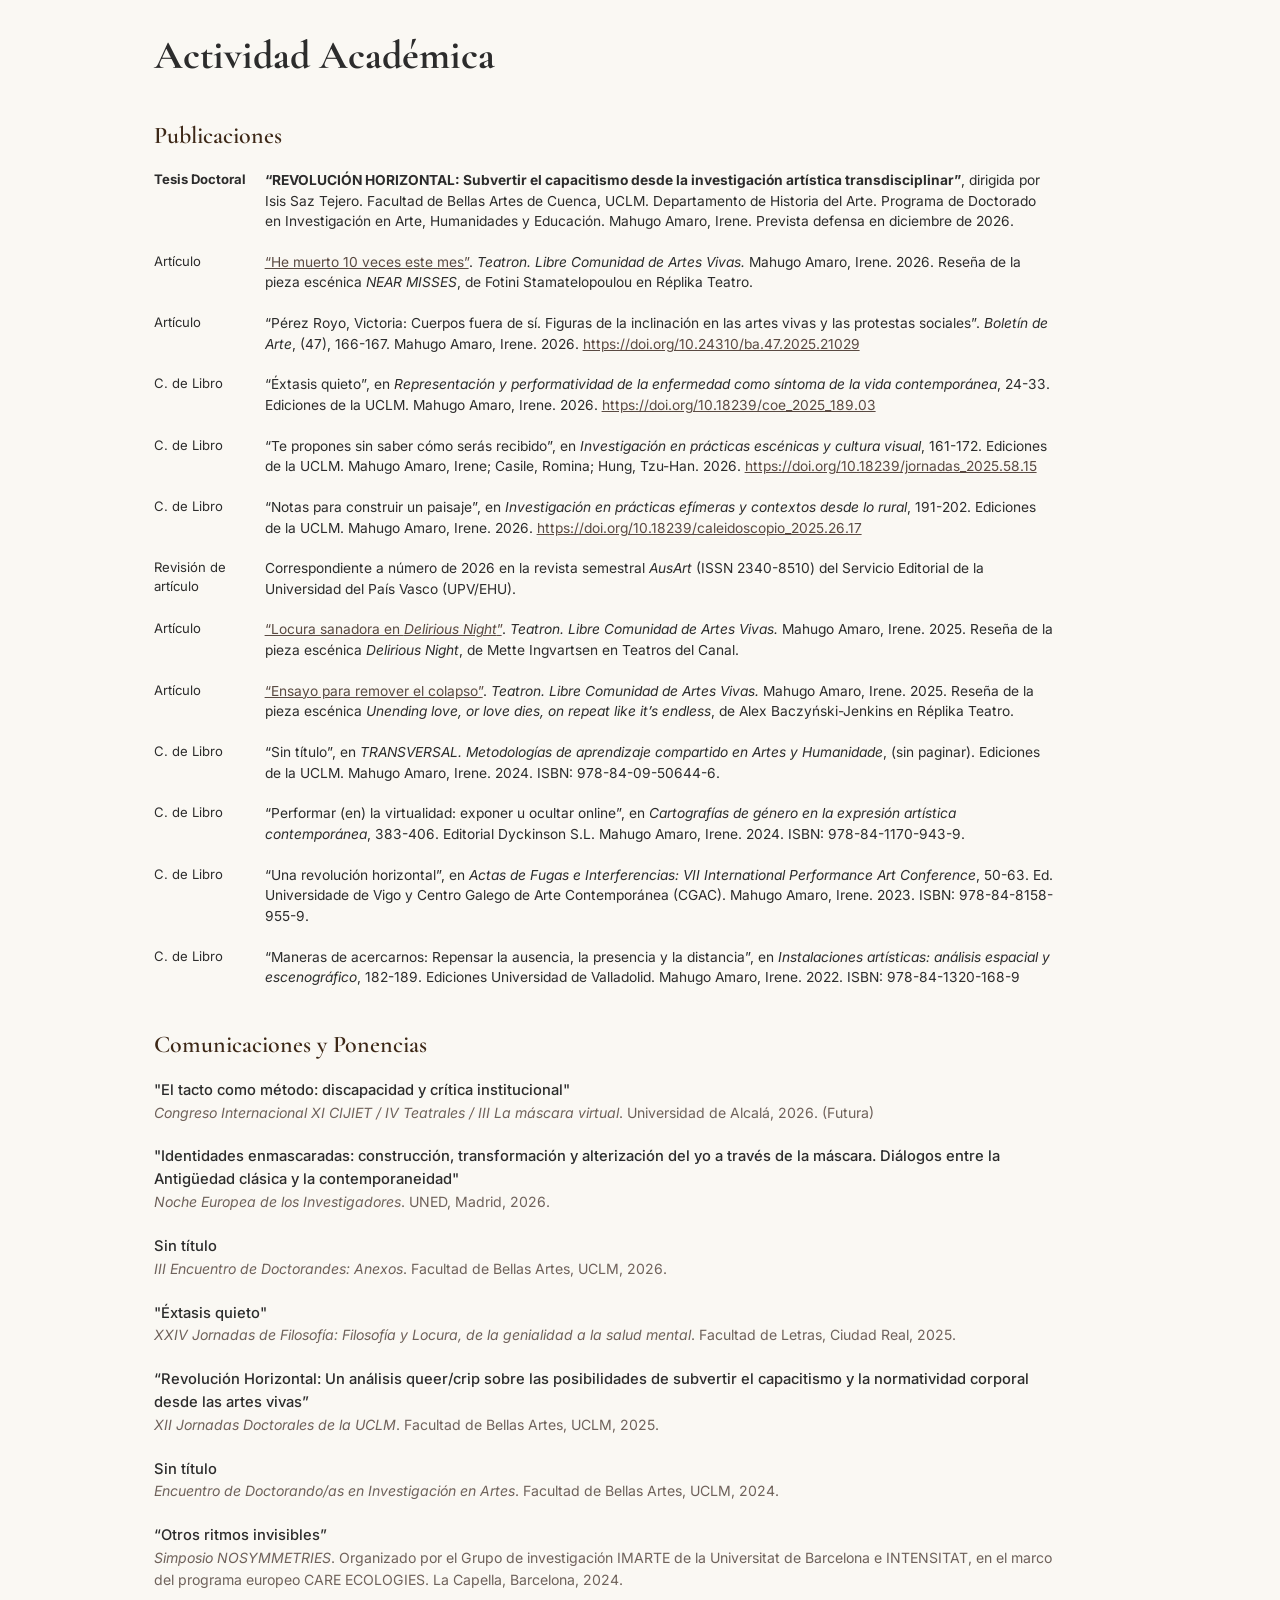
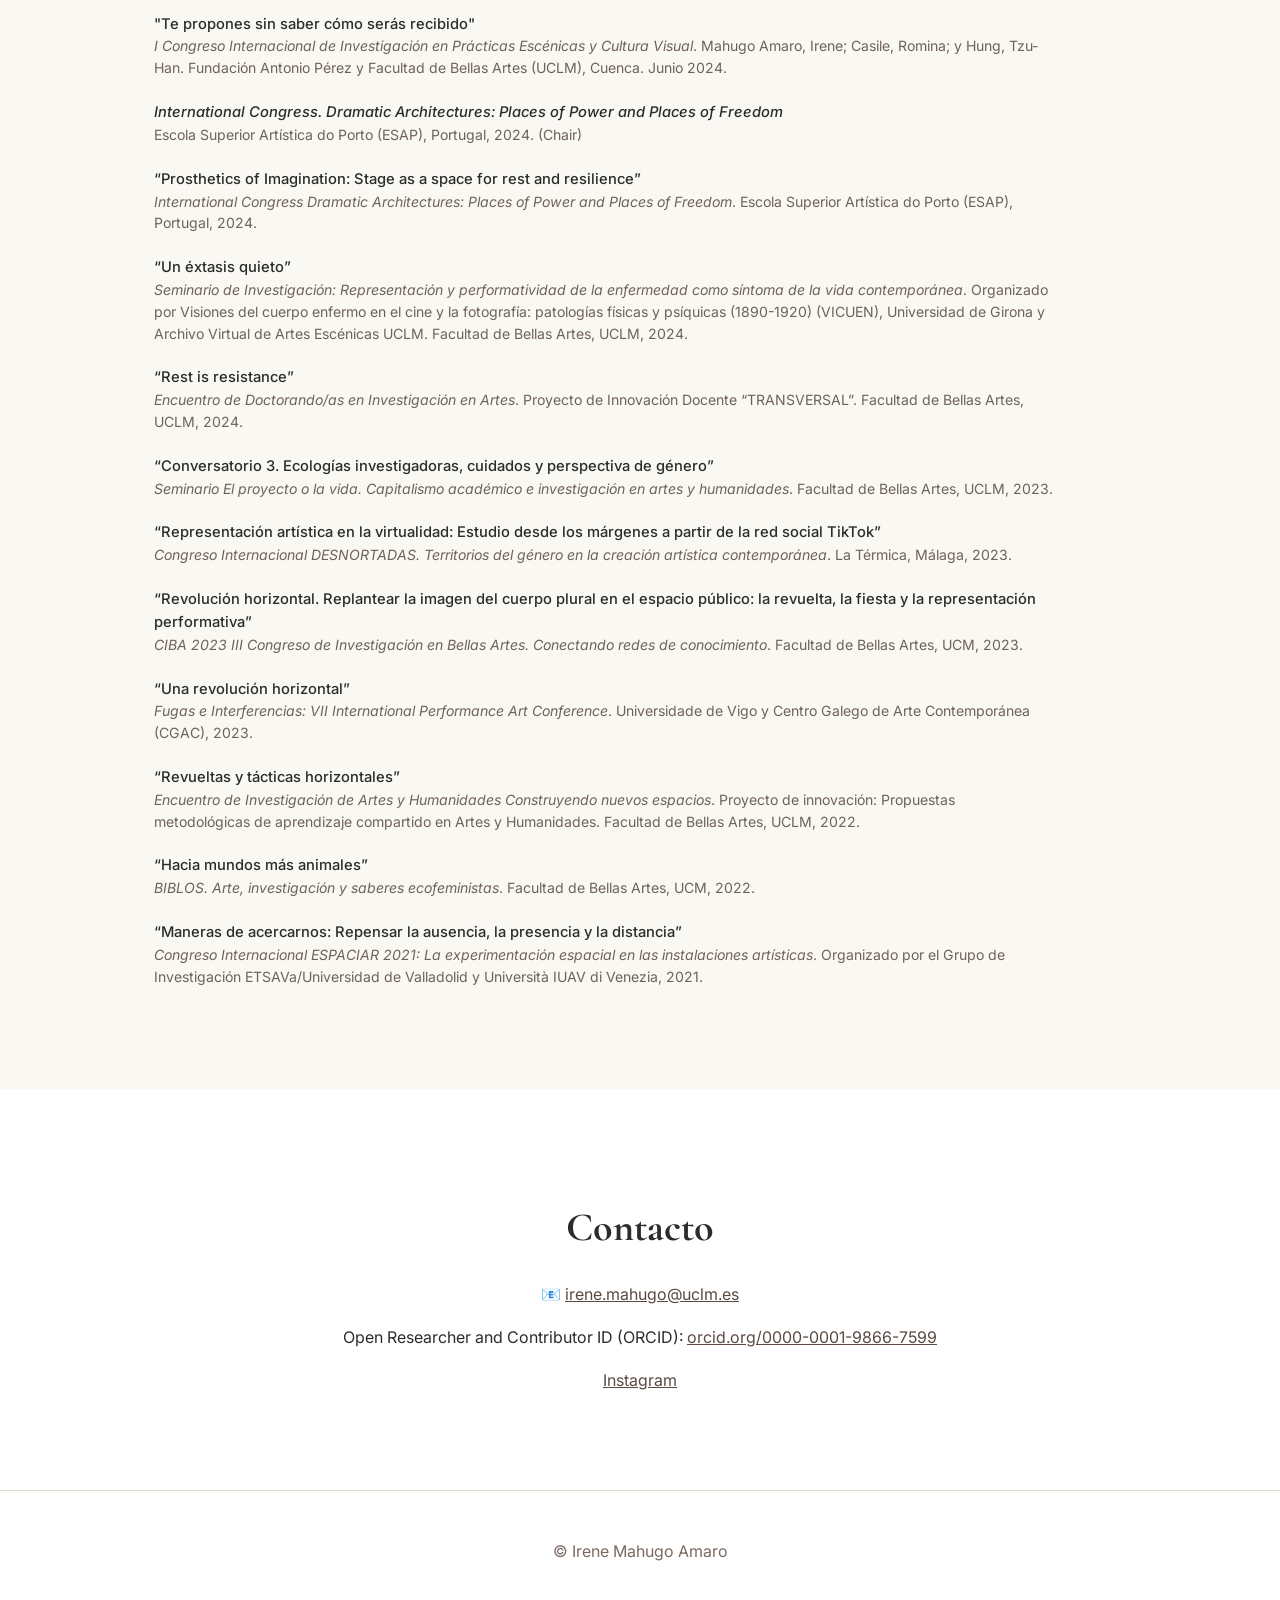
==== commit cbc5550c: "Update print statement from 'Hello' to 'Goodbye'" ====
--- a/index.html
+++ b/index.html
@@ -1002,211 +1002,2061 @@
                 </li>
 
                 <li class="nav-item">
-                    <a href="#publicaciones">Publicaciones</a>
-                </li>
-
-                <li class="nav-item">
-                    <a href="#comunicaciones">Comunicaciones</a>
+                    <a href="#investigadora" aria-haspopup="true">Actividad Académica ▾</a>
+                    <div class="dropdown-content" role="menu" aria-label="Investigación subsecciones">
+                        <a href="#publications" role="menuitem">Publicaciones</a>
+                        <a href="#conferences" role="menuitem">Comunicaciones y Ponencias</a>
+                    </div>
                 </li>
 
                 <li class="nav-item">
                     <a href="#contacto">Contacto</a>
                 </li>
+
+                <li class="nav-item">
+                    <a href="https://revolucioncrip.hotglue.me/?archivo/" target="_blank" rel="noopener noreferrer">ARCHIVO <em>CRIP</em></a>
+                </li>
             </ul>
         </nav>
+
+        <h1>Irene Mahugo Amaro</h1>
+
+        <p class="subtitulo">
+            PhD en Arte, Humanidades y Educación | Escenografía | Curaduría
+        </p>
+
     </header>
 
-    <header>
-        <h1>Irene Mahugo Amaro</h1>
-        <div class="subtitulo">Artist researcher · visual culture · performance and material practices</div>
-        <p class="descripcion">I work across artistic practice, research, and cultural analysis. My practice explores how materials, bodies, memory, and institutions shape contemporary visual narratives.</p>
-        <p class="keywords">performance | visual arts | material studies | artistic research | critical writing | collaborative projects</p>
-    </header>
-
-    <main>
-        <section id="sobremi">
-            <div class="idioma-tabs">
-                <button type="button" class="tab-activa" data-tab="es">ES</button>
-                <button type="button" data-tab="en">EN</button>
+    <div class="carousel-container" aria-label="Proyectos destacados">
+        <div class="carousel-wrapper">
+
+<div class="carousel-slide active">
+    <img src="images/destacado-1.JPG" alt="Destacado 1">
+    <span class="marca-agua">Imágenes: @nea_sgv</span>
+</div>
+
+<div class="carousel-slide">
+    <img src="images/destacado-2.JPG" alt="Destacado 2">
+    <span class="marca-agua">Imágenes: @nea_sgv</span>
+</div>
+
+<div class="carousel-slide">
+    <img src="images/destacado-3.JPG" alt="Destacado 3">
+    <span class="marca-agua">Imágenes: @nea_sgv</span>
+</div>
+
+<div class="carousel-slide">
+    <img src="images/destacado-4.JPG" alt="Destacado 4">
+    <span class="marca-agua">Imágenes: @nea_sgv</span>
+</div>
+
+
+
+        </div>
+
+        <div class="carousel-controls" aria-label="Controles del carrusel">
+            <button class="carousel-dot active" type="button" data-slide="0" aria-label="Mostrar destacado 1" aria-current="true"></button>
+            <button class="carousel-dot" type="button" data-slide="1" aria-label="Mostrar destacado 2" aria-current="false"></button>
+            <button class="carousel-dot" type="button" data-slide="2" aria-label="Mostrar destacado 3" aria-current="false"></button>
+            <button class="carousel-dot" type="button" data-slide="3" aria-label="Mostrar destacado 4" aria-current="false"></button>
+        </div>
+    </div>
+
+    <section id="sobremi">
+        <h2>Sobre mí / About me</h2>
+
+        <div class="idioma-tabs">
+            <button class="tab-activa" data-lang="es">ES</button>
+            <button data-lang="en">EN</button>
+        </div>
+
+        <!-- ESPAÑOL -->
+<div class="bio-es idioma-contenido activo">
+
+        <p class="descripcion">
+            Soy investigadora predoctoral en la Facultad de Bellas Artes de Cuenca (UCLM) y formo parte del grupo de investigación 
+            <a href="https://blog.uclm.es/artea/somos/" target="_blank" rel="noopener noreferrer">ARTEA</a>.
+            Desde 2022 desarrollo mi tesis doctoral como personal investigador en formación, en el marco del Plan Propio I+D+i,
+            cofinanciado por el Fondo Social Europeo Plus (FSE+).
+        </p>
+
+        <p class="descripcion">
+            Mi investigación se sitúa en el cruce entre las <strong>artes vivas, la curaduría, la escritura y los estudios de la discapacidad</strong>, 
+            desde un compromiso con el <strong>activismo anticapacitista</strong>. Trabajo desde el propio cuerpo y en relación con otros cuerpos para 
+            explorar cómo la enfermedad, el trauma, la vulnerabilidad o la diferencia transforman nuestras formas de estar, participar, comunicarnos, 
+            movernos y producir (o no producir en absoluto). Investigo las relaciones entre heridas, cicatrices, entornos y vidas humanas y no humanas, 
+            preguntándome cómo las experiencias <em>crip</em>, lentas y entendidas como diferentes, transforman las formas de habitar el mundo y 
+            desbordan aquello que se presenta como <em>normal</em>. Me interesa cómo estas experiencias atraviesan a su vez las prácticas y las 
+            investigaciones artísticas abriendo espacios de resistencia, creación y transformación política.
+        </p>
+
+        <p class="descripcion">
+           A lo largo de estos años he ido reuniendo <strong>intuiciones, escrituras, movimientos, conversaciones y experiencias</strong>
+            que han ido tomando forma hasta poder compartirlas en entornos más o menos convencionales, más o menos académicos, más o menos accesibles. Aquí puedes encontrar 
+            algunos de esos rastros.
+        </p>
+
+        <p class="keywords"> 
+            POLÍTICAS DEL CUERPO · FEMINISMOS · ESCRITURA · ARTES VIVAS · ANTICAPACITISMO 
+        </p>
+</div>
+        <!-- INGLÉS -->
+        <div class="bio-en idioma-contenido">
+            <p class="descripcion">I am a PhD at the Faculty of Fine Arts in Cuenca, Spain (UCLM) and a member of the <a href="https://blog.uclm.es/artea/somos/" target="_blank" rel="noopener noreferrer">ARTEA</a> 
+            research group. 
+            Since 2022, I have been developing my doctoral research as a predoctoral researcher within the framework of the University’s R&D+i Plan, 
+            co-funded by the European Social Fund Plus (ESF+).
+            </p>
+
+            <p class="descripcion">My research sits at the intersection of <strong>live art, curating, writing, and Disability Studies</strong>, grounded in a commitment to 
+            <strong>anti-ableist activism</strong>. I work from my own body and in relation to other bodies to explore how illness, trauma, vulnerability, and difference 
+            transform the ways in which we exist, participate, communicate, move, and produce—or choose not to produce at all. I investigate the relationships between wounds, 
+            scars, environments, and human and more-than-human lives, asking how crip, slow, and differently understood experiences transform the ways we inhabit the world 
+            and unsettle what is presented as normal. I am interested in how these experiences, in turn, permeate artistic practices and forms of artistic research,
+            opening up spaces for resistance, creation, and political transformation.
+            </p>
+ 
+            <p class="descripcion">Over the years, I have been gathering <strong>intuitions, writings, movements, conversations, and experiences</strong> that have gradually 
+            taken shape and found ways of being shared in spaces that are more or less conventional, more or less academic, and more or less accessible. 
+            Here, you can find some of those traces.
+            </p>
+            
+            <p class="keywords">
+            BODY POLITICS · FEMINISMS · WRITING · LIVE ARTS · ANTI-ABLEISM
+            </p>
+</div>
+
+</section>
+
+    <section id="artistica">
+        <h2>Actividad Artística</h2>
+
+        <div class="tarjetas">
+
+           <article class="tarjeta">
+
+    <button class="tarjeta-boton" data-proyecto="agua">
+        <img src="images/la-poetica-del-agua.jpg" alt="La poética del agua">
+        </button>
+        <h3>La poética del agua, un experimento sonoro</h3>
+        <p>Episodio de podcast en <em>Radio Experimenta (ReX)</em><br>
+             La Casa Encendida, Madrid, 2026</p>
+        </article>
+
+            <article class="tarjeta">
+            <button class="tarjeta-boton" data-proyecto="nana">
+                <img src="images/comunidades-sonantes.jpg" alt="Nana, injerto, susurro: entre el sueño y la vigilia">
+            </button>
+                <h3>Nana, injerto, susurro: entre el sueño y la vigilia</h3>
+                <p>Taller en el marco del <em>II Seminario de Investigación Experimenta: Comunidades Soñantes</em><br>
+                Facultad de Bellas Artes, UCLM, 2026</p>
+            </article>
+
+            <article class="tarjeta">
+            <button class="tarjeta-boton" data-proyecto="casaco">
+                <img src="images/casaco.JPG" alt="CASA & CO">
+            </button>
+                <h3>CASA &amp; CO</h3>
+                <p>Exposición colectiva de artistas e investigadores residentes<br>
+                Casa de Velázquez, Madrid, 13 noviembre 2024 - 9 febrero 2025</p>
+            </article>
+
+            <article class="tarjeta">
+            <button class="tarjeta-boton" data-proyecto="nenhures">
+                <img src="images/nenhures.JPG" alt="Nenhures">
+            </button>
+                <h3>Nenhures</h3>
+                <p>Lectura performativa en el marco del <em>Seminario internacional de investigación EXPERIMENTA</em><br>
+                Fundación Antonio Pérez, Cuenca, 2025</p>
+            </article>
+
+            <article class="tarjeta">
+            <button class="tarjeta-boton" data-proyecto="archivar">
+                <img src="images/accion-sprint.JPG" alt="Archivar el gesto">
+            </button>
+                <h3>Archivar el gesto</h3>
+                <p>Lectura performativa en el marco de <em>Acción Spring(t)</em><br>
+                Facultad de Bellas Artes, UCM, 2024
+                </p>
+            </article>
+
+            <article class="tarjeta">
+            <button class="tarjeta-boton" data-proyecto="revolucionhorizontalii">
+                <img src="images/destacado-2.JPG" alt="Revolución Horizontal II">
+            </button>
+                <h3>Revolución Horizontal II: Conjurar el vínculo</h3>
+                <p>Investigación curatorial y muestra pública<br>
+                Casa de Velázquez, Madrid, 2024 - 2025</p>
+            </article>
+
+            <article class="tarjeta">
+             <button class="tarjeta-boton" data-proyecto="revolucionhorizontal">
+                <img src="images/revolucion-horizontal-i.JPG" alt="Revolución Horizontal">
+             </button>
+                <h3>Revolución Horizontal</h3>
+                <p>Investigación curatorial y muestra pública<br>
+                Hangar, Barcelona, 2024 - 2025</p>
+            </article>
+
+            <article class="tarjeta">
+            <button class="tarjeta-boton" data-proyecto="grabacion">
+                <img src="images/grabacion.JPG" alt="Revolución Horizontal Audio">
+             </button>
+                <h3>Revolución Horizontal: pista de audio</h3>
+                <p>Registro sonoro del proceso de investigación curatorial<br>
+                Hangar y Casa de Velázquez, 2024 - 2025</p>
+            </article>
+
+            <article class="tarjeta">
+            <button class="tarjeta-boton" data-proyecto="materiaoscura">
+                <img src="images/materia-oscura.jpg" alt="Materia Oscura">
+            </button>
+                <h3>Materia Oscura</h3>
+                <p>Lectura performativa en el marco de
+                <em>El Poder: Live-Theater der Spanischen Prostituierten</em>, comisariado por el Colectivo Desgarradura<br>
+                Sala Amadís, Madrid, 2024</p>
+            </article>
+
+            <article class="tarjeta">
+                <img src="images/multiples-posibilidades.jpeg" alt="Múltiples posibilidades">
+                <h3>Múltiples posibilidades de una tesis incapaz</h3>
+                <p>Lectura performativa en el marco de
+                <em>HACER TESIS/HACER UNIVERSIDAD. Encuentro para cuidar la práctica en la investigación en artes</em><br>
+                Facultad de Bellas Artes, UCM, 2023</p>
+            </article>
+
+        </div>
+    </section>
+
+    <section id="cv">
+        <h2>Currículum (CV)</h2>
+
+        <h3 id="education">Formación</h3>
+<ul>
+    <li>
+        <strong>Doctorado en Arte, Humanidades y Educación</strong><br>
+        Facultad de Bellas Artes, UCLM · 2022 - Actualmente
+    </li>
+
+    <li>
+        <strong>MicroCredencial universitaria en Coordinación de acceso</strong><br>
+        UVigo y Academia de Cine · 2026
+    </li>
+
+    <li>
+        <strong>Máster Universitario en Investigación en Arte y Creación</strong><br>
+        Facultad de Bellas Artes, UCM · 2020 - 2021
+    </li>
+
+    <li>
+        <strong>Grado en Arte Dramático, especialidad Escenografía</strong><br>
+        RESAD · 2016 - 2020
+    </li>
+</ul>
+
+        <h3 id="project-organization">Organización y Gestión de Proyectos</h3>
+<ul>
+    <li>
+        <strong>Artes Vivas y Prácticas Expandidas de Investigación-Creación: experimentalidad y genealogía /
+            Live Arts and Expanded Practices for Artistic Research: Experiment and Genealogy. (EXPERIMENTA / ECLAR).</strong><br>
+            IP: José A. Sánchez. PID2023-148236NB-C21. Financiado por MICIU/AEI/10.13039/501100011033 y por FEDER, UE.
+            01/09/2024 - 31/08/2028.<br>
+            <a href="https://blog.uclm.es/artea/2025/06/01/experimenta/">[Más...]</a>
+    </li>
+
+    <li>
+        <strong>“ARTEA / XII CIJIET / Teatrales”.</strong><br>
+        Como parte del Grupo ARTEA y del Proyecto EXPERIMENTA: Artes Vivas y Prácticas Expandidas.
+        Facultad de Bellas Artes, UCLM, ESAD de Cuenca y otros espacios. Futura presentación en 2027.
+    </li>
+
+    <li>
+        <strong>“Comunidades Soñantes. De violencias y fantasmas”.</strong><br> Como parte del Grupo ARTEA y del Proyecto EXPERIMENTA: 
+        Artes Vivas y Prácticas Expandidas.<br>
+        La Casa Encendida, en el marco del Festival Ídem 2025. Coordinado por Victoria Pérez Royo.<br>
+        <a href="https://www.lacasaencendida.es/festival/idem-2025-festival-internacional-de-artes-escenicas">[Más...]</a>
+    </li>
+
+    <li>
+        <strong>Archivo virtual de artes escénicas. Artes efímeras en Castilla-La Mancha.</strong><br> 
+        IP1: Isis Saz. IP2: José A. Sánchez. Dirección General de Universidades, Investigación e Innovación de Castilla-La Mancha. Cofinanciado por la Unión Europea. (UCLM).
+        2022-2025. (SBPLY/21/180501/000164).
+    </li>
+
+    <li>
+        <strong>Proyecto de Innovación Docente “TRANSVERSAL Enseñanza colaborativa en Bellas Artes”</strong><br> 
+        Programa XIII Convocatoria de Proyectos de Innovación y Mejora Docente 2023-2025 UCLM. IP: Isis Saz.
+        <a href="https://transversal.hotglue.me/?start">[Más...]</a>
+    </li>
+
+    <li>
+        <strong>Proyecto de Innovación Docente “Propuestas metodológicas de aprendizaje compartido en Artes y Humanidades”</strong><br> 
+        Programa XII Convocatoria de Proyectos de Innovación y Mejora Docente 2021-2023 UCLM. IP: Isis Saz.<br>
+    </li>
+</ul>
+
+        <h3 id="awards">Premios y Estancias de Investigación</h3>
+<ul>
+    <li>
+        <strong>Estancia de investigación internacional</strong><br>
+        Escola Superior Artística do Porto (ESAP), Portugal<br>
+        Convocatoria Erasmus+ KA131<br>
+        Junio - Julio 2025
+    </li>
+
+    <li>
+        <strong>Premio</strong><br>
+        Accésit al mejor póster de investigación con perspectiva de género y/o diversidad en las XII Jornadas Doctorales de la UCLM, 2025
+    </li>
+
+    <li>
+        <strong>Estancia de investigación internacional</strong><br>
+        Escola Superior Artística do Porto (ESAP), Portugal<br>
+        Convocatoria de Ayudas para estancias predoctorales en universidades y centros de investigación extranjeros de la UCLM, en el 
+        marco de la Mención Internacional de Doctorado<br>
+        Septiembre - Diciembre 2024
+    </li>
+
+    <li>
+        <strong>Beca de residencia de investigación curatorial</strong><br>
+        ENCURA VI, programa internacional de residencias de investigación curatorial desarrollado en Barcelona y Madrid<br>
+        2023 - 2024
+    </li>
+</ul>
+
+        <h3 id="teaching">Docencia</h3>
+<ul>
+    <li>
+        <strong>Colaboración en tareas docentes</strong><br>
+        Asignatura Taller de Arte de Acción en Grado en Bellas Artes, UCLM (30 horas)<br>
+        2025 - 2026
+    </li>
+
+    <li>
+        <strong>Colaboración en tareas docentes</strong><br>
+        Asignatura Taller de Arte de Acción en Grado en Bellas Artes, UCLM (32 horas)<br>
+        2024 - 2025
+    </li>
+
+    <li>
+        <strong>Lecturer</strong><br>
+        “Intersections of Performance and Crip Theory”, Dramaturgy II (3 hours)<br>
+        ESAP, Porto, 2024
+    </li>
+
+    <li>
+        <strong>Colaboración en tareas docentes</strong><br>
+        Asignatura Taller de Arte de Acción en Grado en Bellas Artes, UCLM (32 horas)<br>
+        2023 - 2024
+    </li>
+
+    <li>
+        <strong>Colaboración en tareas docentes</strong><br>
+        Asignatura Taller de Arte de Acción en Grado en Bellas Artes, UCLM (40 horas)<br>
+        2022 - 2023
+    </li>
+</ul>
+        
+    </section>
+
+    <section id="investigadora">
+        <h2>Actividad Académica</h2>
+
+        <h3 id="publications">Publicaciones</h3>
+
+<div class="publicaciones">
+
+    <div class="publicacion">
+        <div class="tipo-publicacion"><strong>Tesis Doctoral</strong></div>
+        <div class="referencia">
+            <strong>“REVOLUCIÓN HORIZONTAL: Subvertir el capacitismo desde la investigación artística transdisciplinar”</strong>, dirigida por Isis Saz Tejero.
+            Facultad de Bellas Artes de Cuenca, UCLM. Departamento de Historia del Arte.
+            Programa de Doctorado en Investigación en Arte, Humanidades y Educación.
+            Mahugo Amaro, Irene. Prevista defensa en diciembre de 2026.
+        </div>
+    </div>
+
+    <div class="publicacion">
+        <div class="tipo-publicacion">Artículo</div>
+        <div class="referencia">
+            <a href="https://www.tea-tron.com/mambo/blog/2026/04/20/he-muerto-10-veces-este-mes/" target="_blank" rel="noopener noreferrer">“He muerto 10 veces este mes”</a>. 
+            <em>Teatron. Libre Comunidad de Artes Vivas.</em>
+            Mahugo Amaro, Irene. 2026. Reseña de la pieza escénica <em>NEAR MISSES</em>, de Fotini Stamatelopoulou en Réplika Teatro.
+        </div>
+    </div>
+
+    <div class="publicacion">
+        <div class="tipo-publicacion">Artículo</div>
+        <div class="referencia">
+            “Pérez Royo, Victoria: Cuerpos fuera de sí. Figuras de la inclinación en las artes vivas y las protestas sociales”.
+            <em>Boletín de Arte</em>, (47), 166-167. Mahugo Amaro, Irene. 2026.
+            <a href="https://doi.org/10.24310/ba.47.2025.21029" target="_blank" rel="noopener noreferrer">https://doi.org/10.24310/ba.47.2025.21029</a>
+        </div>
+    </div>
+
+    <div class="publicacion">
+        <div class="tipo-publicacion">C. de Libro</div>
+        <div class="referencia">
+            “Éxtasis quieto”, en <em>Representación y performatividad de la enfermedad como síntoma de la vida contemporánea</em>, 24-33.
+            Ediciones de la UCLM. Mahugo Amaro, Irene. 2026.
+            <a href="https://doi.org/10.18239/coe_2025_189.03" target="_blank" rel="noopener noreferrer">https://doi.org/10.18239/coe_2025_189.03</a>
+        </div>
+    </div>
+
+    <div class="publicacion">
+        <div class="tipo-publicacion">C. de Libro</div>
+        <div class="referencia">
+            “Te propones sin saber cómo serás recibido”, en <em>Investigación en prácticas escénicas y cultura visual</em>, 161-172. 
+            Ediciones de la UCLM. Mahugo Amaro, Irene; Casile, Romina; Hung, Tzu-Han. 2026.
+            <a href="https://doi.org/10.18239/jornadas_2025.58.15">https://doi.org/10.18239/jornadas_2025.58.15</a>
+        </div>
+    </div>
+
+    <div class="publicacion">
+        <div class="tipo-publicacion">C. de Libro</div>
+        <div class="referencia">
+            “Notas para construir un paisaje”, en <em>Investigación en prácticas efímeras y contextos desde lo rural</em>, 191-202.
+            Ediciones de la UCLM. Mahugo Amaro, Irene. 2026.
+            <a href="https://doi.org/10.18239/caleidoscopio_2025.26.17">https://doi.org/10.18239/caleidoscopio_2025.26.17</a>
+        </div>
+    </div>
+
+    <div class="publicacion">
+        <div class="tipo-publicacion">Revisión de artículo</div>
+        <div class="referencia">
+            Correspondiente a número de 2026 en la revista semestral <em>AusArt</em> (ISSN 2340-8510) del Servicio Editorial de la Universidad
+            del País Vasco (UPV/EHU).
+        </div>
+    </div>
+
+    <div class="publicacion">
+        <div class="tipo-publicacion">Artículo</div>
+        <div class="referencia">
+            <a href="https://www.tea-tron.com/mambo/blog/2025/05/29/locura-sanadora-en-delirious-night/" target="_blank" rel="noopener noreferrer">“Locura
+            sanadora en <em>Delirious Night</em>”</a>. 
+            <em>Teatron. Libre Comunidad de Artes Vivas.</em>
+            Mahugo Amaro, Irene. 2025. Reseña de la pieza escénica <em>Delirious Night</em>, de Mette Ingvartsen en Teatros del Canal.
+        </div>
+    </div>
+
+    <div class="publicacion">
+        <div class="tipo-publicacion">Artículo</div>
+        <div class="referencia">
+            <a href="https://www.tea-tron.com/mambo/blog/2025/05/07/ensayo-para-remover-el-colapso/" target="_blank" rel="noopener noreferrer">“Ensayo para
+            remover el colapso”</a>. 
+            <em>Teatron. Libre Comunidad de Artes Vivas.</em>
+            Mahugo Amaro, Irene. 2025. Reseña de la pieza escénica <em>Unending love, or love dies, on repeat like it’s endless</em>, de Alex Baczyński-Jenkins 
+            en Réplika Teatro.
+        </div>
+    </div>
+
+    <div class="publicacion">
+        <div class="tipo-publicacion">C. de Libro</div>
+        <div class="referencia">
+            “Sin título”, en <em>TRANSVERSAL. Metodologías de aprendizaje compartido en Artes y Humanidade</em>, (sin paginar).
+            Ediciones de la UCLM. Mahugo Amaro, Irene. 2024. ISBN: 978-84-09-50644-6.
+        </div>
+    </div>
+
+    <div class="publicacion">
+        <div class="tipo-publicacion">C. de Libro</div>
+        <div class="referencia">
+            “Performar (en) la virtualidad: exponer u ocultar online”, en <em>Cartografías de género en la expresión artística contemporánea</em>, 383-406.
+            Editorial Dyckinson S.L. Mahugo Amaro, Irene. 2024. ISBN: 978-84-1170-943-9.
+        </div>
+    </div>
+
+    <div class="publicacion">
+        <div class="tipo-publicacion">C. de Libro</div>
+        <div class="referencia">
+            “Una revolución horizontal”, en <em>Actas de Fugas e Interferencias: VII International Performance Art Conference</em>, 50-63.
+            Ed. Universidade de Vigo y Centro Galego de Arte Contemporánea (CGAC). Mahugo Amaro, Irene. 2023. ISBN: 978-84-8158-955-9.
+        </div>
+    </div>
+
+    <div class="publicacion">
+        <div class="tipo-publicacion">C. de Libro</div>
+        <div class="referencia">
+            “Maneras de acercarnos: Repensar la ausencia, la presencia y la distancia”, en <em>Instalaciones artísticas: análisis espacial y escenográfico</em>, 
+            182-189. Ediciones Universidad de Valladolid. Mahugo Amaro, Irene. 2022. ISBN: 978-84-1320-168-9
+        </div>
+    </div>   
+
+</div>
+        
+<h3 id="conferences">Comunicaciones y Ponencias</h3>
+
+<div class="comunicaciones">
+
+    <div class="comunicacion">
+        <div class="comunicacion-titulo">
+            "El tacto como método: discapacidad y crítica institucional"
+        </div>
+        <div class="comunicacion-evento">
+            <em>Congreso Internacional XI CIJIET / IV Teatrales / III La máscara virtual</em>. Universidad de Alcalá, 2026. (Futura)
+        </div>
+    </div>
+
+    <div class="comunicacion">
+        <div class="comunicacion-titulo">
+            "Identidades enmascaradas: construcción, transformación y alterización del yo a través de la máscara. Diálogos entre la Antigüedad clásica y la contemporaneidad"
+        </div>
+        <div class="comunicacion-evento">
+            <em>Noche Europea de los Investigadores</em>. UNED, Madrid, 2026.
+        </div>
+    </div>
+
+    <div class="comunicacion">
+        <div class="comunicacion-titulo">
+            Sin título
+        </div>
+        <div class="comunicacion-evento">
+            <em>III Encuentro de Doctorandes: Anexos</em>. Facultad de Bellas Artes, UCLM, 2026.
+        </div>
+    </div>
+
+    <div class="comunicacion">
+        <div class="comunicacion-titulo">
+            "Éxtasis quieto"
+        </div>
+        <div class="comunicacion-evento">
+            <em>XXIV Jornadas de Filosofía: Filosofía y Locura, de la genialidad a la salud mental</em>. Facultad de Letras, Ciudad Real, 2025.
+        </div>
+    </div>
+
+    <div class="comunicacion">
+        <div class="comunicacion-titulo">
+            “Revolución Horizontal: Un análisis queer/crip sobre las posibilidades de subvertir el capacitismo y la normatividad corporal desde las artes vivas”
+        </div>
+        <div class="comunicacion-evento">
+            <em>XII Jornadas Doctorales de la UCLM</em>. Facultad de Bellas Artes, UCLM, 2025.
+        </div>
+    </div>
+
+    <div class="comunicacion">
+        <div class="comunicacion-titulo">
+            Sin título
+        </div>
+        <div class="comunicacion-evento">
+            <em>Encuentro de Doctorando/as en Investigación en Artes</em>. Facultad de Bellas Artes, UCLM, 2024.
+        </div>
+    </div>
+
+    <div class="comunicacion">
+        <div class="comunicacion-titulo">
+            “Otros ritmos invisibles”
+        </div>
+        <div class="comunicacion-evento">
+            <em>Simposio NOSYMMETRIES</em>. Organizado por el Grupo de investigación IMARTE de la Universitat de Barcelona e INTENSITAT, en el marco del programa europeo CARE ECOLOGIES. La Capella, Barcelona, 2024.
+        </div>
+    </div>
+
+    <div class="comunicacion">
+        <div class="comunicacion-titulo">
+            "Te propones sin saber cómo serás recibido"
+        </div>
+        <div class="comunicacion-evento">
+            <em>I Congreso Internacional de Investigación en Prácticas Escénicas y Cultura Visual</em>. Mahugo Amaro, Irene; Casile, Romina; y Hung, Tzu-Han. Fundación Antonio Pérez y Facultad de Bellas Artes (UCLM), Cuenca. Junio 2024.
+        </div>
+    </div>
+
+    <div class="comunicacion">
+        <div class="comunicacion-titulo">
+            <em>International Congress. Dramatic Architectures: Places of Power and Places of Freedom</em>
+        </div>
+        <div class="comunicacion-evento">
+            Escola Superior Artística do Porto (ESAP), Portugal, 2024. (Chair)
+        </div>
+    </div>
+
+    <div class="comunicacion">
+        <div class="comunicacion-titulo">
+            “Prosthetics of Imagination: Stage as a space for rest and resilience”
+        </div>
+        <div class="comunicacion-evento">
+            <em>International Congress Dramatic Architectures: Places of Power and Places of Freedom</em>. Escola Superior Artística do Porto (ESAP), Portugal, 2024.
+        </div>
+    </div>
+
+    <div class="comunicacion">
+        <div class="comunicacion-titulo">
+            “Un éxtasis quieto”
+        </div>
+        <div class="comunicacion-evento">
+            <em>Seminario de Investigación: Representación y performatividad de la enfermedad como síntoma de la vida contemporánea</em>. Organizado por Visiones del cuerpo enfermo en el cine y la fotografía: patologías físicas y psíquicas (1890-1920) (VICUEN), Universidad de Girona y Archivo Virtual de Artes Escénicas UCLM. Facultad de Bellas Artes, UCLM, 2024.
+        </div>
+    </div>
+
+    <div class="comunicacion">
+        <div class="comunicacion-titulo">
+            “Rest is resistance”
+        </div>
+        <div class="comunicacion-evento">
+            <em>Encuentro de Doctorando/as en Investigación en Artes</em>. Proyecto de Innovación Docente “TRANSVERSAL”. Facultad de Bellas Artes, UCLM, 2024.
+        </div>
+    </div>
+
+    <div class="comunicacion">
+        <div class="comunicacion-titulo">
+            “Conversatorio 3. Ecologías investigadoras, cuidados y perspectiva de género”
+        </div>
+        <div class="comunicacion-evento">
+            <em>Seminario El proyecto o la vida. Capitalismo académico e investigación en artes y humanidades</em>. Facultad de Bellas Artes, UCLM, 2023.
+        </div>
+    </div>
+
+    <div class="comunicacion">
+        <div class="comunicacion-titulo">
+            “Representación artística en la virtualidad: Estudio desde los márgenes a partir de la red social TikTok”
+        </div>
+        <div class="comunicacion-evento">
+            <em>Congreso Internacional DESNORTADAS. Territorios del género en la creación artística contemporánea</em>. La Térmica, Málaga, 2023.
+        </div>
+    </div>
+
+    <div class="comunicacion">
+        <div class="comunicacion-titulo">
+            “Revolución horizontal. Replantear la imagen del cuerpo plural en el espacio público: la revuelta, la fiesta y la representación performativa”
+        </div>
+        <div class="comunicacion-evento">
+            <em>CIBA 2023 III Congreso de Investigación en Bellas Artes. Conectando redes de conocimiento</em>. Facultad de Bellas Artes, UCM, 2023.
+        </div>
+    </div>
+
+    <div class="comunicacion">
+        <div class="comunicacion-titulo">
+            “Una revolución horizontal”
+        </div>
+        <div class="comunicacion-evento">
+            <em>Fugas e Interferencias: VII International Performance Art Conference</em>. Universidade de Vigo y Centro Galego de Arte Contemporánea (CGAC), 2023.
+        </div>
+    </div>
+
+    <div class="comunicacion">
+        <div class="comunicacion-titulo">
+            “Revueltas y tácticas horizontales”
+        </div>
+        <div class="comunicacion-evento">
+            <em>Encuentro de Investigación de Artes y Humanidades Construyendo nuevos espacios</em>. Proyecto de innovación: Propuestas metodológicas de aprendizaje compartido en Artes y Humanidades. Facultad de Bellas Artes, UCLM, 2022.
+        </div>
+    </div>
+
+    <div class="comunicacion">
+        <div class="comunicacion-titulo">
+            “Hacia mundos más animales”
+        </div>
+        <div class="comunicacion-evento">
+            <em>BIBLOS. Arte, investigación y saberes ecofeministas</em>. Facultad de Bellas Artes, UCM, 2022.
+        </div>
+    </div>
+
+    <div class="comunicacion">
+        <div class="comunicacion-titulo">
+            “Maneras de acercarnos: Repensar la ausencia, la presencia y la distancia”
+        </div>
+        <div class="comunicacion-evento">
+            <em>Congreso Internacional ESPACIAR 2021: La experimentación espacial en las instalaciones artísticas</em>. Organizado por el Grupo de Investigación ETSAVa/Universidad de Valladolid y Università IUAV di Venezia, 2021.
+        </div>
+    </div>
+
+</div>
+        
+    </section>
+
+    <section id="contacto">
+        <h2>Contacto</h2>
+
+        <p>
+            📧 <a href="mailto:irene.mahugo@uclm.es">irene.mahugo@uclm.es</a>
+        </p>
+
+        <p>
+            Open Researcher and Contributor ID (ORCID): <a href="https://orcid.org/0000-0001-9866-7599" target="_blank" rel="noopener noreferrer">orcid.org/0000-0001-9866-7599</a>
+        </p>
+
+        <p>
+            <a href="https://instagram.com/ire.amaro" target="_blank" rel="noopener noreferrer">Instagram</a>
+        </p>
+    </section>
+
+    <footer>
+        © Irene Mahugo Amaro
+    </footer>
+
+   
+
+<!-- =========================================================
+     VENTANA EMERGENTE LA POÉTICA DEL AGUA
+     ========================================================= -->
+
+<div
+    id="modal-agua"
+    class="modal-proyecto"
+    aria-hidden="true"
+>
+
+    <div class="modal-contenido">
+
+        <button
+            class="modal-cerrar"
+            aria-label="Cerrar ventana"
+        >
+            &times;
+        </button>
+
+
+        <div class="modal-grid">
+
+
+            <!-- =================================================
+                 IMÁGENES
+                 ================================================= -->
+
+            <div class="modal-imagenes">
+
+                <img
+                    src="images/la-poetica-del-agua.jpg"
+                    alt="La poética del agua"
+                    class="modal-imagen-principal"
+                >
+
+
+                <div class="modal-galeria">
+
+                    <img
+                    src="images/la-poetica-del-agua.jpg"
+                    alt="La poética del agua"
+                    >
+                    <img
+                        src="images/la-poetica-del-agua-2.jpeg"
+                        alt="La poética del agua"
+                    >
+
+                </div>
+
             </div>
 
-            <div id="es" class="idioma-contenido activo">
-                <h2>Sobre mí</h2>
-                <p>Mi trabajo se sitúa en la intersección entre arte, investigación y pensamiento crítico. Investigo cómo los materiales, las imágenes y los procesos colectivos producen conocimiento y experiencia.</p>
-                <p>A través de proyectos, escritos y colaboraciones, exploro la relación entre estética, memoria y lenguaje, buscando formas de hacer visible lo que suele quedar oculto en los discursos institucionales.</p>
+
+            <!-- =================================================
+                 TEXTO
+                 ================================================= -->
+
+            <div class="modal-texto">
+
+                <p class="modal-etiqueta">
+                    ACTIVIDAD ARTÍSTICA
+                </p>
+
+
+                <h2>
+                    La poética del agua, un experimento sonoro
+                </h2>
+
+
+                <p class="modal-descripcion">
+                    <em>Radio Experimenta (ReX)</em>
+                </p>
+                <p class="modal-descripcion">
+                Se trata de una propuesta experimental que se aproxima a la poética del agua desde diferentes orillas y zonas de interés que abordamos en nuestras 
+                prácticas e investigaciones artísticas.<br> 
+                Convocamos las voces de distintas complicidades para resaltar su carácter polifónico, de palabras e imaginarios que nos traen Astrida Neimanis, 
+                la lluvia incesante de Taipéi y de Cardiff, Zhuangzi, Berta García Faet, el río Paraná, el Manzanares, Irma Pelatan, Clara Obligado, las piscinas, 
+                el río Júcar, el Huécar, el Taff, Perla Zúñiga, Tania Puente, Laía Argüelles Folch, Roma Vaquero Díaz, Ming-Yi Wu, Aimé Fehleisen, 
+                Sara M. Domínguez, Jiawei Dai.
+                </p>
+
+
+                <div class="modal-datos">
+
+                    <div>
+
+                        <span>
+                            Año
+                        </span>
+
+                        <p>
+                            2026
+                        </p>
+
+                    </div>
+
+
+                    <div>
+
+                        <span>
+                            Lugar
+                        </span>
+
+                        <p>
+                            La Casa Encendida
+                        </p>
+
+                    </div>
+
+
+                    <div>
+
+                        <span>
+                            Tipo
+                        </span>
+
+                        <p>
+                            Episodio de Podcast
+                        </p>
+
+                    </div>
+
+                    <a
+                    href="https://radio.lacasaencendida.es/episodios/la-poetica-del-agua-un-experimento-sonoro/"
+                    target="_blank"
+                    rel="noopener noreferrer"
+                    class="modal-enlace"
+                >
+                    VER PROYECTO EXTERNO →
+                </a>
+
+                </div>
+
+
             </div>
 
-            <div id="en" class="idioma-contenido">
-                <h2>About me</h2>
-                <p>My work sits at the intersection of art, research, and critical thinking. I investigate how materials, images, and collective processes generate knowledge and lived experience.</p>
-                <p>Through projects, writing, and collaborations, I explore the relationship between aesthetics, memory, and language, seeking ways to make visible what often remains hidden within institutional discourse.</p>
+        </div>
+
+    </div>
+
+</div>
+
+<!-- VENTANA EMERGENTE NANA, INJERTO, SUSURRO -->
+    
+<div id="modal-nana" class="modal-proyecto" aria-hidden="true">
+    <div class="modal-contenido">
+        <button class="modal-cerrar" aria-label="Cerrar ventana">
+            &times;
+        </button>
+        <div class="modal-grid">
+
+            <!-- IMÁGENES -->
+            <div class="modal-imagenes">
+
+                <img
+                    src="images/comunidades-sonantes.jpg"
+                    alt="Nana, injerto, susurro: entre el sueño y la vigilia"
+                    class="modal-imagen-principal"
+                >
+
+                <div class="modal-galeria">
+                    <img
+                        src="images/comunidades-sonantes.jpg"
+                        alt="Nana, injerto, susurro: entre el sueño y la vigilia"
+                    >
+                    <img
+                        src="images/nana-injerto-1.jpeg"
+                        alt="Nana, injerto, susurro: entre el sueño y la vigilia"
+                    >
+                    <img
+                        src="images/nana-injerto-2.jpeg"
+                        alt="Nana, injerto, susurro: entre el sueño y la vigilia"
+                    >
+                    <img
+                        src="images/nana-injerto-3.jpeg"
+                        alt="Nana, injerto, susurro: entre el sueño y la vigilia"
+                    >
+                    <img
+                        src="images/nana-injerto-4.jpeg"
+                        alt="Nana, injerto, susurro: entre el sueño y la vigilia"
+                    >
+                </div>
+
             </div>
-        </section>
-
-        <section id="artistica">
-            <h2>Actividad Artística</h2>
-            <div class="tarjetas">
-                <article class="tarjeta">
-                    <button class="tarjeta-boton" type="button" aria-label="Abrir proyecto Material Traces">
-                        <img src="https://images.unsplash.com/photo-1516321318423-f06f85e504b3?auto=format&fit=crop&w=1200&q=80" alt="Material Traces">
-                    </button>
-                    <h3>Material Traces</h3>
-                    <p>Un proyecto centrado en la huella, la materia y la memoria física como dispositivo de investigación estética.</p>
-                </article>
-
-                <article class="tarjeta">
-                    <button class="tarjeta-boton" type="button" aria-label="Abrir proyecto Ink Experiments">
-                        <img src="https://images.unsplash.com/photo-1460661419201-fd4cecdf8a8b?auto=format&fit=crop&w=1200&q=80" alt="Ink Experiments">
-                    </button>
-                    <h3>Ink Experiments</h3>
-                    <p>Investigación visual sobre pigmentos, flujo, superficie y transformación a partir de procedimientos materiales.</p>
-                </article>
-
-                <article class="tarjeta">
-                    <button class="tarjeta-boton" type="button" aria-label="Abrir proyecto Research Archive">
-                        <img src="https://images.unsplash.com/photo-1493246507139-91e8fad9978e?auto=format&fit=crop&w=1200&q=80" alt="Research Archive">
-                    </button>
-                    <h3>Research Archive</h3>
-                    <p>Archivo visual y documental que recoge procesos, registros y observaciones de trabajo de laboratorio y estudio.</p>
-                </article>
+
+
+            <!-- TEXTO -->
+            <div class="modal-texto">
+
+                <p class="modal-etiqueta">
+                    ACTIVIDAD ARTÍSTICA
+                </p>
+
+                <h2>
+                    Nana, injerto, susurro: entre el sueño y la vigilia
+                </h2>
+
+                <p class="modal-descripcion">
+                    Irene Mahugo, Esther Rodríguez-Barbero y Tzu-Han Hung
+                </p>
+
+                <p class="modal-descripcion">
+                    <em>II Seminario de Investigación Experimenta: Comunidades Soñantes</em>.
+                </p>
+
+                <p class="modal-descripcion">
+                Se propone un recorrido colectivo en el que experimentar a través de la escucha, el contagio y el movimiento por el espacio. 
+                Desplegamos ritmos, voces, lenguajes y memorias que nos transportan a estados vulnerables, sin estructura, sin temporalidad, suspendidos entre
+                el sueño y la vigilia. Prestamos atención a aquello que emerge y se censura en los sueños, entendiendo elementos como la nana como portadora de saberes ocultos.
+                </p>
+
+                <div class="modal-datos">
+
+                    <div>
+                        <span>Fecha</span>
+                        <p>2026</p>
+                    </div>
+
+                    <div>
+                        <span>Lugar</span>
+                        <p>Facultad de Bellas Artes, UCLM</p>
+                    </div>
+
+                    <div>
+                        <span>Tipo</span>
+                        <p>Taller</p>
+                    </div>
+
+                </div>
+
+                <a
+                    href="https://blog.uclm.es/archivoartea/2026/07/04/nana-injerto-susurro-entre-el-sueno-y-la-vigilia/"
+                    target="_blank"
+                    rel="noopener noreferrer"
+                    class="modal-enlace"
+                >
+                    VER PROYECTO EXTERNO →
+                </a>
+
             </div>
-        </section>
-
-        <section id="cv">
-            <h2>CV</h2>
-            <ul>
-                <li><strong>Formación</strong> — Maestría y formación avanzada en arte, investigación y teoría visual.</li>
-                <li id="education"><strong>Educación</strong> — Estudios de arte contemporáneo con enfoque en materialidad, performance y documentación.</li>
-                <li id="project-organization"><strong>Organización y gestión de proyectos</strong> — Desarrollo de procesos colaborativos, producción y curaduría de iniciativas artísticas y culturales.</li>
-                <li id="awards"><strong>Premios y estancias</strong> — Participación en residencias y proyectos de investigación con enfoque crítico y experimental.</li>
-                <li id="teaching"><strong>Docencia</strong> — Impartición de talleres, seminarios y actividades de acompañamiento a grupos de estudio y práctica artística.</li>
-            </ul>
-        </section>
-
-        <section id="publicaciones">
-            <h2>Publicaciones</h2>
-            <div class="publicaciones">
-                <div class="publicacion">
-                    <div class="tipo-publicacion">Artículo</div>
-                    <div class="referencia">Mahugo Amaro, Irene. “Materialidades de la memoria en la práctica artística contemporánea.” Revista de Arte y Pensamiento, 2023.</div>
-                </div>
-                <div class="publicacion">
-                    <div class="tipo-publicacion">Capítulo</div>
-                    <div class="referencia">Mahugo Amaro, Irene. “Rastros, huellas y archivo: formas de narrar la experiencia.” En <em>Arte y documentación</em>, 2022.</div>
-                </div>
-                <div class="publicacion">
-                    <div class="tipo-publicacion">Ensayo</div>
-                    <div class="referencia">Mahugo Amaro, Irene. “Sobre la relación entre cuerpo, imagen y material.” Journal of Visual Practice, 2021.</div>
-                </div>
-            </div>
-        </section>
-
-        <section id="comunicaciones">
-            <h2>Comunicaciones y ponencias</h2>
-            <div class="comunicaciones">
-                <div class="comunicacion">
-                    <div class="comunicacion-titulo">“Material traces and collective memory”</div>
-                    <div class="comunicacion-evento">Conference on Contemporary Art Practices, 2024.</div>
-                </div>
-                <div class="comunicacion">
-                    <div class="comunicacion-titulo">“The archive in motion”</div>
-                    <div class="comunicacion-evento">Seminario de investigación visual, 2023.</div>
-                </div>
-                <div class="comunicacion">
-                    <div class="comunicacion-titulo">“Writing with the body”</div>
-                    <div class="comunicacion-evento">Taller interdisciplinar de arte y teoría, 2022.</div>
-                </div>
-            </div>
-        </section>
-
-        <section id="contacto">
-            <h2>Contacto</h2>
-            <p>Para consultas, colaboraciones, proyectos o propuestas de investigación, puedes contactar conmigo a través de mi correo electrónico o seguir mi trabajo en redes y publicaciones.</p>
-        </section>
-    </main>
-
-    <footer>
-        <p>© Irene Mahugo Amaro</p>
-    </footer>
-
-    <div class="modal-proyecto" aria-hidden="true">
-        <div class="modal-contenido" role="dialog" aria-modal="true">
-            <button class="modal-cerrar" type="button" aria-label="Cerrar modal">×</button>
-            <div class="modal-grid">
-                <div>
-                    <img class="modal-imagen-principal" src="https://images.unsplash.com/photo-1516321318423-f06f85e504b3?auto=format&fit=crop&w=1200&q=80" alt="Proyecto destacado">
-                    <div class="modal-galeria">
-                        <img src="https://images.unsplash.com/photo-1516321318423-f06f85e504b3?auto=format&fit=crop&w=300&q=80" alt="Detalle 1">
-                        <img src="https://images.unsplash.com/photo-1460661419201-fd4cecdf8a8b?auto=format&fit=crop&w=300&q=80" alt="Detalle 2">
-                        <img src="https://images.unsplash.com/photo-1493246507139-91e8fad9978e?auto=format&fit=crop&w=300&q=80" alt="Detalle 3">
+
+        </div>
+
+    </div>
+
+</div>
+    
+<!-- VENTANA EMERGENTE CASA & CO -->
+<div id="modal-casaco" class="modal-proyecto" aria-hidden="true">
+    <div class="modal-contenido">
+        <button class="modal-cerrar" aria-label="Cerrar ventana">
+            &times;
+        </button>
+        <div class="modal-grid">
+
+            <!-- IMÁGENES -->
+            <div class="modal-imagenes">
+
+    <img
+        src="images/casaco.JPG"
+        alt="CASA & CO"
+        class="modal-imagen-principal"
+    >
+
+</div>
+
+
+            <!-- INFORMACIÓN -->
+            <div class="modal-texto">
+
+                <p class="modal-etiqueta">
+                    ACTIVIDAD ARTÍSTICA
+                </p>
+                <h2>CASA & CO</h2>
+                <p class="modal-descripcion">
+                    Exposición de les artistas galardonades en el marco 
+                    del programa de becas en colaboración 2023-2024
+                </p>
+                <p class="modal-descripcion">
+                    Se presentaron los intercambios internacionales desarrollados 
+                    a partir de las residencias artísticas en la Casa de Velázquez, en colaboración con otros centros de arte.<br>
+                    Asimismo, se expuso el proceso de investigación y trabajo curatorial desarrollado en el marco de la beca ENCURA VI. 
+                    Durante esta fase, se contó con la participación de otres artistas vinculades al contexto cultural de Madrid y, 
+                    específicamente, a la comunidad artística de la residencia.
+                </p>
+
+
+                <div class="modal-datos">
+                    <div>
+                        <span>Fecha</span>
+                        <p>13 de noviembre de 2024 al 9 de febrero de 2025</p>
+                    </div>
+                    <div>
+                        <span>Lugar</span>
+                        <p>Casa de Velázquez, Madrid</p>
+                    </div>
+                    <div>
+                        <span>Tipo</span>
+                        <p>Exposición colectiva</p>
                     </div>
                 </div>
 
-                <div class="modal-texto">
-                    <p class="modal-etiqueta">Project</p>
-                    <h2>Material Traces</h2>
-                    <p class="modal-descripcion">A project exploring how memory is inscribed in materials and transformed through repetitive, embodied processes. It combines visual documentation, material studies, and research practice to map the traces left by time, gesture, and context.</p>
-
-                    <div class="modal-datos">
-                        <div>
-                            <span>Year</span>
-                            <p>2024</p>
-                        </div>
-                        <div>
-                            <span>Medium</span>
-                            <p>Installation, documentation, research archive</p>
-                        </div>
-                        <div>
-                            <span>Context</span>
-                            <p>Artistic research and collaborative practice</p>
-                        </div>
+
+                <a
+                    href="https://www.casadevelazquez.org/es/que-pasa-en-la-casa/detalle/casaco-2"
+                    target="_blank"
+                    rel="noopener noreferrer"
+                    class="modal-enlace"
+                >
+                    VER PROYECTO EXTERNO →
+                </a>
+            </div>
+        </div>
+    </div>
+</div>
+
+<!-- =========================================================
+     VENTANA EMERGENTE NENHURES
+     ========================================================= -->
+
+<div id="modal-nenhures" class="modal-proyecto" aria-hidden="true">
+
+    <div class="modal-contenido">
+
+        <button
+            class="modal-cerrar"
+            aria-label="Cerrar ventana"
+        >
+            &times;
+        </button>
+
+
+        <div class="modal-grid">
+
+
+            <!-- =================================================
+                 IMÁGENES
+                 ================================================= -->
+
+            <div class="modal-imagenes">
+
+                <img
+                    src="images/nenhures.JPG"
+                    alt="Nenhures"
+                    class="modal-imagen-principal"
+                >
+                <div class="modal-galeria">
+                    <img
+                        src="images/nenhures-2.JPG"
+                        alt="Nenhures"
+                    >
+                    <img
+                        src="images/nenhures-3.jpg"
+                        alt="Nenhures"
+                    >
+                    <img
+                        src="images/nenhures-4.jpg"
+                        alt="Nenhures"
+                    >
+                </div>
+
+            </div>
+
+
+            <!-- =================================================
+                 TEXTO
+                 ================================================= -->
+
+            <div class="modal-texto">
+
+                <p class="modal-etiqueta">
+                    ACTIVIDAD ARTÍSTICA
+                </p>
+
+
+                <h2>
+                    Nenhures
+                </h2>
+
+                <p class="modal-descripcion">
+                    <em>Seminario internacional de investigación EXPERIMENTA</em>
+                </p>
+                <p class="modal-descripcion">
+                    ¿Qué imaginarios de lo enfermo y lo sano operan en los espacios que habitamos? 
+                    ¿Cómo imaginar un diseño <em>queer–crip</em> que valore las especies más allá de su productividad o sus 
+                    capacidades? ¿Qué mecanismos invisibilizan lo árido, lo enfermo, lo que escapa a la norma de nuestros ecosistemas?<br>
+                    Entendiendo la ciudad como un proceso continuo de negociación —de fronteras, centralidades, invisibilidades y espacios 
+                    sobrantes (o nenhures)—, se proponen mapas somáticos donde la escucha, la escritura y la oralidad se entrelazan, generando 
+                    reflexiones hacia una ecología <em>crip</em>, que nos permite reimaginar el espacio que habitamos.
+                </p>
+
+                <div class="modal-datos">
+
+                    <div>
+                        <span>Año</span>
+                        <p>
+                            2025
+                        </p>
                     </div>
 
-                    <a class="modal-enlace" href="#artistica">Volver a la galería</a>
+
+                    <div>
+                        <span>Lugar</span>
+                        <p>
+                            Fundación Antonio Pérez, Cuenca
+                        </p>
+                    </div>
+
+
+                    <div>
+                        <span>Tipo</span>
+                        <p>
+                            Lectura performativa
+                        </p>
+                    </div>
                 </div>
+
+
+                <a
+                    href="https://blog.uclm.es/artea/2025/02/17/experimenta-seminario-de-investigacion-2025/"
+                    target="_blank"
+                    rel="noopener noreferrer"
+                    class="modal-enlace"
+                >
+                    VER PROYECTO EXTERNO →
+                </a>
+
             </div>
-        </div>
-    </div>
-
-    <script>
-        const tabs = document.querySelectorAll('.idioma-tabs button');
-        const panels = document.querySelectorAll('.idioma-contenido');
-
-        tabs.forEach((button) => {
-            button.addEventListener('click', () => {
-                const target = button.dataset.tab;
-
-                tabs.forEach((btn) => btn.classList.toggle('tab-activa', btn === button));
-                panels.forEach((panel) => {
-                    const active = panel.id === target;
-                    panel.classList.toggle('activo', active);
-                    panel.style.display = active ? 'block' : 'none';
-                });
-            });
+
+        </div>
+
+    </div>
+
+</div>
+
+<!-- =========================================================
+     VENTANA EMERGENTE ARCHIVAR EL GESTO
+     ========================================================= -->
+
+<div id="modal-archivar" class="modal-proyecto" aria-hidden="true">
+
+    <div class="modal-contenido">
+
+        <button
+            class="modal-cerrar"
+            aria-label="Cerrar ventana"
+        >
+            &times;
+        </button>
+
+
+        <div class="modal-grid">
+
+
+            <!-- =================================================
+                 IMÁGENES
+                 ================================================= -->
+
+            <div class="modal-imagenes">
+
+                <img
+                    src="images/accion-sprint.JPG"
+                    alt="Archivar el gesto"
+                    class="modal-imagen-principal"
+                >
+
+                <div class="modal-galeria">
+
+                    <img
+                        src="images/accion-sprint-2.JPG"
+                        alt="Archivar el gesto"
+                    >
+                    <img
+                        src="images/accion-sprint-3.JPG"
+                        alt="Archivar el gesto"
+                    >
+                </div>
+
+            </div>
+
+
+            <!-- =================================================
+                 TEXTO
+                 ================================================= -->
+
+            <div class="modal-texto">
+
+                <p class="modal-etiqueta">
+                    ACTIVIDAD ARTÍSTICA
+                </p>
+
+
+                <h2>
+                    Archivar el gesto
+                </h2>
+
+                <p class="modal-descripcion">
+                    Irene Mahugo, Romina Casile y Tzu-Han Hung
+                </p>
+
+                <p class="modal-descripcion">
+                    <em>Acción Spring(t)</em>, VII Congreso de Arte de Acción 
+                </p>
+
+
+                <p class="modal-descripcion">
+                    Mostramos un texto escrito para ser leído a tres voces, pero también para dos o para sumar 
+                    todas las que se deseen; con la intención de que la reflexión en torno al archivar siga mutando y multiplicándose. A lo largo
+                    de esa lectura, nos acompañaba la imagen constante del Archivo Virtual de Artes Escénicas de ARTEA, proyectándose en el aula.
+                </p>
+
+
+                <div class="modal-datos">
+
+                    <div>
+                        <span>Año</span>
+                        <p>
+                            2024
+                        </p>
+                    </div>
+
+
+                    <div>
+                        <span>Lugar</span>
+                        <p>
+                            Facultad de Bellas Artes, UCM
+                        </p>
+                    </div>
+
+
+                    <div>
+                        <span>Tipo</span>
+                        <p>
+                            Lectura performativa
+                        </p>
+                    </div>
+
+                </div>
+
+                <a
+                    href="https://arte-conocimiento.com/actividades/accion-springt-vii-congreso-de-arte-en-accion/"
+                    target="_blank"
+                    rel="noopener noreferrer"
+                    class="modal-enlace"
+                >
+                    VER PROYECTO EXTERNO →
+                </a>
+
+            </div>
+
+        </div>
+
+    </div>
+
+</div>
+
+<!-- =========================================================
+     VENTANA EMERGENTE REVOLUCIÓN HORIZONTAL II
+     ========================================================= -->
+
+<div
+    id="modal-revolucion-horizontal-ii"
+    class="modal-proyecto"
+    aria-hidden="true"
+>
+
+    <div class="modal-contenido">
+
+        <button
+            class="modal-cerrar"
+            aria-label="Cerrar ventana"
+        >
+            &times;
+        </button>
+
+
+        <div class="modal-grid">
+
+
+            <!-- =================================================
+                 IMÁGENES
+                 ================================================= -->
+
+            <div class="modal-imagenes">
+
+                <img
+                    src="images/destacado-2.JPG"
+                    alt="Revolución Horizontal II: Conjurar el vínculo"
+                    class="modal-imagen-principal"
+                >
+
+
+                <div class="modal-galeria">
+
+                    <img
+                        src="images/destacado-2.JPG"
+                        alt="Revolución Horizontal II: Conjurar el vínculo"
+                    >
+                    <img
+                        src="images/revolucion-horizontal-ii-2.JPG"
+                        alt="Revolución Horizontal II: Conjurar el vínculo"
+                    >
+                    <img
+                        src="images/revolucion-horizontal-ii-3.JPG"
+                        alt="Revolución Horizontal II: Conjurar el vínculo"
+                    >
+                    <img
+                        src="images/revolucion-horizontal-ii-4.JPG"
+                        alt="Revolución Horizontal II: Conjurar el vínculo"
+                    >
+                    <img
+                        src="images/revolucion-horizontal-ii-5.JPG"
+                        alt="Revolución Horizontal II: Conjurar el vínculo"
+                    >
+
+                </div>
+
+            </div>
+
+
+            <!-- =================================================
+                 TEXTO
+                 ================================================= -->
+
+            <div class="modal-texto">
+
+                <p class="modal-etiqueta">
+                    ACTIVIDAD ARTÍSTICA
+                </p>
+
+
+                <h2>
+                    Revolución Horizontal II: Conjurar el vínculo
+                </h2>
+
+
+                <p class="modal-descripcion">
+                    Beca ENCURA VI
+                </p>
+
+
+                <p class="modal-descripcion">
+                    Se compartieron los avances de la residencia de investigación curatorial, segunda fase de un proceso concebido como una etapa de 
+                    mutación y exploración colectiva en un nuevo entorno, junto a otres artistas.<br> 
+                    La apertura adoptó un enfoque performativo y poético, con la participación de Romina Casile, Lucía Depaoli, 
+                    Olivia Funes Lastra, Laure Julien, Marta P. Campo, Estibaliz Sádaba Murguía y Camille Zéhenne. A continuación tuvo lugar un taller coordinado por 
+                    Costa Badía y Clara López.
+                </p>
+
+
+                <div class="modal-datos">
+                    <div>
+                        <span>
+                            Año
+                        </span>
+                        <p>
+                            2024 - 2025
+                        </p>
+                    </div>
+
+
+                    <div>
+                        <span>
+                            Lugar
+                        </span>
+                        <p>
+                            Casa de Velázquez, Madrid
+                        </p>
+                    </div>
+
+
+                    <div>
+                        <span>
+                            Tipo
+                        </span>
+                        <p>
+                            Investigación curatorial y muestra pública
+                        </p>
+                    </div>
+                </div>
+
+                <a
+    href="https://hangar.org/es/agenda-hangar/revolucion-horizontal-ii-conjurar-el-vinculo/"
+    target="_blank"
+    rel="noopener noreferrer"
+    class="modal-enlace"
+>
+    VER PROYECTO EXTERNO →
+</a>
+
+
+            </div>
+
+        </div>
+
+    </div>
+
+</div>
+
+<!-- =========================================================
+     VENTANA EMERGENTE REVOLUCIÓN HORIZONTAL
+     ========================================================= -->
+
+<div
+    id="modal-revolucion-horizontal"
+    class="modal-proyecto"
+    aria-hidden="true"
+>
+
+    <div class="modal-contenido">
+
+        <button
+            class="modal-cerrar"
+            aria-label="Cerrar ventana"
+        >
+            &times;
+        </button>
+
+        <div class="modal-grid">
+
+            <!-- IMÁGENES -->
+
+            <div class="modal-imagenes">
+
+                <img
+                    src="images/revolucion-horizontal-i.JPG"
+                    alt="Revolución Horizontal"
+                    class="modal-imagen-principal"
+                >
+
+                <div class="modal-galeria">
+
+                    <img
+                        src="images/revolucion-horizontal-i.JPG"
+                        alt="Revolución Horizontal"
+                    >
+
+                    <img
+                        src="images/revolucion-horizontal-i-2.JPG"
+                        alt="Revolución Horizontal"
+                    >
+
+                    <img
+                        src="images/revolucion-horizontal-i-3.JPG"
+                        alt="Revolución Horizontal"
+                    >
+
+                    <img
+                        src="images/revolucion-horizontal-i-4.JPG"
+                        alt="Revolución Horizontal"
+                    >
+
+                </div>
+
+            </div>
+
+
+            <!-- TEXTO -->
+
+            <div class="modal-texto">
+
+                <p class="modal-etiqueta">
+                    ACTIVIDAD ARTÍSTICA
+                </p>
+
+                <h2>
+                    Revolución Horizontal
+                </h2>
+
+                <p class="modal-descripcion">
+                    Beca ENCURA VI
+                </p>
+
+                <p class="modal-descripcion">
+                    En esta primera fase se exploraron las
+                    posibilidades de subvertir las formas
+                    capacitistas y normativas de entender el cuerpo,
+                    el movimiento y la participación en el espacio
+                    público.<br>
+                    La propuesta parte de prácticas y experiencias
+                    corporales que cuestionan la verticalidad,
+                    la productividad y los ritmos normativos,
+                    abriendo otras formas de encuentro, presencia
+                    y relación.
+                </p>
+
+                <div class="modal-datos">
+
+                    <div>
+                        <span>Año</span>
+                        <p>2024 - 2025</p>
+                    </div>
+
+                    <div>
+                        <span>Lugar</span>
+                        <p>Hangar, Barcelona</p>
+                    </div>
+
+                    <div>
+                        <span>Tipo</span>
+                        <p>Investigación curatorial y muestra pública</p>
+                    </div>
+
+                </div>
+
+                <a
+                    href="https://hangar.org/es/agenda-hangar/revolucion-horizontal/"
+                    target="_blank"
+                    rel="noopener noreferrer"
+                    class="modal-enlace"
+                >
+                    VER PROYECTO EXTERNO →
+                </a>
+
+            </div>
+
+        </div>
+
+    </div>
+
+</div>
+
+<!-- =========================================================
+     VENTANA EMERGENTE REVOLUCIÓN HORIZONTAL AUDIO
+     ========================================================= -->
+
+<div
+    id="modal-grabacion"
+    class="modal-proyecto"
+    aria-hidden="true"
+>
+
+    <div class="modal-contenido">
+
+        <button
+            class="modal-cerrar"
+            aria-label="Cerrar ventana"
+        >
+            &times;
+        </button>
+
+        <div class="modal-grid">
+
+            <!-- IMÁGENES -->
+
+            <div class="modal-imagenes">
+
+                <img
+                    src="images/grabacion.JPG"
+                    alt="Revolución Horizontal Audio"
+                    class="modal-imagen-principal"
+                >
+
+            </div>
+
+
+            <!-- TEXTO -->
+
+            <div class="modal-texto">
+
+                <p class="modal-etiqueta">
+                    ACTIVIDAD ARTÍSTICA
+                </p>
+
+                <h2>
+                    Revolución Horizontal: pista de audio
+                </h2>
+
+                <p class="modal-descripcion">
+                    Beca ENCURA VI
+                </p>
+
+                <p class="modal-descripcion">
+                    
+                    Se reúnen conversaciones sobre accesibilidad y <em>crip time</em> con Asun Pié Balaguer y Antonio Centeno, y diversas intervenciones artísticas 
+                    que se realizaron en las aperturas públicas en Hangar y Casa de Velázquez, entre las que encontramos la lectura performativa de Romina Casile y Olivia 
+                    Funes Lastra, y el "Manifiesto tranquilo" resultado del taller de Costa Badía y Clara López, leído de forma colaborativa por les participantes. 
+                    Todo esto se entrelaza con fragmentos del concierto de Bella Báguena y, en total, es mixeado/postproducido por Lucía Depaoli.
+                </p>
+
+                <div class="modal-datos">
+
+                    <div>
+                        <span>Año</span>
+                        <p>2024 - 2025</p>
+                    </div>
+
+                    <div>
+                        <span>Lugar</span>
+                        <p>Hangar y Casa de Velázquez</p>
+                    </div>
+
+                    <div>
+                        <span>Tipo</span>
+                        <p>Registro sonoro</p>
+                    </div>
+
+                </div>
+
+                <a
+                    href="https://hangar.org/es/news/podcast-revolucion-horizontal/"
+                    target="_blank"
+                    rel="noopener noreferrer"
+                    class="modal-enlace"
+                >
+                    VER PROYECTO EXTERNO →
+                </a>
+
+            </div>
+
+        </div>
+
+    </div>
+
+</div>
+
+<!-- =========================================================
+     VENTANA EMERGENTE MATERIA OSCURA
+     ========================================================= -->
+
+<div
+    id="modal-materia-oscura"
+    class="modal-proyecto"
+    aria-hidden="true"
+>
+
+    <div class="modal-contenido">
+
+        <button
+            class="modal-cerrar"
+            aria-label="Cerrar ventana"
+        >
+            &times;
+        </button>
+
+        <div class="modal-grid">
+
+            <!-- IMÁGENES -->
+
+            <div class="modal-imagenes">
+
+                <img
+                    src="images/materia-oscura.jpg"
+                    alt="Materia Oscura"
+                    class="modal-imagen-principal"
+                >
+
+                <div class="modal-galeria">
+
+                    <img
+                        src="images/materia-oscura.jpg"
+                        alt="Materia Oscura"
+                    >
+
+                    <img
+                        src="images/materia-oscura-2.jpg"
+                        alt="Materia Oscura"
+                    >
+
+                    <img
+                        src="images/materia-oscura-3.jpg"
+                        alt="Materia Oscura"
+                    >
+
+                    <img
+                        src="images/materia-oscura-4.JPG"
+                        alt="Materia Oscura"
+                    >
+
+                </div>
+
+            </div>
+
+
+            <!-- TEXTO -->
+
+            <div class="modal-texto">
+
+                <p class="modal-etiqueta">
+                    ACTIVIDAD ARTÍSTICA
+                </p>
+
+                <h2>
+                    Materia Oscura
+                </h2>
+
+                <p class="modal-descripcion">
+                    <em>El Poder: Live-Theater der Spanischen
+                    Prostituierten</em>
+                </p>
+
+                <p class="modal-descripcion">
+                    Lectura performativa realizada en el marco de
+                    <em>El Poder: Live-Theater der Spanischen
+                    Prostituierten</em>, comisariado por el
+                    Colectivo Desgarradura (Víctor Longás y Lucas Ares) y desarrollado a partir de .<br>
+                    las Ayudas INJUVE para la Creación Joven.<br>
+                    En la actividad se realiza un recorrido por toda la escenografía alterando las salas, el público sigue
+                    este paseo acompañado de imágenes, otros cuerpos y músicas diversas.
+                </p>
+
+                <div class="modal-datos">
+
+                    <div>
+                        <span>Año</span>
+                        <p>2024</p>
+                    </div>
+
+                    <div>
+                        <span>Lugar</span>
+                        <p>Sala Amadís, Madrid</p>
+                    </div>
+
+                    <div>
+                        <span>Tipo</span>
+                        <p>Lectura performativa</p>
+                    </div>
+
+                </div>
+
+                <a
+                    href="https://www.injuve.es/conocenos/ediciones-injuve/el-poder-live-theater-der-spanischen-prostituierten"
+                    target="_blank"
+                    rel="noopener noreferrer"
+                    class="modal-enlace"
+                >
+                    VER PROYECTO EXTERNO →
+                </a>
+
+            </div>
+
+        </div>
+
+    </div>
+
+</div>
+
+
+ <script>
+
+    /* =========================================================
+       CARRUSEL
+       ========================================================= */
+
+    let currentSlide = 0;
+
+    const slides = document.querySelectorAll('.carousel-slide');
+    const dots = document.querySelectorAll('.carousel-dot');
+
+    function showSlide(n) {
+
+        if (!slides.length) return;
+
+        currentSlide = (n + slides.length) % slides.length;
+
+        slides.forEach((slide, index) => {
+
+            slide.classList.toggle(
+                'active',
+                index === currentSlide
+            );
+
         });
 
-        const modal = document.querySelector('.modal-proyecto');
-        const closeBtn = document.querySelector('.modal-cerrar');
-        const projectButtons = document.querySelectorAll('.tarjeta-boton');
-
-        projectButtons.forEach((button) => {
-            button.addEventListener('click', () => {
-                modal.classList.add('activo');
-                document.body.classList.add('modal-abierto');
-            });
+        dots.forEach((dot, index) => {
+
+            const isActive = index === currentSlide;
+
+            dot.classList.toggle(
+                'active',
+                isActive
+            );
+
+            dot.setAttribute(
+                'aria-current',
+                isActive ? 'true' : 'false'
+            );
+
         });
 
-        closeBtn.addEventListener('click', () => {
-            modal.classList.remove('activo');
-            document.body.classList.remove('modal-abierto');
+    }
+
+
+    function nextSlide() {
+
+        showSlide(currentSlide + 1);
+
+    }
+
+
+    let carouselInterval =
+        setInterval(nextSlide, 5000);
+
+
+    dots.forEach((dot, index) => {
+
+        dot.addEventListener('click', () => {
+
+            showSlide(index);
+
+            clearInterval(carouselInterval);
+
+            carouselInterval =
+                setInterval(nextSlide, 5000);
+
         });
 
-        modal.addEventListener('click', (event) => {
-            if (event.target === modal) {
-                modal.classList.remove('activo');
-                document.body.classList.remove('modal-abierto');
+    });
+
+
+    if (
+        window.matchMedia(
+            '(prefers-reduced-motion: reduce)'
+        ).matches
+    ) {
+
+        clearInterval(carouselInterval);
+
+    }
+
+
+
+    /* =========================================================
+       FUNCIÓN GENERAL PARA LOS MODALES
+       ========================================================= */
+
+    function configurarModal(
+        nombreProyecto,
+        idModal
+    ) {
+
+        const boton =
+            document.querySelector(
+                `.tarjeta-boton[data-proyecto="${nombreProyecto}"]`
+            );
+
+        const modal =
+            document.getElementById(idModal);
+
+
+        if (!boton || !modal) return;
+
+
+        const botonCerrar =
+            modal.querySelector('.modal-cerrar');
+
+
+        const imagenPrincipal =
+            modal.querySelector(
+                '.modal-imagen-principal'
+            );
+
+
+        const miniaturas =
+            modal.querySelectorAll(
+                '.modal-galeria img'
+            );
+
+
+        /* =====================================================
+           ABRIR MODAL
+           ===================================================== */
+
+        boton.addEventListener('click', () => {
+
+            modal.classList.add('activo');
+
+            modal.setAttribute(
+                'aria-hidden',
+                'false'
+            );
+
+            document.body.classList.add(
+                'modal-abierto'
+            );
+
+        });
+
+
+        /* =====================================================
+           CERRAR CON BOTÓN
+           ===================================================== */
+
+        botonCerrar.addEventListener(
+            'click',
+            () => {
+
+                cerrarModal();
+
             }
-        });
-    </script>
+        );
+
+
+        /* =====================================================
+           CERRAR HACIENDO CLICK FUERA
+           ===================================================== */
+
+        modal.addEventListener(
+            'click',
+            (event) => {
+
+                if (
+                    event.target === modal
+                ) {
+
+                    cerrarModal();
+
+                }
+
+            }
+        );
+
+
+        /* =====================================================
+           CAMBIAR IMAGEN PRINCIPAL
+           ===================================================== */
+
+        miniaturas.forEach(
+            (miniatura) => {
+
+                miniatura.addEventListener(
+                    'click',
+                    () => {
+
+                        imagenPrincipal.src =
+                            miniatura.src;
+
+                        imagenPrincipal.alt =
+                            miniatura.alt;
+
+                    }
+                );
+
+            }
+        );
+
+
+        /* =====================================================
+           FUNCIÓN PARA CERRAR
+           ===================================================== */
+
+        function cerrarModal() {
+
+            modal.classList.remove(
+                'activo'
+            );
+
+            modal.setAttribute(
+                'aria-hidden',
+                'true'
+            );
+
+            document.body.classList.remove(
+                'modal-abierto'
+            );
+
+        }
+
+    }
+
+
+
+    /* =========================================================
+       CONFIGURAR MODALES
+       ========================================================= */
+
+    configurarModal(
+        'agua',
+        'modal-agua'
+    );
+
+
+    configurarModal(
+        'nana',
+        'modal-nana'
+    );
+
+
+    configurarModal(
+        'casaco',
+        'modal-casaco'
+    );
+
+
+    configurarModal(
+        'nenhures',
+        'modal-nenhures'
+    );
+
+
+    configurarModal(
+        'archivar',
+        'modal-archivar'
+    );
+
+
+    configurarModal(
+        'revolucionhorizontalii',
+        'modal-revolucion-horizontal-ii'
+    );
+
+    configurarModal(
+        'revolucionhorizontal',
+        'modal-revolucion-horizontal'
+    );
+
+    configurarModal(
+        'grabacion',
+        'modal-grabacion'
+    );
+
+    configurarModal(
+    'materiaoscura',
+    'modal-materia-oscura'
+    );
+
+    /* =========================================================
+       CERRAR CUALQUIER MODAL CON ESC
+       ========================================================= */
+
+    document.addEventListener(
+        'keydown',
+        (event) => {
+
+            if (event.key !== 'Escape') return;
+
+
+            const modalActivo =
+                document.querySelector(
+                    '.modal-proyecto.activo'
+                );
+
+
+            if (!modalActivo) return;
+
+
+            modalActivo.classList.remove(
+                'activo'
+            );
+
+            modalActivo.setAttribute(
+                'aria-hidden',
+                'true'
+            );
+
+            document.body.classList.remove(
+                'modal-abierto'
+            );
+
+        }
+    );
+
+const tabs = document.querySelectorAll('.idioma-tabs button');
+
+tabs.forEach(tab => {
+    tab.addEventListener('click', () => {
+
+        tabs.forEach(t => t.classList.remove('tab-activa'));
+        tab.classList.add('tab-activa');
+
+        document
+            .querySelectorAll('.idioma-contenido')
+            .forEach(c => c.classList.remove('activo'));
+
+        document
+            .querySelector('.bio-' + tab.dataset.lang)
+            .classList.add('activo');
+    });
+});
+     
+</script>
+        
+
+
 </body>
 </html>
